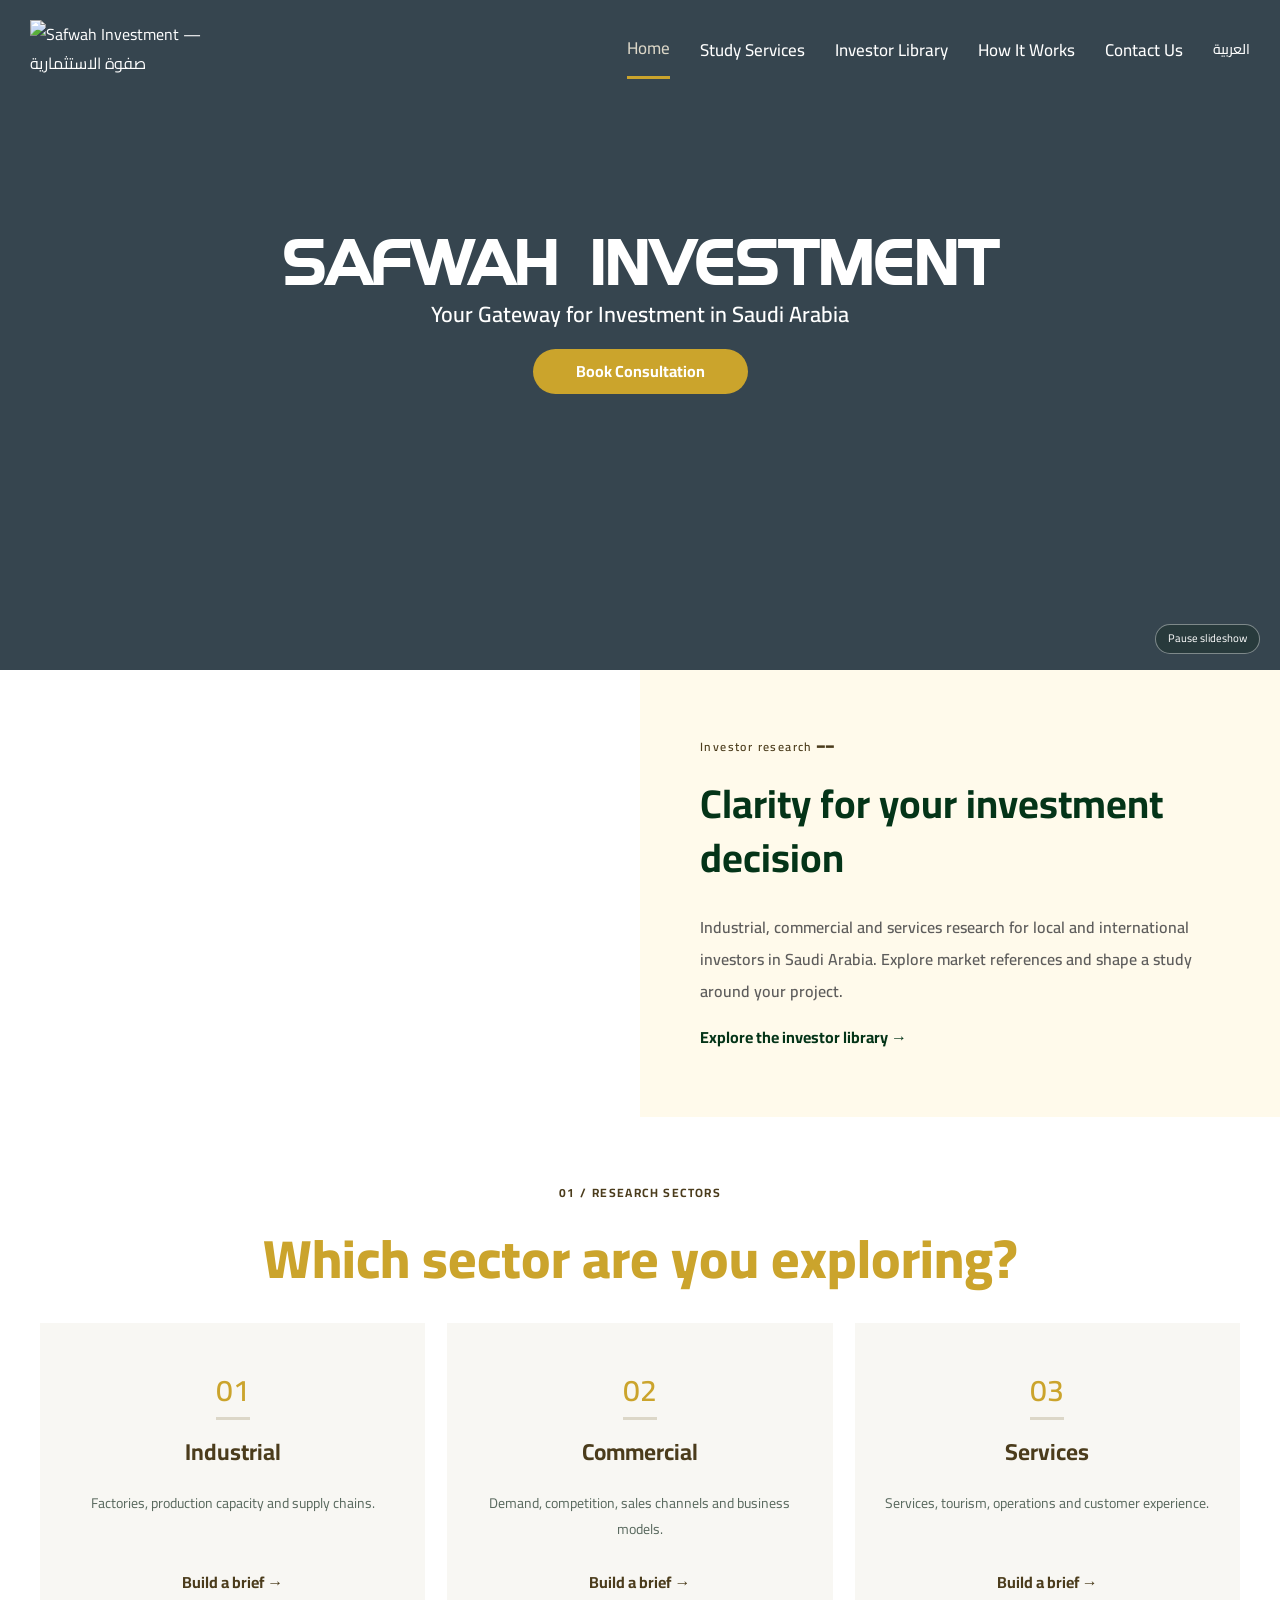
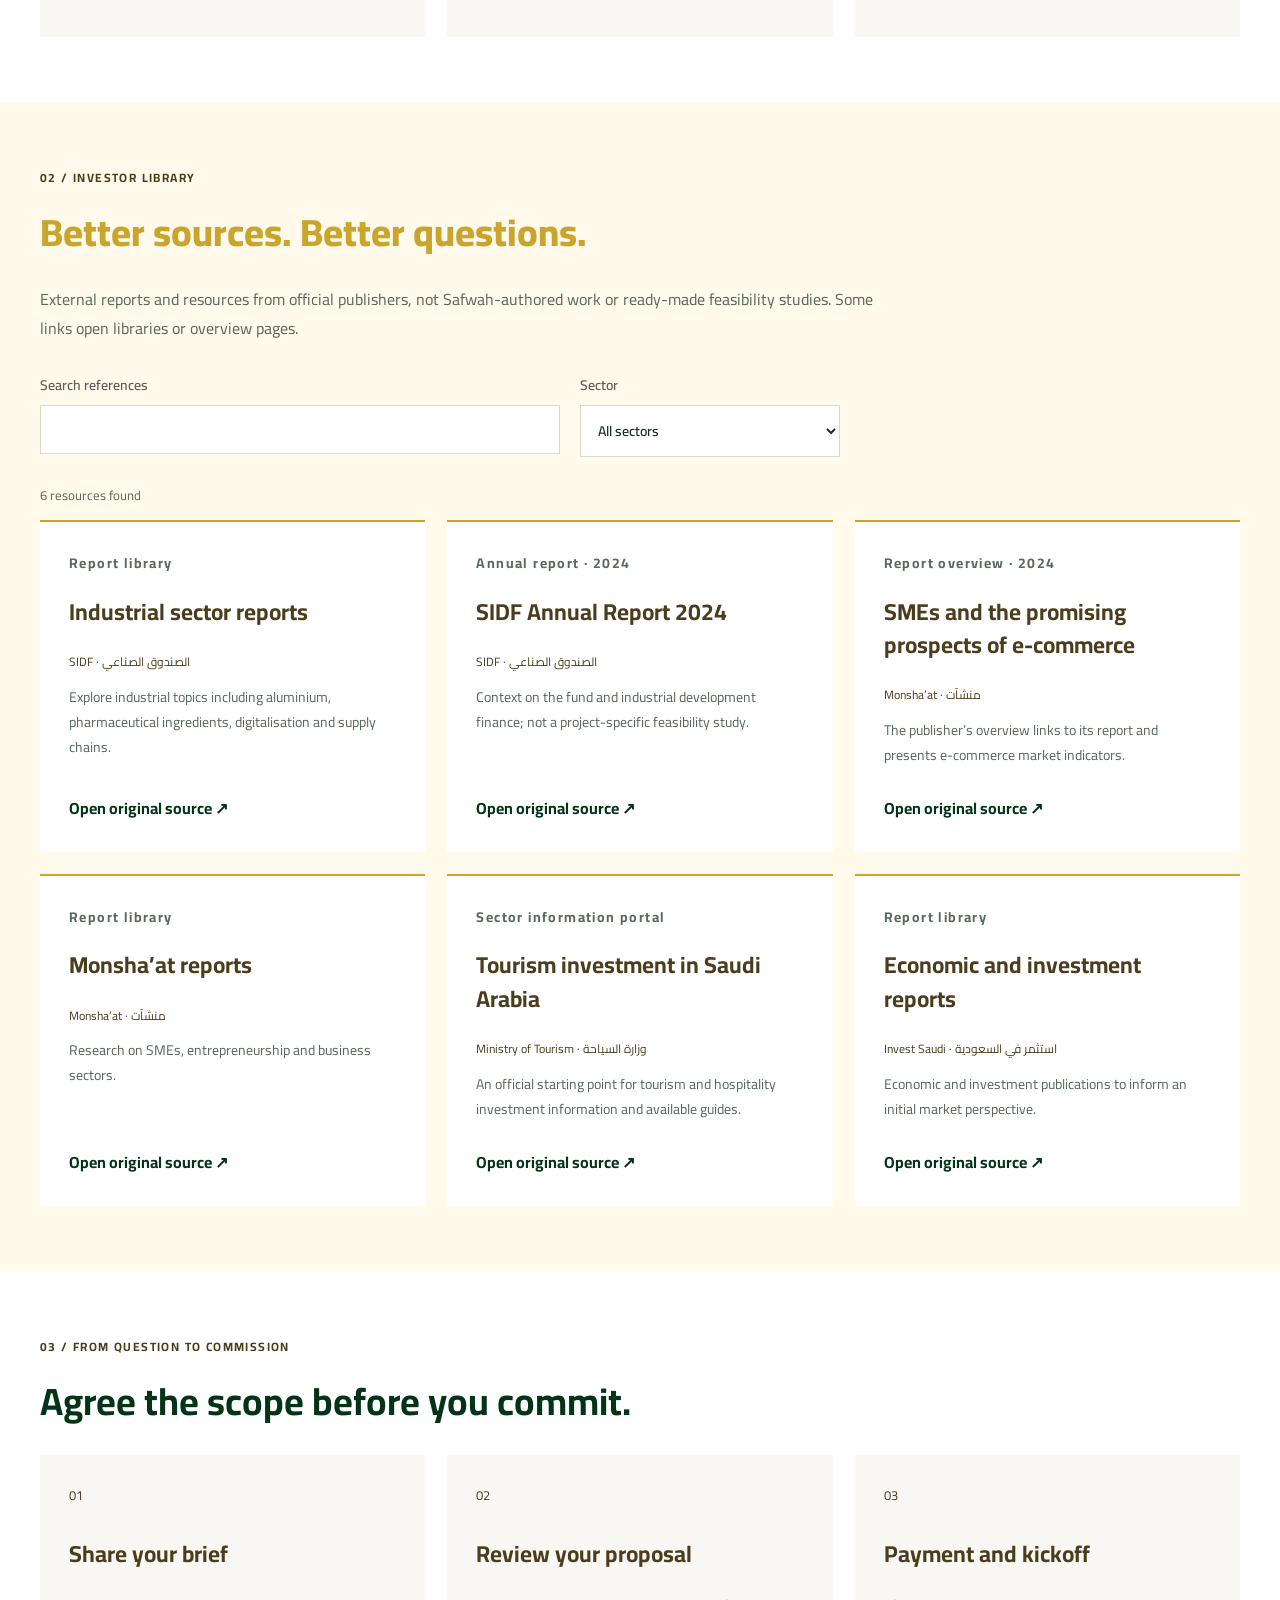
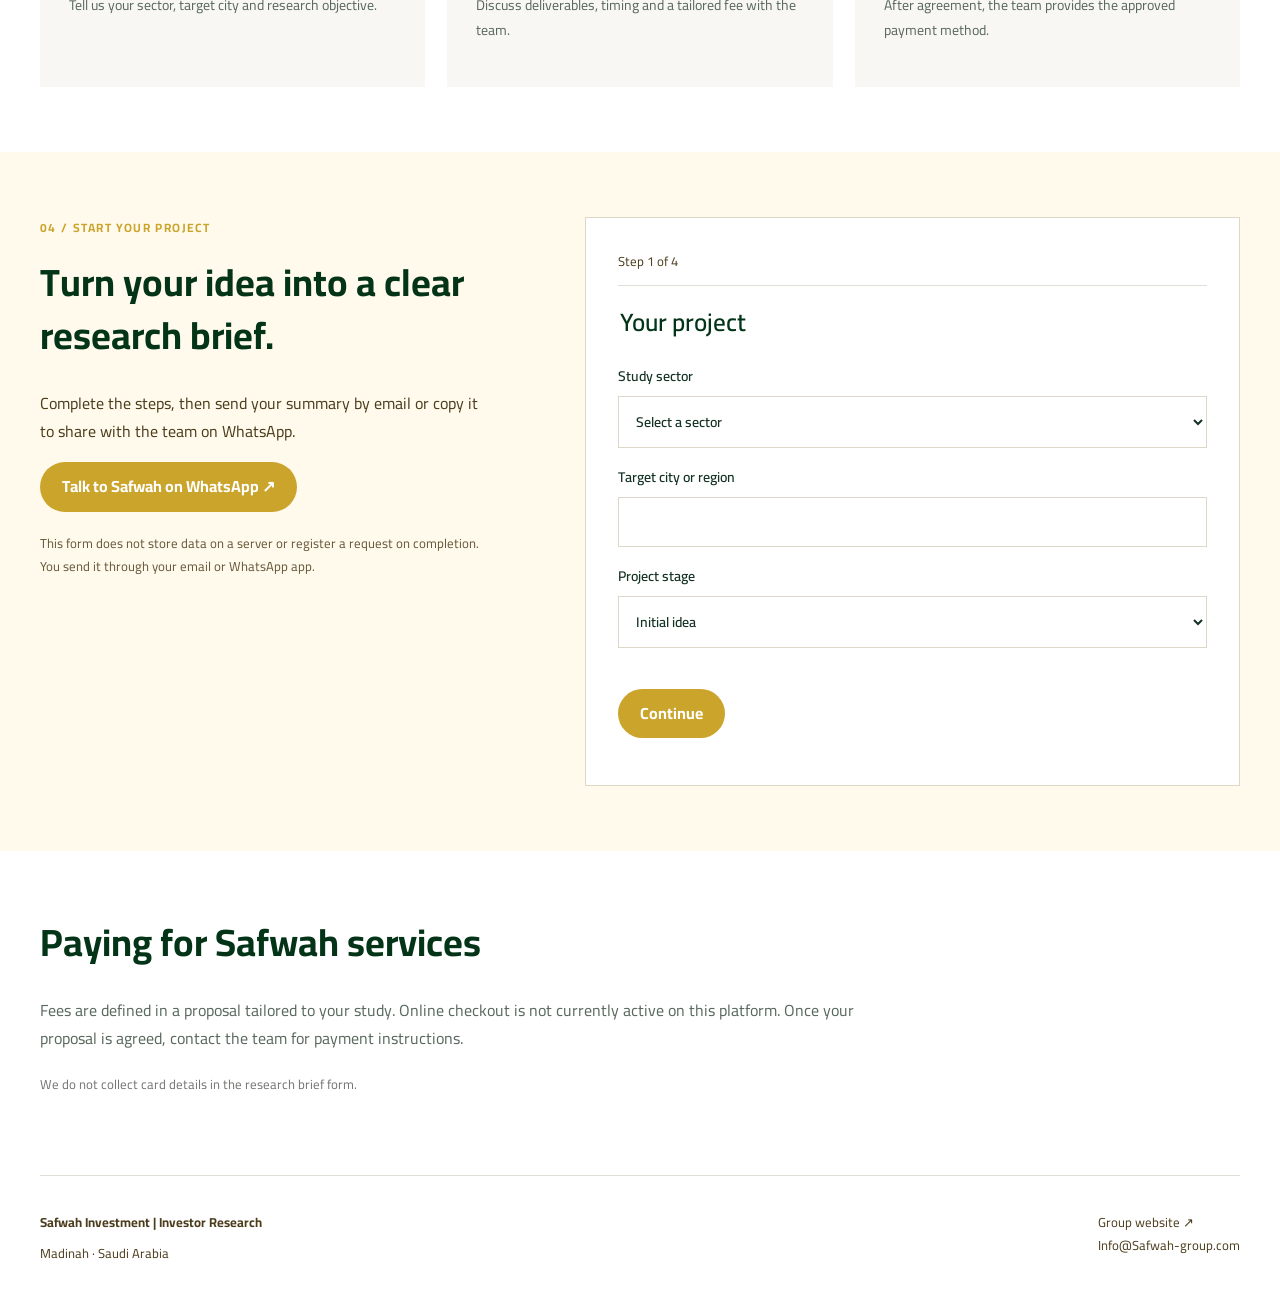
==== index.html @ 5d8424f8 "Match Safwah group visual identity with original fonts and full-width image hero" ====
<!doctype html><html lang="en" dir="ltr"><head><meta charset="utf-8"><meta name="viewport" content="width=device-width,initial-scale=1"><title>Safwah | Investor Research</title><meta name="description" content="Explore Saudi investment research and request a tailored industrial, commercial or services study from Safwah."><link rel="stylesheet" href="styles.css?v=3"><script defer src="app.js?v=3"></script></head><body><a data-ar="انتقل للمحتوى" data-en="Skip to content" href="#main" class="skip">Skip to content</a><header><a href="https://safwah-group.com/" class="brand"><img src="https://safwah-group.com/wp-content/uploads/2025/07/safwah-logo-1.png" alt="Safwah Investment — صفوة الاستثمارية" width="190" height="65"></a><nav><a class="active" href="#main" data-ar="الرئيسية" data-en="Home">Home</a><a href="#sectors" data-ar="خدمات الدراسات" data-en="Study Services">Study Services</a><a href="#library" data-ar="مكتبة المستثمر" data-en="Investor Library">Investor Library</a><a href="#journey" data-ar="كيف نعمل" data-en="How It Works">How It Works</a><a href="#request" data-ar="تواصل معنا" data-en="Contact Us">Contact Us</a><button id="language">العربية</button></nav></header><main id="main"><section class="hero"><div class="hero-slides" aria-hidden="true"><div class="hero-slide" style="background-image:url(https://safwah-group.com/wp-content/uploads/2025/07/intercontinental-madinah-9047763518-2x1-1.avif);animation-delay:0s"></div><div class="hero-slide" style="background-image:url(https://safwah-group.com/wp-content/uploads/2025/07/abae90e8-faf1-4d5a-b658-89faa0d935ef.jpg);animation-delay:6s"></div><div class="hero-slide" style="background-image:url(https://safwah-group.com/wp-content/uploads/2025/07/b9676d6a-5588-47e4-a373-2c89b8c02d3c.jpg);animation-delay:12s"></div><div class="hero-slide" style="background-image:url(https://safwah-group.com/wp-content/uploads/2025/07/Riyadh_Skyline.jpg);animation-delay:18s"></div><div class="hero-slide" style="background-image:url(https://safwah-group.com/wp-content/uploads/2025/08/Riyadh_Skyline.jpg);animation-delay:24s"></div><div class="hero-slide" style="background-image:url(https://safwah-group.com/wp-content/uploads/2025/07/oxagon1.jpg);animation-delay:30s"></div></div><div class="hero-shade"></div><div class="hero-copy"><h1 data-ar="صفوة الاستثمارية" data-en="SAFWAH INVESTMENT">SAFWAH INVESTMENT</h1><p class="hero-tagline" data-ar="بوابتك للاستثمار في المملكة العربية السعودية" data-en="Your Gateway for Investment in Saudi Arabia">Your Gateway for Investment in Saudi Arabia</p><a class="button gold" href="#request" data-ar="اطلب استشارتك" data-en="Book Consultation">Book Consultation</a></div><button id="motion-toggle" class="motion-toggle" type="button" aria-pressed="false" data-ar="إيقاف حركة الصور" data-en="Pause slideshow">Pause slideshow</button></section><section class="brand-intro"><div class="brand-intro-photo" role="img" aria-label="Saudi Arabia"></div><div class="brand-intro-copy"><p class="eyebrow" data-ar="دراسات المستثمر ━━" data-en="Investor research ━━">Investor research ━━</p><h2 data-ar="رؤية أوضح لقرارك الاستثماري" data-en="Clarity for your investment decision">Clarity for your investment decision</h2><p data-ar="دراسات صناعية وتجارية وخدمية للمستثمر المحلي والدولي. استكشف مراجع السوق، وحدد احتياجك، وناقش دراسة مصممة لمشروعك." data-en="Industrial, commercial and services research for local and international investors in Saudi Arabia. Explore market references and shape a study around your project.">Industrial, commercial and services research for local and international investors in Saudi Arabia. Explore market references and shape a study around your project.</p><a class="text-link" href="#library" data-ar="استكشف مكتبة المستثمر ←" data-en="Explore the investor library →">Explore the investor library →</a></div></section><section id="sectors" class="section wrap"><p data-ar="01 / مجالات الدراسات" data-en="01 / RESEARCH SECTORS" class="eyebrow">01 / RESEARCH SECTORS</p><h2 data-ar="ما القطاع الذي تستكشفه؟" data-en="Which sector are you exploring?" >Which sector are you exploring?</h2><div class="grid three"><article class="card"><span class="number">01</span><h3 data-ar="صناعي" data-en="Industrial" >Industrial</h3><p data-ar="المصانع والطاقة الإنتاجية وسلاسل الإمداد." data-en="Factories, production capacity and supply chains." >Factories, production capacity and supply chains.</p><button data-ar="اطلب دراسة ←" data-en="Build a brief →" class="text-link sector-pick" data-sector="industrial">Build a brief →</button></article><article class="card"><span class="number">02</span><h3 data-ar="تجاري" data-en="Commercial" >Commercial</h3><p data-ar="الطلب والمنافسة وقنوات البيع ونموذج الأعمال." data-en="Demand, competition, sales channels and business models." >Demand, competition, sales channels and business models.</p><button data-ar="اطلب دراسة ←" data-en="Build a brief →" class="text-link sector-pick" data-sector="commercial">Build a brief →</button></article><article class="card"><span class="number">03</span><h3 data-ar="خدمي" data-en="Services" >Services</h3><p data-ar="الخدمات والسياحة والتشغيل وتجربة المستفيد." data-en="Services, tourism, operations and customer experience." >Services, tourism, operations and customer experience.</p><button data-ar="اطلب دراسة ←" data-en="Build a brief →" class="text-link sector-pick" data-sector="services">Build a brief →</button></article></div></section><section id="library" class="library section"><div class="wrap"><p data-ar="02 / مكتبة المستثمر" data-en="02 / INVESTOR LIBRARY" class="eyebrow">02 / INVESTOR LIBRARY</p><h2 data-ar="مراجع تساعدك على طرح الأسئلة الصحيحة." data-en="Better sources. Better questions." >Better sources. Better questions.</h2><p data-ar="تقارير ومصادر خارجية من جهات رسمية، وليست أعمالًا من إعداد صفوة أو دراسات جدوى جاهزة. بعض الروابط تقود إلى مكتبات أو صفحات تعريفية." data-en="External reports and resources from official publishers, not Safwah-authored work or ready-made feasibility studies. Some links open libraries or overview pages." class="intro">External reports and resources from official publishers, not Safwah-authored work or ready-made feasibility studies. Some links open libraries or overview pages.</p><div class="search-row"><label><span data-ar="ابحث في المراجع" data-en="Search references" >Search references</span><input id="search" type="search" maxlength="150"></label><label><span data-ar="المجال" data-en="Sector" >Sector</span><select id="filter"><option value="all" data-ar="جميع المجالات" data-en="All sectors">All sectors</option><option data-ar="صناعي" data-en="Industrial" value="industrial">Industrial</option><option data-ar="تجاري" data-en="Commercial" value="commercial">Commercial</option><option data-ar="خدمي" data-en="Services" value="services">Services</option></select></label></div><p id="result-count" role="status"></p><div id="references" class="grid three"></div><p id="no-results" hidden><span data-ar="لا توجد نتائج. جرّب كلمة أخرى أو غيّر المجال." data-en="No matches. Try another search or sector." >No matches. Try another search or sector.</span></p></div></section><section id="journey" class="section wrap"><p data-ar="03 / من السؤال إلى التنفيذ" data-en="03 / FROM QUESTION TO COMMISSION" class="eyebrow">03 / FROM QUESTION TO COMMISSION</p><h2 data-ar="نطاق متفق عليه، قبل أي التزام." data-en="Agree the scope before you commit." >Agree the scope before you commit.</h2><div class="grid three"><article class="card"><span class="number">01</span><h3 data-ar="شارك احتياجك" data-en="Share your brief" >Share your brief</h3><p data-ar="حدد القطاع والمدينة والهدف من الدراسة." data-en="Tell us your sector, target city and research objective." >Tell us your sector, target city and research objective.</p></article><article class="card"><span class="number">02</span><h3 data-ar="راجع عرض الدراسة" data-en="Review your proposal" >Review your proposal</h3><p data-ar="تُناقش المخرجات والمدة والسعر مع الفريق لكل مشروع." data-en="Discuss deliverables, timing and a tailored fee with the team." >Discuss deliverables, timing and a tailored fee with the team.</p></article><article class="card"><span class="number">03</span><h3 data-ar="الدفع وبدء العمل" data-en="Payment and kickoff" >Payment and kickoff</h3><p data-ar="بعد الاتفاق، يزوّدك الفريق بطريقة الدفع المعتمدة." data-en="After agreement, the team provides the approved payment method." >After agreement, the team provides the approved payment method.</p></article></div></section><section id="request" class="request section"><div class="wrap request-layout"><div><p data-ar="04 / ابدأ مشروعك" data-en="04 / START YOUR PROJECT" class="eyebrow">04 / START YOUR PROJECT</p><h2 data-ar="حوّل فكرتك إلى طلب دراسة واضح." data-en="Turn your idea into a clear research brief." >Turn your idea into a clear research brief.</h2><p data-ar="أكمل الخطوات، ثم أرسل الملخص بالبريد أو انسخه وشاركه مع الفريق عبر واتساب." data-en="Complete the steps, then send your summary by email or copy it to share with the team on WhatsApp." >Complete the steps, then send your summary by email or copy it to share with the team on WhatsApp.</p><a data-ar="تواصل مع صفوة عبر واتساب ↗" data-en="Talk to Safwah on WhatsApp ↗" href="https://wa.me/message/JXNFZYJ67RVBG1" class="button gold">Talk to Safwah on WhatsApp ↗</a><p data-ar="لا تُحفظ بيانات النموذج على خادم، ولا يُنشأ طلب بمجرد تعبئته. الإرسال يتم من تطبيق البريد أو واتساب لديك." data-en="This form does not store data on a server or register a request on completion. You send it through your email or WhatsApp app." class="small-note">This form does not store data on a server or register a request on completion. You send it through your email or WhatsApp app.</p></div><form id="brief-form"><p id="progress" aria-live="polite"></p><fieldset data-step="0"><legend><span data-ar="عن مشروعك" data-en="Your project" >Your project</span></legend><label><span data-ar="المجال المطلوب" data-en="Study sector" >Study sector</span><select name="sector" id="study-sector" required><option value="" data-ar="اختر المجال" data-en="Select a sector">Select a sector</option><option data-ar="صناعي" data-en="Industrial" value="industrial">Industrial</option><option data-ar="تجاري" data-en="Commercial" value="commercial">Commercial</option><option data-ar="خدمي" data-en="Services" value="services">Services</option></select></label><label><span data-ar="المدينة أو المنطقة المستهدفة" data-en="Target city or region" >Target city or region</span><input name="city" required maxlength="120" autocomplete="off"></label><label><span data-ar="مرحلة المشروع" data-en="Project stage" >Project stage</span><select name="stage"><option value="idea" data-ar="فكرة أولية" data-en="Initial idea">Initial idea</option><option value="planning" data-ar="التخطيط والإعداد" data-en="Planning">Planning</option><option value="expansion" data-ar="توسع مشروع قائم" data-en="Existing business expansion">Existing business expansion</option></select></label></fieldset><fieldset data-step="1" hidden><legend><span data-ar="نطاق الدراسة" data-en="Research scope" >Research scope</span></legend><label><span data-ar="المطلوب من الدراسة والقرار الذي تريد دعمه" data-en="What should the study address? Which decision will it support?" >What should the study address? Which decision will it support?</span><textarea name="objective" required minlength="15" maxlength="1800" rows="5"></textarea></label><label><span data-ar="توقيت البدء المستهدف (اختياري)" data-en="Preferred start timing (optional)" >Preferred start timing (optional)</span><input name="timing" maxlength="100"></label><p data-ar="لا تُرفق هنا بيانات مالية أو مستندات سرية؛ اتفق مع الفريق على وسيلة مناسبة لمشاركتها." data-en="For confidential documents or financial records, agree a suitable sharing channel with the team." class="small-note">For confidential documents or financial records, agree a suitable sharing channel with the team.</p></fieldset><fieldset data-step="2" hidden><legend><span data-ar="بيانات التواصل" data-en="Contact details" >Contact details</span></legend><label><span data-ar="الاسم" data-en="Full name" >Full name</span><input name="name" type="text" required maxlength="160" autocomplete="name"></label><label><span data-ar="البريد الإلكتروني" data-en="Email" >Email</span><input name="email" type="email" required maxlength="160" autocomplete="email"></label><label><span data-ar="الشركة (اختياري)" data-en="Company (optional)" >Company (optional)</span><input name="company" type="text"  maxlength="160" autocomplete="organization"></label><label><span data-ar="بلد الإقامة" data-en="Country of residence" >Country of residence</span><input name="country" type="text" required maxlength="160" autocomplete="country-name"></label></fieldset><fieldset data-step="3" hidden><legend><span data-ar="راجع ملخص طلبك" data-en="Review your brief" >Review your brief</span></legend><pre id="summary"></pre><div class="actions"><button class="button" type="button" id="email"><span data-ar="افتح رسالة البريد" data-en="Open email draft" >Open email draft</span></button><button type="button" id="copy"><span data-ar="نسخ الملخص" data-en="Copy brief" >Copy brief</span></button><button type="button" id="download"><span data-ar="تنزيل الملخص" data-en="Download brief" >Download brief</span></button></div><p data-ar="لم يُرسل الطلب بعد. أكمل الإرسال في تطبيق البريد، أو انسخ الملخص وأرسله عبر واتساب." data-en="Your request has not been sent. Send the draft in your email app, or copy and share it through WhatsApp." class="small-note">Your request has not been sent. Send the draft in your email app, or copy and share it through WhatsApp.</p></fieldset><div class="actions wizard-controls"><button type="button" id="back"><span data-ar="السابق" data-en="Back" >Back</span></button><button class="button gold" type="button" id="next"><span data-ar="التالي" data-en="Continue" >Continue</span></button></div><p id="form-status" role="status"></p></form></div></section><section class="section wrap" id="payment"><h2 data-ar="الدفع مقابل خدمات صفوة" data-en="Paying for Safwah services" >Paying for Safwah services</h2><p data-ar="تُحدد الرسوم حسب نطاق الدراسة في عرض سعر خاص بمشروعك. الدفع الإلكتروني غير مفعّل حاليًا على هذه المنصة. تواصل مع الفريق بعد اعتماد العرض للحصول على تعليمات الدفع." data-en="Fees are defined in a proposal tailored to your study. Online checkout is not currently active on this platform. Once your proposal is agreed, contact the team for payment instructions." class="intro">Fees are defined in a proposal tailored to your study. Online checkout is not currently active on this platform. Once your proposal is agreed, contact the team for payment instructions.</p><p data-ar="لن نطلب بيانات بطاقتك في نموذج الدراسة." data-en="We do not collect card details in the research brief form." class="small-note">We do not collect card details in the research brief form.</p></section></main><footer class="wrap"><div><strong data-ar="صفوة الاستثمارية | دراسات المستثمر" data-en="Safwah Investment | Investor Research" >Safwah Investment | Investor Research</strong><p data-ar="المدينة المنورة · المملكة العربية السعودية" data-en="Madinah · Saudi Arabia" >Madinah · Saudi Arabia</p></div><div><a data-ar="الموقع الرئيسي ↗" data-en="Group website ↗" href="https://safwah-group.com/" class="">Group website ↗</a><br><a href="mailto:Info@Safwah-group.com">Info@Safwah-group.com</a></div></footer><noscript>Please enable JavaScript to use the library and study brief. Contact Info@Safwah-group.com for assistance.</noscript></body></html>
---- styles.css ----
@font-face{font-family:Cairo;src:url('assets/cairo.ttf') format('truetype');font-weight:100 900;font-display:swap}@font-face{font-family:'SF Fourche Font';src:url('assets/sffourchebold.ttf') format('truetype');font-weight:700;font-display:swap}

:root{--green:#043418;--gold:#cba42c;--brown:#4b3c1c;--ink:#153324;--muted:#59695e;--paper:#fffdf6;--line:#dedfd5}*{box-sizing:border-box}html{scroll-behavior:smooth;scroll-padding-top:25px}body{margin:0;background:var(--paper);color:var(--ink);font:16px/1.8 Cairo,Arial,sans-serif}a{color:inherit;text-decoration:none}button,input,textarea,select{font:inherit}button,a{touch-action:manipulation}button{cursor:pointer}a:focus-visible,button:focus-visible,input:focus-visible,select:focus-visible,textarea:focus-visible{outline:3px solid var(--gold);outline-offset:4px}[hidden]{display:none!important}.wrap{width:min(1200px,calc(100% - 64px));margin:auto}header{background:var(--green);color:white;display:flex;align-items:center;justify-content:space-between;padding:18px 32px;gap:22px;border-bottom:1px solid #ffffff25}.brand img{object-fit:contain;display:block;max-width:100%;height:auto}nav,.actions{display:flex;gap:24px;align-items:center;flex-wrap:wrap}nav{font-size:14px}nav a:hover{color:var(--gold)}button{border:1px solid var(--line);background:transparent;border-radius:7px;padding:9px 15px;color:inherit}#language{border-color:#ffffff55}.button{display:inline-block;background:var(--green);color:white;padding:12px 22px;border:0;border-radius:30px;font-weight:700;line-height:1.6}.gold{background:var(--gold);color:#172611}.button:hover{filter:brightness(.93)}.text-link{font-weight:700;color:var(--green);border:0;padding:0;background:none}.skip{position:absolute;top:-100px}.skip:focus{top:0;background:white;padding:12px;z-index:3}.hero{display:grid;grid-template-columns:1.3fr 1fr;align-items:center;gap:70px;padding-block:85px}.eyebrow{color:var(--brown);font-size:12px;letter-spacing:1.4px;font-weight:700;margin:0 0 18px}h1,h2,h3,p{margin-top:0}h1{font-size:clamp(36px,4.6vw,64px);font-weight:600;line-height:1.22;letter-spacing:-1.5px;margin-bottom:27px}h2{font-size:clamp(26px,3vw,38px);line-height:1.4;font-weight:600;margin-bottom:26px}h3{font-size:23px;line-height:1.45}.lead{font-size:18px;color:var(--muted);margin-bottom:30px}.hero-panel{background:var(--green);color:white;padding:38px;border-radius:90px 10px 10px 10px;box-shadow:15px 15px 0 #e7dfc5}.hero-panel .eyebrow{color:var(--gold);margin-block:16px 20px}.hero-panel>p:last-child{font-size:13px;color:#cbd8cc;margin-top:25px}.path{display:flex;gap:24px;align-items:center;padding:20px 0;border-bottom:1px solid #ffffff25}.path span{color:var(--gold);font-size:13px}.path h3{font-size:20px;margin:0}.footnote{margin:30px 0 0;font-size:10px}.section{padding-block:70px}.grid{display:grid;gap:22px}.three{grid-template-columns:repeat(3,minmax(0,1fr))}.card{border:1px solid var(--line);background:white;padding:29px;border-radius:12px;display:flex;flex-direction:column;align-items:start}.card p{color:var(--muted);font-size:14px}.card .text-link{margin-top:auto;padding-top:12px;text-align:start}.card h3{font-size:23px}.card .number{font-size:13px;color:var(--brown);margin-bottom:30px}.library{background:#f2f1e9}.intro{color:var(--muted);max-width:850px}.search-row{display:grid;grid-template-columns:2fr 1fr;gap:20px;max-width:800px;margin:30px 0 10px}label{display:block;font-size:14px;font-weight:600;margin-bottom:17px}input,select,textarea{display:block;width:100%;margin-top:7px;border:1px solid #aab7a9;border-radius:6px;padding:11px 13px;background:white;color:var(--ink);min-width:0}textarea{resize:vertical}#result-count{font-size:13px;color:var(--muted)}.card .publisher{color:var(--brown);font-size:12px}.request{background:var(--green);color:white}.request-layout{display:grid;grid-template-columns:.85fr 1.15fr;gap:60px}.request .eyebrow{color:var(--gold)}.request-layout>div>p{max-width:450px}.request form{background:#fffdf6;color:var(--ink);padding:32px;border-radius:14px;min-width:0}fieldset{border:0;padding:0;margin:0;min-width:0}legend{font-size:25px;font-weight:600;margin-bottom:20px}#progress{color:var(--brown);font-size:13px;border-bottom:1px solid var(--line);padding-bottom:12px}.small-note{font-size:13px;line-height:1.8;margin-top:20px;opacity:.85}#summary{white-space:pre-wrap;overflow-wrap:anywhere;font:14px/1.8 Cairo,Arial,sans-serif;background:#eeeede;padding:20px;border-radius:6px;max-height:430px;overflow:auto}.wizard-controls{margin-top:24px;justify-content:space-between}#form-status{font-size:13px;margin:15px 0 0}footer{border-top:1px solid var(--line);display:flex;justify-content:space-between;gap:30px;padding-block:35px;font-size:13px}footer p{margin:8px 0}html[dir=rtl] h1{letter-spacing:0;line-height:1.5}html[dir=rtl] .hero-panel{border-radius:10px 90px 10px 10px}@media(max-width:950px){header{flex-wrap:wrap}nav{order:3;width:100%;justify-content:center}.hero{gap:35px}.three{grid-template-columns:repeat(2,minmax(0,1fr))}.request-layout{gap:25px}.hero-panel{padding:25px}}@media(max-width:650px){.wrap{width:calc(100% - 36px)}header{padding:16px 18px;gap:16px}.brand img{width:140px}header .actions{gap:10px}header .button{font-size:11px;padding:9px 13px}#language{font-size:12px;padding:6px}nav{gap:22px;font-size:12px}.hero{grid-template-columns:1fr;padding-block:45px;gap:40px}h1{font-size:40px}.hero-panel{box-shadow:8px 8px 0 #e7dfc5}.section{padding-block:45px}.three,.request-layout,.search-row{grid-template-columns:1fr}.card{padding:25px}.request form{padding:22px}.actions{gap:16px}footer{flex-direction:column}.lead{font-size:16px}}@media(prefers-reduced-motion:reduce){html{scroll-behavior:auto}}

/* Visual identity matched to the Safwah group website. */
body{background:#fff;color:#5e5d5c}h2{color:#043418;font-weight:700}header{position:absolute;inset:0 0 auto;z-index:5;background:transparent;border:0;min-height:96px;padding:20px 30px}header .brand img{width:185px;height:60px}nav{font-size:17px;font-weight:500;gap:30px}nav a{padding:12px 0}nav a.active{border-bottom:3px solid #cba42c;color:#dcd7c8}#language{border:0;font-size:14px;padding:0}.hero{position:relative;display:flex;width:100%;margin:0;padding:0;min-height:670px;align-items:flex-start;justify-content:center;text-align:center;color:white;background:#46565d;overflow:hidden}.hero-slides,.hero-slide,.hero-shade{position:absolute;inset:0}.hero-slide{background-position:center;background-size:cover;opacity:0;animation:brand-slide 36s infinite}.hero-slide:first-child{opacity:1}.hero-shade{background:#182535;opacity:.35}.hero-copy{position:relative;z-index:2;margin-top:224px;padding:0 25px}.hero h1{font-family:'SF Fourche Font',Cairo,sans-serif;font-size:65px;font-weight:700;line-height:1.1;letter-spacing:-1px;margin:0;text-transform:uppercase;color:white}.hero-tagline{font-size:22px;font-weight:600;line-height:1.5;margin:2px 0 18px}.hero .button{color:white;font-size:16px;padding:10px 30px;min-width:215px;border-radius:28px}.motion-toggle{position:absolute;bottom:16px;inset-inline-end:20px;z-index:3;color:white;background:#142c2266;border:1px solid #ffffff66;font-size:11px;padding:4px 12px;border-radius:20px}.hero.paused .hero-slide{animation-play-state:paused}.brand-intro{display:grid;grid-template-columns:1fr 1fr;min-height:440px}.brand-intro-photo{background:url('https://safwah-group.com/wp-content/uploads/2025/07/Image_Placeholder_bkr_1-1.jpg') center/cover;min-height:340px}.brand-intro-copy{background:#fffaeb;padding:65px 60px}.brand-intro-copy h2{font-size:40px;line-height:1.35}.brand-intro-copy p{font-weight:600;line-height:2}.section{padding-block:65px}#sectors>h2{color:var(--gold);font-size:54px;font-weight:800;text-align:center}#sectors>.eyebrow{text-align:center}#sectors .card{background:#f8f7f3;border:0;border-radius:0;align-items:center;text-align:center;padding:40px 25px}#sectors .card h3{color:var(--brown);font-weight:700}#sectors .card .number{color:var(--gold);font-size:30px;font-weight:600;margin:0 0 15px;border-bottom:3px solid #dcd7c8}#sectors .card .text-link{color:var(--brown)}.library{background:#fffaeb}.library h2{color:var(--gold);font-weight:800}.card{border-radius:0;border:0;background:#f8f7f3}.library .card{background:white;border-top:2px solid var(--gold)}.card h3{color:var(--brown);font-weight:700}.request{background:#fffaeb;color:#4b3c1c}.request form{border:1px solid #ddd7c6;border-radius:0;background:white}.request h2{color:#043418}.request .eyebrow{color:var(--gold)}.request .gold{color:white}.button{border-radius:25px}.request .button:not(.gold){background:var(--gold);color:white}input,select,textarea{border:1px solid #dcd7c8;border-radius:0}legend{color:var(--green)}footer{color:var(--brown)}html[dir=rtl] .hero h1{font-family:Cairo,sans-serif;font-size:65px;font-weight:800;line-height:1.3}html[dir=rtl] .hero-copy{margin-top:210px}@keyframes brand-slide{0%{opacity:0}3%,16%{opacity:1}20%,100%{opacity:0}}@media(max-width:1000px){nav{gap:20px;font-size:14px}header{flex-wrap:nowrap}.hero h1{font-size:clamp(36px,5.2vw,65px)}.brand-intro-copy{padding:40px 30px}.brand-intro-copy h2{font-size:32px}}@media(max-width:700px){header{flex-wrap:wrap;padding:15px 20px;gap:5px}.brand img,header .brand img{width:150px;height:48px}nav{gap:15px;font-size:11px;justify-content:center}nav a{padding:6px 0}#language{font-size:11px}.hero{min-height:600px}.hero-copy,html[dir=rtl] .hero-copy{margin-top:235px}.hero h1{font-size:34px;letter-spacing:-.5px}html[dir=rtl] .hero h1{font-size:42px}.hero-tagline{font-size:17px;margin:12px 0 22px}.brand-intro{grid-template-columns:1fr}.brand-intro-photo{min-height:260px}.brand-intro-copy{padding:35px 25px}#sectors>h2{font-size:36px}.request-layout{grid-template-columns:1fr}}@media(prefers-reduced-motion:reduce){.hero-slide{animation:none;opacity:0}.hero-slide:first-child{opacity:1}.motion-toggle{display:none}}
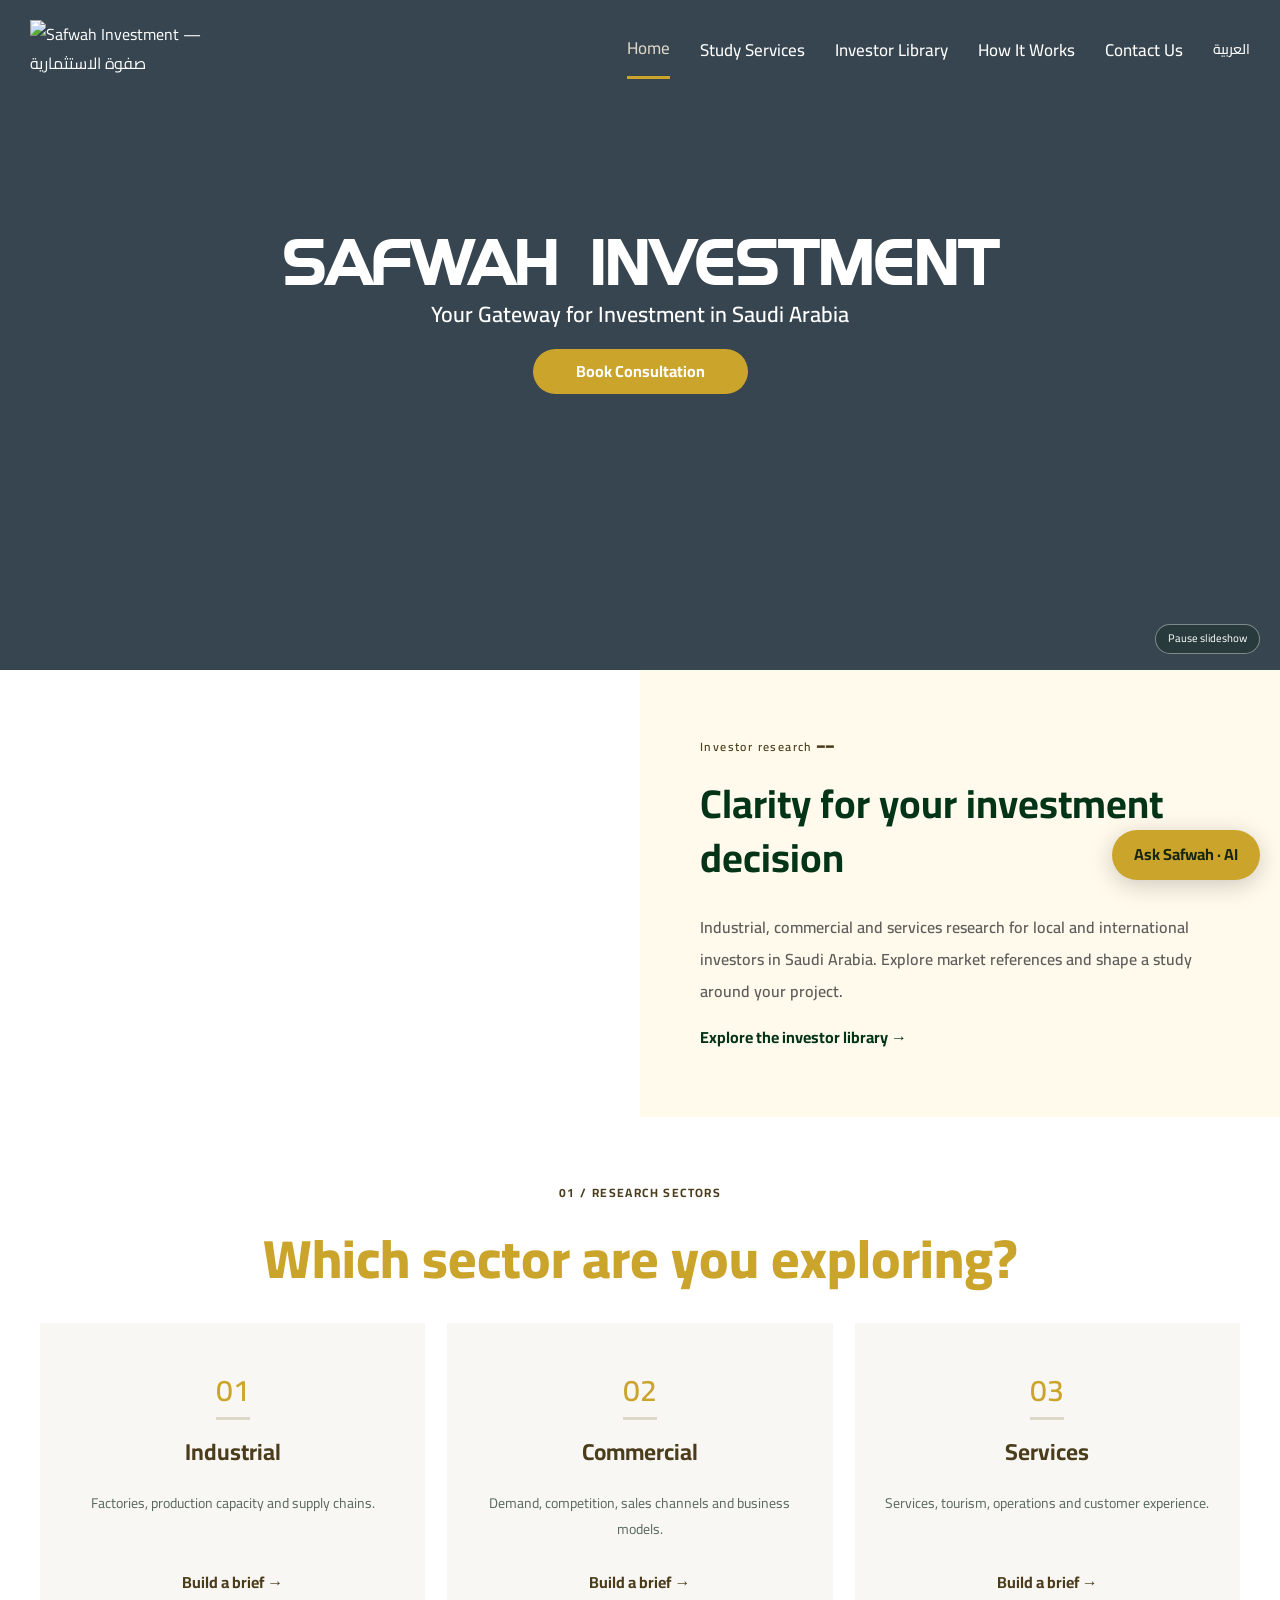
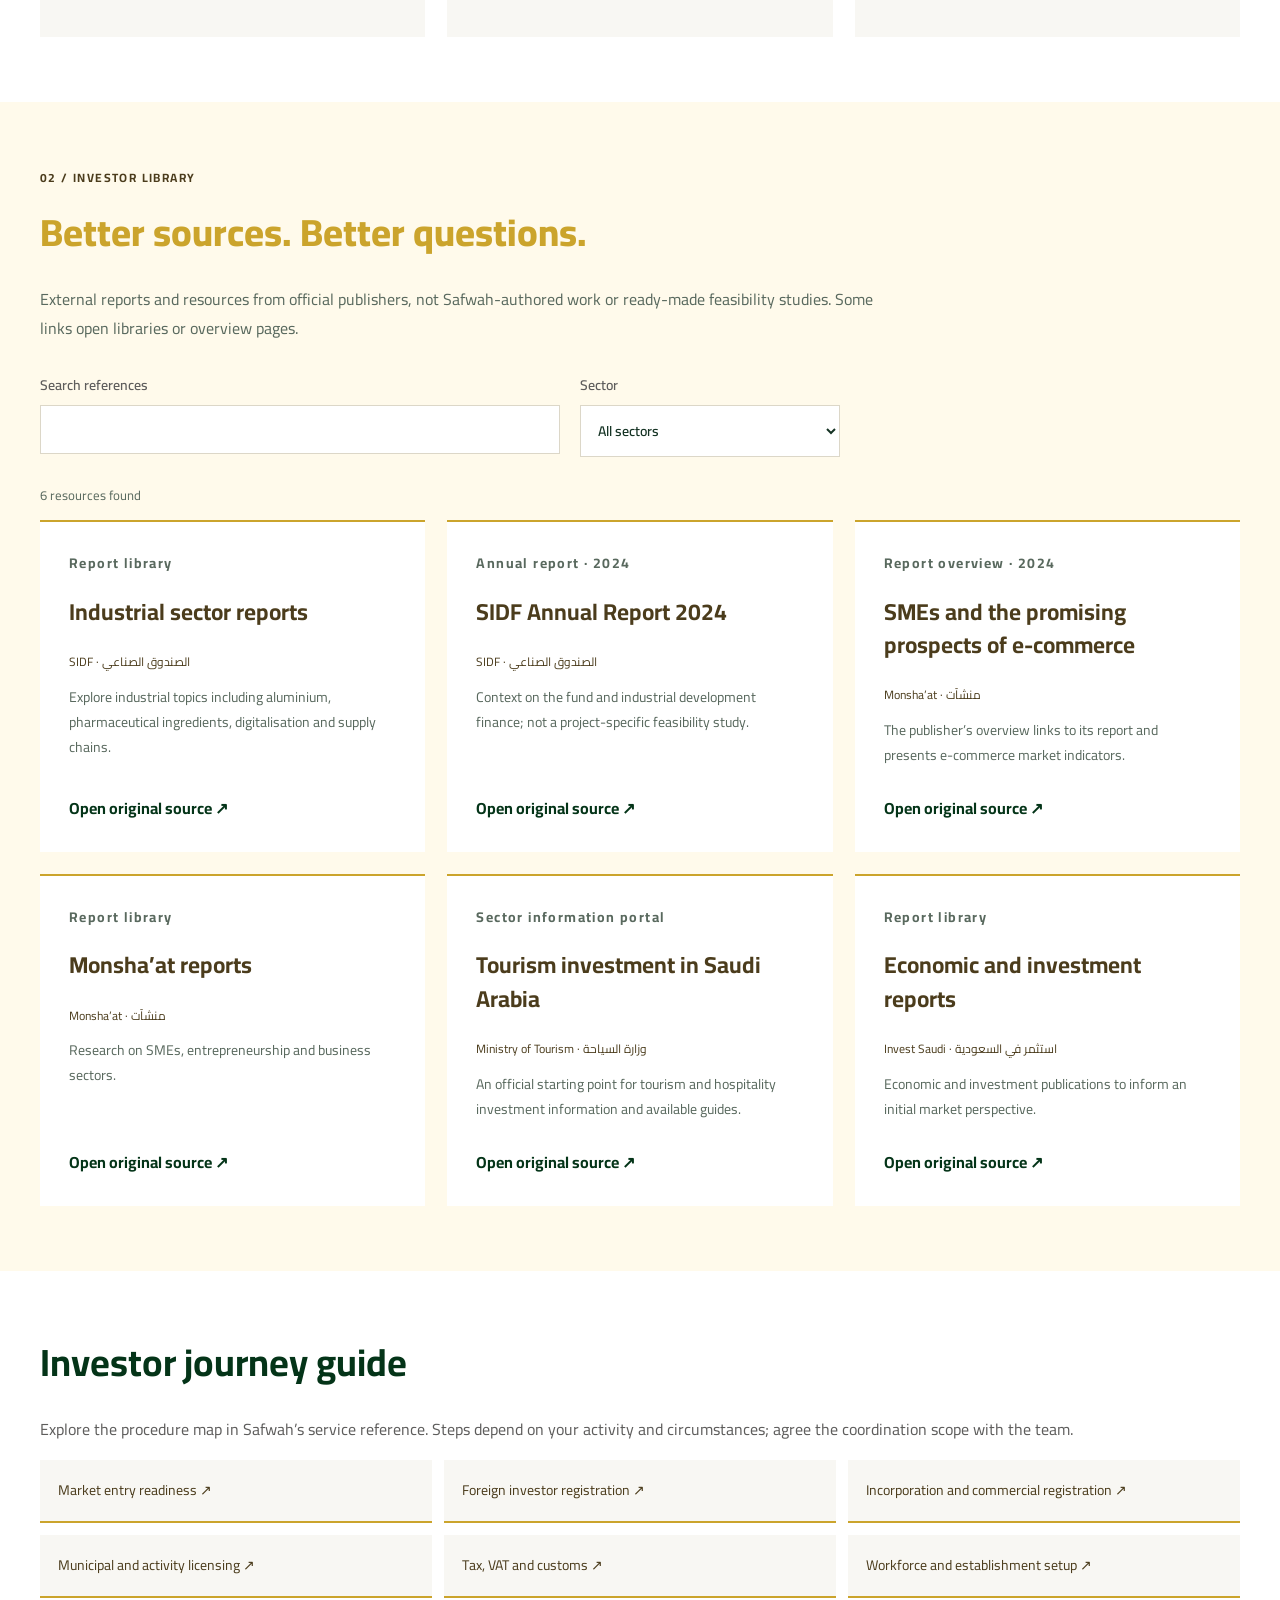
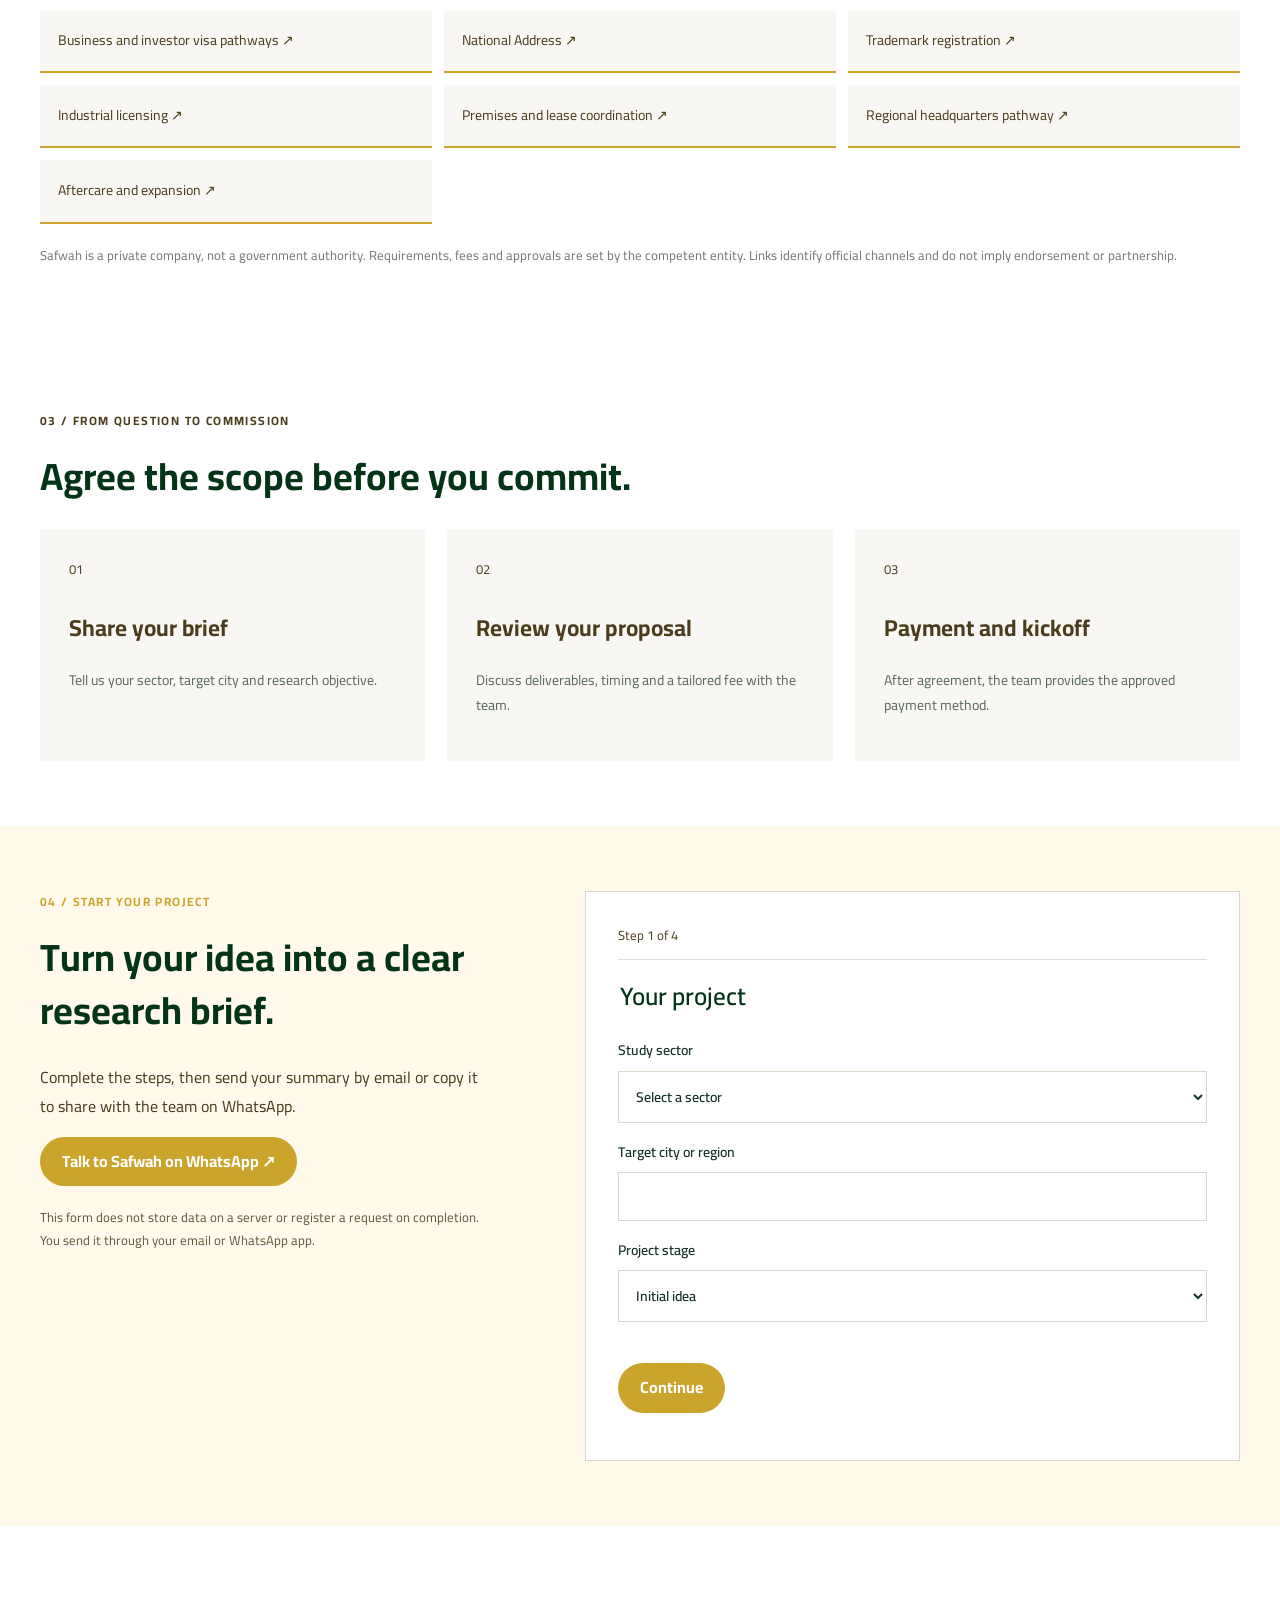
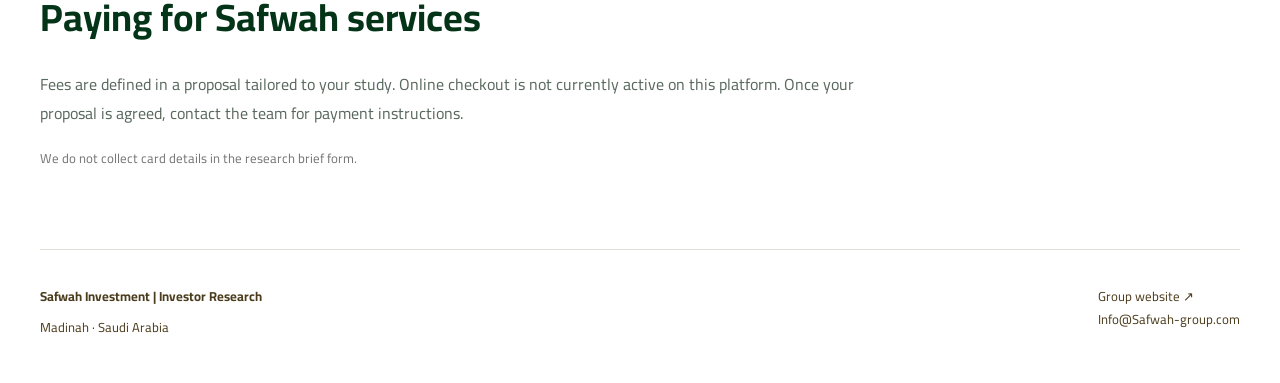
==== commit 3bb51688: "Add investor procedure guide and AI chat interface awaiting secure service activation" ====
--- a/index.html
+++ b/index.html
@@ -1 +1 @@
-<!doctype html><html lang="en" dir="ltr"><head><meta charset="utf-8"><meta name="viewport" content="width=device-width,initial-scale=1"><title>Safwah | Investor Research</title><meta name="description" content="Explore Saudi investment research and request a tailored industrial, commercial or services study from Safwah."><link rel="stylesheet" href="styles.css?v=3"><script defer src="app.js?v=3"></script></head><body><a data-ar="انتقل للمحتوى" data-en="Skip to content" href="#main" class="skip">Skip to content</a><header><a href="https://safwah-group.com/" class="brand"><img src="https://safwah-group.com/wp-content/uploads/2025/07/safwah-logo-1.png" alt="Safwah Investment — صفوة الاستثمارية" width="190" height="65"></a><nav><a class="active" href="#main" data-ar="الرئيسية" data-en="Home">Home</a><a href="#sectors" data-ar="خدمات الدراسات" data-en="Study Services">Study Services</a><a href="#library" data-ar="مكتبة المستثمر" data-en="Investor Library">Investor Library</a><a href="#journey" data-ar="كيف نعمل" data-en="How It Works">How It Works</a><a href="#request" data-ar="تواصل معنا" data-en="Contact Us">Contact Us</a><button id="language">العربية</button></nav></header><main id="main"><section class="hero"><div class="hero-slides" aria-hidden="true"><div class="hero-slide" style="background-image:url(https://safwah-group.com/wp-content/uploads/2025/07/intercontinental-madinah-9047763518-2x1-1.avif);animation-delay:0s"></div><div class="hero-slide" style="background-image:url(https://safwah-group.com/wp-content/uploads/2025/07/abae90e8-faf1-4d5a-b658-89faa0d935ef.jpg);animation-delay:6s"></div><div class="hero-slide" style="background-image:url(https://safwah-group.com/wp-content/uploads/2025/07/b9676d6a-5588-47e4-a373-2c89b8c02d3c.jpg);animation-delay:12s"></div><div class="hero-slide" style="background-image:url(https://safwah-group.com/wp-content/uploads/2025/07/Riyadh_Skyline.jpg);animation-delay:18s"></div><div class="hero-slide" style="background-image:url(https://safwah-group.com/wp-content/uploads/2025/08/Riyadh_Skyline.jpg);animation-delay:24s"></div><div class="hero-slide" style="background-image:url(https://safwah-group.com/wp-content/uploads/2025/07/oxagon1.jpg);animation-delay:30s"></div></div><div class="hero-shade"></div><div class="hero-copy"><h1 data-ar="صفوة الاستثمارية" data-en="SAFWAH INVESTMENT">SAFWAH INVESTMENT</h1><p class="hero-tagline" data-ar="بوابتك للاستثمار في المملكة العربية السعودية" data-en="Your Gateway for Investment in Saudi Arabia">Your Gateway for Investment in Saudi Arabia</p><a class="button gold" href="#request" data-ar="اطلب استشارتك" data-en="Book Consultation">Book Consultation</a></div><button id="motion-toggle" class="motion-toggle" type="button" aria-pressed="false" data-ar="إيقاف حركة الصور" data-en="Pause slideshow">Pause slideshow</button></section><section class="brand-intro"><div class="brand-intro-photo" role="img" aria-label="Saudi Arabia"></div><div class="brand-intro-copy"><p class="eyebrow" data-ar="دراسات المستثمر ━━" data-en="Investor research ━━">Investor research ━━</p><h2 data-ar="رؤية أوضح لقرارك الاستثماري" data-en="Clarity for your investment decision">Clarity for your investment decision</h2><p data-ar="دراسات صناعية وتجارية وخدمية للمستثمر المحلي والدولي. استكشف مراجع السوق، وحدد احتياجك، وناقش دراسة مصممة لمشروعك." data-en="Industrial, commercial and services research for local and international investors in Saudi Arabia. Explore market references and shape a study around your project.">Industrial, commercial and services research for local and international investors in Saudi Arabia. Explore market references and shape a study around your project.</p><a class="text-link" href="#library" data-ar="استكشف مكتبة المستثمر ←" data-en="Explore the investor library →">Explore the investor library →</a></div></section><section id="sectors" class="section wrap"><p data-ar="01 / مجالات الدراسات" data-en="01 / RESEARCH SECTORS" class="eyebrow">01 / RESEARCH SECTORS</p><h2 data-ar="ما القطاع الذي تستكشفه؟" data-en="Which sector are you exploring?" >Which sector are you exploring?</h2><div class="grid three"><article class="card"><span class="number">01</span><h3 data-ar="صناعي" data-en="Industrial" >Industrial</h3><p data-ar="المصانع والطاقة الإنتاجية وسلاسل الإمداد." data-en="Factories, production capacity and supply chains." >Factories, production capacity and supply chains.</p><button data-ar="اطلب دراسة ←" data-en="Build a brief →" class="text-link sector-pick" data-sector="industrial">Build a brief →</button></article><article class="card"><span class="number">02</span><h3 data-ar="تجاري" data-en="Commercial" >Commercial</h3><p data-ar="الطلب والمنافسة وقنوات البيع ونموذج الأعمال." data-en="Demand, competition, sales channels and business models." >Demand, competition, sales channels and business models.</p><button data-ar="اطلب دراسة ←" data-en="Build a brief →" class="text-link sector-pick" data-sector="commercial">Build a brief →</button></article><article class="card"><span class="number">03</span><h3 data-ar="خدمي" data-en="Services" >Services</h3><p data-ar="الخدمات والسياحة والتشغيل وتجربة المستفيد." data-en="Services, tourism, operations and customer experience." >Services, tourism, operations and customer experience.</p><button data-ar="اطلب دراسة ←" data-en="Build a brief →" class="text-link sector-pick" data-sector="services">Build a brief →</button></article></div></section><section id="library" class="library section"><div class="wrap"><p data-ar="02 / مكتبة المستثمر" data-en="02 / INVESTOR LIBRARY" class="eyebrow">02 / INVESTOR LIBRARY</p><h2 data-ar="مراجع تساعدك على طرح الأسئلة الصحيحة." data-en="Better sources. Better questions." >Better sources. Better questions.</h2><p data-ar="تقارير ومصادر خارجية من جهات رسمية، وليست أعمالًا من إعداد صفوة أو دراسات جدوى جاهزة. بعض الروابط تقود إلى مكتبات أو صفحات تعريفية." data-en="External reports and resources from official publishers, not Safwah-authored work or ready-made feasibility studies. Some links open libraries or overview pages." class="intro">External reports and resources from official publishers, not Safwah-authored work or ready-made feasibility studies. Some links open libraries or overview pages.</p><div class="search-row"><label><span data-ar="ابحث في المراجع" data-en="Search references" >Search references</span><input id="search" type="search" maxlength="150"></label><label><span data-ar="المجال" data-en="Sector" >Sector</span><select id="filter"><option value="all" data-ar="جميع المجالات" data-en="All sectors">All sectors</option><option data-ar="صناعي" data-en="Industrial" value="industrial">Industrial</option><option data-ar="تجاري" data-en="Commercial" value="commercial">Commercial</option><option data-ar="خدمي" data-en="Services" value="services">Services</option></select></label></div><p id="result-count" role="status"></p><div id="references" class="grid three"></div><p id="no-results" hidden><span data-ar="لا توجد نتائج. جرّب كلمة أخرى أو غيّر المجال." data-en="No matches. Try another search or sector." >No matches. Try another search or sector.</span></p></div></section><section id="journey" class="section wrap"><p data-ar="03 / من السؤال إلى التنفيذ" data-en="03 / FROM QUESTION TO COMMISSION" class="eyebrow">03 / FROM QUESTION TO COMMISSION</p><h2 data-ar="نطاق متفق عليه، قبل أي التزام." data-en="Agree the scope before you commit." >Agree the scope before you commit.</h2><div class="grid three"><article class="card"><span class="number">01</span><h3 data-ar="شارك احتياجك" data-en="Share your brief" >Share your brief</h3><p data-ar="حدد القطاع والمدينة والهدف من الدراسة." data-en="Tell us your sector, target city and research objective." >Tell us your sector, target city and research objective.</p></article><article class="card"><span class="number">02</span><h3 data-ar="راجع عرض الدراسة" data-en="Review your proposal" >Review your proposal</h3><p data-ar="تُناقش المخرجات والمدة والسعر مع الفريق لكل مشروع." data-en="Discuss deliverables, timing and a tailored fee with the team." >Discuss deliverables, timing and a tailored fee with the team.</p></article><article class="card"><span class="number">03</span><h3 data-ar="الدفع وبدء العمل" data-en="Payment and kickoff" >Payment and kickoff</h3><p data-ar="بعد الاتفاق، يزوّدك الفريق بطريقة الدفع المعتمدة." data-en="After agreement, the team provides the approved payment method." >After agreement, the team provides the approved payment method.</p></article></div></section><section id="request" class="request section"><div class="wrap request-layout"><div><p data-ar="04 / ابدأ مشروعك" data-en="04 / START YOUR PROJECT" class="eyebrow">04 / START YOUR PROJECT</p><h2 data-ar="حوّل فكرتك إلى طلب دراسة واضح." data-en="Turn your idea into a clear research brief." >Turn your idea into a clear research brief.</h2><p data-ar="أكمل الخطوات، ثم أرسل الملخص بالبريد أو انسخه وشاركه مع الفريق عبر واتساب." data-en="Complete the steps, then send your summary by email or copy it to share with the team on WhatsApp." >Complete the steps, then send your summary by email or copy it to share with the team on WhatsApp.</p><a data-ar="تواصل مع صفوة عبر واتساب ↗" data-en="Talk to Safwah on WhatsApp ↗" href="https://wa.me/message/JXNFZYJ67RVBG1" class="button gold">Talk to Safwah on WhatsApp ↗</a><p data-ar="لا تُحفظ بيانات النموذج على خادم، ولا يُنشأ طلب بمجرد تعبئته. الإرسال يتم من تطبيق البريد أو واتساب لديك." data-en="This form does not store data on a server or register a request on completion. You send it through your email or WhatsApp app." class="small-note">This form does not store data on a server or register a request on completion. You send it through your email or WhatsApp app.</p></div><form id="brief-form"><p id="progress" aria-live="polite"></p><fieldset data-step="0"><legend><span data-ar="عن مشروعك" data-en="Your project" >Your project</span></legend><label><span data-ar="المجال المطلوب" data-en="Study sector" >Study sector</span><select name="sector" id="study-sector" required><option value="" data-ar="اختر المجال" data-en="Select a sector">Select a sector</option><option data-ar="صناعي" data-en="Industrial" value="industrial">Industrial</option><option data-ar="تجاري" data-en="Commercial" value="commercial">Commercial</option><option data-ar="خدمي" data-en="Services" value="services">Services</option></select></label><label><span data-ar="المدينة أو المنطقة المستهدفة" data-en="Target city or region" >Target city or region</span><input name="city" required maxlength="120" autocomplete="off"></label><label><span data-ar="مرحلة المشروع" data-en="Project stage" >Project stage</span><select name="stage"><option value="idea" data-ar="فكرة أولية" data-en="Initial idea">Initial idea</option><option value="planning" data-ar="التخطيط والإعداد" data-en="Planning">Planning</option><option value="expansion" data-ar="توسع مشروع قائم" data-en="Existing business expansion">Existing business expansion</option></select></label></fieldset><fieldset data-step="1" hidden><legend><span data-ar="نطاق الدراسة" data-en="Research scope" >Research scope</span></legend><label><span data-ar="المطلوب من الدراسة والقرار الذي تريد دعمه" data-en="What should the study address? Which decision will it support?" >What should the study address? Which decision will it support?</span><textarea name="objective" required minlength="15" maxlength="1800" rows="5"></textarea></label><label><span data-ar="توقيت البدء المستهدف (اختياري)" data-en="Preferred start timing (optional)" >Preferred start timing (optional)</span><input name="timing" maxlength="100"></label><p data-ar="لا تُرفق هنا بيانات مالية أو مستندات سرية؛ اتفق مع الفريق على وسيلة مناسبة لمشاركتها." data-en="For confidential documents or financial records, agree a suitable sharing channel with the team." class="small-note">For confidential documents or financial records, agree a suitable sharing channel with the team.</p></fieldset><fieldset data-step="2" hidden><legend><span data-ar="بيانات التواصل" data-en="Contact details" >Contact details</span></legend><label><span data-ar="الاسم" data-en="Full name" >Full name</span><input name="name" type="text" required maxlength="160" autocomplete="name"></label><label><span data-ar="البريد الإلكتروني" data-en="Email" >Email</span><input name="email" type="email" required maxlength="160" autocomplete="email"></label><label><span data-ar="الشركة (اختياري)" data-en="Company (optional)" >Company (optional)</span><input name="company" type="text"  maxlength="160" autocomplete="organization"></label><label><span data-ar="بلد الإقامة" data-en="Country of residence" >Country of residence</span><input name="country" type="text" required maxlength="160" autocomplete="country-name"></label></fieldset><fieldset data-step="3" hidden><legend><span data-ar="راجع ملخص طلبك" data-en="Review your brief" >Review your brief</span></legend><pre id="summary"></pre><div class="actions"><button class="button" type="button" id="email"><span data-ar="افتح رسالة البريد" data-en="Open email draft" >Open email draft</span></button><button type="button" id="copy"><span data-ar="نسخ الملخص" data-en="Copy brief" >Copy brief</span></button><button type="button" id="download"><span data-ar="تنزيل الملخص" data-en="Download brief" >Download brief</span></button></div><p data-ar="لم يُرسل الطلب بعد. أكمل الإرسال في تطبيق البريد، أو انسخ الملخص وأرسله عبر واتساب." data-en="Your request has not been sent. Send the draft in your email app, or copy and share it through WhatsApp." class="small-note">Your request has not been sent. Send the draft in your email app, or copy and share it through WhatsApp.</p></fieldset><div class="actions wizard-controls"><button type="button" id="back"><span data-ar="السابق" data-en="Back" >Back</span></button><button class="button gold" type="button" id="next"><span data-ar="التالي" data-en="Continue" >Continue</span></button></div><p id="form-status" role="status"></p></form></div></section><section class="section wrap" id="payment"><h2 data-ar="الدفع مقابل خدمات صفوة" data-en="Paying for Safwah services" >Paying for Safwah services</h2><p data-ar="تُحدد الرسوم حسب نطاق الدراسة في عرض سعر خاص بمشروعك. الدفع الإلكتروني غير مفعّل حاليًا على هذه المنصة. تواصل مع الفريق بعد اعتماد العرض للحصول على تعليمات الدفع." data-en="Fees are defined in a proposal tailored to your study. Online checkout is not currently active on this platform. Once your proposal is agreed, contact the team for payment instructions." class="intro">Fees are defined in a proposal tailored to your study. Online checkout is not currently active on this platform. Once your proposal is agreed, contact the team for payment instructions.</p><p data-ar="لن نطلب بيانات بطاقتك في نموذج الدراسة." data-en="We do not collect card details in the research brief form." class="small-note">We do not collect card details in the research brief form.</p></section></main><footer class="wrap"><div><strong data-ar="صفوة الاستثمارية | دراسات المستثمر" data-en="Safwah Investment | Investor Research" >Safwah Investment | Investor Research</strong><p data-ar="المدينة المنورة · المملكة العربية السعودية" data-en="Madinah · Saudi Arabia" >Madinah · Saudi Arabia</p></div><div><a data-ar="الموقع الرئيسي ↗" data-en="Group website ↗" href="https://safwah-group.com/" class="">Group website ↗</a><br><a href="mailto:Info@Safwah-group.com">Info@Safwah-group.com</a></div></footer><noscript>Please enable JavaScript to use the library and study brief. Contact Info@Safwah-group.com for assistance.</noscript></body></html>+<!doctype html><html lang="en" dir="ltr"><head><meta charset="utf-8"><meta name="viewport" content="width=device-width,initial-scale=1"><title>Safwah | Investor Research</title><meta name="description" content="Explore Saudi investment research and request a tailored industrial, commercial or services study from Safwah."><link rel="stylesheet" href="styles.css?v=3"><script defer src="app.js?v=3"></script></head><body><a data-ar="انتقل للمحتوى" data-en="Skip to content" href="#main" class="skip">Skip to content</a><header><a href="https://safwah-group.com/" class="brand"><img src="https://safwah-group.com/wp-content/uploads/2025/07/safwah-logo-1.png" alt="Safwah Investment — صفوة الاستثمارية" width="190" height="65"></a><nav><a class="active" href="#main" data-ar="الرئيسية" data-en="Home">Home</a><a href="#sectors" data-ar="خدمات الدراسات" data-en="Study Services">Study Services</a><a href="#library" data-ar="مكتبة المستثمر" data-en="Investor Library">Investor Library</a><a href="#journey" data-ar="كيف نعمل" data-en="How It Works">How It Works</a><a href="#request" data-ar="تواصل معنا" data-en="Contact Us">Contact Us</a><button id="language">العربية</button></nav></header><main id="main"><section class="hero"><div class="hero-slides" aria-hidden="true"><div class="hero-slide" style="background-image:url(https://safwah-group.com/wp-content/uploads/2025/07/intercontinental-madinah-9047763518-2x1-1.avif);animation-delay:0s"></div><div class="hero-slide" style="background-image:url(https://safwah-group.com/wp-content/uploads/2025/07/abae90e8-faf1-4d5a-b658-89faa0d935ef.jpg);animation-delay:6s"></div><div class="hero-slide" style="background-image:url(https://safwah-group.com/wp-content/uploads/2025/07/b9676d6a-5588-47e4-a373-2c89b8c02d3c.jpg);animation-delay:12s"></div><div class="hero-slide" style="background-image:url(https://safwah-group.com/wp-content/uploads/2025/07/Riyadh_Skyline.jpg);animation-delay:18s"></div><div class="hero-slide" style="background-image:url(https://safwah-group.com/wp-content/uploads/2025/08/Riyadh_Skyline.jpg);animation-delay:24s"></div><div class="hero-slide" style="background-image:url(https://safwah-group.com/wp-content/uploads/2025/07/oxagon1.jpg);animation-delay:30s"></div></div><div class="hero-shade"></div><div class="hero-copy"><h1 data-ar="صفوة الاستثمارية" data-en="SAFWAH INVESTMENT">SAFWAH INVESTMENT</h1><p class="hero-tagline" data-ar="بوابتك للاستثمار في المملكة العربية السعودية" data-en="Your Gateway for Investment in Saudi Arabia">Your Gateway for Investment in Saudi Arabia</p><a class="button gold" href="#request" data-ar="اطلب استشارتك" data-en="Book Consultation">Book Consultation</a></div><button id="motion-toggle" class="motion-toggle" type="button" aria-pressed="false" data-ar="إيقاف حركة الصور" data-en="Pause slideshow">Pause slideshow</button></section><section class="brand-intro"><div class="brand-intro-photo" role="img" aria-label="Saudi Arabia"></div><div class="brand-intro-copy"><p class="eyebrow" data-ar="دراسات المستثمر ━━" data-en="Investor research ━━">Investor research ━━</p><h2 data-ar="رؤية أوضح لقرارك الاستثماري" data-en="Clarity for your investment decision">Clarity for your investment decision</h2><p data-ar="دراسات صناعية وتجارية وخدمية للمستثمر المحلي والدولي. استكشف مراجع السوق، وحدد احتياجك، وناقش دراسة مصممة لمشروعك." data-en="Industrial, commercial and services research for local and international investors in Saudi Arabia. Explore market references and shape a study around your project.">Industrial, commercial and services research for local and international investors in Saudi Arabia. Explore market references and shape a study around your project.</p><a class="text-link" href="#library" data-ar="استكشف مكتبة المستثمر ←" data-en="Explore the investor library →">Explore the investor library →</a></div></section><section id="sectors" class="section wrap"><p data-ar="01 / مجالات الدراسات" data-en="01 / RESEARCH SECTORS" class="eyebrow">01 / RESEARCH SECTORS</p><h2 data-ar="ما القطاع الذي تستكشفه؟" data-en="Which sector are you exploring?" >Which sector are you exploring?</h2><div class="grid three"><article class="card"><span class="number">01</span><h3 data-ar="صناعي" data-en="Industrial" >Industrial</h3><p data-ar="المصانع والطاقة الإنتاجية وسلاسل الإمداد." data-en="Factories, production capacity and supply chains." >Factories, production capacity and supply chains.</p><button data-ar="اطلب دراسة ←" data-en="Build a brief →" class="text-link sector-pick" data-sector="industrial">Build a brief →</button></article><article class="card"><span class="number">02</span><h3 data-ar="تجاري" data-en="Commercial" >Commercial</h3><p data-ar="الطلب والمنافسة وقنوات البيع ونموذج الأعمال." data-en="Demand, competition, sales channels and business models." >Demand, competition, sales channels and business models.</p><button data-ar="اطلب دراسة ←" data-en="Build a brief →" class="text-link sector-pick" data-sector="commercial">Build a brief →</button></article><article class="card"><span class="number">03</span><h3 data-ar="خدمي" data-en="Services" >Services</h3><p data-ar="الخدمات والسياحة والتشغيل وتجربة المستفيد." data-en="Services, tourism, operations and customer experience." >Services, tourism, operations and customer experience.</p><button data-ar="اطلب دراسة ←" data-en="Build a brief →" class="text-link sector-pick" data-sector="services">Build a brief →</button></article></div></section><section id="library" class="library section"><div class="wrap"><p data-ar="02 / مكتبة المستثمر" data-en="02 / INVESTOR LIBRARY" class="eyebrow">02 / INVESTOR LIBRARY</p><h2 data-ar="مراجع تساعدك على طرح الأسئلة الصحيحة." data-en="Better sources. Better questions." >Better sources. Better questions.</h2><p data-ar="تقارير ومصادر خارجية من جهات رسمية، وليست أعمالًا من إعداد صفوة أو دراسات جدوى جاهزة. بعض الروابط تقود إلى مكتبات أو صفحات تعريفية." data-en="External reports and resources from official publishers, not Safwah-authored work or ready-made feasibility studies. Some links open libraries or overview pages." class="intro">External reports and resources from official publishers, not Safwah-authored work or ready-made feasibility studies. Some links open libraries or overview pages.</p><div class="search-row"><label><span data-ar="ابحث في المراجع" data-en="Search references" >Search references</span><input id="search" type="search" maxlength="150"></label><label><span data-ar="المجال" data-en="Sector" >Sector</span><select id="filter"><option value="all" data-ar="جميع المجالات" data-en="All sectors">All sectors</option><option data-ar="صناعي" data-en="Industrial" value="industrial">Industrial</option><option data-ar="تجاري" data-en="Commercial" value="commercial">Commercial</option><option data-ar="خدمي" data-en="Services" value="services">Services</option></select></label></div><p id="result-count" role="status"></p><div id="references" class="grid three"></div><p id="no-results" hidden><span data-ar="لا توجد نتائج. جرّب كلمة أخرى أو غيّر المجال." data-en="No matches. Try another search or sector." >No matches. Try another search or sector.</span></p></div></section><section class="section wrap" id="investor-guide"><h2 data-ar="دليل رحلة المستثمر" data-en="Investor journey guide" >Investor journey guide</h2><p data-ar="استفد من خريطة الإجراءات الواردة في مرجع خدمات صفوة. تختلف الخطوات حسب نشاطك ووضعك؛ ناقش مع الفريق نطاق التنسيق المناسب." data-en="Explore the procedure map in Safwah’s service reference. Steps depend on your activity and circumstances; agree the coordination scope with the team." >Explore the procedure map in Safwah’s service reference. Steps depend on your activity and circumstances; agree the coordination scope with the team.</p><div class="guide-grid"><a data-ar="جاهزية دخول السوق ↗" data-en="Market entry readiness ↗" href="https://almohammdin.github.io/safwah/services.html" target="_blank" rel="noopener noreferrer">Market entry readiness ↗</a><a data-ar="تسجيل المستثمر الأجنبي ↗" data-en="Foreign investor registration ↗" href="https://misa.gov.sa/" target="_blank" rel="noopener noreferrer">Foreign investor registration ↗</a><a data-ar="تأسيس الشركة والسجل التجاري ↗" data-en="Incorporation and commercial registration ↗" href="https://business.sa/" target="_blank" rel="noopener noreferrer">Incorporation and commercial registration ↗</a><a data-ar="التراخيص البلدية والأنشطة ↗" data-en="Municipal and activity licensing ↗" href="https://balady.gov.sa/" target="_blank" rel="noopener noreferrer">Municipal and activity licensing ↗</a><a data-ar="الزكاة والضريبة والجمارك ↗" data-en="Tax, VAT and customs ↗" href="https://zatca.gov.sa/" target="_blank" rel="noopener noreferrer">Tax, VAT and customs ↗</a><a data-ar="المنشأة والموارد البشرية ↗" data-en="Workforce and establishment setup ↗" href="https://qiwa.sa/" target="_blank" rel="noopener noreferrer">Workforce and establishment setup ↗</a><a data-ar="مسارات التأشيرات ↗" data-en="Business and investor visa pathways ↗" href="https://ksavisa.sa/" target="_blank" rel="noopener noreferrer">Business and investor visa pathways ↗</a><a data-ar="العنوان الوطني ↗" data-en="National Address ↗" href="https://splonline.com.sa/" target="_blank" rel="noopener noreferrer">National Address ↗</a><a data-ar="العلامة التجارية ↗" data-en="Trademark registration ↗" href="https://saip.gov.sa/" target="_blank" rel="noopener noreferrer">Trademark registration ↗</a><a data-ar="الترخيص الصناعي ↗" data-en="Industrial licensing ↗" href="https://mim.gov.sa/" target="_blank" rel="noopener noreferrer">Industrial licensing ↗</a><a data-ar="مقر العمل والإيجار ↗" data-en="Premises and lease coordination ↗" href="https://ejar.sa/" target="_blank" rel="noopener noreferrer">Premises and lease coordination ↗</a><a data-ar="المقر الإقليمي ↗" data-en="Regional headquarters pathway ↗" href="https://misa.gov.sa/" target="_blank" rel="noopener noreferrer">Regional headquarters pathway ↗</a><a data-ar="الرعاية اللاحقة والتوسع ↗" data-en="Aftercare and expansion ↗" href="https://almohammdin.github.io/safwah/services.html" target="_blank" rel="noopener noreferrer">Aftercare and expansion ↗</a></div><p data-ar="صفوة شركة خاصة وليست جهة حكومية. تحدد الجهات المختصة المتطلبات والرسوم والموافقات. الروابط للتعريف بالجهة المختصة، ولا تعني شراكة أو اعتمادًا." data-en="Safwah is a private company, not a government authority. Requirements, fees and approvals are set by the competent entity. Links identify official channels and do not imply endorsement or partnership." class="small-note">Safwah is a private company, not a government authority. Requirements, fees and approvals are set by the competent entity. Links identify official channels and do not imply endorsement or partnership.</p></section><section id="journey" class="section wrap"><p data-ar="03 / من السؤال إلى التنفيذ" data-en="03 / FROM QUESTION TO COMMISSION" class="eyebrow">03 / FROM QUESTION TO COMMISSION</p><h2 data-ar="نطاق متفق عليه، قبل أي التزام." data-en="Agree the scope before you commit." >Agree the scope before you commit.</h2><div class="grid three"><article class="card"><span class="number">01</span><h3 data-ar="شارك احتياجك" data-en="Share your brief" >Share your brief</h3><p data-ar="حدد القطاع والمدينة والهدف من الدراسة." data-en="Tell us your sector, target city and research objective." >Tell us your sector, target city and research objective.</p></article><article class="card"><span class="number">02</span><h3 data-ar="راجع عرض الدراسة" data-en="Review your proposal" >Review your proposal</h3><p data-ar="تُناقش المخرجات والمدة والسعر مع الفريق لكل مشروع." data-en="Discuss deliverables, timing and a tailored fee with the team." >Discuss deliverables, timing and a tailored fee with the team.</p></article><article class="card"><span class="number">03</span><h3 data-ar="الدفع وبدء العمل" data-en="Payment and kickoff" >Payment and kickoff</h3><p data-ar="بعد الاتفاق، يزوّدك الفريق بطريقة الدفع المعتمدة." data-en="After agreement, the team provides the approved payment method." >After agreement, the team provides the approved payment method.</p></article></div></section><section id="request" class="request section"><div class="wrap request-layout"><div><p data-ar="04 / ابدأ مشروعك" data-en="04 / START YOUR PROJECT" class="eyebrow">04 / START YOUR PROJECT</p><h2 data-ar="حوّل فكرتك إلى طلب دراسة واضح." data-en="Turn your idea into a clear research brief." >Turn your idea into a clear research brief.</h2><p data-ar="أكمل الخطوات، ثم أرسل الملخص بالبريد أو انسخه وشاركه مع الفريق عبر واتساب." data-en="Complete the steps, then send your summary by email or copy it to share with the team on WhatsApp." >Complete the steps, then send your summary by email or copy it to share with the team on WhatsApp.</p><a data-ar="تواصل مع صفوة عبر واتساب ↗" data-en="Talk to Safwah on WhatsApp ↗" href="https://wa.me/message/JXNFZYJ67RVBG1" class="button gold">Talk to Safwah on WhatsApp ↗</a><p data-ar="لا تُحفظ بيانات النموذج على خادم، ولا يُنشأ طلب بمجرد تعبئته. الإرسال يتم من تطبيق البريد أو واتساب لديك." data-en="This form does not store data on a server or register a request on completion. You send it through your email or WhatsApp app." class="small-note">This form does not store data on a server or register a request on completion. You send it through your email or WhatsApp app.</p></div><form id="brief-form"><p id="progress" aria-live="polite"></p><fieldset data-step="0"><legend><span data-ar="عن مشروعك" data-en="Your project" >Your project</span></legend><label><span data-ar="المجال المطلوب" data-en="Study sector" >Study sector</span><select name="sector" id="study-sector" required><option value="" data-ar="اختر المجال" data-en="Select a sector">Select a sector</option><option data-ar="صناعي" data-en="Industrial" value="industrial">Industrial</option><option data-ar="تجاري" data-en="Commercial" value="commercial">Commercial</option><option data-ar="خدمي" data-en="Services" value="services">Services</option></select></label><label><span data-ar="المدينة أو المنطقة المستهدفة" data-en="Target city or region" >Target city or region</span><input name="city" required maxlength="120" autocomplete="off"></label><label><span data-ar="مرحلة المشروع" data-en="Project stage" >Project stage</span><select name="stage"><option value="idea" data-ar="فكرة أولية" data-en="Initial idea">Initial idea</option><option value="planning" data-ar="التخطيط والإعداد" data-en="Planning">Planning</option><option value="expansion" data-ar="توسع مشروع قائم" data-en="Existing business expansion">Existing business expansion</option></select></label></fieldset><fieldset data-step="1" hidden><legend><span data-ar="نطاق الدراسة" data-en="Research scope" >Research scope</span></legend><label><span data-ar="المطلوب من الدراسة والقرار الذي تريد دعمه" data-en="What should the study address? Which decision will it support?" >What should the study address? Which decision will it support?</span><textarea name="objective" required minlength="15" maxlength="1800" rows="5"></textarea></label><label><span data-ar="توقيت البدء المستهدف (اختياري)" data-en="Preferred start timing (optional)" >Preferred start timing (optional)</span><input name="timing" maxlength="100"></label><p data-ar="لا تُرفق هنا بيانات مالية أو مستندات سرية؛ اتفق مع الفريق على وسيلة مناسبة لمشاركتها." data-en="For confidential documents or financial records, agree a suitable sharing channel with the team." class="small-note">For confidential documents or financial records, agree a suitable sharing channel with the team.</p></fieldset><fieldset data-step="2" hidden><legend><span data-ar="بيانات التواصل" data-en="Contact details" >Contact details</span></legend><label><span data-ar="الاسم" data-en="Full name" >Full name</span><input name="name" type="text" required maxlength="160" autocomplete="name"></label><label><span data-ar="البريد الإلكتروني" data-en="Email" >Email</span><input name="email" type="email" required maxlength="160" autocomplete="email"></label><label><span data-ar="الشركة (اختياري)" data-en="Company (optional)" >Company (optional)</span><input name="company" type="text"  maxlength="160" autocomplete="organization"></label><label><span data-ar="بلد الإقامة" data-en="Country of residence" >Country of residence</span><input name="country" type="text" required maxlength="160" autocomplete="country-name"></label></fieldset><fieldset data-step="3" hidden><legend><span data-ar="راجع ملخص طلبك" data-en="Review your brief" >Review your brief</span></legend><pre id="summary"></pre><div class="actions"><button class="button" type="button" id="email"><span data-ar="افتح رسالة البريد" data-en="Open email draft" >Open email draft</span></button><button type="button" id="copy"><span data-ar="نسخ الملخص" data-en="Copy brief" >Copy brief</span></button><button type="button" id="download"><span data-ar="تنزيل الملخص" data-en="Download brief" >Download brief</span></button></div><p data-ar="لم يُرسل الطلب بعد. أكمل الإرسال في تطبيق البريد، أو انسخ الملخص وأرسله عبر واتساب." data-en="Your request has not been sent. Send the draft in your email app, or copy and share it through WhatsApp." class="small-note">Your request has not been sent. Send the draft in your email app, or copy and share it through WhatsApp.</p></fieldset><div class="actions wizard-controls"><button type="button" id="back"><span data-ar="السابق" data-en="Back" >Back</span></button><button class="button gold" type="button" id="next"><span data-ar="التالي" data-en="Continue" >Continue</span></button></div><p id="form-status" role="status"></p></form></div></section><section class="section wrap" id="payment"><h2 data-ar="الدفع مقابل خدمات صفوة" data-en="Paying for Safwah services" >Paying for Safwah services</h2><p data-ar="تُحدد الرسوم حسب نطاق الدراسة في عرض سعر خاص بمشروعك. الدفع الإلكتروني غير مفعّل حاليًا على هذه المنصة. تواصل مع الفريق بعد اعتماد العرض للحصول على تعليمات الدفع." data-en="Fees are defined in a proposal tailored to your study. Online checkout is not currently active on this platform. Once your proposal is agreed, contact the team for payment instructions." class="intro">Fees are defined in a proposal tailored to your study. Online checkout is not currently active on this platform. Once your proposal is agreed, contact the team for payment instructions.</p><p data-ar="لن نطلب بيانات بطاقتك في نموذج الدراسة." data-en="We do not collect card details in the research brief form." class="small-note">We do not collect card details in the research brief form.</p></section></main><footer class="wrap"><div><strong data-ar="صفوة الاستثمارية | دراسات المستثمر" data-en="Safwah Investment | Investor Research" >Safwah Investment | Investor Research</strong><p data-ar="المدينة المنورة · المملكة العربية السعودية" data-en="Madinah · Saudi Arabia" >Madinah · Saudi Arabia</p></div><div><a data-ar="الموقع الرئيسي ↗" data-en="Group website ↗" href="https://safwah-group.com/" class="">Group website ↗</a><br><a href="mailto:Info@Safwah-group.com">Info@Safwah-group.com</a></div></footer><noscript>Please enable JavaScript to use the library and study brief. Contact Info@Safwah-group.com for assistance.</noscript><button data-ar="اسأل صفوة · AI" data-en="Ask Safwah · AI" id="ai-open" class="button gold ai-launch" aria-controls="ai-panel" aria-expanded="false">Ask Safwah · AI</button><aside id="ai-panel" hidden aria-labelledby="ai-title"><div class="ai-heading"><h2 data-ar="مساعد المستثمر AI" data-en="Investor AI assistant" id="ai-title">Investor AI assistant</h2><button data-ar="إغلاق" data-en="Close" id="ai-close" type="button">Close</button></div><p data-ar="لأسئلة دخول السوق والتراخيص والتأسيس والدراسات. لا تشارك بيانات الهوية أو البطاقات أو المستندات السرية." data-en="For market entry, licensing, incorporation and research questions. Do not share identity documents, card details or confidential records." class="small-note">For market entry, licensing, incorporation and research questions. Do not share identity documents, card details or confidential records.</p><p id="ai-status" role="status"></p><div id="ai-log" role="log" aria-live="polite"></div><form id="ai-form"><label><span data-ar="سؤالك" data-en="Your question" >Your question</span><textarea id="ai-question" rows="3" required maxlength="2000" disabled></textarea></label><button data-ar="إرسال" data-en="Send" id="ai-send" class="button gold" type="submit" disabled>Send</button></form><p data-ar="عند التفعيل، تُرسل رسائلك إلى مزود الذكاء الاصطناعي للرد والبحث. الإجابات الآلية معلومات عامة وليست موافقة رسمية أو استشارة قانونية أو ضريبية ملزمة." data-en="When activated, messages are sent to the AI provider for answering and research. AI responses are general information, not official approval or binding legal or tax advice." class="small-note">When activated, messages are sent to the AI provider for answering and research. AI responses are general information, not official approval or binding legal or tax advice.</p><a data-ar="تواصل مع فريق صفوة ↗" data-en="Contact the Safwah team ↗" href="https://wa.me/message/JXNFZYJ67RVBG1" class="text-link">Contact the Safwah team ↗</a></aside><script src="ai-config.js"></script><script src="ai-chat.js" defer></script></body></html>
--- a/styles.css
+++ b/styles.css
@@ -4,3 +4,5 @@
 
 /* Visual identity matched to the Safwah group website. */
 body{background:#fff;color:#5e5d5c}h2{color:#043418;font-weight:700}header{position:absolute;inset:0 0 auto;z-index:5;background:transparent;border:0;min-height:96px;padding:20px 30px}header .brand img{width:185px;height:60px}nav{font-size:17px;font-weight:500;gap:30px}nav a{padding:12px 0}nav a.active{border-bottom:3px solid #cba42c;color:#dcd7c8}#language{border:0;font-size:14px;padding:0}.hero{position:relative;display:flex;width:100%;margin:0;padding:0;min-height:670px;align-items:flex-start;justify-content:center;text-align:center;color:white;background:#46565d;overflow:hidden}.hero-slides,.hero-slide,.hero-shade{position:absolute;inset:0}.hero-slide{background-position:center;background-size:cover;opacity:0;animation:brand-slide 36s infinite}.hero-slide:first-child{opacity:1}.hero-shade{background:#182535;opacity:.35}.hero-copy{position:relative;z-index:2;margin-top:224px;padding:0 25px}.hero h1{font-family:'SF Fourche Font',Cairo,sans-serif;font-size:65px;font-weight:700;line-height:1.1;letter-spacing:-1px;margin:0;text-transform:uppercase;color:white}.hero-tagline{font-size:22px;font-weight:600;line-height:1.5;margin:2px 0 18px}.hero .button{color:white;font-size:16px;padding:10px 30px;min-width:215px;border-radius:28px}.motion-toggle{position:absolute;bottom:16px;inset-inline-end:20px;z-index:3;color:white;background:#142c2266;border:1px solid #ffffff66;font-size:11px;padding:4px 12px;border-radius:20px}.hero.paused .hero-slide{animation-play-state:paused}.brand-intro{display:grid;grid-template-columns:1fr 1fr;min-height:440px}.brand-intro-photo{background:url('https://safwah-group.com/wp-content/uploads/2025/07/Image_Placeholder_bkr_1-1.jpg') center/cover;min-height:340px}.brand-intro-copy{background:#fffaeb;padding:65px 60px}.brand-intro-copy h2{font-size:40px;line-height:1.35}.brand-intro-copy p{font-weight:600;line-height:2}.section{padding-block:65px}#sectors>h2{color:var(--gold);font-size:54px;font-weight:800;text-align:center}#sectors>.eyebrow{text-align:center}#sectors .card{background:#f8f7f3;border:0;border-radius:0;align-items:center;text-align:center;padding:40px 25px}#sectors .card h3{color:var(--brown);font-weight:700}#sectors .card .number{color:var(--gold);font-size:30px;font-weight:600;margin:0 0 15px;border-bottom:3px solid #dcd7c8}#sectors .card .text-link{color:var(--brown)}.library{background:#fffaeb}.library h2{color:var(--gold);font-weight:800}.card{border-radius:0;border:0;background:#f8f7f3}.library .card{background:white;border-top:2px solid var(--gold)}.card h3{color:var(--brown);font-weight:700}.request{background:#fffaeb;color:#4b3c1c}.request form{border:1px solid #ddd7c6;border-radius:0;background:white}.request h2{color:#043418}.request .eyebrow{color:var(--gold)}.request .gold{color:white}.button{border-radius:25px}.request .button:not(.gold){background:var(--gold);color:white}input,select,textarea{border:1px solid #dcd7c8;border-radius:0}legend{color:var(--green)}footer{color:var(--brown)}html[dir=rtl] .hero h1{font-family:Cairo,sans-serif;font-size:65px;font-weight:800;line-height:1.3}html[dir=rtl] .hero-copy{margin-top:210px}@keyframes brand-slide{0%{opacity:0}3%,16%{opacity:1}20%,100%{opacity:0}}@media(max-width:1000px){nav{gap:20px;font-size:14px}header{flex-wrap:nowrap}.hero h1{font-size:clamp(36px,5.2vw,65px)}.brand-intro-copy{padding:40px 30px}.brand-intro-copy h2{font-size:32px}}@media(max-width:700px){header{flex-wrap:wrap;padding:15px 20px;gap:5px}.brand img,header .brand img{width:150px;height:48px}nav{gap:15px;font-size:11px;justify-content:center}nav a{padding:6px 0}#language{font-size:11px}.hero{min-height:600px}.hero-copy,html[dir=rtl] .hero-copy{margin-top:235px}.hero h1{font-size:34px;letter-spacing:-.5px}html[dir=rtl] .hero h1{font-size:42px}.hero-tagline{font-size:17px;margin:12px 0 22px}.brand-intro{grid-template-columns:1fr}.brand-intro-photo{min-height:260px}.brand-intro-copy{padding:35px 25px}#sectors>h2{font-size:36px}.request-layout{grid-template-columns:1fr}}@media(prefers-reduced-motion:reduce){.hero-slide{animation:none;opacity:0}.hero-slide:first-child{opacity:1}.motion-toggle{display:none}}
+
+.guide-grid{display:grid;grid-template-columns:repeat(3,minmax(0,1fr));gap:12px}.guide-grid a{background:#f8f7f3;color:#4b3c1c;padding:18px;border-bottom:2px solid #cba42c;font-size:14px}.ai-launch{position:fixed;bottom:20px;inset-inline-end:20px;z-index:20;box-shadow:0 5px 25px #0003}#ai-panel{position:fixed;z-index:25;bottom:80px;inset-inline-end:20px;width:min(440px,calc(100% - 32px));max-height:80dvh;overflow:auto;background:#fffdf6;border:1px solid #cba42c;box-shadow:0 12px 45px #0004;padding:24px;color:#153324}.ai-heading{display:flex;align-items:center;justify-content:space-between;gap:15px}.ai-heading h2{font-size:21px;margin:0}.ai-heading button{font-size:12px}#ai-log{max-height:320px;overflow:auto}.chat-message{padding:14px;margin-block:12px;background:#f0f2e9;font-size:14px}.chat-message p{white-space:pre-wrap;overflow-wrap:anywhere}.chat-message a{display:block;text-decoration:underline;overflow-wrap:anywhere;margin-top:8px}.chat-message.user{background:#fff5d4}#ai-status{font-size:14px;font-weight:600}#ai-panel .small-note{font-size:11px}#ai-panel button:disabled{opacity:.5;cursor:not-allowed}#ai-question:disabled{background:#eee}@media(max-width:700px){.guide-grid{grid-template-columns:1fr}#ai-panel{inset-inline-end:16px;bottom:74px;padding:18px}.ai-launch{font-size:13px}}
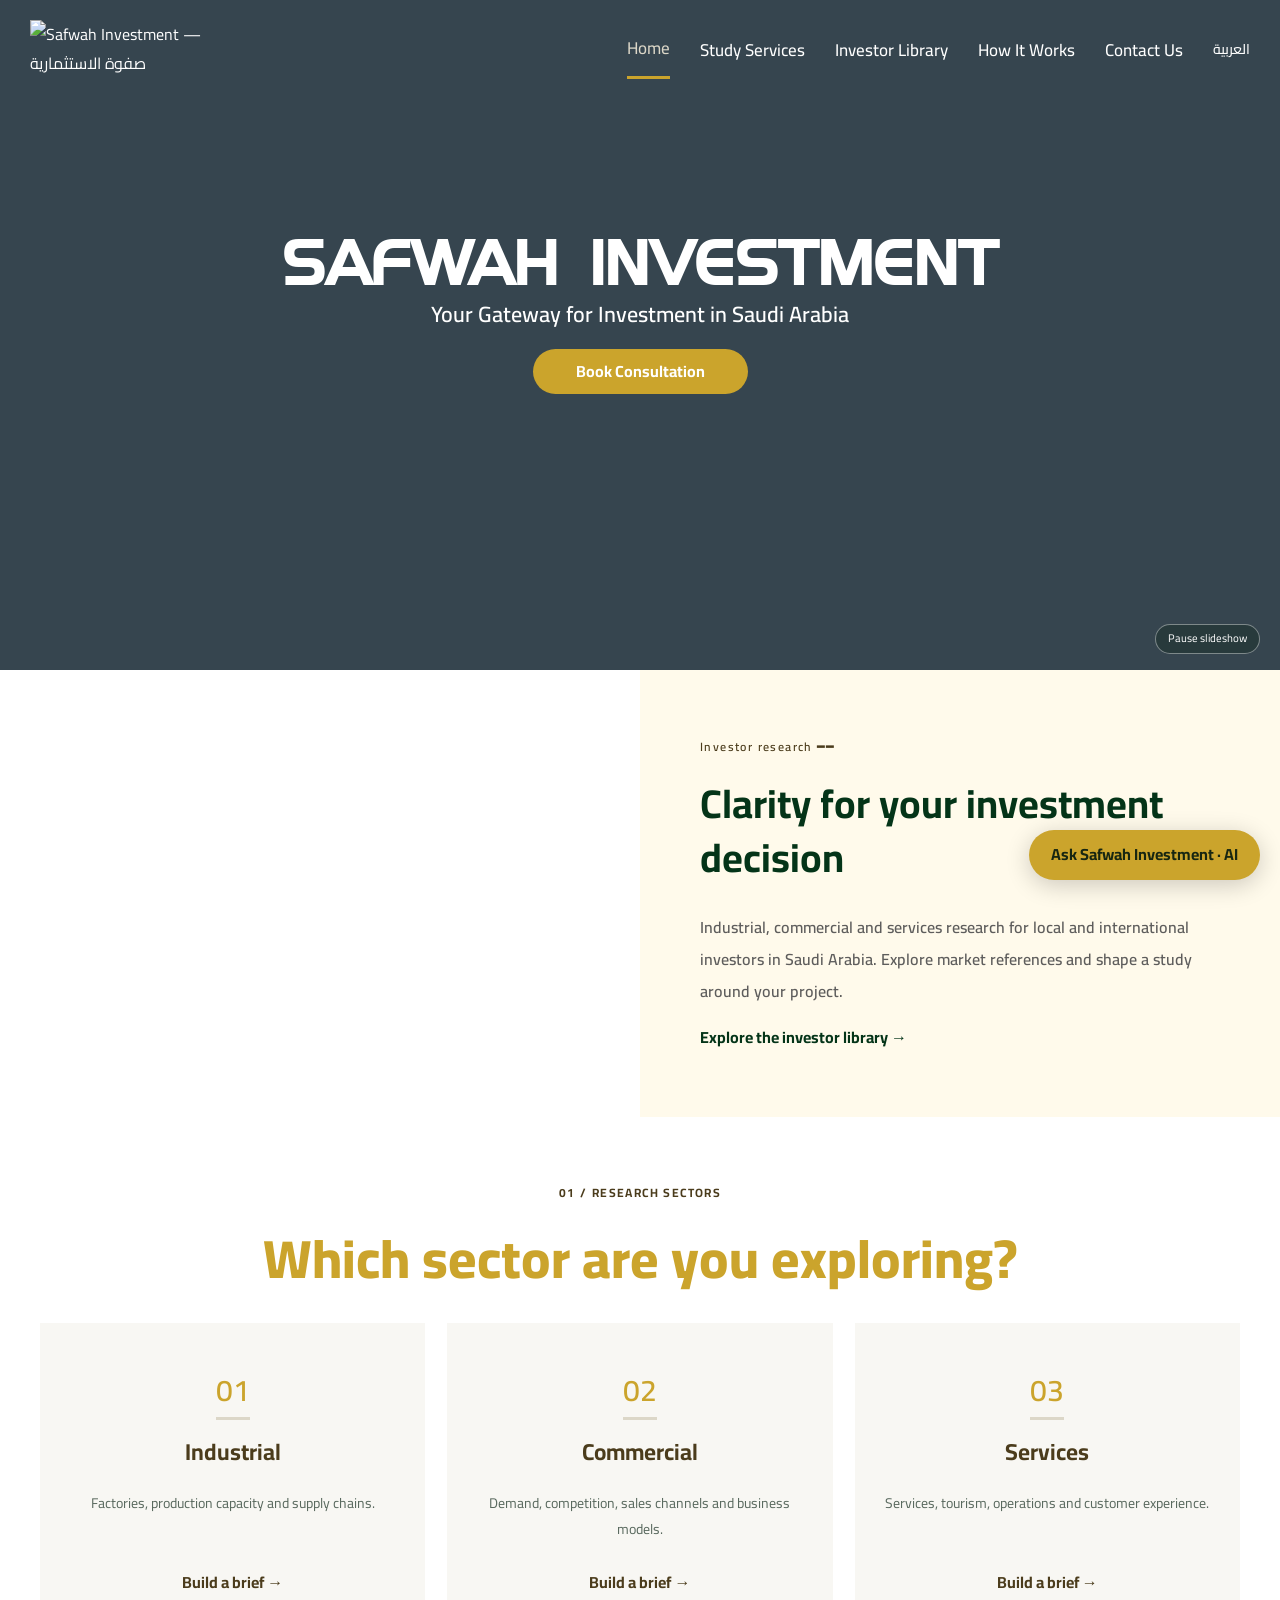
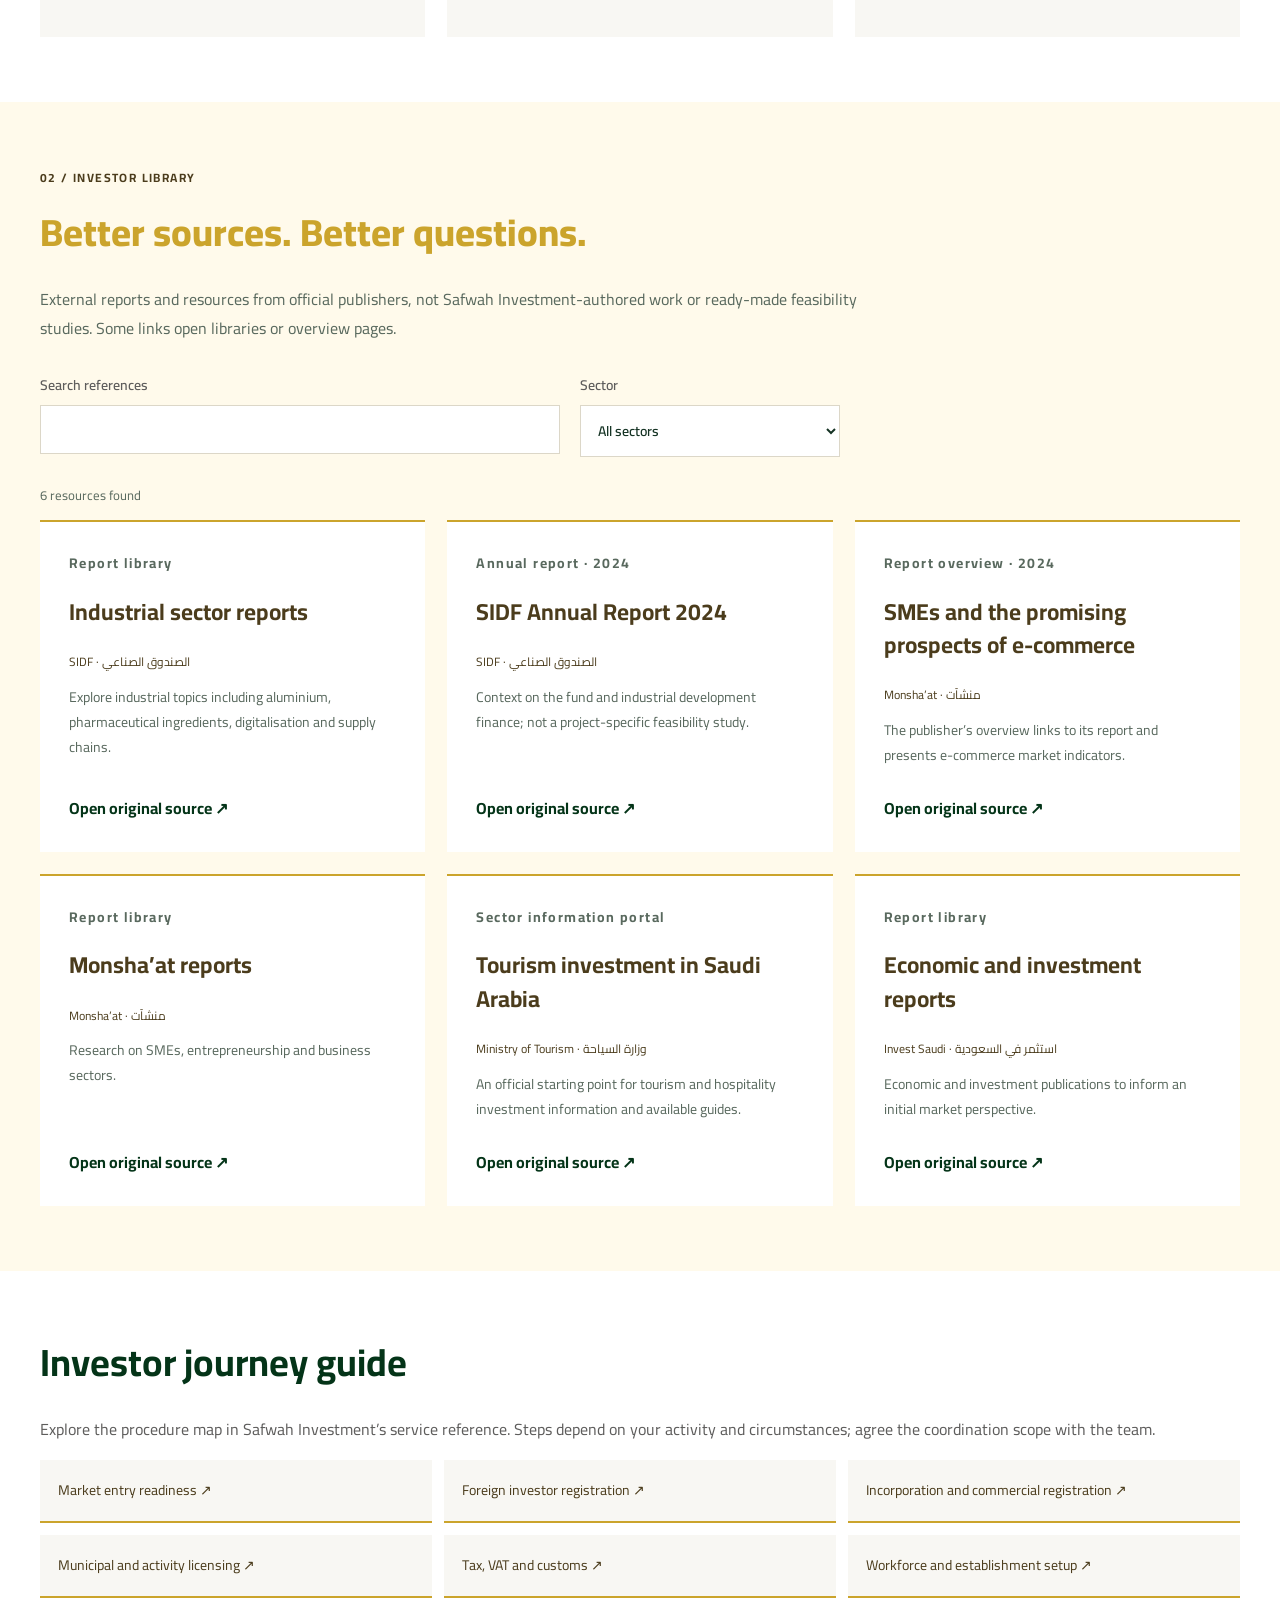
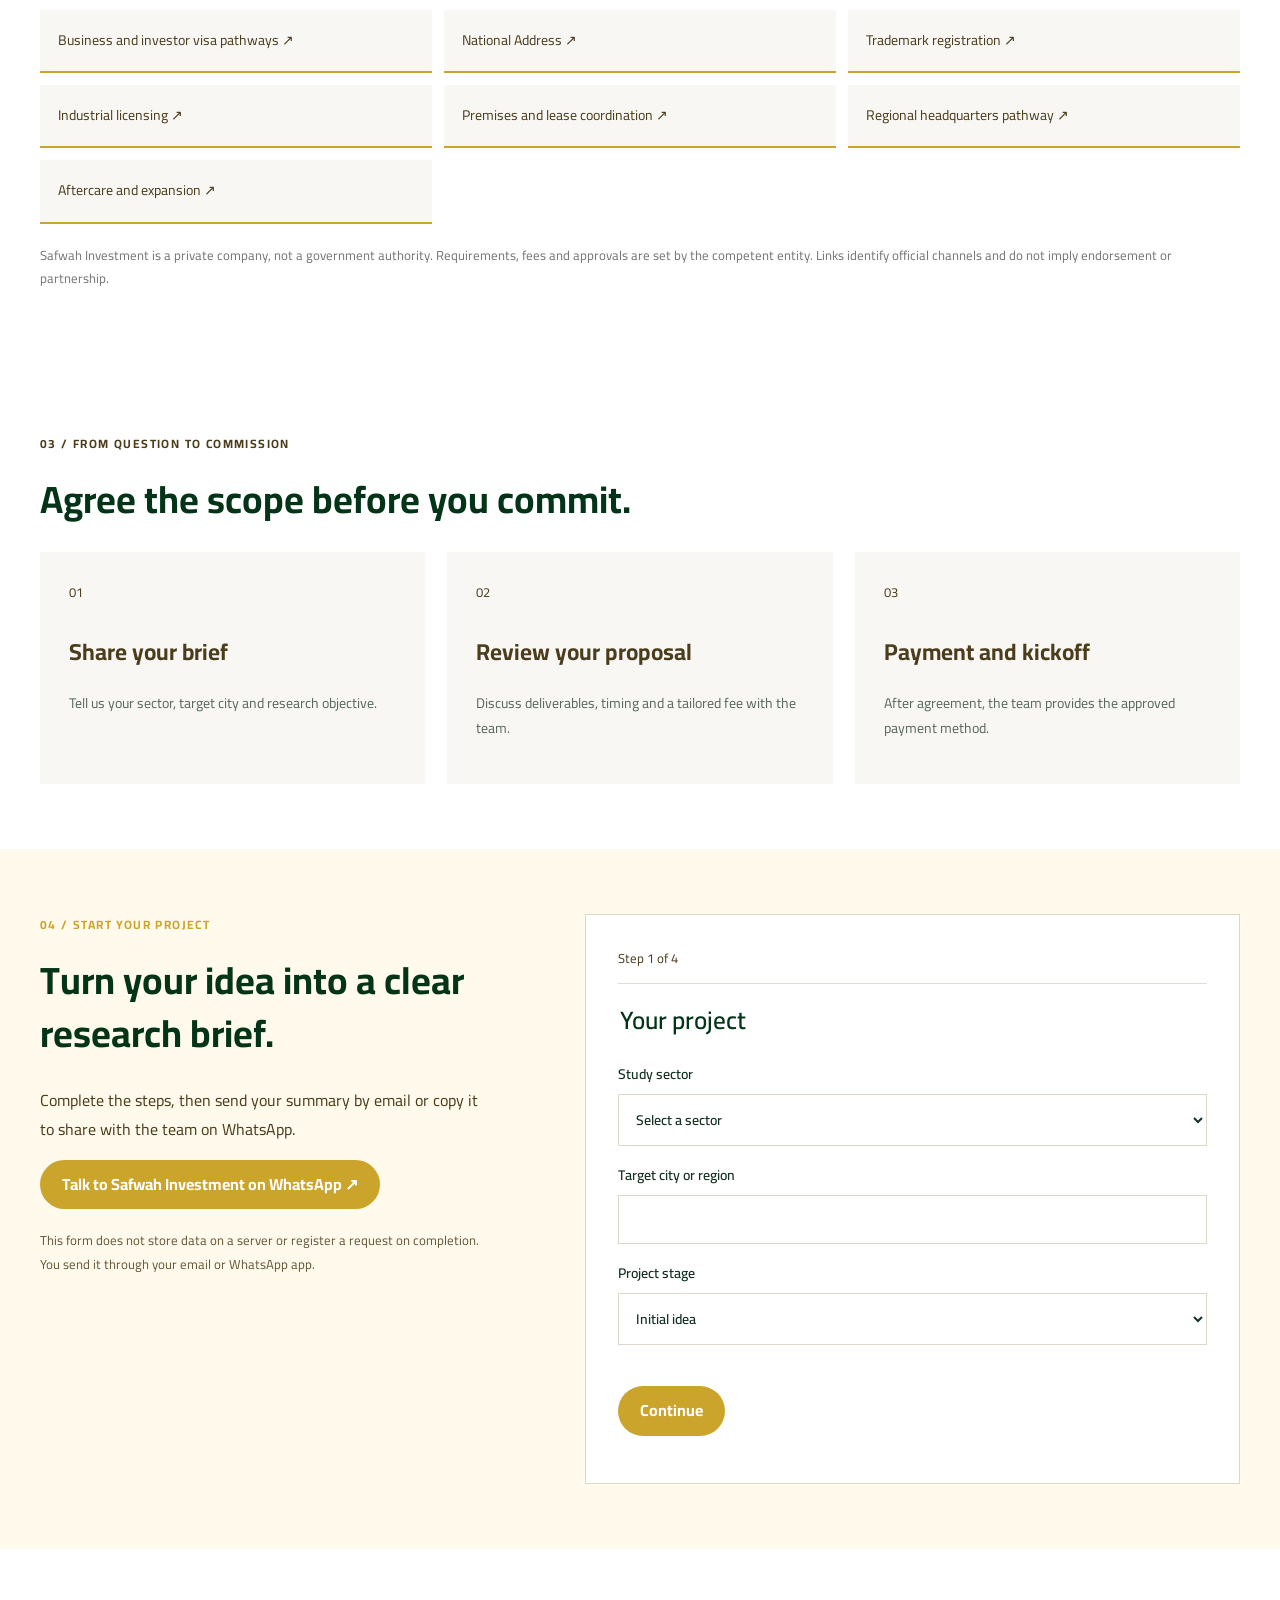
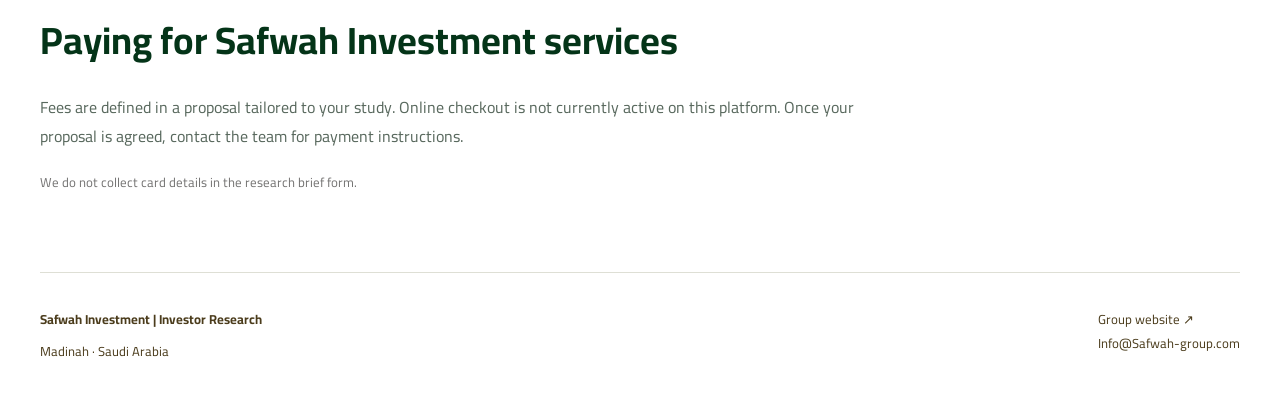
==== commit 6553955c: "Unify public brand naming as Safwah Investment and صفوة الاستثمارية" ====
--- a/index.html
+++ b/index.html
@@ -1 +1 @@
-<!doctype html><html lang="en" dir="ltr"><head><meta charset="utf-8"><meta name="viewport" content="width=device-width,initial-scale=1"><title>Safwah | Investor Research</title><meta name="description" content="Explore Saudi investment research and request a tailored industrial, commercial or services study from Safwah."><link rel="stylesheet" href="styles.css?v=3"><script defer src="app.js?v=3"></script></head><body><a data-ar="انتقل للمحتوى" data-en="Skip to content" href="#main" class="skip">Skip to content</a><header><a href="https://safwah-group.com/" class="brand"><img src="https://safwah-group.com/wp-content/uploads/2025/07/safwah-logo-1.png" alt="Safwah Investment — صفوة الاستثمارية" width="190" height="65"></a><nav><a class="active" href="#main" data-ar="الرئيسية" data-en="Home">Home</a><a href="#sectors" data-ar="خدمات الدراسات" data-en="Study Services">Study Services</a><a href="#library" data-ar="مكتبة المستثمر" data-en="Investor Library">Investor Library</a><a href="#journey" data-ar="كيف نعمل" data-en="How It Works">How It Works</a><a href="#request" data-ar="تواصل معنا" data-en="Contact Us">Contact Us</a><button id="language">العربية</button></nav></header><main id="main"><section class="hero"><div class="hero-slides" aria-hidden="true"><div class="hero-slide" style="background-image:url(https://safwah-group.com/wp-content/uploads/2025/07/intercontinental-madinah-9047763518-2x1-1.avif);animation-delay:0s"></div><div class="hero-slide" style="background-image:url(https://safwah-group.com/wp-content/uploads/2025/07/abae90e8-faf1-4d5a-b658-89faa0d935ef.jpg);animation-delay:6s"></div><div class="hero-slide" style="background-image:url(https://safwah-group.com/wp-content/uploads/2025/07/b9676d6a-5588-47e4-a373-2c89b8c02d3c.jpg);animation-delay:12s"></div><div class="hero-slide" style="background-image:url(https://safwah-group.com/wp-content/uploads/2025/07/Riyadh_Skyline.jpg);animation-delay:18s"></div><div class="hero-slide" style="background-image:url(https://safwah-group.com/wp-content/uploads/2025/08/Riyadh_Skyline.jpg);animation-delay:24s"></div><div class="hero-slide" style="background-image:url(https://safwah-group.com/wp-content/uploads/2025/07/oxagon1.jpg);animation-delay:30s"></div></div><div class="hero-shade"></div><div class="hero-copy"><h1 data-ar="صفوة الاستثمارية" data-en="SAFWAH INVESTMENT">SAFWAH INVESTMENT</h1><p class="hero-tagline" data-ar="بوابتك للاستثمار في المملكة العربية السعودية" data-en="Your Gateway for Investment in Saudi Arabia">Your Gateway for Investment in Saudi Arabia</p><a class="button gold" href="#request" data-ar="اطلب استشارتك" data-en="Book Consultation">Book Consultation</a></div><button id="motion-toggle" class="motion-toggle" type="button" aria-pressed="false" data-ar="إيقاف حركة الصور" data-en="Pause slideshow">Pause slideshow</button></section><section class="brand-intro"><div class="brand-intro-photo" role="img" aria-label="Saudi Arabia"></div><div class="brand-intro-copy"><p class="eyebrow" data-ar="دراسات المستثمر ━━" data-en="Investor research ━━">Investor research ━━</p><h2 data-ar="رؤية أوضح لقرارك الاستثماري" data-en="Clarity for your investment decision">Clarity for your investment decision</h2><p data-ar="دراسات صناعية وتجارية وخدمية للمستثمر المحلي والدولي. استكشف مراجع السوق، وحدد احتياجك، وناقش دراسة مصممة لمشروعك." data-en="Industrial, commercial and services research for local and international investors in Saudi Arabia. Explore market references and shape a study around your project.">Industrial, commercial and services research for local and international investors in Saudi Arabia. Explore market references and shape a study around your project.</p><a class="text-link" href="#library" data-ar="استكشف مكتبة المستثمر ←" data-en="Explore the investor library →">Explore the investor library →</a></div></section><section id="sectors" class="section wrap"><p data-ar="01 / مجالات الدراسات" data-en="01 / RESEARCH SECTORS" class="eyebrow">01 / RESEARCH SECTORS</p><h2 data-ar="ما القطاع الذي تستكشفه؟" data-en="Which sector are you exploring?" >Which sector are you exploring?</h2><div class="grid three"><article class="card"><span class="number">01</span><h3 data-ar="صناعي" data-en="Industrial" >Industrial</h3><p data-ar="المصانع والطاقة الإنتاجية وسلاسل الإمداد." data-en="Factories, production capacity and supply chains." >Factories, production capacity and supply chains.</p><button data-ar="اطلب دراسة ←" data-en="Build a brief →" class="text-link sector-pick" data-sector="industrial">Build a brief →</button></article><article class="card"><span class="number">02</span><h3 data-ar="تجاري" data-en="Commercial" >Commercial</h3><p data-ar="الطلب والمنافسة وقنوات البيع ونموذج الأعمال." data-en="Demand, competition, sales channels and business models." >Demand, competition, sales channels and business models.</p><button data-ar="اطلب دراسة ←" data-en="Build a brief →" class="text-link sector-pick" data-sector="commercial">Build a brief →</button></article><article class="card"><span class="number">03</span><h3 data-ar="خدمي" data-en="Services" >Services</h3><p data-ar="الخدمات والسياحة والتشغيل وتجربة المستفيد." data-en="Services, tourism, operations and customer experience." >Services, tourism, operations and customer experience.</p><button data-ar="اطلب دراسة ←" data-en="Build a brief →" class="text-link sector-pick" data-sector="services">Build a brief →</button></article></div></section><section id="library" class="library section"><div class="wrap"><p data-ar="02 / مكتبة المستثمر" data-en="02 / INVESTOR LIBRARY" class="eyebrow">02 / INVESTOR LIBRARY</p><h2 data-ar="مراجع تساعدك على طرح الأسئلة الصحيحة." data-en="Better sources. Better questions." >Better sources. Better questions.</h2><p data-ar="تقارير ومصادر خارجية من جهات رسمية، وليست أعمالًا من إعداد صفوة أو دراسات جدوى جاهزة. بعض الروابط تقود إلى مكتبات أو صفحات تعريفية." data-en="External reports and resources from official publishers, not Safwah-authored work or ready-made feasibility studies. Some links open libraries or overview pages." class="intro">External reports and resources from official publishers, not Safwah-authored work or ready-made feasibility studies. Some links open libraries or overview pages.</p><div class="search-row"><label><span data-ar="ابحث في المراجع" data-en="Search references" >Search references</span><input id="search" type="search" maxlength="150"></label><label><span data-ar="المجال" data-en="Sector" >Sector</span><select id="filter"><option value="all" data-ar="جميع المجالات" data-en="All sectors">All sectors</option><option data-ar="صناعي" data-en="Industrial" value="industrial">Industrial</option><option data-ar="تجاري" data-en="Commercial" value="commercial">Commercial</option><option data-ar="خدمي" data-en="Services" value="services">Services</option></select></label></div><p id="result-count" role="status"></p><div id="references" class="grid three"></div><p id="no-results" hidden><span data-ar="لا توجد نتائج. جرّب كلمة أخرى أو غيّر المجال." data-en="No matches. Try another search or sector." >No matches. Try another search or sector.</span></p></div></section><section class="section wrap" id="investor-guide"><h2 data-ar="دليل رحلة المستثمر" data-en="Investor journey guide" >Investor journey guide</h2><p data-ar="استفد من خريطة الإجراءات الواردة في مرجع خدمات صفوة. تختلف الخطوات حسب نشاطك ووضعك؛ ناقش مع الفريق نطاق التنسيق المناسب." data-en="Explore the procedure map in Safwah’s service reference. Steps depend on your activity and circumstances; agree the coordination scope with the team." >Explore the procedure map in Safwah’s service reference. Steps depend on your activity and circumstances; agree the coordination scope with the team.</p><div class="guide-grid"><a data-ar="جاهزية دخول السوق ↗" data-en="Market entry readiness ↗" href="https://almohammdin.github.io/safwah/services.html" target="_blank" rel="noopener noreferrer">Market entry readiness ↗</a><a data-ar="تسجيل المستثمر الأجنبي ↗" data-en="Foreign investor registration ↗" href="https://misa.gov.sa/" target="_blank" rel="noopener noreferrer">Foreign investor registration ↗</a><a data-ar="تأسيس الشركة والسجل التجاري ↗" data-en="Incorporation and commercial registration ↗" href="https://business.sa/" target="_blank" rel="noopener noreferrer">Incorporation and commercial registration ↗</a><a data-ar="التراخيص البلدية والأنشطة ↗" data-en="Municipal and activity licensing ↗" href="https://balady.gov.sa/" target="_blank" rel="noopener noreferrer">Municipal and activity licensing ↗</a><a data-ar="الزكاة والضريبة والجمارك ↗" data-en="Tax, VAT and customs ↗" href="https://zatca.gov.sa/" target="_blank" rel="noopener noreferrer">Tax, VAT and customs ↗</a><a data-ar="المنشأة والموارد البشرية ↗" data-en="Workforce and establishment setup ↗" href="https://qiwa.sa/" target="_blank" rel="noopener noreferrer">Workforce and establishment setup ↗</a><a data-ar="مسارات التأشيرات ↗" data-en="Business and investor visa pathways ↗" href="https://ksavisa.sa/" target="_blank" rel="noopener noreferrer">Business and investor visa pathways ↗</a><a data-ar="العنوان الوطني ↗" data-en="National Address ↗" href="https://splonline.com.sa/" target="_blank" rel="noopener noreferrer">National Address ↗</a><a data-ar="العلامة التجارية ↗" data-en="Trademark registration ↗" href="https://saip.gov.sa/" target="_blank" rel="noopener noreferrer">Trademark registration ↗</a><a data-ar="الترخيص الصناعي ↗" data-en="Industrial licensing ↗" href="https://mim.gov.sa/" target="_blank" rel="noopener noreferrer">Industrial licensing ↗</a><a data-ar="مقر العمل والإيجار ↗" data-en="Premises and lease coordination ↗" href="https://ejar.sa/" target="_blank" rel="noopener noreferrer">Premises and lease coordination ↗</a><a data-ar="المقر الإقليمي ↗" data-en="Regional headquarters pathway ↗" href="https://misa.gov.sa/" target="_blank" rel="noopener noreferrer">Regional headquarters pathway ↗</a><a data-ar="الرعاية اللاحقة والتوسع ↗" data-en="Aftercare and expansion ↗" href="https://almohammdin.github.io/safwah/services.html" target="_blank" rel="noopener noreferrer">Aftercare and expansion ↗</a></div><p data-ar="صفوة شركة خاصة وليست جهة حكومية. تحدد الجهات المختصة المتطلبات والرسوم والموافقات. الروابط للتعريف بالجهة المختصة، ولا تعني شراكة أو اعتمادًا." data-en="Safwah is a private company, not a government authority. Requirements, fees and approvals are set by the competent entity. Links identify official channels and do not imply endorsement or partnership." class="small-note">Safwah is a private company, not a government authority. Requirements, fees and approvals are set by the competent entity. Links identify official channels and do not imply endorsement or partnership.</p></section><section id="journey" class="section wrap"><p data-ar="03 / من السؤال إلى التنفيذ" data-en="03 / FROM QUESTION TO COMMISSION" class="eyebrow">03 / FROM QUESTION TO COMMISSION</p><h2 data-ar="نطاق متفق عليه، قبل أي التزام." data-en="Agree the scope before you commit." >Agree the scope before you commit.</h2><div class="grid three"><article class="card"><span class="number">01</span><h3 data-ar="شارك احتياجك" data-en="Share your brief" >Share your brief</h3><p data-ar="حدد القطاع والمدينة والهدف من الدراسة." data-en="Tell us your sector, target city and research objective." >Tell us your sector, target city and research objective.</p></article><article class="card"><span class="number">02</span><h3 data-ar="راجع عرض الدراسة" data-en="Review your proposal" >Review your proposal</h3><p data-ar="تُناقش المخرجات والمدة والسعر مع الفريق لكل مشروع." data-en="Discuss deliverables, timing and a tailored fee with the team." >Discuss deliverables, timing and a tailored fee with the team.</p></article><article class="card"><span class="number">03</span><h3 data-ar="الدفع وبدء العمل" data-en="Payment and kickoff" >Payment and kickoff</h3><p data-ar="بعد الاتفاق، يزوّدك الفريق بطريقة الدفع المعتمدة." data-en="After agreement, the team provides the approved payment method." >After agreement, the team provides the approved payment method.</p></article></div></section><section id="request" class="request section"><div class="wrap request-layout"><div><p data-ar="04 / ابدأ مشروعك" data-en="04 / START YOUR PROJECT" class="eyebrow">04 / START YOUR PROJECT</p><h2 data-ar="حوّل فكرتك إلى طلب دراسة واضح." data-en="Turn your idea into a clear research brief." >Turn your idea into a clear research brief.</h2><p data-ar="أكمل الخطوات، ثم أرسل الملخص بالبريد أو انسخه وشاركه مع الفريق عبر واتساب." data-en="Complete the steps, then send your summary by email or copy it to share with the team on WhatsApp." >Complete the steps, then send your summary by email or copy it to share with the team on WhatsApp.</p><a data-ar="تواصل مع صفوة عبر واتساب ↗" data-en="Talk to Safwah on WhatsApp ↗" href="https://wa.me/message/JXNFZYJ67RVBG1" class="button gold">Talk to Safwah on WhatsApp ↗</a><p data-ar="لا تُحفظ بيانات النموذج على خادم، ولا يُنشأ طلب بمجرد تعبئته. الإرسال يتم من تطبيق البريد أو واتساب لديك." data-en="This form does not store data on a server or register a request on completion. You send it through your email or WhatsApp app." class="small-note">This form does not store data on a server or register a request on completion. You send it through your email or WhatsApp app.</p></div><form id="brief-form"><p id="progress" aria-live="polite"></p><fieldset data-step="0"><legend><span data-ar="عن مشروعك" data-en="Your project" >Your project</span></legend><label><span data-ar="المجال المطلوب" data-en="Study sector" >Study sector</span><select name="sector" id="study-sector" required><option value="" data-ar="اختر المجال" data-en="Select a sector">Select a sector</option><option data-ar="صناعي" data-en="Industrial" value="industrial">Industrial</option><option data-ar="تجاري" data-en="Commercial" value="commercial">Commercial</option><option data-ar="خدمي" data-en="Services" value="services">Services</option></select></label><label><span data-ar="المدينة أو المنطقة المستهدفة" data-en="Target city or region" >Target city or region</span><input name="city" required maxlength="120" autocomplete="off"></label><label><span data-ar="مرحلة المشروع" data-en="Project stage" >Project stage</span><select name="stage"><option value="idea" data-ar="فكرة أولية" data-en="Initial idea">Initial idea</option><option value="planning" data-ar="التخطيط والإعداد" data-en="Planning">Planning</option><option value="expansion" data-ar="توسع مشروع قائم" data-en="Existing business expansion">Existing business expansion</option></select></label></fieldset><fieldset data-step="1" hidden><legend><span data-ar="نطاق الدراسة" data-en="Research scope" >Research scope</span></legend><label><span data-ar="المطلوب من الدراسة والقرار الذي تريد دعمه" data-en="What should the study address? Which decision will it support?" >What should the study address? Which decision will it support?</span><textarea name="objective" required minlength="15" maxlength="1800" rows="5"></textarea></label><label><span data-ar="توقيت البدء المستهدف (اختياري)" data-en="Preferred start timing (optional)" >Preferred start timing (optional)</span><input name="timing" maxlength="100"></label><p data-ar="لا تُرفق هنا بيانات مالية أو مستندات سرية؛ اتفق مع الفريق على وسيلة مناسبة لمشاركتها." data-en="For confidential documents or financial records, agree a suitable sharing channel with the team." class="small-note">For confidential documents or financial records, agree a suitable sharing channel with the team.</p></fieldset><fieldset data-step="2" hidden><legend><span data-ar="بيانات التواصل" data-en="Contact details" >Contact details</span></legend><label><span data-ar="الاسم" data-en="Full name" >Full name</span><input name="name" type="text" required maxlength="160" autocomplete="name"></label><label><span data-ar="البريد الإلكتروني" data-en="Email" >Email</span><input name="email" type="email" required maxlength="160" autocomplete="email"></label><label><span data-ar="الشركة (اختياري)" data-en="Company (optional)" >Company (optional)</span><input name="company" type="text"  maxlength="160" autocomplete="organization"></label><label><span data-ar="بلد الإقامة" data-en="Country of residence" >Country of residence</span><input name="country" type="text" required maxlength="160" autocomplete="country-name"></label></fieldset><fieldset data-step="3" hidden><legend><span data-ar="راجع ملخص طلبك" data-en="Review your brief" >Review your brief</span></legend><pre id="summary"></pre><div class="actions"><button class="button" type="button" id="email"><span data-ar="افتح رسالة البريد" data-en="Open email draft" >Open email draft</span></button><button type="button" id="copy"><span data-ar="نسخ الملخص" data-en="Copy brief" >Copy brief</span></button><button type="button" id="download"><span data-ar="تنزيل الملخص" data-en="Download brief" >Download brief</span></button></div><p data-ar="لم يُرسل الطلب بعد. أكمل الإرسال في تطبيق البريد، أو انسخ الملخص وأرسله عبر واتساب." data-en="Your request has not been sent. Send the draft in your email app, or copy and share it through WhatsApp." class="small-note">Your request has not been sent. Send the draft in your email app, or copy and share it through WhatsApp.</p></fieldset><div class="actions wizard-controls"><button type="button" id="back"><span data-ar="السابق" data-en="Back" >Back</span></button><button class="button gold" type="button" id="next"><span data-ar="التالي" data-en="Continue" >Continue</span></button></div><p id="form-status" role="status"></p></form></div></section><section class="section wrap" id="payment"><h2 data-ar="الدفع مقابل خدمات صفوة" data-en="Paying for Safwah services" >Paying for Safwah services</h2><p data-ar="تُحدد الرسوم حسب نطاق الدراسة في عرض سعر خاص بمشروعك. الدفع الإلكتروني غير مفعّل حاليًا على هذه المنصة. تواصل مع الفريق بعد اعتماد العرض للحصول على تعليمات الدفع." data-en="Fees are defined in a proposal tailored to your study. Online checkout is not currently active on this platform. Once your proposal is agreed, contact the team for payment instructions." class="intro">Fees are defined in a proposal tailored to your study. Online checkout is not currently active on this platform. Once your proposal is agreed, contact the team for payment instructions.</p><p data-ar="لن نطلب بيانات بطاقتك في نموذج الدراسة." data-en="We do not collect card details in the research brief form." class="small-note">We do not collect card details in the research brief form.</p></section></main><footer class="wrap"><div><strong data-ar="صفوة الاستثمارية | دراسات المستثمر" data-en="Safwah Investment | Investor Research" >Safwah Investment | Investor Research</strong><p data-ar="المدينة المنورة · المملكة العربية السعودية" data-en="Madinah · Saudi Arabia" >Madinah · Saudi Arabia</p></div><div><a data-ar="الموقع الرئيسي ↗" data-en="Group website ↗" href="https://safwah-group.com/" class="">Group website ↗</a><br><a href="mailto:Info@Safwah-group.com">Info@Safwah-group.com</a></div></footer><noscript>Please enable JavaScript to use the library and study brief. Contact Info@Safwah-group.com for assistance.</noscript><button data-ar="اسأل صفوة · AI" data-en="Ask Safwah · AI" id="ai-open" class="button gold ai-launch" aria-controls="ai-panel" aria-expanded="false">Ask Safwah · AI</button><aside id="ai-panel" hidden aria-labelledby="ai-title"><div class="ai-heading"><h2 data-ar="مساعد المستثمر AI" data-en="Investor AI assistant" id="ai-title">Investor AI assistant</h2><button data-ar="إغلاق" data-en="Close" id="ai-close" type="button">Close</button></div><p data-ar="لأسئلة دخول السوق والتراخيص والتأسيس والدراسات. لا تشارك بيانات الهوية أو البطاقات أو المستندات السرية." data-en="For market entry, licensing, incorporation and research questions. Do not share identity documents, card details or confidential records." class="small-note">For market entry, licensing, incorporation and research questions. Do not share identity documents, card details or confidential records.</p><p id="ai-status" role="status"></p><div id="ai-log" role="log" aria-live="polite"></div><form id="ai-form"><label><span data-ar="سؤالك" data-en="Your question" >Your question</span><textarea id="ai-question" rows="3" required maxlength="2000" disabled></textarea></label><button data-ar="إرسال" data-en="Send" id="ai-send" class="button gold" type="submit" disabled>Send</button></form><p data-ar="عند التفعيل، تُرسل رسائلك إلى مزود الذكاء الاصطناعي للرد والبحث. الإجابات الآلية معلومات عامة وليست موافقة رسمية أو استشارة قانونية أو ضريبية ملزمة." data-en="When activated, messages are sent to the AI provider for answering and research. AI responses are general information, not official approval or binding legal or tax advice." class="small-note">When activated, messages are sent to the AI provider for answering and research. AI responses are general information, not official approval or binding legal or tax advice.</p><a data-ar="تواصل مع فريق صفوة ↗" data-en="Contact the Safwah team ↗" href="https://wa.me/message/JXNFZYJ67RVBG1" class="text-link">Contact the Safwah team ↗</a></aside><script src="ai-config.js"></script><script src="ai-chat.js" defer></script></body></html>+<!doctype html><html lang="en" dir="ltr"><head><meta charset="utf-8"><meta name="viewport" content="width=device-width,initial-scale=1"><title>Safwah Investment | Investor Research</title><meta name="description" content="Explore Saudi investment research and request a tailored industrial, commercial or services study from Safwah Investment."><link rel="stylesheet" href="styles.css?v=3"><script defer src="app.js?v=4"></script></head><body><a data-ar="انتقل للمحتوى" data-en="Skip to content" href="#main" class="skip">Skip to content</a><header><a href="https://safwah-group.com/" class="brand"><img src="https://safwah-group.com/wp-content/uploads/2025/07/safwah-logo-1.png" alt="Safwah Investment — صفوة الاستثمارية" width="190" height="65"></a><nav><a class="active" href="#main" data-ar="الرئيسية" data-en="Home">Home</a><a href="#sectors" data-ar="خدمات الدراسات" data-en="Study Services">Study Services</a><a href="#library" data-ar="مكتبة المستثمر" data-en="Investor Library">Investor Library</a><a href="#journey" data-ar="كيف نعمل" data-en="How It Works">How It Works</a><a href="#request" data-ar="تواصل معنا" data-en="Contact Us">Contact Us</a><button id="language">العربية</button></nav></header><main id="main"><section class="hero"><div class="hero-slides" aria-hidden="true"><div class="hero-slide" style="background-image:url(https://safwah-group.com/wp-content/uploads/2025/07/intercontinental-madinah-9047763518-2x1-1.avif);animation-delay:0s"></div><div class="hero-slide" style="background-image:url(https://safwah-group.com/wp-content/uploads/2025/07/abae90e8-faf1-4d5a-b658-89faa0d935ef.jpg);animation-delay:6s"></div><div class="hero-slide" style="background-image:url(https://safwah-group.com/wp-content/uploads/2025/07/b9676d6a-5588-47e4-a373-2c89b8c02d3c.jpg);animation-delay:12s"></div><div class="hero-slide" style="background-image:url(https://safwah-group.com/wp-content/uploads/2025/07/Riyadh_Skyline.jpg);animation-delay:18s"></div><div class="hero-slide" style="background-image:url(https://safwah-group.com/wp-content/uploads/2025/08/Riyadh_Skyline.jpg);animation-delay:24s"></div><div class="hero-slide" style="background-image:url(https://safwah-group.com/wp-content/uploads/2025/07/oxagon1.jpg);animation-delay:30s"></div></div><div class="hero-shade"></div><div class="hero-copy"><h1 data-ar="صفوة الاستثمارية" data-en="SAFWAH INVESTMENT">SAFWAH INVESTMENT</h1><p class="hero-tagline" data-ar="بوابتك للاستثمار في المملكة العربية السعودية" data-en="Your Gateway for Investment in Saudi Arabia">Your Gateway for Investment in Saudi Arabia</p><a class="button gold" href="#request" data-ar="اطلب استشارتك" data-en="Book Consultation">Book Consultation</a></div><button id="motion-toggle" class="motion-toggle" type="button" aria-pressed="false" data-ar="إيقاف حركة الصور" data-en="Pause slideshow">Pause slideshow</button></section><section class="brand-intro"><div class="brand-intro-photo" role="img" aria-label="Saudi Arabia"></div><div class="brand-intro-copy"><p class="eyebrow" data-ar="دراسات المستثمر ━━" data-en="Investor research ━━">Investor research ━━</p><h2 data-ar="رؤية أوضح لقرارك الاستثماري" data-en="Clarity for your investment decision">Clarity for your investment decision</h2><p data-ar="دراسات صناعية وتجارية وخدمية للمستثمر المحلي والدولي. استكشف مراجع السوق، وحدد احتياجك، وناقش دراسة مصممة لمشروعك." data-en="Industrial, commercial and services research for local and international investors in Saudi Arabia. Explore market references and shape a study around your project.">Industrial, commercial and services research for local and international investors in Saudi Arabia. Explore market references and shape a study around your project.</p><a class="text-link" href="#library" data-ar="استكشف مكتبة المستثمر ←" data-en="Explore the investor library →">Explore the investor library →</a></div></section><section id="sectors" class="section wrap"><p data-ar="01 / مجالات الدراسات" data-en="01 / RESEARCH SECTORS" class="eyebrow">01 / RESEARCH SECTORS</p><h2 data-ar="ما القطاع الذي تستكشفه؟" data-en="Which sector are you exploring?" >Which sector are you exploring?</h2><div class="grid three"><article class="card"><span class="number">01</span><h3 data-ar="صناعي" data-en="Industrial" >Industrial</h3><p data-ar="المصانع والطاقة الإنتاجية وسلاسل الإمداد." data-en="Factories, production capacity and supply chains." >Factories, production capacity and supply chains.</p><button data-ar="اطلب دراسة ←" data-en="Build a brief →" class="text-link sector-pick" data-sector="industrial">Build a brief →</button></article><article class="card"><span class="number">02</span><h3 data-ar="تجاري" data-en="Commercial" >Commercial</h3><p data-ar="الطلب والمنافسة وقنوات البيع ونموذج الأعمال." data-en="Demand, competition, sales channels and business models." >Demand, competition, sales channels and business models.</p><button data-ar="اطلب دراسة ←" data-en="Build a brief →" class="text-link sector-pick" data-sector="commercial">Build a brief →</button></article><article class="card"><span class="number">03</span><h3 data-ar="خدمي" data-en="Services" >Services</h3><p data-ar="الخدمات والسياحة والتشغيل وتجربة المستفيد." data-en="Services, tourism, operations and customer experience." >Services, tourism, operations and customer experience.</p><button data-ar="اطلب دراسة ←" data-en="Build a brief →" class="text-link sector-pick" data-sector="services">Build a brief →</button></article></div></section><section id="library" class="library section"><div class="wrap"><p data-ar="02 / مكتبة المستثمر" data-en="02 / INVESTOR LIBRARY" class="eyebrow">02 / INVESTOR LIBRARY</p><h2 data-ar="مراجع تساعدك على طرح الأسئلة الصحيحة." data-en="Better sources. Better questions." >Better sources. Better questions.</h2><p data-ar="تقارير ومصادر خارجية من جهات رسمية، وليست أعمالًا من إعداد صفوة الاستثمارية أو دراسات جدوى جاهزة. بعض الروابط تقود إلى مكتبات أو صفحات تعريفية." data-en="External reports and resources from official publishers, not Safwah Investment-authored work or ready-made feasibility studies. Some links open libraries or overview pages." class="intro">External reports and resources from official publishers, not Safwah Investment-authored work or ready-made feasibility studies. Some links open libraries or overview pages.</p><div class="search-row"><label><span data-ar="ابحث في المراجع" data-en="Search references" >Search references</span><input id="search" type="search" maxlength="150"></label><label><span data-ar="المجال" data-en="Sector" >Sector</span><select id="filter"><option value="all" data-ar="جميع المجالات" data-en="All sectors">All sectors</option><option data-ar="صناعي" data-en="Industrial" value="industrial">Industrial</option><option data-ar="تجاري" data-en="Commercial" value="commercial">Commercial</option><option data-ar="خدمي" data-en="Services" value="services">Services</option></select></label></div><p id="result-count" role="status"></p><div id="references" class="grid three"></div><p id="no-results" hidden><span data-ar="لا توجد نتائج. جرّب كلمة أخرى أو غيّر المجال." data-en="No matches. Try another search or sector." >No matches. Try another search or sector.</span></p></div></section><section class="section wrap" id="investor-guide"><h2 data-ar="دليل رحلة المستثمر" data-en="Investor journey guide" >Investor journey guide</h2><p data-ar="استفد من خريطة الإجراءات الواردة في مرجع خدمات صفوة الاستثمارية. تختلف الخطوات حسب نشاطك ووضعك؛ ناقش مع الفريق نطاق التنسيق المناسب." data-en="Explore the procedure map in Safwah Investment’s service reference. Steps depend on your activity and circumstances; agree the coordination scope with the team." >Explore the procedure map in Safwah Investment’s service reference. Steps depend on your activity and circumstances; agree the coordination scope with the team.</p><div class="guide-grid"><a data-ar="جاهزية دخول السوق ↗" data-en="Market entry readiness ↗" href="https://almohammdin.github.io/safwah/services.html" target="_blank" rel="noopener noreferrer">Market entry readiness ↗</a><a data-ar="تسجيل المستثمر الأجنبي ↗" data-en="Foreign investor registration ↗" href="https://misa.gov.sa/" target="_blank" rel="noopener noreferrer">Foreign investor registration ↗</a><a data-ar="تأسيس الشركة والسجل التجاري ↗" data-en="Incorporation and commercial registration ↗" href="https://business.sa/" target="_blank" rel="noopener noreferrer">Incorporation and commercial registration ↗</a><a data-ar="التراخيص البلدية والأنشطة ↗" data-en="Municipal and activity licensing ↗" href="https://balady.gov.sa/" target="_blank" rel="noopener noreferrer">Municipal and activity licensing ↗</a><a data-ar="الزكاة والضريبة والجمارك ↗" data-en="Tax, VAT and customs ↗" href="https://zatca.gov.sa/" target="_blank" rel="noopener noreferrer">Tax, VAT and customs ↗</a><a data-ar="المنشأة والموارد البشرية ↗" data-en="Workforce and establishment setup ↗" href="https://qiwa.sa/" target="_blank" rel="noopener noreferrer">Workforce and establishment setup ↗</a><a data-ar="مسارات التأشيرات ↗" data-en="Business and investor visa pathways ↗" href="https://ksavisa.sa/" target="_blank" rel="noopener noreferrer">Business and investor visa pathways ↗</a><a data-ar="العنوان الوطني ↗" data-en="National Address ↗" href="https://splonline.com.sa/" target="_blank" rel="noopener noreferrer">National Address ↗</a><a data-ar="العلامة التجارية ↗" data-en="Trademark registration ↗" href="https://saip.gov.sa/" target="_blank" rel="noopener noreferrer">Trademark registration ↗</a><a data-ar="الترخيص الصناعي ↗" data-en="Industrial licensing ↗" href="https://mim.gov.sa/" target="_blank" rel="noopener noreferrer">Industrial licensing ↗</a><a data-ar="مقر العمل والإيجار ↗" data-en="Premises and lease coordination ↗" href="https://ejar.sa/" target="_blank" rel="noopener noreferrer">Premises and lease coordination ↗</a><a data-ar="المقر الإقليمي ↗" data-en="Regional headquarters pathway ↗" href="https://misa.gov.sa/" target="_blank" rel="noopener noreferrer">Regional headquarters pathway ↗</a><a data-ar="الرعاية اللاحقة والتوسع ↗" data-en="Aftercare and expansion ↗" href="https://almohammdin.github.io/safwah/services.html" target="_blank" rel="noopener noreferrer">Aftercare and expansion ↗</a></div><p data-ar="صفوة الاستثمارية شركة خاصة وليست جهة حكومية. تحدد الجهات المختصة المتطلبات والرسوم والموافقات. الروابط للتعريف بالجهة المختصة، ولا تعني شراكة أو اعتمادًا." data-en="Safwah Investment is a private company, not a government authority. Requirements, fees and approvals are set by the competent entity. Links identify official channels and do not imply endorsement or partnership." class="small-note">Safwah Investment is a private company, not a government authority. Requirements, fees and approvals are set by the competent entity. Links identify official channels and do not imply endorsement or partnership.</p></section><section id="journey" class="section wrap"><p data-ar="03 / من السؤال إلى التنفيذ" data-en="03 / FROM QUESTION TO COMMISSION" class="eyebrow">03 / FROM QUESTION TO COMMISSION</p><h2 data-ar="نطاق متفق عليه، قبل أي التزام." data-en="Agree the scope before you commit." >Agree the scope before you commit.</h2><div class="grid three"><article class="card"><span class="number">01</span><h3 data-ar="شارك احتياجك" data-en="Share your brief" >Share your brief</h3><p data-ar="حدد القطاع والمدينة والهدف من الدراسة." data-en="Tell us your sector, target city and research objective." >Tell us your sector, target city and research objective.</p></article><article class="card"><span class="number">02</span><h3 data-ar="راجع عرض الدراسة" data-en="Review your proposal" >Review your proposal</h3><p data-ar="تُناقش المخرجات والمدة والسعر مع الفريق لكل مشروع." data-en="Discuss deliverables, timing and a tailored fee with the team." >Discuss deliverables, timing and a tailored fee with the team.</p></article><article class="card"><span class="number">03</span><h3 data-ar="الدفع وبدء العمل" data-en="Payment and kickoff" >Payment and kickoff</h3><p data-ar="بعد الاتفاق، يزوّدك الفريق بطريقة الدفع المعتمدة." data-en="After agreement, the team provides the approved payment method." >After agreement, the team provides the approved payment method.</p></article></div></section><section id="request" class="request section"><div class="wrap request-layout"><div><p data-ar="04 / ابدأ مشروعك" data-en="04 / START YOUR PROJECT" class="eyebrow">04 / START YOUR PROJECT</p><h2 data-ar="حوّل فكرتك إلى طلب دراسة واضح." data-en="Turn your idea into a clear research brief." >Turn your idea into a clear research brief.</h2><p data-ar="أكمل الخطوات، ثم أرسل الملخص بالبريد أو انسخه وشاركه مع الفريق عبر واتساب." data-en="Complete the steps, then send your summary by email or copy it to share with the team on WhatsApp." >Complete the steps, then send your summary by email or copy it to share with the team on WhatsApp.</p><a data-ar="تواصل مع صفوة الاستثمارية عبر واتساب ↗" data-en="Talk to Safwah Investment on WhatsApp ↗" href="https://wa.me/message/JXNFZYJ67RVBG1" class="button gold">Talk to Safwah Investment on WhatsApp ↗</a><p data-ar="لا تُحفظ بيانات النموذج على خادم، ولا يُنشأ طلب بمجرد تعبئته. الإرسال يتم من تطبيق البريد أو واتساب لديك." data-en="This form does not store data on a server or register a request on completion. You send it through your email or WhatsApp app." class="small-note">This form does not store data on a server or register a request on completion. You send it through your email or WhatsApp app.</p></div><form id="brief-form"><p id="progress" aria-live="polite"></p><fieldset data-step="0"><legend><span data-ar="عن مشروعك" data-en="Your project" >Your project</span></legend><label><span data-ar="المجال المطلوب" data-en="Study sector" >Study sector</span><select name="sector" id="study-sector" required><option value="" data-ar="اختر المجال" data-en="Select a sector">Select a sector</option><option data-ar="صناعي" data-en="Industrial" value="industrial">Industrial</option><option data-ar="تجاري" data-en="Commercial" value="commercial">Commercial</option><option data-ar="خدمي" data-en="Services" value="services">Services</option></select></label><label><span data-ar="المدينة أو المنطقة المستهدفة" data-en="Target city or region" >Target city or region</span><input name="city" required maxlength="120" autocomplete="off"></label><label><span data-ar="مرحلة المشروع" data-en="Project stage" >Project stage</span><select name="stage"><option value="idea" data-ar="فكرة أولية" data-en="Initial idea">Initial idea</option><option value="planning" data-ar="التخطيط والإعداد" data-en="Planning">Planning</option><option value="expansion" data-ar="توسع مشروع قائم" data-en="Existing business expansion">Existing business expansion</option></select></label></fieldset><fieldset data-step="1" hidden><legend><span data-ar="نطاق الدراسة" data-en="Research scope" >Research scope</span></legend><label><span data-ar="المطلوب من الدراسة والقرار الذي تريد دعمه" data-en="What should the study address? Which decision will it support?" >What should the study address? Which decision will it support?</span><textarea name="objective" required minlength="15" maxlength="1800" rows="5"></textarea></label><label><span data-ar="توقيت البدء المستهدف (اختياري)" data-en="Preferred start timing (optional)" >Preferred start timing (optional)</span><input name="timing" maxlength="100"></label><p data-ar="لا تُرفق هنا بيانات مالية أو مستندات سرية؛ اتفق مع الفريق على وسيلة مناسبة لمشاركتها." data-en="For confidential documents or financial records, agree a suitable sharing channel with the team." class="small-note">For confidential documents or financial records, agree a suitable sharing channel with the team.</p></fieldset><fieldset data-step="2" hidden><legend><span data-ar="بيانات التواصل" data-en="Contact details" >Contact details</span></legend><label><span data-ar="الاسم" data-en="Full name" >Full name</span><input name="name" type="text" required maxlength="160" autocomplete="name"></label><label><span data-ar="البريد الإلكتروني" data-en="Email" >Email</span><input name="email" type="email" required maxlength="160" autocomplete="email"></label><label><span data-ar="الشركة (اختياري)" data-en="Company (optional)" >Company (optional)</span><input name="company" type="text"  maxlength="160" autocomplete="organization"></label><label><span data-ar="بلد الإقامة" data-en="Country of residence" >Country of residence</span><input name="country" type="text" required maxlength="160" autocomplete="country-name"></label></fieldset><fieldset data-step="3" hidden><legend><span data-ar="راجع ملخص طلبك" data-en="Review your brief" >Review your brief</span></legend><pre id="summary"></pre><div class="actions"><button class="button" type="button" id="email"><span data-ar="افتح رسالة البريد" data-en="Open email draft" >Open email draft</span></button><button type="button" id="copy"><span data-ar="نسخ الملخص" data-en="Copy brief" >Copy brief</span></button><button type="button" id="download"><span data-ar="تنزيل الملخص" data-en="Download brief" >Download brief</span></button></div><p data-ar="لم يُرسل الطلب بعد. أكمل الإرسال في تطبيق البريد، أو انسخ الملخص وأرسله عبر واتساب." data-en="Your request has not been sent. Send the draft in your email app, or copy and share it through WhatsApp." class="small-note">Your request has not been sent. Send the draft in your email app, or copy and share it through WhatsApp.</p></fieldset><div class="actions wizard-controls"><button type="button" id="back"><span data-ar="السابق" data-en="Back" >Back</span></button><button class="button gold" type="button" id="next"><span data-ar="التالي" data-en="Continue" >Continue</span></button></div><p id="form-status" role="status"></p></form></div></section><section class="section wrap" id="payment"><h2 data-ar="الدفع مقابل خدمات صفوة الاستثمارية" data-en="Paying for Safwah Investment services" >Paying for Safwah Investment services</h2><p data-ar="تُحدد الرسوم حسب نطاق الدراسة في عرض سعر خاص بمشروعك. الدفع الإلكتروني غير مفعّل حاليًا على هذه المنصة. تواصل مع الفريق بعد اعتماد العرض للحصول على تعليمات الدفع." data-en="Fees are defined in a proposal tailored to your study. Online checkout is not currently active on this platform. Once your proposal is agreed, contact the team for payment instructions." class="intro">Fees are defined in a proposal tailored to your study. Online checkout is not currently active on this platform. Once your proposal is agreed, contact the team for payment instructions.</p><p data-ar="لن نطلب بيانات بطاقتك في نموذج الدراسة." data-en="We do not collect card details in the research brief form." class="small-note">We do not collect card details in the research brief form.</p></section></main><footer class="wrap"><div><strong data-ar="صفوة الاستثمارية | دراسات المستثمر" data-en="Safwah Investment | Investor Research" >Safwah Investment | Investor Research</strong><p data-ar="المدينة المنورة · المملكة العربية السعودية" data-en="Madinah · Saudi Arabia" >Madinah · Saudi Arabia</p></div><div><a data-ar="الموقع الرئيسي ↗" data-en="Group website ↗" href="https://safwah-group.com/" class="">Group website ↗</a><br><a href="mailto:Info@Safwah-group.com">Info@Safwah-group.com</a></div></footer><noscript>Please enable JavaScript to use the library and study brief. Contact Info@Safwah-group.com for assistance.</noscript><button data-ar="اسأل صفوة الاستثمارية · AI" data-en="Ask Safwah Investment · AI" id="ai-open" class="button gold ai-launch" aria-controls="ai-panel" aria-expanded="false">Ask Safwah Investment · AI</button><aside id="ai-panel" hidden aria-labelledby="ai-title"><div class="ai-heading"><h2 data-ar="مساعد المستثمر AI" data-en="Investor AI assistant" id="ai-title">Investor AI assistant</h2><button data-ar="إغلاق" data-en="Close" id="ai-close" type="button">Close</button></div><p data-ar="لأسئلة دخول السوق والتراخيص والتأسيس والدراسات. لا تشارك بيانات الهوية أو البطاقات أو المستندات السرية." data-en="For market entry, licensing, incorporation and research questions. Do not share identity documents, card details or confidential records." class="small-note">For market entry, licensing, incorporation and research questions. Do not share identity documents, card details or confidential records.</p><p id="ai-status" role="status"></p><div id="ai-log" role="log" aria-live="polite"></div><form id="ai-form"><label><span data-ar="سؤالك" data-en="Your question" >Your question</span><textarea id="ai-question" rows="3" required maxlength="2000" disabled></textarea></label><button data-ar="إرسال" data-en="Send" id="ai-send" class="button gold" type="submit" disabled>Send</button></form><p data-ar="عند التفعيل، تُرسل رسائلك إلى مزود الذكاء الاصطناعي للرد والبحث. الإجابات الآلية معلومات عامة وليست موافقة رسمية أو استشارة قانونية أو ضريبية ملزمة." data-en="When activated, messages are sent to the AI provider for answering and research. AI responses are general information, not official approval or binding legal or tax advice." class="small-note">When activated, messages are sent to the AI provider for answering and research. AI responses are general information, not official approval or binding legal or tax advice.</p><a data-ar="تواصل مع فريق صفوة الاستثمارية ↗" data-en="Contact the Safwah Investment team ↗" href="https://wa.me/message/JXNFZYJ67RVBG1" class="text-link">Contact the Safwah Investment team ↗</a></aside><script src="ai-config.js"></script><script src="ai-chat.js?v=4" defer></script></body></html>
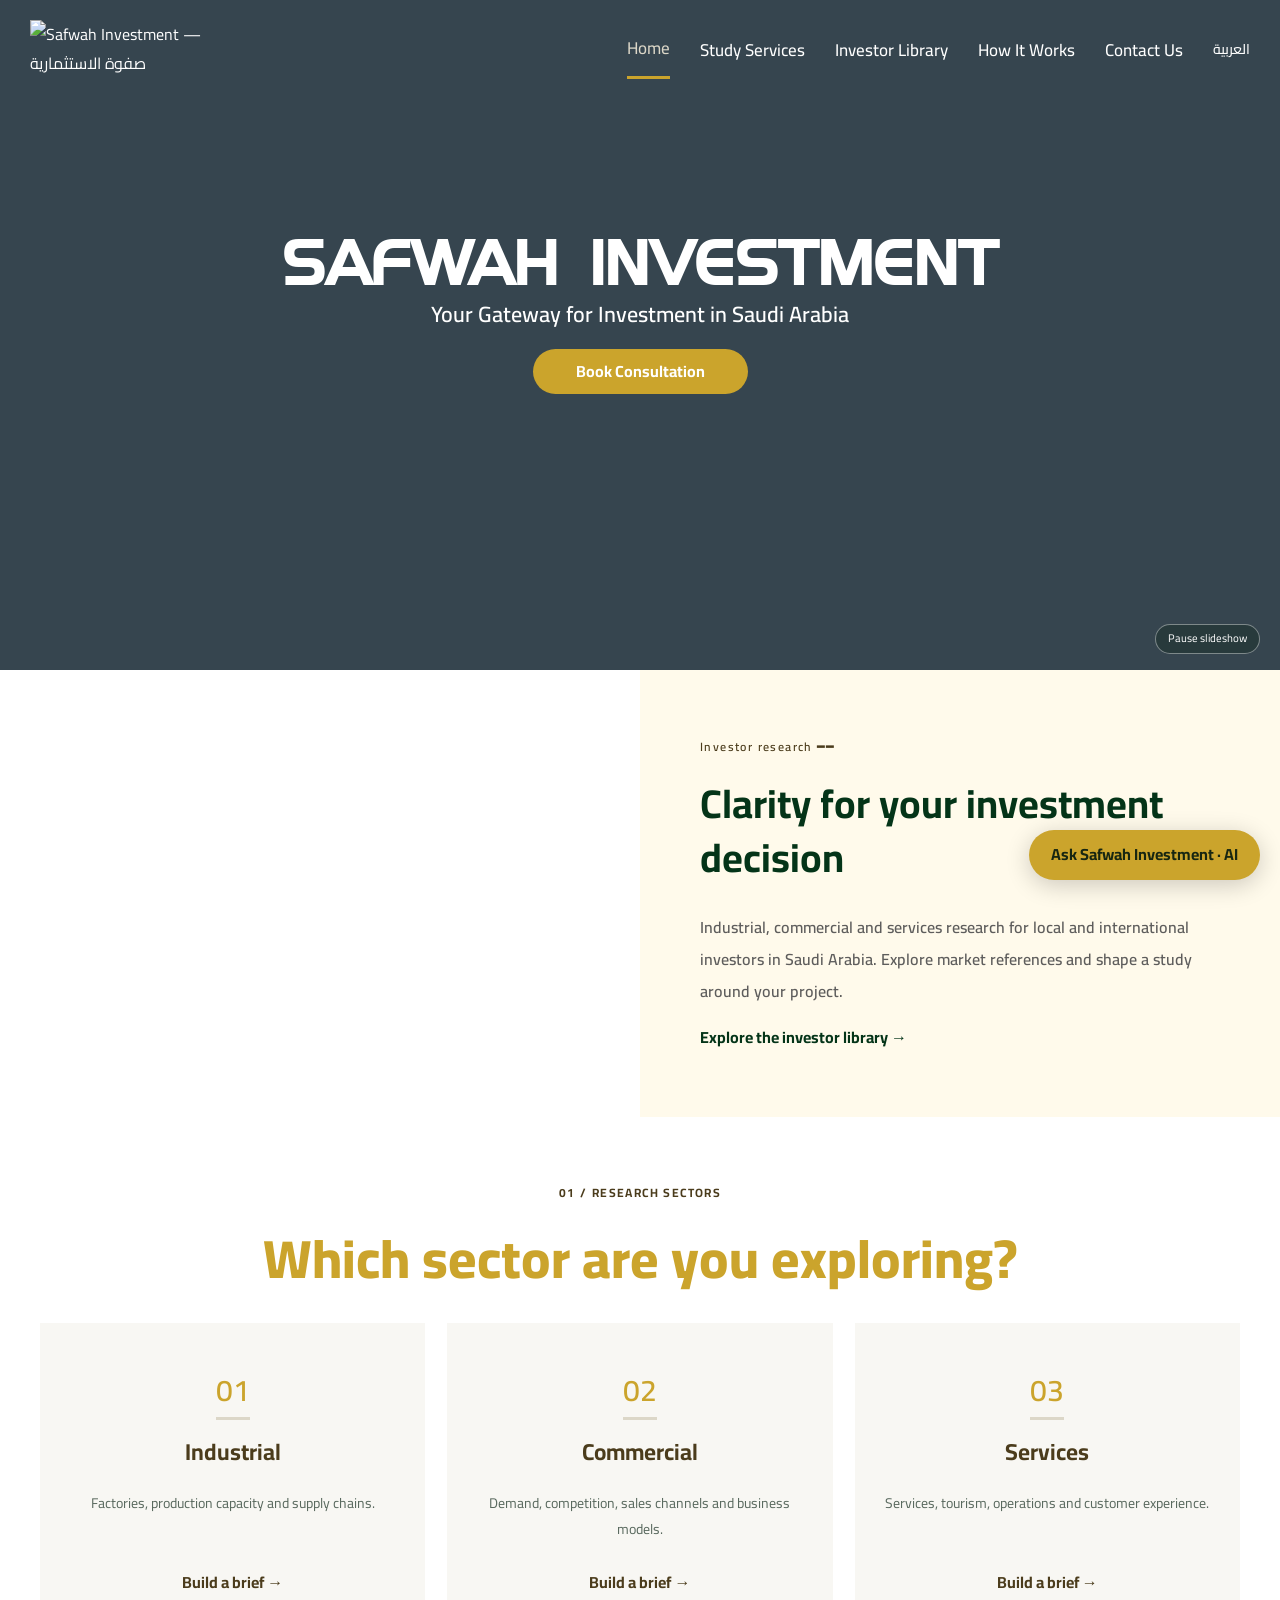
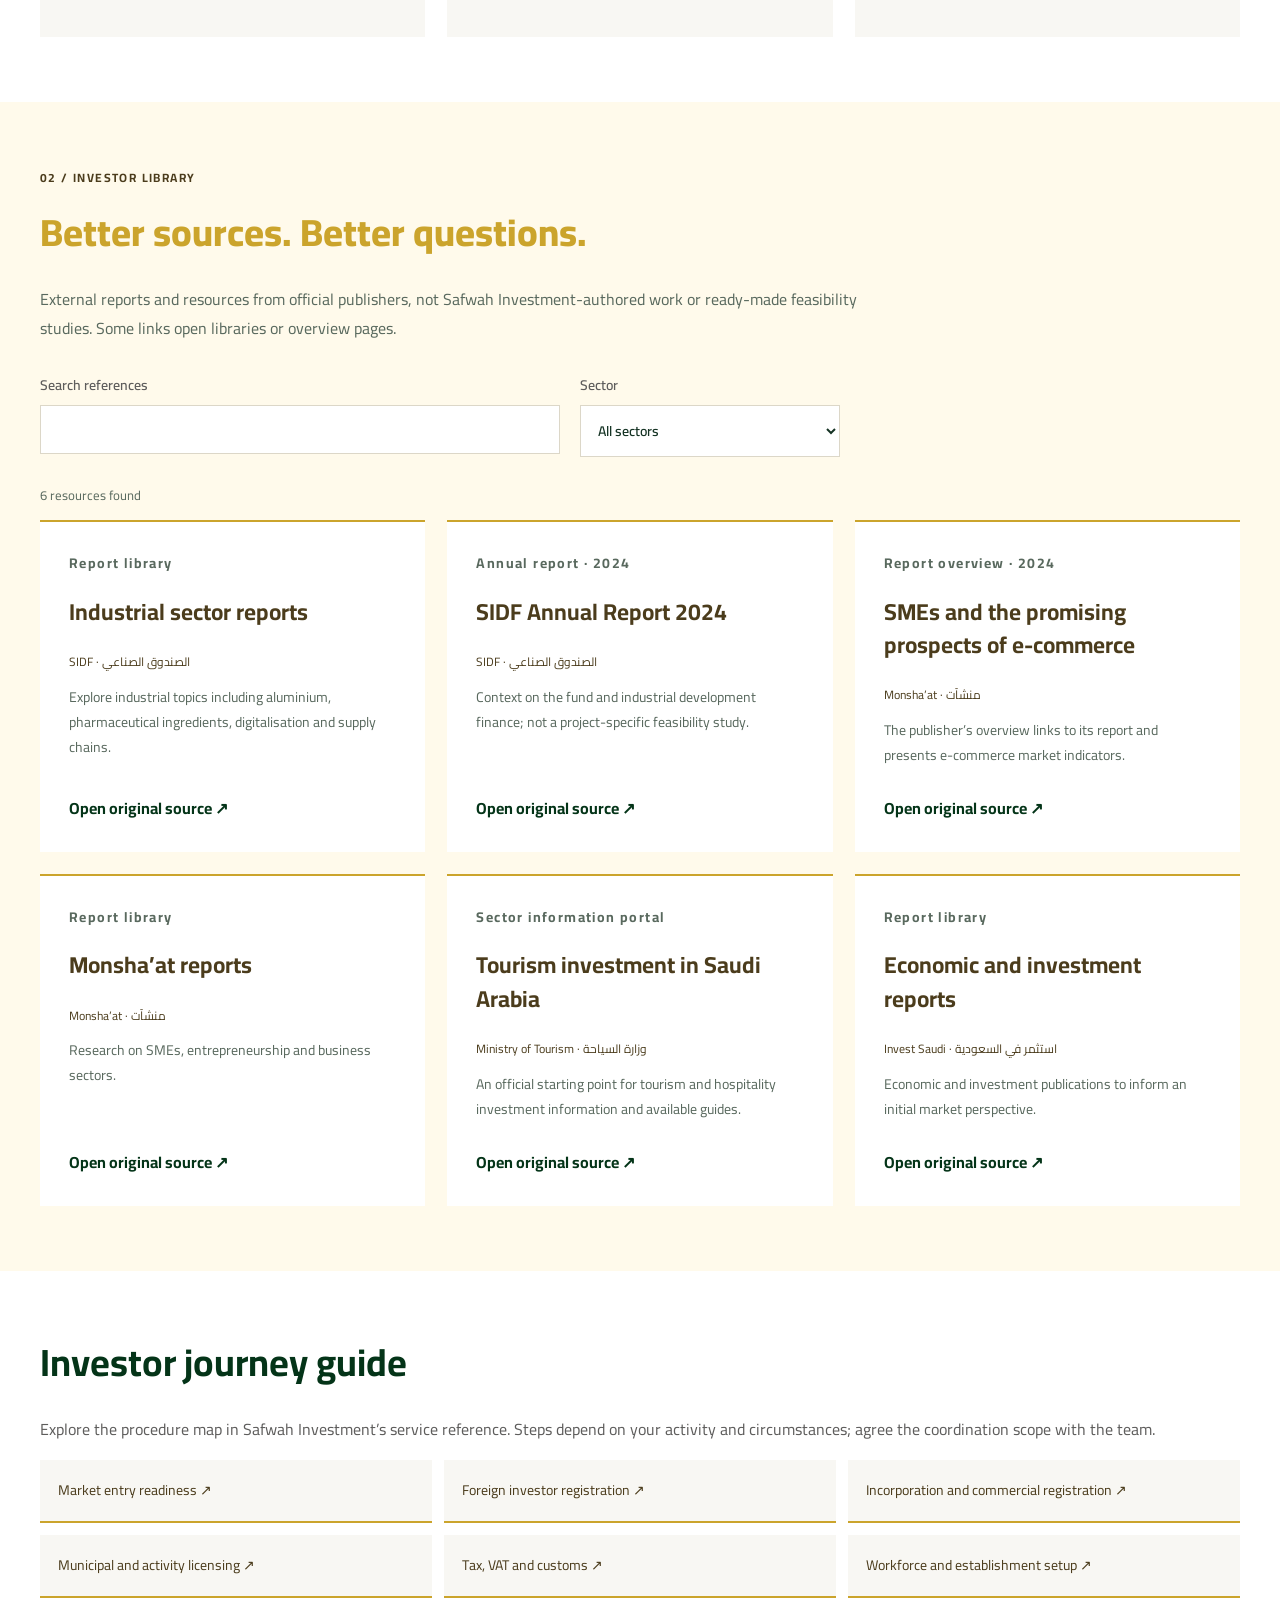
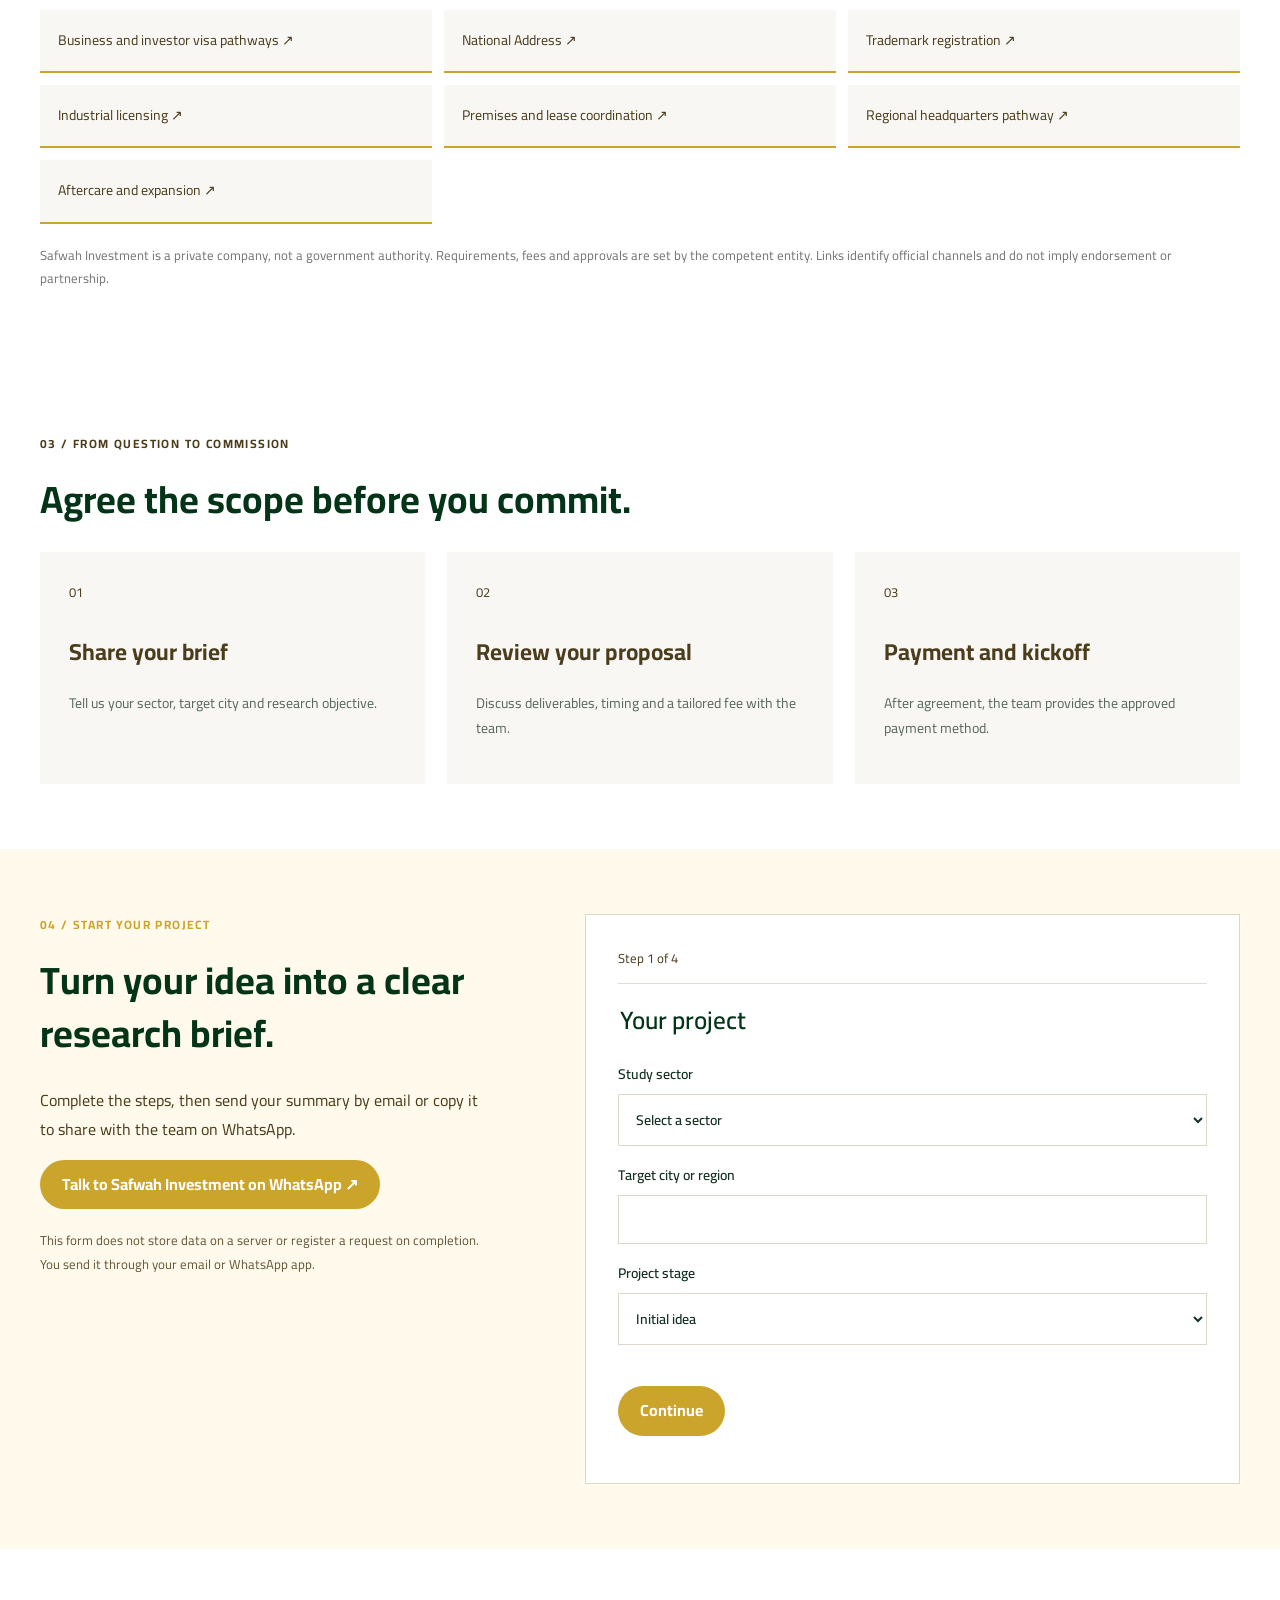
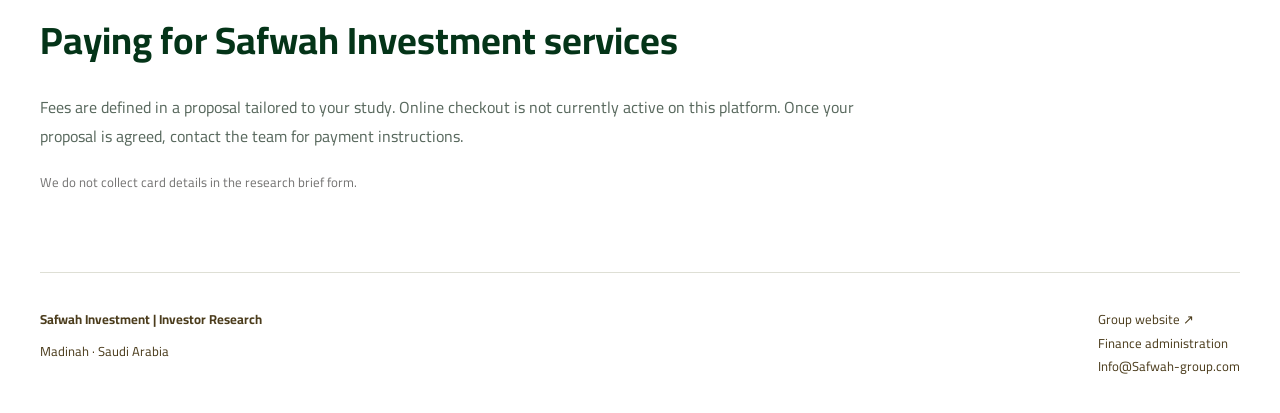
==== commit 37702a52: "Improve finance dashboard, Arabic XLSX export and private Supabase adapter" ====
--- a/index.html
+++ b/index.html
@@ -1 +1 @@
-<!doctype html><html lang="en" dir="ltr"><head><meta charset="utf-8"><meta name="viewport" content="width=device-width,initial-scale=1"><title>Safwah Investment | Investor Research</title><meta name="description" content="Explore Saudi investment research and request a tailored industrial, commercial or services study from Safwah Investment."><link rel="stylesheet" href="styles.css?v=3"><script defer src="app.js?v=4"></script></head><body><a data-ar="انتقل للمحتوى" data-en="Skip to content" href="#main" class="skip">Skip to content</a><header><a href="https://safwah-group.com/" class="brand"><img src="https://safwah-group.com/wp-content/uploads/2025/07/safwah-logo-1.png" alt="Safwah Investment — صفوة الاستثمارية" width="190" height="65"></a><nav><a class="active" href="#main" data-ar="الرئيسية" data-en="Home">Home</a><a href="#sectors" data-ar="خدمات الدراسات" data-en="Study Services">Study Services</a><a href="#library" data-ar="مكتبة المستثمر" data-en="Investor Library">Investor Library</a><a href="#journey" data-ar="كيف نعمل" data-en="How It Works">How It Works</a><a href="#request" data-ar="تواصل معنا" data-en="Contact Us">Contact Us</a><button id="language">العربية</button></nav></header><main id="main"><section class="hero"><div class="hero-slides" aria-hidden="true"><div class="hero-slide" style="background-image:url(https://safwah-group.com/wp-content/uploads/2025/07/intercontinental-madinah-9047763518-2x1-1.avif);animation-delay:0s"></div><div class="hero-slide" style="background-image:url(https://safwah-group.com/wp-content/uploads/2025/07/abae90e8-faf1-4d5a-b658-89faa0d935ef.jpg);animation-delay:6s"></div><div class="hero-slide" style="background-image:url(https://safwah-group.com/wp-content/uploads/2025/07/b9676d6a-5588-47e4-a373-2c89b8c02d3c.jpg);animation-delay:12s"></div><div class="hero-slide" style="background-image:url(https://safwah-group.com/wp-content/uploads/2025/07/Riyadh_Skyline.jpg);animation-delay:18s"></div><div class="hero-slide" style="background-image:url(https://safwah-group.com/wp-content/uploads/2025/08/Riyadh_Skyline.jpg);animation-delay:24s"></div><div class="hero-slide" style="background-image:url(https://safwah-group.com/wp-content/uploads/2025/07/oxagon1.jpg);animation-delay:30s"></div></div><div class="hero-shade"></div><div class="hero-copy"><h1 data-ar="صفوة الاستثمارية" data-en="SAFWAH INVESTMENT">SAFWAH INVESTMENT</h1><p class="hero-tagline" data-ar="بوابتك للاستثمار في المملكة العربية السعودية" data-en="Your Gateway for Investment in Saudi Arabia">Your Gateway for Investment in Saudi Arabia</p><a class="button gold" href="#request" data-ar="اطلب استشارتك" data-en="Book Consultation">Book Consultation</a></div><button id="motion-toggle" class="motion-toggle" type="button" aria-pressed="false" data-ar="إيقاف حركة الصور" data-en="Pause slideshow">Pause slideshow</button></section><section class="brand-intro"><div class="brand-intro-photo" role="img" aria-label="Saudi Arabia"></div><div class="brand-intro-copy"><p class="eyebrow" data-ar="دراسات المستثمر ━━" data-en="Investor research ━━">Investor research ━━</p><h2 data-ar="رؤية أوضح لقرارك الاستثماري" data-en="Clarity for your investment decision">Clarity for your investment decision</h2><p data-ar="دراسات صناعية وتجارية وخدمية للمستثمر المحلي والدولي. استكشف مراجع السوق، وحدد احتياجك، وناقش دراسة مصممة لمشروعك." data-en="Industrial, commercial and services research for local and international investors in Saudi Arabia. Explore market references and shape a study around your project.">Industrial, commercial and services research for local and international investors in Saudi Arabia. Explore market references and shape a study around your project.</p><a class="text-link" href="#library" data-ar="استكشف مكتبة المستثمر ←" data-en="Explore the investor library →">Explore the investor library →</a></div></section><section id="sectors" class="section wrap"><p data-ar="01 / مجالات الدراسات" data-en="01 / RESEARCH SECTORS" class="eyebrow">01 / RESEARCH SECTORS</p><h2 data-ar="ما القطاع الذي تستكشفه؟" data-en="Which sector are you exploring?" >Which sector are you exploring?</h2><div class="grid three"><article class="card"><span class="number">01</span><h3 data-ar="صناعي" data-en="Industrial" >Industrial</h3><p data-ar="المصانع والطاقة الإنتاجية وسلاسل الإمداد." data-en="Factories, production capacity and supply chains." >Factories, production capacity and supply chains.</p><button data-ar="اطلب دراسة ←" data-en="Build a brief →" class="text-link sector-pick" data-sector="industrial">Build a brief →</button></article><article class="card"><span class="number">02</span><h3 data-ar="تجاري" data-en="Commercial" >Commercial</h3><p data-ar="الطلب والمنافسة وقنوات البيع ونموذج الأعمال." data-en="Demand, competition, sales channels and business models." >Demand, competition, sales channels and business models.</p><button data-ar="اطلب دراسة ←" data-en="Build a brief →" class="text-link sector-pick" data-sector="commercial">Build a brief →</button></article><article class="card"><span class="number">03</span><h3 data-ar="خدمي" data-en="Services" >Services</h3><p data-ar="الخدمات والسياحة والتشغيل وتجربة المستفيد." data-en="Services, tourism, operations and customer experience." >Services, tourism, operations and customer experience.</p><button data-ar="اطلب دراسة ←" data-en="Build a brief →" class="text-link sector-pick" data-sector="services">Build a brief →</button></article></div></section><section id="library" class="library section"><div class="wrap"><p data-ar="02 / مكتبة المستثمر" data-en="02 / INVESTOR LIBRARY" class="eyebrow">02 / INVESTOR LIBRARY</p><h2 data-ar="مراجع تساعدك على طرح الأسئلة الصحيحة." data-en="Better sources. Better questions." >Better sources. Better questions.</h2><p data-ar="تقارير ومصادر خارجية من جهات رسمية، وليست أعمالًا من إعداد صفوة الاستثمارية أو دراسات جدوى جاهزة. بعض الروابط تقود إلى مكتبات أو صفحات تعريفية." data-en="External reports and resources from official publishers, not Safwah Investment-authored work or ready-made feasibility studies. Some links open libraries or overview pages." class="intro">External reports and resources from official publishers, not Safwah Investment-authored work or ready-made feasibility studies. Some links open libraries or overview pages.</p><div class="search-row"><label><span data-ar="ابحث في المراجع" data-en="Search references" >Search references</span><input id="search" type="search" maxlength="150"></label><label><span data-ar="المجال" data-en="Sector" >Sector</span><select id="filter"><option value="all" data-ar="جميع المجالات" data-en="All sectors">All sectors</option><option data-ar="صناعي" data-en="Industrial" value="industrial">Industrial</option><option data-ar="تجاري" data-en="Commercial" value="commercial">Commercial</option><option data-ar="خدمي" data-en="Services" value="services">Services</option></select></label></div><p id="result-count" role="status"></p><div id="references" class="grid three"></div><p id="no-results" hidden><span data-ar="لا توجد نتائج. جرّب كلمة أخرى أو غيّر المجال." data-en="No matches. Try another search or sector." >No matches. Try another search or sector.</span></p></div></section><section class="section wrap" id="investor-guide"><h2 data-ar="دليل رحلة المستثمر" data-en="Investor journey guide" >Investor journey guide</h2><p data-ar="استفد من خريطة الإجراءات الواردة في مرجع خدمات صفوة الاستثمارية. تختلف الخطوات حسب نشاطك ووضعك؛ ناقش مع الفريق نطاق التنسيق المناسب." data-en="Explore the procedure map in Safwah Investment’s service reference. Steps depend on your activity and circumstances; agree the coordination scope with the team." >Explore the procedure map in Safwah Investment’s service reference. Steps depend on your activity and circumstances; agree the coordination scope with the team.</p><div class="guide-grid"><a data-ar="جاهزية دخول السوق ↗" data-en="Market entry readiness ↗" href="https://almohammdin.github.io/safwah/services.html" target="_blank" rel="noopener noreferrer">Market entry readiness ↗</a><a data-ar="تسجيل المستثمر الأجنبي ↗" data-en="Foreign investor registration ↗" href="https://misa.gov.sa/" target="_blank" rel="noopener noreferrer">Foreign investor registration ↗</a><a data-ar="تأسيس الشركة والسجل التجاري ↗" data-en="Incorporation and commercial registration ↗" href="https://business.sa/" target="_blank" rel="noopener noreferrer">Incorporation and commercial registration ↗</a><a data-ar="التراخيص البلدية والأنشطة ↗" data-en="Municipal and activity licensing ↗" href="https://balady.gov.sa/" target="_blank" rel="noopener noreferrer">Municipal and activity licensing ↗</a><a data-ar="الزكاة والضريبة والجمارك ↗" data-en="Tax, VAT and customs ↗" href="https://zatca.gov.sa/" target="_blank" rel="noopener noreferrer">Tax, VAT and customs ↗</a><a data-ar="المنشأة والموارد البشرية ↗" data-en="Workforce and establishment setup ↗" href="https://qiwa.sa/" target="_blank" rel="noopener noreferrer">Workforce and establishment setup ↗</a><a data-ar="مسارات التأشيرات ↗" data-en="Business and investor visa pathways ↗" href="https://ksavisa.sa/" target="_blank" rel="noopener noreferrer">Business and investor visa pathways ↗</a><a data-ar="العنوان الوطني ↗" data-en="National Address ↗" href="https://splonline.com.sa/" target="_blank" rel="noopener noreferrer">National Address ↗</a><a data-ar="العلامة التجارية ↗" data-en="Trademark registration ↗" href="https://saip.gov.sa/" target="_blank" rel="noopener noreferrer">Trademark registration ↗</a><a data-ar="الترخيص الصناعي ↗" data-en="Industrial licensing ↗" href="https://mim.gov.sa/" target="_blank" rel="noopener noreferrer">Industrial licensing ↗</a><a data-ar="مقر العمل والإيجار ↗" data-en="Premises and lease coordination ↗" href="https://ejar.sa/" target="_blank" rel="noopener noreferrer">Premises and lease coordination ↗</a><a data-ar="المقر الإقليمي ↗" data-en="Regional headquarters pathway ↗" href="https://misa.gov.sa/" target="_blank" rel="noopener noreferrer">Regional headquarters pathway ↗</a><a data-ar="الرعاية اللاحقة والتوسع ↗" data-en="Aftercare and expansion ↗" href="https://almohammdin.github.io/safwah/services.html" target="_blank" rel="noopener noreferrer">Aftercare and expansion ↗</a></div><p data-ar="صفوة الاستثمارية شركة خاصة وليست جهة حكومية. تحدد الجهات المختصة المتطلبات والرسوم والموافقات. الروابط للتعريف بالجهة المختصة، ولا تعني شراكة أو اعتمادًا." data-en="Safwah Investment is a private company, not a government authority. Requirements, fees and approvals are set by the competent entity. Links identify official channels and do not imply endorsement or partnership." class="small-note">Safwah Investment is a private company, not a government authority. Requirements, fees and approvals are set by the competent entity. Links identify official channels and do not imply endorsement or partnership.</p></section><section id="journey" class="section wrap"><p data-ar="03 / من السؤال إلى التنفيذ" data-en="03 / FROM QUESTION TO COMMISSION" class="eyebrow">03 / FROM QUESTION TO COMMISSION</p><h2 data-ar="نطاق متفق عليه، قبل أي التزام." data-en="Agree the scope before you commit." >Agree the scope before you commit.</h2><div class="grid three"><article class="card"><span class="number">01</span><h3 data-ar="شارك احتياجك" data-en="Share your brief" >Share your brief</h3><p data-ar="حدد القطاع والمدينة والهدف من الدراسة." data-en="Tell us your sector, target city and research objective." >Tell us your sector, target city and research objective.</p></article><article class="card"><span class="number">02</span><h3 data-ar="راجع عرض الدراسة" data-en="Review your proposal" >Review your proposal</h3><p data-ar="تُناقش المخرجات والمدة والسعر مع الفريق لكل مشروع." data-en="Discuss deliverables, timing and a tailored fee with the team." >Discuss deliverables, timing and a tailored fee with the team.</p></article><article class="card"><span class="number">03</span><h3 data-ar="الدفع وبدء العمل" data-en="Payment and kickoff" >Payment and kickoff</h3><p data-ar="بعد الاتفاق، يزوّدك الفريق بطريقة الدفع المعتمدة." data-en="After agreement, the team provides the approved payment method." >After agreement, the team provides the approved payment method.</p></article></div></section><section id="request" class="request section"><div class="wrap request-layout"><div><p data-ar="04 / ابدأ مشروعك" data-en="04 / START YOUR PROJECT" class="eyebrow">04 / START YOUR PROJECT</p><h2 data-ar="حوّل فكرتك إلى طلب دراسة واضح." data-en="Turn your idea into a clear research brief." >Turn your idea into a clear research brief.</h2><p data-ar="أكمل الخطوات، ثم أرسل الملخص بالبريد أو انسخه وشاركه مع الفريق عبر واتساب." data-en="Complete the steps, then send your summary by email or copy it to share with the team on WhatsApp." >Complete the steps, then send your summary by email or copy it to share with the team on WhatsApp.</p><a data-ar="تواصل مع صفوة الاستثمارية عبر واتساب ↗" data-en="Talk to Safwah Investment on WhatsApp ↗" href="https://wa.me/message/JXNFZYJ67RVBG1" class="button gold">Talk to Safwah Investment on WhatsApp ↗</a><p data-ar="لا تُحفظ بيانات النموذج على خادم، ولا يُنشأ طلب بمجرد تعبئته. الإرسال يتم من تطبيق البريد أو واتساب لديك." data-en="This form does not store data on a server or register a request on completion. You send it through your email or WhatsApp app." class="small-note">This form does not store data on a server or register a request on completion. You send it through your email or WhatsApp app.</p></div><form id="brief-form"><p id="progress" aria-live="polite"></p><fieldset data-step="0"><legend><span data-ar="عن مشروعك" data-en="Your project" >Your project</span></legend><label><span data-ar="المجال المطلوب" data-en="Study sector" >Study sector</span><select name="sector" id="study-sector" required><option value="" data-ar="اختر المجال" data-en="Select a sector">Select a sector</option><option data-ar="صناعي" data-en="Industrial" value="industrial">Industrial</option><option data-ar="تجاري" data-en="Commercial" value="commercial">Commercial</option><option data-ar="خدمي" data-en="Services" value="services">Services</option></select></label><label><span data-ar="المدينة أو المنطقة المستهدفة" data-en="Target city or region" >Target city or region</span><input name="city" required maxlength="120" autocomplete="off"></label><label><span data-ar="مرحلة المشروع" data-en="Project stage" >Project stage</span><select name="stage"><option value="idea" data-ar="فكرة أولية" data-en="Initial idea">Initial idea</option><option value="planning" data-ar="التخطيط والإعداد" data-en="Planning">Planning</option><option value="expansion" data-ar="توسع مشروع قائم" data-en="Existing business expansion">Existing business expansion</option></select></label></fieldset><fieldset data-step="1" hidden><legend><span data-ar="نطاق الدراسة" data-en="Research scope" >Research scope</span></legend><label><span data-ar="المطلوب من الدراسة والقرار الذي تريد دعمه" data-en="What should the study address? Which decision will it support?" >What should the study address? Which decision will it support?</span><textarea name="objective" required minlength="15" maxlength="1800" rows="5"></textarea></label><label><span data-ar="توقيت البدء المستهدف (اختياري)" data-en="Preferred start timing (optional)" >Preferred start timing (optional)</span><input name="timing" maxlength="100"></label><p data-ar="لا تُرفق هنا بيانات مالية أو مستندات سرية؛ اتفق مع الفريق على وسيلة مناسبة لمشاركتها." data-en="For confidential documents or financial records, agree a suitable sharing channel with the team." class="small-note">For confidential documents or financial records, agree a suitable sharing channel with the team.</p></fieldset><fieldset data-step="2" hidden><legend><span data-ar="بيانات التواصل" data-en="Contact details" >Contact details</span></legend><label><span data-ar="الاسم" data-en="Full name" >Full name</span><input name="name" type="text" required maxlength="160" autocomplete="name"></label><label><span data-ar="البريد الإلكتروني" data-en="Email" >Email</span><input name="email" type="email" required maxlength="160" autocomplete="email"></label><label><span data-ar="الشركة (اختياري)" data-en="Company (optional)" >Company (optional)</span><input name="company" type="text"  maxlength="160" autocomplete="organization"></label><label><span data-ar="بلد الإقامة" data-en="Country of residence" >Country of residence</span><input name="country" type="text" required maxlength="160" autocomplete="country-name"></label></fieldset><fieldset data-step="3" hidden><legend><span data-ar="راجع ملخص طلبك" data-en="Review your brief" >Review your brief</span></legend><pre id="summary"></pre><div class="actions"><button class="button" type="button" id="email"><span data-ar="افتح رسالة البريد" data-en="Open email draft" >Open email draft</span></button><button type="button" id="copy"><span data-ar="نسخ الملخص" data-en="Copy brief" >Copy brief</span></button><button type="button" id="download"><span data-ar="تنزيل الملخص" data-en="Download brief" >Download brief</span></button></div><p data-ar="لم يُرسل الطلب بعد. أكمل الإرسال في تطبيق البريد، أو انسخ الملخص وأرسله عبر واتساب." data-en="Your request has not been sent. Send the draft in your email app, or copy and share it through WhatsApp." class="small-note">Your request has not been sent. Send the draft in your email app, or copy and share it through WhatsApp.</p></fieldset><div class="actions wizard-controls"><button type="button" id="back"><span data-ar="السابق" data-en="Back" >Back</span></button><button class="button gold" type="button" id="next"><span data-ar="التالي" data-en="Continue" >Continue</span></button></div><p id="form-status" role="status"></p></form></div></section><section class="section wrap" id="payment"><h2 data-ar="الدفع مقابل خدمات صفوة الاستثمارية" data-en="Paying for Safwah Investment services" >Paying for Safwah Investment services</h2><p data-ar="تُحدد الرسوم حسب نطاق الدراسة في عرض سعر خاص بمشروعك. الدفع الإلكتروني غير مفعّل حاليًا على هذه المنصة. تواصل مع الفريق بعد اعتماد العرض للحصول على تعليمات الدفع." data-en="Fees are defined in a proposal tailored to your study. Online checkout is not currently active on this platform. Once your proposal is agreed, contact the team for payment instructions." class="intro">Fees are defined in a proposal tailored to your study. Online checkout is not currently active on this platform. Once your proposal is agreed, contact the team for payment instructions.</p><p data-ar="لن نطلب بيانات بطاقتك في نموذج الدراسة." data-en="We do not collect card details in the research brief form." class="small-note">We do not collect card details in the research brief form.</p></section></main><footer class="wrap"><div><strong data-ar="صفوة الاستثمارية | دراسات المستثمر" data-en="Safwah Investment | Investor Research" >Safwah Investment | Investor Research</strong><p data-ar="المدينة المنورة · المملكة العربية السعودية" data-en="Madinah · Saudi Arabia" >Madinah · Saudi Arabia</p></div><div><a data-ar="الموقع الرئيسي ↗" data-en="Group website ↗" href="https://safwah-group.com/" class="">Group website ↗</a><br><a href="mailto:Info@Safwah-group.com">Info@Safwah-group.com</a></div></footer><noscript>Please enable JavaScript to use the library and study brief. Contact Info@Safwah-group.com for assistance.</noscript><button data-ar="اسأل صفوة الاستثمارية · AI" data-en="Ask Safwah Investment · AI" id="ai-open" class="button gold ai-launch" aria-controls="ai-panel" aria-expanded="false">Ask Safwah Investment · AI</button><aside id="ai-panel" hidden aria-labelledby="ai-title"><div class="ai-heading"><h2 data-ar="مساعد المستثمر AI" data-en="Investor AI assistant" id="ai-title">Investor AI assistant</h2><button data-ar="إغلاق" data-en="Close" id="ai-close" type="button">Close</button></div><p data-ar="لأسئلة دخول السوق والتراخيص والتأسيس والدراسات. لا تشارك بيانات الهوية أو البطاقات أو المستندات السرية." data-en="For market entry, licensing, incorporation and research questions. Do not share identity documents, card details or confidential records." class="small-note">For market entry, licensing, incorporation and research questions. Do not share identity documents, card details or confidential records.</p><p id="ai-status" role="status"></p><div id="ai-log" role="log" aria-live="polite"></div><form id="ai-form"><label><span data-ar="سؤالك" data-en="Your question" >Your question</span><textarea id="ai-question" rows="3" required maxlength="2000" disabled></textarea></label><button data-ar="إرسال" data-en="Send" id="ai-send" class="button gold" type="submit" disabled>Send</button></form><p data-ar="عند التفعيل، تُرسل رسائلك إلى مزود الذكاء الاصطناعي للرد والبحث. الإجابات الآلية معلومات عامة وليست موافقة رسمية أو استشارة قانونية أو ضريبية ملزمة." data-en="When activated, messages are sent to the AI provider for answering and research. AI responses are general information, not official approval or binding legal or tax advice." class="small-note">When activated, messages are sent to the AI provider for answering and research. AI responses are general information, not official approval or binding legal or tax advice.</p><a data-ar="تواصل مع فريق صفوة الاستثمارية ↗" data-en="Contact the Safwah Investment team ↗" href="https://wa.me/message/JXNFZYJ67RVBG1" class="text-link">Contact the Safwah Investment team ↗</a></aside><script src="ai-config.js"></script><script src="ai-chat.js?v=4" defer></script></body></html>+<!doctype html><html lang="en" dir="ltr"><head><meta charset="utf-8"><meta name="viewport" content="width=device-width,initial-scale=1"><title>Safwah Investment | Investor Research</title><meta name="description" content="Explore Saudi investment research and request a tailored industrial, commercial or services study from Safwah Investment."><link rel="stylesheet" href="styles.css?v=3"><script defer src="app.js?v=4"></script></head><body><a data-ar="انتقل للمحتوى" data-en="Skip to content" href="#main" class="skip">Skip to content</a><header><a href="https://safwah-group.com/" class="brand"><img src="https://safwah-group.com/wp-content/uploads/2025/07/safwah-logo-1.png" alt="Safwah Investment — صفوة الاستثمارية" width="190" height="65"></a><nav><a class="active" href="#main" data-ar="الرئيسية" data-en="Home">Home</a><a href="#sectors" data-ar="خدمات الدراسات" data-en="Study Services">Study Services</a><a href="#library" data-ar="مكتبة المستثمر" data-en="Investor Library">Investor Library</a><a href="#journey" data-ar="كيف نعمل" data-en="How It Works">How It Works</a><a href="#request" data-ar="تواصل معنا" data-en="Contact Us">Contact Us</a><button id="language">العربية</button></nav></header><main id="main"><section class="hero"><div class="hero-slides" aria-hidden="true"><div class="hero-slide" style="background-image:url(https://safwah-group.com/wp-content/uploads/2025/07/intercontinental-madinah-9047763518-2x1-1.avif);animation-delay:0s"></div><div class="hero-slide" style="background-image:url(https://safwah-group.com/wp-content/uploads/2025/07/abae90e8-faf1-4d5a-b658-89faa0d935ef.jpg);animation-delay:6s"></div><div class="hero-slide" style="background-image:url(https://safwah-group.com/wp-content/uploads/2025/07/b9676d6a-5588-47e4-a373-2c89b8c02d3c.jpg);animation-delay:12s"></div><div class="hero-slide" style="background-image:url(https://safwah-group.com/wp-content/uploads/2025/07/Riyadh_Skyline.jpg);animation-delay:18s"></div><div class="hero-slide" style="background-image:url(https://safwah-group.com/wp-content/uploads/2025/08/Riyadh_Skyline.jpg);animation-delay:24s"></div><div class="hero-slide" style="background-image:url(https://safwah-group.com/wp-content/uploads/2025/07/oxagon1.jpg);animation-delay:30s"></div></div><div class="hero-shade"></div><div class="hero-copy"><h1 data-ar="صفوة الاستثمارية" data-en="SAFWAH INVESTMENT">SAFWAH INVESTMENT</h1><p class="hero-tagline" data-ar="بوابتك للاستثمار في المملكة العربية السعودية" data-en="Your Gateway for Investment in Saudi Arabia">Your Gateway for Investment in Saudi Arabia</p><a class="button gold" href="#request" data-ar="اطلب استشارتك" data-en="Book Consultation">Book Consultation</a></div><button id="motion-toggle" class="motion-toggle" type="button" aria-pressed="false" data-ar="إيقاف حركة الصور" data-en="Pause slideshow">Pause slideshow</button></section><section class="brand-intro"><div class="brand-intro-photo" role="img" aria-label="Saudi Arabia"></div><div class="brand-intro-copy"><p class="eyebrow" data-ar="دراسات المستثمر ━━" data-en="Investor research ━━">Investor research ━━</p><h2 data-ar="رؤية أوضح لقرارك الاستثماري" data-en="Clarity for your investment decision">Clarity for your investment decision</h2><p data-ar="دراسات صناعية وتجارية وخدمية للمستثمر المحلي والدولي. استكشف مراجع السوق، وحدد احتياجك، وناقش دراسة مصممة لمشروعك." data-en="Industrial, commercial and services research for local and international investors in Saudi Arabia. Explore market references and shape a study around your project.">Industrial, commercial and services research for local and international investors in Saudi Arabia. Explore market references and shape a study around your project.</p><a class="text-link" href="#library" data-ar="استكشف مكتبة المستثمر ←" data-en="Explore the investor library →">Explore the investor library →</a></div></section><section id="sectors" class="section wrap"><p data-ar="01 / مجالات الدراسات" data-en="01 / RESEARCH SECTORS" class="eyebrow">01 / RESEARCH SECTORS</p><h2 data-ar="ما القطاع الذي تستكشفه؟" data-en="Which sector are you exploring?" >Which sector are you exploring?</h2><div class="grid three"><article class="card"><span class="number">01</span><h3 data-ar="صناعي" data-en="Industrial" >Industrial</h3><p data-ar="المصانع والطاقة الإنتاجية وسلاسل الإمداد." data-en="Factories, production capacity and supply chains." >Factories, production capacity and supply chains.</p><button data-ar="اطلب دراسة ←" data-en="Build a brief →" class="text-link sector-pick" data-sector="industrial">Build a brief →</button></article><article class="card"><span class="number">02</span><h3 data-ar="تجاري" data-en="Commercial" >Commercial</h3><p data-ar="الطلب والمنافسة وقنوات البيع ونموذج الأعمال." data-en="Demand, competition, sales channels and business models." >Demand, competition, sales channels and business models.</p><button data-ar="اطلب دراسة ←" data-en="Build a brief →" class="text-link sector-pick" data-sector="commercial">Build a brief →</button></article><article class="card"><span class="number">03</span><h3 data-ar="خدمي" data-en="Services" >Services</h3><p data-ar="الخدمات والسياحة والتشغيل وتجربة المستفيد." data-en="Services, tourism, operations and customer experience." >Services, tourism, operations and customer experience.</p><button data-ar="اطلب دراسة ←" data-en="Build a brief →" class="text-link sector-pick" data-sector="services">Build a brief →</button></article></div></section><section id="library" class="library section"><div class="wrap"><p data-ar="02 / مكتبة المستثمر" data-en="02 / INVESTOR LIBRARY" class="eyebrow">02 / INVESTOR LIBRARY</p><h2 data-ar="مراجع تساعدك على طرح الأسئلة الصحيحة." data-en="Better sources. Better questions." >Better sources. Better questions.</h2><p data-ar="تقارير ومصادر خارجية من جهات رسمية، وليست أعمالًا من إعداد صفوة الاستثمارية أو دراسات جدوى جاهزة. بعض الروابط تقود إلى مكتبات أو صفحات تعريفية." data-en="External reports and resources from official publishers, not Safwah Investment-authored work or ready-made feasibility studies. Some links open libraries or overview pages." class="intro">External reports and resources from official publishers, not Safwah Investment-authored work or ready-made feasibility studies. Some links open libraries or overview pages.</p><div class="search-row"><label><span data-ar="ابحث في المراجع" data-en="Search references" >Search references</span><input id="search" type="search" maxlength="150"></label><label><span data-ar="المجال" data-en="Sector" >Sector</span><select id="filter"><option value="all" data-ar="جميع المجالات" data-en="All sectors">All sectors</option><option data-ar="صناعي" data-en="Industrial" value="industrial">Industrial</option><option data-ar="تجاري" data-en="Commercial" value="commercial">Commercial</option><option data-ar="خدمي" data-en="Services" value="services">Services</option></select></label></div><p id="result-count" role="status"></p><div id="references" class="grid three"></div><p id="no-results" hidden><span data-ar="لا توجد نتائج. جرّب كلمة أخرى أو غيّر المجال." data-en="No matches. Try another search or sector." >No matches. Try another search or sector.</span></p></div></section><section class="section wrap" id="investor-guide"><h2 data-ar="دليل رحلة المستثمر" data-en="Investor journey guide" >Investor journey guide</h2><p data-ar="استفد من خريطة الإجراءات الواردة في مرجع خدمات صفوة الاستثمارية. تختلف الخطوات حسب نشاطك ووضعك؛ ناقش مع الفريق نطاق التنسيق المناسب." data-en="Explore the procedure map in Safwah Investment’s service reference. Steps depend on your activity and circumstances; agree the coordination scope with the team." >Explore the procedure map in Safwah Investment’s service reference. Steps depend on your activity and circumstances; agree the coordination scope with the team.</p><div class="guide-grid"><a data-ar="جاهزية دخول السوق ↗" data-en="Market entry readiness ↗" href="https://almohammdin.github.io/safwah/services.html" target="_blank" rel="noopener noreferrer">Market entry readiness ↗</a><a data-ar="تسجيل المستثمر الأجنبي ↗" data-en="Foreign investor registration ↗" href="https://misa.gov.sa/" target="_blank" rel="noopener noreferrer">Foreign investor registration ↗</a><a data-ar="تأسيس الشركة والسجل التجاري ↗" data-en="Incorporation and commercial registration ↗" href="https://business.sa/" target="_blank" rel="noopener noreferrer">Incorporation and commercial registration ↗</a><a data-ar="التراخيص البلدية والأنشطة ↗" data-en="Municipal and activity licensing ↗" href="https://balady.gov.sa/" target="_blank" rel="noopener noreferrer">Municipal and activity licensing ↗</a><a data-ar="الزكاة والضريبة والجمارك ↗" data-en="Tax, VAT and customs ↗" href="https://zatca.gov.sa/" target="_blank" rel="noopener noreferrer">Tax, VAT and customs ↗</a><a data-ar="المنشأة والموارد البشرية ↗" data-en="Workforce and establishment setup ↗" href="https://qiwa.sa/" target="_blank" rel="noopener noreferrer">Workforce and establishment setup ↗</a><a data-ar="مسارات التأشيرات ↗" data-en="Business and investor visa pathways ↗" href="https://ksavisa.sa/" target="_blank" rel="noopener noreferrer">Business and investor visa pathways ↗</a><a data-ar="العنوان الوطني ↗" data-en="National Address ↗" href="https://splonline.com.sa/" target="_blank" rel="noopener noreferrer">National Address ↗</a><a data-ar="العلامة التجارية ↗" data-en="Trademark registration ↗" href="https://saip.gov.sa/" target="_blank" rel="noopener noreferrer">Trademark registration ↗</a><a data-ar="الترخيص الصناعي ↗" data-en="Industrial licensing ↗" href="https://mim.gov.sa/" target="_blank" rel="noopener noreferrer">Industrial licensing ↗</a><a data-ar="مقر العمل والإيجار ↗" data-en="Premises and lease coordination ↗" href="https://ejar.sa/" target="_blank" rel="noopener noreferrer">Premises and lease coordination ↗</a><a data-ar="المقر الإقليمي ↗" data-en="Regional headquarters pathway ↗" href="https://misa.gov.sa/" target="_blank" rel="noopener noreferrer">Regional headquarters pathway ↗</a><a data-ar="الرعاية اللاحقة والتوسع ↗" data-en="Aftercare and expansion ↗" href="https://almohammdin.github.io/safwah/services.html" target="_blank" rel="noopener noreferrer">Aftercare and expansion ↗</a></div><p data-ar="صفوة الاستثمارية شركة خاصة وليست جهة حكومية. تحدد الجهات المختصة المتطلبات والرسوم والموافقات. الروابط للتعريف بالجهة المختصة، ولا تعني شراكة أو اعتمادًا." data-en="Safwah Investment is a private company, not a government authority. Requirements, fees and approvals are set by the competent entity. Links identify official channels and do not imply endorsement or partnership." class="small-note">Safwah Investment is a private company, not a government authority. Requirements, fees and approvals are set by the competent entity. Links identify official channels and do not imply endorsement or partnership.</p></section><section id="journey" class="section wrap"><p data-ar="03 / من السؤال إلى التنفيذ" data-en="03 / FROM QUESTION TO COMMISSION" class="eyebrow">03 / FROM QUESTION TO COMMISSION</p><h2 data-ar="نطاق متفق عليه، قبل أي التزام." data-en="Agree the scope before you commit." >Agree the scope before you commit.</h2><div class="grid three"><article class="card"><span class="number">01</span><h3 data-ar="شارك احتياجك" data-en="Share your brief" >Share your brief</h3><p data-ar="حدد القطاع والمدينة والهدف من الدراسة." data-en="Tell us your sector, target city and research objective." >Tell us your sector, target city and research objective.</p></article><article class="card"><span class="number">02</span><h3 data-ar="راجع عرض الدراسة" data-en="Review your proposal" >Review your proposal</h3><p data-ar="تُناقش المخرجات والمدة والسعر مع الفريق لكل مشروع." data-en="Discuss deliverables, timing and a tailored fee with the team." >Discuss deliverables, timing and a tailored fee with the team.</p></article><article class="card"><span class="number">03</span><h3 data-ar="الدفع وبدء العمل" data-en="Payment and kickoff" >Payment and kickoff</h3><p data-ar="بعد الاتفاق، يزوّدك الفريق بطريقة الدفع المعتمدة." data-en="After agreement, the team provides the approved payment method." >After agreement, the team provides the approved payment method.</p></article></div></section><section id="request" class="request section"><div class="wrap request-layout"><div><p data-ar="04 / ابدأ مشروعك" data-en="04 / START YOUR PROJECT" class="eyebrow">04 / START YOUR PROJECT</p><h2 data-ar="حوّل فكرتك إلى طلب دراسة واضح." data-en="Turn your idea into a clear research brief." >Turn your idea into a clear research brief.</h2><p data-ar="أكمل الخطوات، ثم أرسل الملخص بالبريد أو انسخه وشاركه مع الفريق عبر واتساب." data-en="Complete the steps, then send your summary by email or copy it to share with the team on WhatsApp." >Complete the steps, then send your summary by email or copy it to share with the team on WhatsApp.</p><a data-ar="تواصل مع صفوة الاستثمارية عبر واتساب ↗" data-en="Talk to Safwah Investment on WhatsApp ↗" href="https://wa.me/message/JXNFZYJ67RVBG1" class="button gold">Talk to Safwah Investment on WhatsApp ↗</a><p data-ar="لا تُحفظ بيانات النموذج على خادم، ولا يُنشأ طلب بمجرد تعبئته. الإرسال يتم من تطبيق البريد أو واتساب لديك." data-en="This form does not store data on a server or register a request on completion. You send it through your email or WhatsApp app." class="small-note">This form does not store data on a server or register a request on completion. You send it through your email or WhatsApp app.</p></div><form id="brief-form"><p id="progress" aria-live="polite"></p><fieldset data-step="0"><legend><span data-ar="عن مشروعك" data-en="Your project" >Your project</span></legend><label><span data-ar="المجال المطلوب" data-en="Study sector" >Study sector</span><select name="sector" id="study-sector" required><option value="" data-ar="اختر المجال" data-en="Select a sector">Select a sector</option><option data-ar="صناعي" data-en="Industrial" value="industrial">Industrial</option><option data-ar="تجاري" data-en="Commercial" value="commercial">Commercial</option><option data-ar="خدمي" data-en="Services" value="services">Services</option></select></label><label><span data-ar="المدينة أو المنطقة المستهدفة" data-en="Target city or region" >Target city or region</span><input name="city" required maxlength="120" autocomplete="off"></label><label><span data-ar="مرحلة المشروع" data-en="Project stage" >Project stage</span><select name="stage"><option value="idea" data-ar="فكرة أولية" data-en="Initial idea">Initial idea</option><option value="planning" data-ar="التخطيط والإعداد" data-en="Planning">Planning</option><option value="expansion" data-ar="توسع مشروع قائم" data-en="Existing business expansion">Existing business expansion</option></select></label></fieldset><fieldset data-step="1" hidden><legend><span data-ar="نطاق الدراسة" data-en="Research scope" >Research scope</span></legend><label><span data-ar="المطلوب من الدراسة والقرار الذي تريد دعمه" data-en="What should the study address? Which decision will it support?" >What should the study address? Which decision will it support?</span><textarea name="objective" required minlength="15" maxlength="1800" rows="5"></textarea></label><label><span data-ar="توقيت البدء المستهدف (اختياري)" data-en="Preferred start timing (optional)" >Preferred start timing (optional)</span><input name="timing" maxlength="100"></label><p data-ar="لا تُرفق هنا بيانات مالية أو مستندات سرية؛ اتفق مع الفريق على وسيلة مناسبة لمشاركتها." data-en="For confidential documents or financial records, agree a suitable sharing channel with the team." class="small-note">For confidential documents or financial records, agree a suitable sharing channel with the team.</p></fieldset><fieldset data-step="2" hidden><legend><span data-ar="بيانات التواصل" data-en="Contact details" >Contact details</span></legend><label><span data-ar="الاسم" data-en="Full name" >Full name</span><input name="name" type="text" required maxlength="160" autocomplete="name"></label><label><span data-ar="البريد الإلكتروني" data-en="Email" >Email</span><input name="email" type="email" required maxlength="160" autocomplete="email"></label><label><span data-ar="الشركة (اختياري)" data-en="Company (optional)" >Company (optional)</span><input name="company" type="text"  maxlength="160" autocomplete="organization"></label><label><span data-ar="بلد الإقامة" data-en="Country of residence" >Country of residence</span><input name="country" type="text" required maxlength="160" autocomplete="country-name"></label></fieldset><fieldset data-step="3" hidden><legend><span data-ar="راجع ملخص طلبك" data-en="Review your brief" >Review your brief</span></legend><pre id="summary"></pre><div class="actions"><button class="button" type="button" id="email"><span data-ar="افتح رسالة البريد" data-en="Open email draft" >Open email draft</span></button><button type="button" id="copy"><span data-ar="نسخ الملخص" data-en="Copy brief" >Copy brief</span></button><button type="button" id="download"><span data-ar="تنزيل الملخص" data-en="Download brief" >Download brief</span></button></div><p data-ar="لم يُرسل الطلب بعد. أكمل الإرسال في تطبيق البريد، أو انسخ الملخص وأرسله عبر واتساب." data-en="Your request has not been sent. Send the draft in your email app, or copy and share it through WhatsApp." class="small-note">Your request has not been sent. Send the draft in your email app, or copy and share it through WhatsApp.</p></fieldset><div class="actions wizard-controls"><button type="button" id="back"><span data-ar="السابق" data-en="Back" >Back</span></button><button class="button gold" type="button" id="next"><span data-ar="التالي" data-en="Continue" >Continue</span></button></div><p id="form-status" role="status"></p></form></div></section><section class="section wrap" id="payment"><h2 data-ar="الدفع مقابل خدمات صفوة الاستثمارية" data-en="Paying for Safwah Investment services" >Paying for Safwah Investment services</h2><p data-ar="تُحدد الرسوم حسب نطاق الدراسة في عرض سعر خاص بمشروعك. الدفع الإلكتروني غير مفعّل حاليًا على هذه المنصة. تواصل مع الفريق بعد اعتماد العرض للحصول على تعليمات الدفع." data-en="Fees are defined in a proposal tailored to your study. Online checkout is not currently active on this platform. Once your proposal is agreed, contact the team for payment instructions." class="intro">Fees are defined in a proposal tailored to your study. Online checkout is not currently active on this platform. Once your proposal is agreed, contact the team for payment instructions.</p><p data-ar="لن نطلب بيانات بطاقتك في نموذج الدراسة." data-en="We do not collect card details in the research brief form." class="small-note">We do not collect card details in the research brief form.</p></section></main><footer class="wrap"><div><strong data-ar="صفوة الاستثمارية | دراسات المستثمر" data-en="Safwah Investment | Investor Research" >Safwah Investment | Investor Research</strong><p data-ar="المدينة المنورة · المملكة العربية السعودية" data-en="Madinah · Saudi Arabia" >Madinah · Saudi Arabia</p></div><div><a data-ar="الموقع الرئيسي ↗" data-en="Group website ↗" href="https://safwah-group.com/" class="">Group website ↗</a><br><a href="finance/" data-ar="الإدارة المالية" data-en="Finance administration">Finance administration</a><br><a href="mailto:Info@Safwah-group.com">Info@Safwah-group.com</a></div></footer><noscript>Please enable JavaScript to use the library and study brief. Contact Info@Safwah-group.com for assistance.</noscript><button data-ar="اسأل صفوة الاستثمارية · AI" data-en="Ask Safwah Investment · AI" id="ai-open" class="button gold ai-launch" aria-controls="ai-panel" aria-expanded="false">Ask Safwah Investment · AI</button><aside id="ai-panel" hidden aria-labelledby="ai-title"><div class="ai-heading"><h2 data-ar="مساعد المستثمر AI" data-en="Investor AI assistant" id="ai-title">Investor AI assistant</h2><button data-ar="إغلاق" data-en="Close" id="ai-close" type="button">Close</button></div><p data-ar="لأسئلة دخول السوق والتراخيص والتأسيس والدراسات. لا تشارك بيانات الهوية أو البطاقات أو المستندات السرية." data-en="For market entry, licensing, incorporation and research questions. Do not share identity documents, card details or confidential records." class="small-note">For market entry, licensing, incorporation and research questions. Do not share identity documents, card details or confidential records.</p><p id="ai-status" role="status"></p><div id="ai-log" role="log" aria-live="polite"></div><form id="ai-form"><label><span data-ar="سؤالك" data-en="Your question" >Your question</span><textarea id="ai-question" rows="3" required maxlength="2000" disabled></textarea></label><button data-ar="إرسال" data-en="Send" id="ai-send" class="button gold" type="submit" disabled>Send</button></form><p data-ar="عند التفعيل، تُرسل رسائلك إلى مزود الذكاء الاصطناعي للرد والبحث. الإجابات الآلية معلومات عامة وليست موافقة رسمية أو استشارة قانونية أو ضريبية ملزمة." data-en="When activated, messages are sent to the AI provider for answering and research. AI responses are general information, not official approval or binding legal or tax advice." class="small-note">When activated, messages are sent to the AI provider for answering and research. AI responses are general information, not official approval or binding legal or tax advice.</p><a data-ar="تواصل مع فريق صفوة الاستثمارية ↗" data-en="Contact the Safwah Investment team ↗" href="https://wa.me/message/JXNFZYJ67RVBG1" class="text-link">Contact the Safwah Investment team ↗</a></aside><script src="ai-config.js"></script><script src="ai-chat.js?v=4" defer></script></body></html>
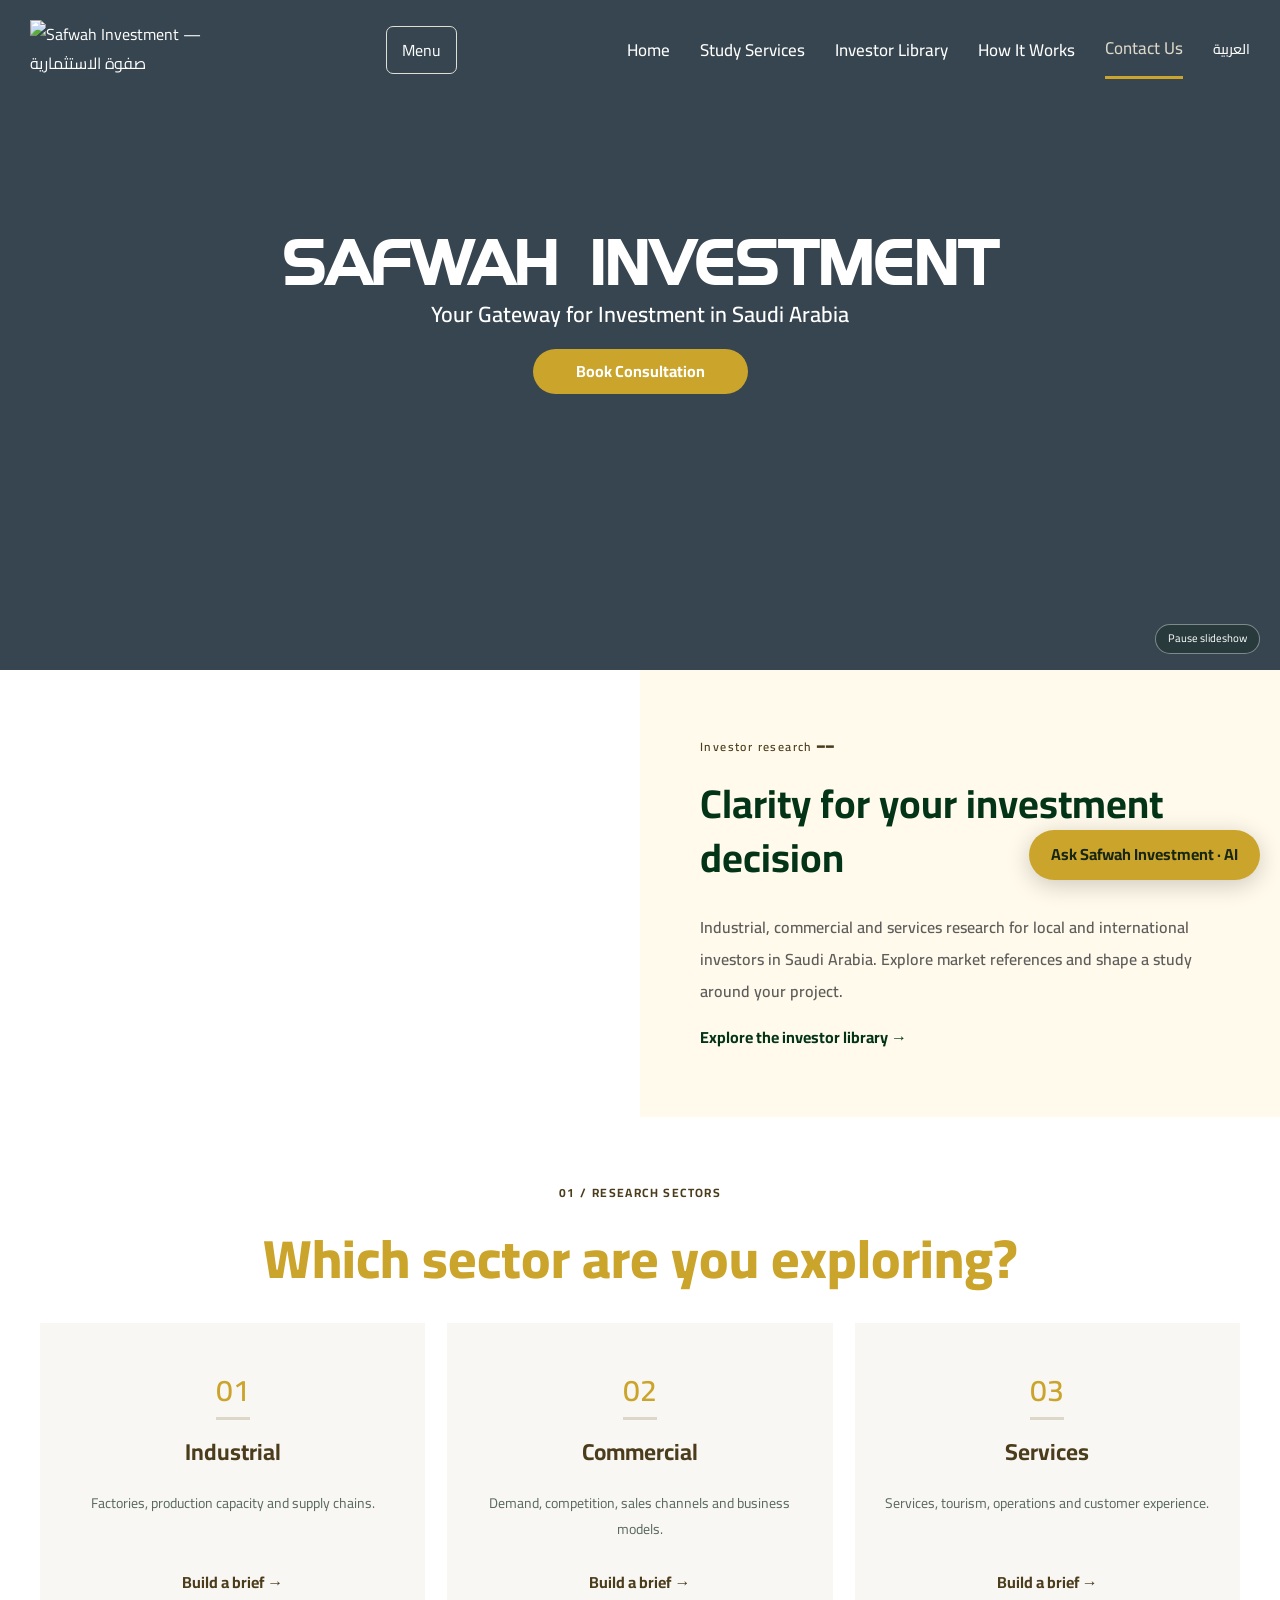
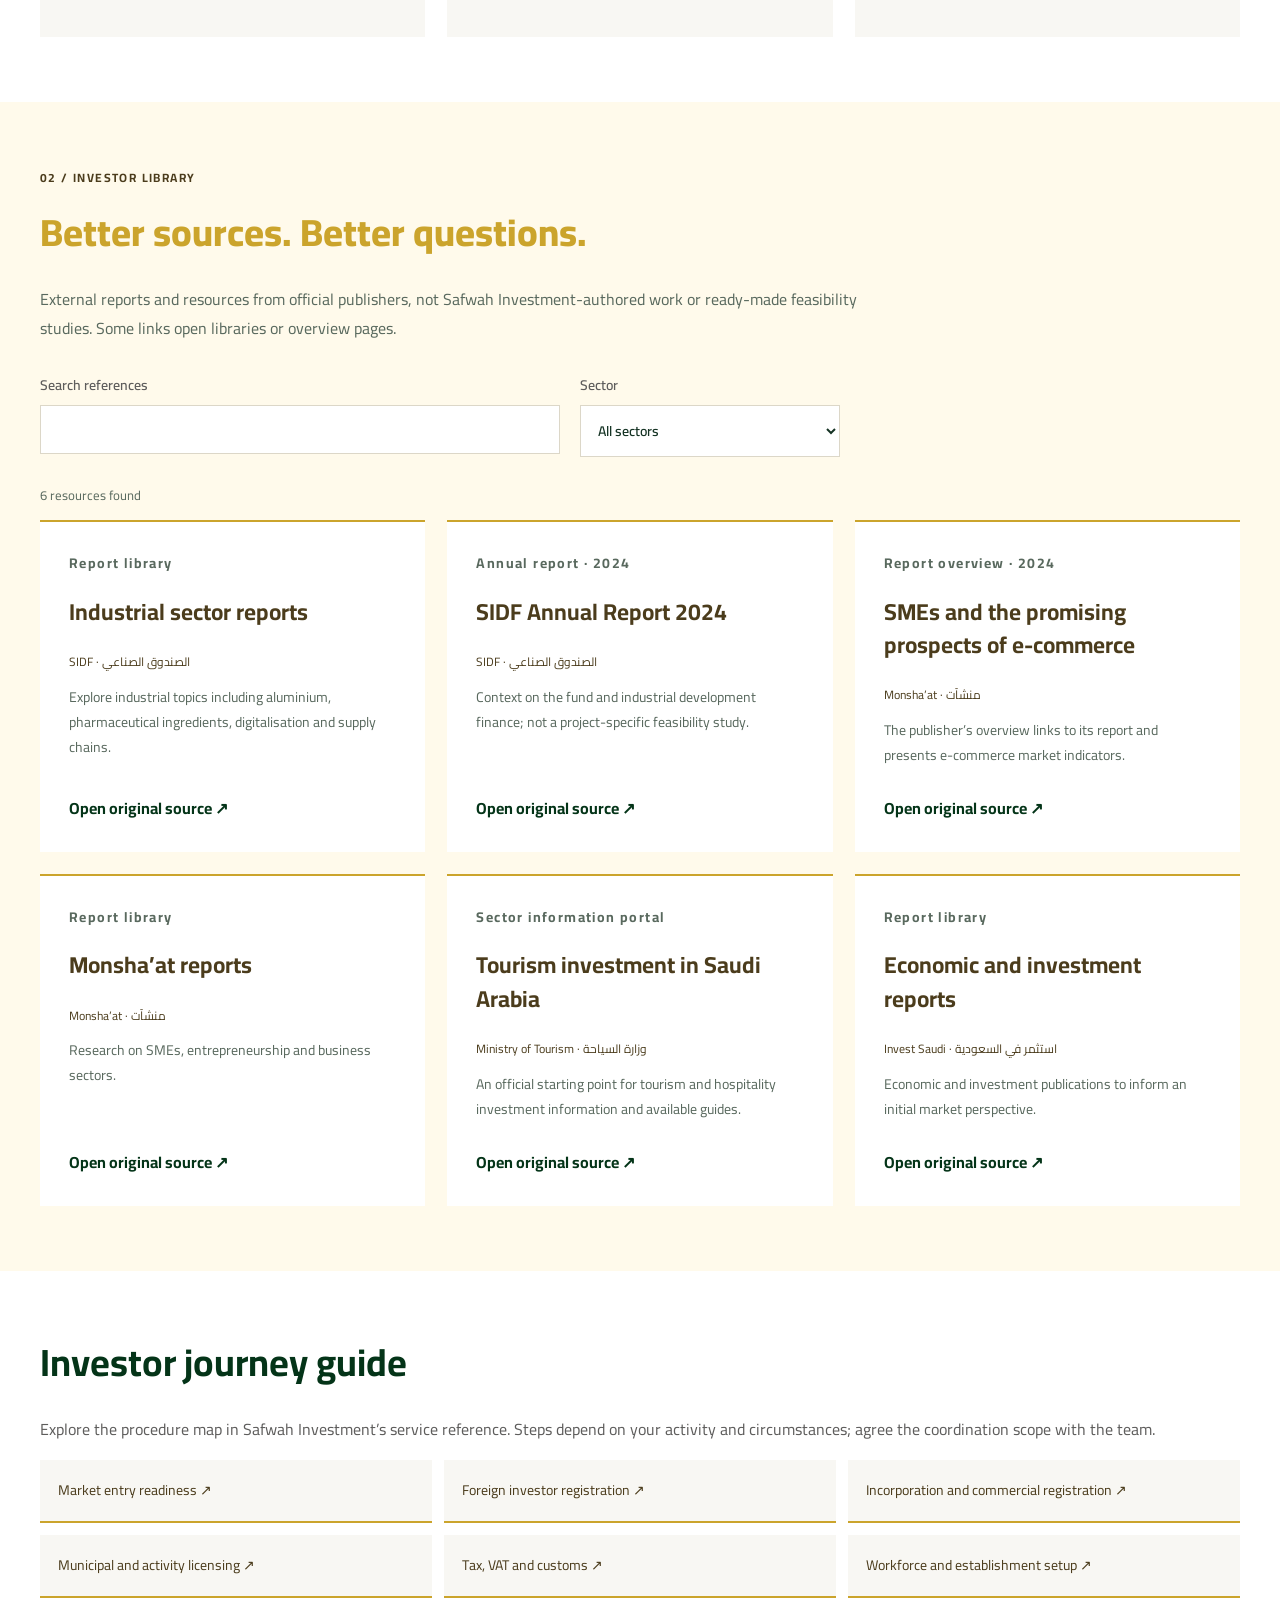
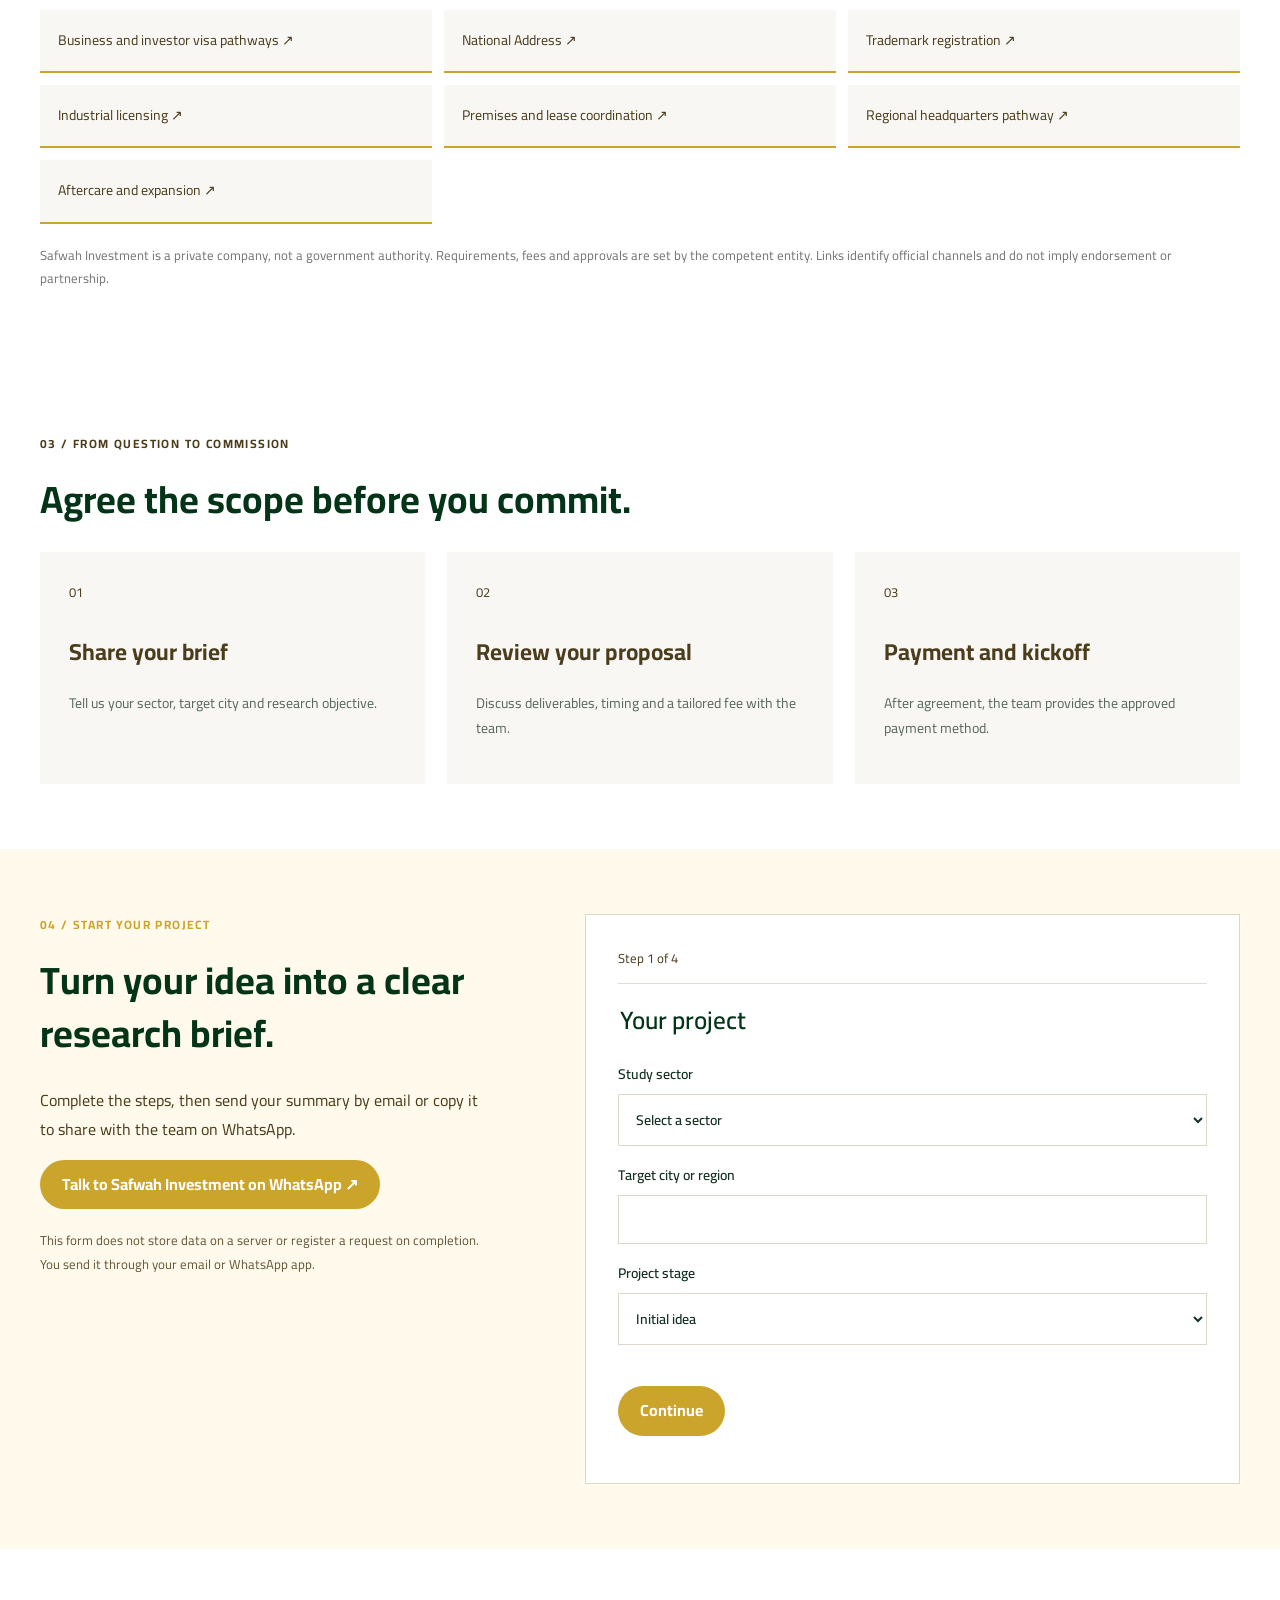
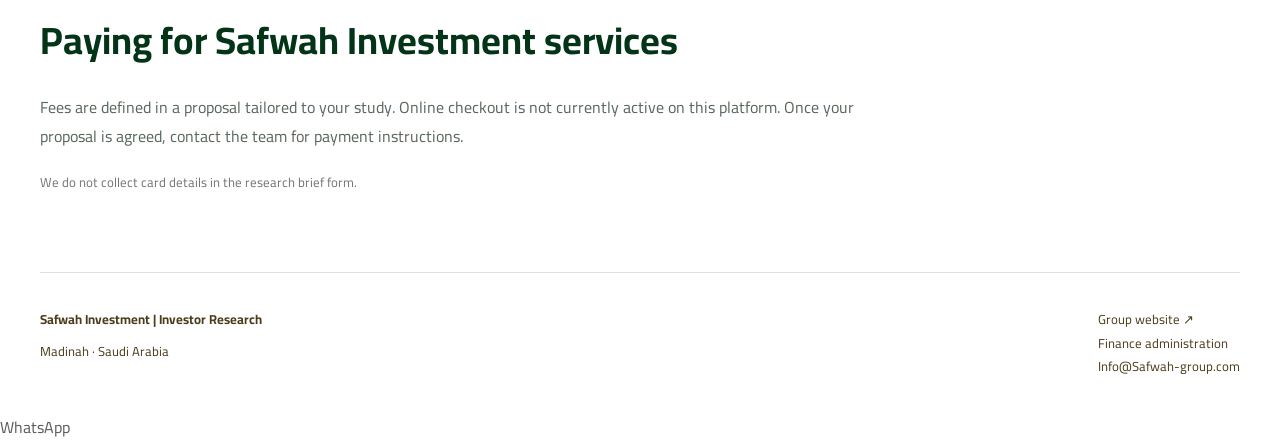
==== commit 5a392f6c: "Improve site navigation SEO and WhatsApp access" ====
--- a/index.html
+++ b/index.html
@@ -1 +1 @@
-<!doctype html><html lang="en" dir="ltr"><head><meta charset="utf-8"><meta name="viewport" content="width=device-width,initial-scale=1"><title>Safwah Investment | Investor Research</title><meta name="description" content="Explore Saudi investment research and request a tailored industrial, commercial or services study from Safwah Investment."><link rel="stylesheet" href="styles.css?v=3"><script defer src="app.js?v=4"></script></head><body><a data-ar="انتقل للمحتوى" data-en="Skip to content" href="#main" class="skip">Skip to content</a><header><a href="https://safwah-group.com/" class="brand"><img src="https://safwah-group.com/wp-content/uploads/2025/07/safwah-logo-1.png" alt="Safwah Investment — صفوة الاستثمارية" width="190" height="65"></a><nav><a class="active" href="#main" data-ar="الرئيسية" data-en="Home">Home</a><a href="#sectors" data-ar="خدمات الدراسات" data-en="Study Services">Study Services</a><a href="#library" data-ar="مكتبة المستثمر" data-en="Investor Library">Investor Library</a><a href="#journey" data-ar="كيف نعمل" data-en="How It Works">How It Works</a><a href="#request" data-ar="تواصل معنا" data-en="Contact Us">Contact Us</a><button id="language">العربية</button></nav></header><main id="main"><section class="hero"><div class="hero-slides" aria-hidden="true"><div class="hero-slide" style="background-image:url(https://safwah-group.com/wp-content/uploads/2025/07/intercontinental-madinah-9047763518-2x1-1.avif);animation-delay:0s"></div><div class="hero-slide" style="background-image:url(https://safwah-group.com/wp-content/uploads/2025/07/abae90e8-faf1-4d5a-b658-89faa0d935ef.jpg);animation-delay:6s"></div><div class="hero-slide" style="background-image:url(https://safwah-group.com/wp-content/uploads/2025/07/b9676d6a-5588-47e4-a373-2c89b8c02d3c.jpg);animation-delay:12s"></div><div class="hero-slide" style="background-image:url(https://safwah-group.com/wp-content/uploads/2025/07/Riyadh_Skyline.jpg);animation-delay:18s"></div><div class="hero-slide" style="background-image:url(https://safwah-group.com/wp-content/uploads/2025/08/Riyadh_Skyline.jpg);animation-delay:24s"></div><div class="hero-slide" style="background-image:url(https://safwah-group.com/wp-content/uploads/2025/07/oxagon1.jpg);animation-delay:30s"></div></div><div class="hero-shade"></div><div class="hero-copy"><h1 data-ar="صفوة الاستثمارية" data-en="SAFWAH INVESTMENT">SAFWAH INVESTMENT</h1><p class="hero-tagline" data-ar="بوابتك للاستثمار في المملكة العربية السعودية" data-en="Your Gateway for Investment in Saudi Arabia">Your Gateway for Investment in Saudi Arabia</p><a class="button gold" href="#request" data-ar="اطلب استشارتك" data-en="Book Consultation">Book Consultation</a></div><button id="motion-toggle" class="motion-toggle" type="button" aria-pressed="false" data-ar="إيقاف حركة الصور" data-en="Pause slideshow">Pause slideshow</button></section><section class="brand-intro"><div class="brand-intro-photo" role="img" aria-label="Saudi Arabia"></div><div class="brand-intro-copy"><p class="eyebrow" data-ar="دراسات المستثمر ━━" data-en="Investor research ━━">Investor research ━━</p><h2 data-ar="رؤية أوضح لقرارك الاستثماري" data-en="Clarity for your investment decision">Clarity for your investment decision</h2><p data-ar="دراسات صناعية وتجارية وخدمية للمستثمر المحلي والدولي. استكشف مراجع السوق، وحدد احتياجك، وناقش دراسة مصممة لمشروعك." data-en="Industrial, commercial and services research for local and international investors in Saudi Arabia. Explore market references and shape a study around your project.">Industrial, commercial and services research for local and international investors in Saudi Arabia. Explore market references and shape a study around your project.</p><a class="text-link" href="#library" data-ar="استكشف مكتبة المستثمر ←" data-en="Explore the investor library →">Explore the investor library →</a></div></section><section id="sectors" class="section wrap"><p data-ar="01 / مجالات الدراسات" data-en="01 / RESEARCH SECTORS" class="eyebrow">01 / RESEARCH SECTORS</p><h2 data-ar="ما القطاع الذي تستكشفه؟" data-en="Which sector are you exploring?" >Which sector are you exploring?</h2><div class="grid three"><article class="card"><span class="number">01</span><h3 data-ar="صناعي" data-en="Industrial" >Industrial</h3><p data-ar="المصانع والطاقة الإنتاجية وسلاسل الإمداد." data-en="Factories, production capacity and supply chains." >Factories, production capacity and supply chains.</p><button data-ar="اطلب دراسة ←" data-en="Build a brief →" class="text-link sector-pick" data-sector="industrial">Build a brief →</button></article><article class="card"><span class="number">02</span><h3 data-ar="تجاري" data-en="Commercial" >Commercial</h3><p data-ar="الطلب والمنافسة وقنوات البيع ونموذج الأعمال." data-en="Demand, competition, sales channels and business models." >Demand, competition, sales channels and business models.</p><button data-ar="اطلب دراسة ←" data-en="Build a brief →" class="text-link sector-pick" data-sector="commercial">Build a brief →</button></article><article class="card"><span class="number">03</span><h3 data-ar="خدمي" data-en="Services" >Services</h3><p data-ar="الخدمات والسياحة والتشغيل وتجربة المستفيد." data-en="Services, tourism, operations and customer experience." >Services, tourism, operations and customer experience.</p><button data-ar="اطلب دراسة ←" data-en="Build a brief →" class="text-link sector-pick" data-sector="services">Build a brief →</button></article></div></section><section id="library" class="library section"><div class="wrap"><p data-ar="02 / مكتبة المستثمر" data-en="02 / INVESTOR LIBRARY" class="eyebrow">02 / INVESTOR LIBRARY</p><h2 data-ar="مراجع تساعدك على طرح الأسئلة الصحيحة." data-en="Better sources. Better questions." >Better sources. Better questions.</h2><p data-ar="تقارير ومصادر خارجية من جهات رسمية، وليست أعمالًا من إعداد صفوة الاستثمارية أو دراسات جدوى جاهزة. بعض الروابط تقود إلى مكتبات أو صفحات تعريفية." data-en="External reports and resources from official publishers, not Safwah Investment-authored work or ready-made feasibility studies. Some links open libraries or overview pages." class="intro">External reports and resources from official publishers, not Safwah Investment-authored work or ready-made feasibility studies. Some links open libraries or overview pages.</p><div class="search-row"><label><span data-ar="ابحث في المراجع" data-en="Search references" >Search references</span><input id="search" type="search" maxlength="150"></label><label><span data-ar="المجال" data-en="Sector" >Sector</span><select id="filter"><option value="all" data-ar="جميع المجالات" data-en="All sectors">All sectors</option><option data-ar="صناعي" data-en="Industrial" value="industrial">Industrial</option><option data-ar="تجاري" data-en="Commercial" value="commercial">Commercial</option><option data-ar="خدمي" data-en="Services" value="services">Services</option></select></label></div><p id="result-count" role="status"></p><div id="references" class="grid three"></div><p id="no-results" hidden><span data-ar="لا توجد نتائج. جرّب كلمة أخرى أو غيّر المجال." data-en="No matches. Try another search or sector." >No matches. Try another search or sector.</span></p></div></section><section class="section wrap" id="investor-guide"><h2 data-ar="دليل رحلة المستثمر" data-en="Investor journey guide" >Investor journey guide</h2><p data-ar="استفد من خريطة الإجراءات الواردة في مرجع خدمات صفوة الاستثمارية. تختلف الخطوات حسب نشاطك ووضعك؛ ناقش مع الفريق نطاق التنسيق المناسب." data-en="Explore the procedure map in Safwah Investment’s service reference. Steps depend on your activity and circumstances; agree the coordination scope with the team." >Explore the procedure map in Safwah Investment’s service reference. Steps depend on your activity and circumstances; agree the coordination scope with the team.</p><div class="guide-grid"><a data-ar="جاهزية دخول السوق ↗" data-en="Market entry readiness ↗" href="https://almohammdin.github.io/safwah/services.html" target="_blank" rel="noopener noreferrer">Market entry readiness ↗</a><a data-ar="تسجيل المستثمر الأجنبي ↗" data-en="Foreign investor registration ↗" href="https://misa.gov.sa/" target="_blank" rel="noopener noreferrer">Foreign investor registration ↗</a><a data-ar="تأسيس الشركة والسجل التجاري ↗" data-en="Incorporation and commercial registration ↗" href="https://business.sa/" target="_blank" rel="noopener noreferrer">Incorporation and commercial registration ↗</a><a data-ar="التراخيص البلدية والأنشطة ↗" data-en="Municipal and activity licensing ↗" href="https://balady.gov.sa/" target="_blank" rel="noopener noreferrer">Municipal and activity licensing ↗</a><a data-ar="الزكاة والضريبة والجمارك ↗" data-en="Tax, VAT and customs ↗" href="https://zatca.gov.sa/" target="_blank" rel="noopener noreferrer">Tax, VAT and customs ↗</a><a data-ar="المنشأة والموارد البشرية ↗" data-en="Workforce and establishment setup ↗" href="https://qiwa.sa/" target="_blank" rel="noopener noreferrer">Workforce and establishment setup ↗</a><a data-ar="مسارات التأشيرات ↗" data-en="Business and investor visa pathways ↗" href="https://ksavisa.sa/" target="_blank" rel="noopener noreferrer">Business and investor visa pathways ↗</a><a data-ar="العنوان الوطني ↗" data-en="National Address ↗" href="https://splonline.com.sa/" target="_blank" rel="noopener noreferrer">National Address ↗</a><a data-ar="العلامة التجارية ↗" data-en="Trademark registration ↗" href="https://saip.gov.sa/" target="_blank" rel="noopener noreferrer">Trademark registration ↗</a><a data-ar="الترخيص الصناعي ↗" data-en="Industrial licensing ↗" href="https://mim.gov.sa/" target="_blank" rel="noopener noreferrer">Industrial licensing ↗</a><a data-ar="مقر العمل والإيجار ↗" data-en="Premises and lease coordination ↗" href="https://ejar.sa/" target="_blank" rel="noopener noreferrer">Premises and lease coordination ↗</a><a data-ar="المقر الإقليمي ↗" data-en="Regional headquarters pathway ↗" href="https://misa.gov.sa/" target="_blank" rel="noopener noreferrer">Regional headquarters pathway ↗</a><a data-ar="الرعاية اللاحقة والتوسع ↗" data-en="Aftercare and expansion ↗" href="https://almohammdin.github.io/safwah/services.html" target="_blank" rel="noopener noreferrer">Aftercare and expansion ↗</a></div><p data-ar="صفوة الاستثمارية شركة خاصة وليست جهة حكومية. تحدد الجهات المختصة المتطلبات والرسوم والموافقات. الروابط للتعريف بالجهة المختصة، ولا تعني شراكة أو اعتمادًا." data-en="Safwah Investment is a private company, not a government authority. Requirements, fees and approvals are set by the competent entity. Links identify official channels and do not imply endorsement or partnership." class="small-note">Safwah Investment is a private company, not a government authority. Requirements, fees and approvals are set by the competent entity. Links identify official channels and do not imply endorsement or partnership.</p></section><section id="journey" class="section wrap"><p data-ar="03 / من السؤال إلى التنفيذ" data-en="03 / FROM QUESTION TO COMMISSION" class="eyebrow">03 / FROM QUESTION TO COMMISSION</p><h2 data-ar="نطاق متفق عليه، قبل أي التزام." data-en="Agree the scope before you commit." >Agree the scope before you commit.</h2><div class="grid three"><article class="card"><span class="number">01</span><h3 data-ar="شارك احتياجك" data-en="Share your brief" >Share your brief</h3><p data-ar="حدد القطاع والمدينة والهدف من الدراسة." data-en="Tell us your sector, target city and research objective." >Tell us your sector, target city and research objective.</p></article><article class="card"><span class="number">02</span><h3 data-ar="راجع عرض الدراسة" data-en="Review your proposal" >Review your proposal</h3><p data-ar="تُناقش المخرجات والمدة والسعر مع الفريق لكل مشروع." data-en="Discuss deliverables, timing and a tailored fee with the team." >Discuss deliverables, timing and a tailored fee with the team.</p></article><article class="card"><span class="number">03</span><h3 data-ar="الدفع وبدء العمل" data-en="Payment and kickoff" >Payment and kickoff</h3><p data-ar="بعد الاتفاق، يزوّدك الفريق بطريقة الدفع المعتمدة." data-en="After agreement, the team provides the approved payment method." >After agreement, the team provides the approved payment method.</p></article></div></section><section id="request" class="request section"><div class="wrap request-layout"><div><p data-ar="04 / ابدأ مشروعك" data-en="04 / START YOUR PROJECT" class="eyebrow">04 / START YOUR PROJECT</p><h2 data-ar="حوّل فكرتك إلى طلب دراسة واضح." data-en="Turn your idea into a clear research brief." >Turn your idea into a clear research brief.</h2><p data-ar="أكمل الخطوات، ثم أرسل الملخص بالبريد أو انسخه وشاركه مع الفريق عبر واتساب." data-en="Complete the steps, then send your summary by email or copy it to share with the team on WhatsApp." >Complete the steps, then send your summary by email or copy it to share with the team on WhatsApp.</p><a data-ar="تواصل مع صفوة الاستثمارية عبر واتساب ↗" data-en="Talk to Safwah Investment on WhatsApp ↗" href="https://wa.me/message/JXNFZYJ67RVBG1" class="button gold">Talk to Safwah Investment on WhatsApp ↗</a><p data-ar="لا تُحفظ بيانات النموذج على خادم، ولا يُنشأ طلب بمجرد تعبئته. الإرسال يتم من تطبيق البريد أو واتساب لديك." data-en="This form does not store data on a server or register a request on completion. You send it through your email or WhatsApp app." class="small-note">This form does not store data on a server or register a request on completion. You send it through your email or WhatsApp app.</p></div><form id="brief-form"><p id="progress" aria-live="polite"></p><fieldset data-step="0"><legend><span data-ar="عن مشروعك" data-en="Your project" >Your project</span></legend><label><span data-ar="المجال المطلوب" data-en="Study sector" >Study sector</span><select name="sector" id="study-sector" required><option value="" data-ar="اختر المجال" data-en="Select a sector">Select a sector</option><option data-ar="صناعي" data-en="Industrial" value="industrial">Industrial</option><option data-ar="تجاري" data-en="Commercial" value="commercial">Commercial</option><option data-ar="خدمي" data-en="Services" value="services">Services</option></select></label><label><span data-ar="المدينة أو المنطقة المستهدفة" data-en="Target city or region" >Target city or region</span><input name="city" required maxlength="120" autocomplete="off"></label><label><span data-ar="مرحلة المشروع" data-en="Project stage" >Project stage</span><select name="stage"><option value="idea" data-ar="فكرة أولية" data-en="Initial idea">Initial idea</option><option value="planning" data-ar="التخطيط والإعداد" data-en="Planning">Planning</option><option value="expansion" data-ar="توسع مشروع قائم" data-en="Existing business expansion">Existing business expansion</option></select></label></fieldset><fieldset data-step="1" hidden><legend><span data-ar="نطاق الدراسة" data-en="Research scope" >Research scope</span></legend><label><span data-ar="المطلوب من الدراسة والقرار الذي تريد دعمه" data-en="What should the study address? Which decision will it support?" >What should the study address? Which decision will it support?</span><textarea name="objective" required minlength="15" maxlength="1800" rows="5"></textarea></label><label><span data-ar="توقيت البدء المستهدف (اختياري)" data-en="Preferred start timing (optional)" >Preferred start timing (optional)</span><input name="timing" maxlength="100"></label><p data-ar="لا تُرفق هنا بيانات مالية أو مستندات سرية؛ اتفق مع الفريق على وسيلة مناسبة لمشاركتها." data-en="For confidential documents or financial records, agree a suitable sharing channel with the team." class="small-note">For confidential documents or financial records, agree a suitable sharing channel with the team.</p></fieldset><fieldset data-step="2" hidden><legend><span data-ar="بيانات التواصل" data-en="Contact details" >Contact details</span></legend><label><span data-ar="الاسم" data-en="Full name" >Full name</span><input name="name" type="text" required maxlength="160" autocomplete="name"></label><label><span data-ar="البريد الإلكتروني" data-en="Email" >Email</span><input name="email" type="email" required maxlength="160" autocomplete="email"></label><label><span data-ar="الشركة (اختياري)" data-en="Company (optional)" >Company (optional)</span><input name="company" type="text"  maxlength="160" autocomplete="organization"></label><label><span data-ar="بلد الإقامة" data-en="Country of residence" >Country of residence</span><input name="country" type="text" required maxlength="160" autocomplete="country-name"></label></fieldset><fieldset data-step="3" hidden><legend><span data-ar="راجع ملخص طلبك" data-en="Review your brief" >Review your brief</span></legend><pre id="summary"></pre><div class="actions"><button class="button" type="button" id="email"><span data-ar="افتح رسالة البريد" data-en="Open email draft" >Open email draft</span></button><button type="button" id="copy"><span data-ar="نسخ الملخص" data-en="Copy brief" >Copy brief</span></button><button type="button" id="download"><span data-ar="تنزيل الملخص" data-en="Download brief" >Download brief</span></button></div><p data-ar="لم يُرسل الطلب بعد. أكمل الإرسال في تطبيق البريد، أو انسخ الملخص وأرسله عبر واتساب." data-en="Your request has not been sent. Send the draft in your email app, or copy and share it through WhatsApp." class="small-note">Your request has not been sent. Send the draft in your email app, or copy and share it through WhatsApp.</p></fieldset><div class="actions wizard-controls"><button type="button" id="back"><span data-ar="السابق" data-en="Back" >Back</span></button><button class="button gold" type="button" id="next"><span data-ar="التالي" data-en="Continue" >Continue</span></button></div><p id="form-status" role="status"></p></form></div></section><section class="section wrap" id="payment"><h2 data-ar="الدفع مقابل خدمات صفوة الاستثمارية" data-en="Paying for Safwah Investment services" >Paying for Safwah Investment services</h2><p data-ar="تُحدد الرسوم حسب نطاق الدراسة في عرض سعر خاص بمشروعك. الدفع الإلكتروني غير مفعّل حاليًا على هذه المنصة. تواصل مع الفريق بعد اعتماد العرض للحصول على تعليمات الدفع." data-en="Fees are defined in a proposal tailored to your study. Online checkout is not currently active on this platform. Once your proposal is agreed, contact the team for payment instructions." class="intro">Fees are defined in a proposal tailored to your study. Online checkout is not currently active on this platform. Once your proposal is agreed, contact the team for payment instructions.</p><p data-ar="لن نطلب بيانات بطاقتك في نموذج الدراسة." data-en="We do not collect card details in the research brief form." class="small-note">We do not collect card details in the research brief form.</p></section></main><footer class="wrap"><div><strong data-ar="صفوة الاستثمارية | دراسات المستثمر" data-en="Safwah Investment | Investor Research" >Safwah Investment | Investor Research</strong><p data-ar="المدينة المنورة · المملكة العربية السعودية" data-en="Madinah · Saudi Arabia" >Madinah · Saudi Arabia</p></div><div><a data-ar="الموقع الرئيسي ↗" data-en="Group website ↗" href="https://safwah-group.com/" class="">Group website ↗</a><br><a href="finance/" data-ar="الإدارة المالية" data-en="Finance administration">Finance administration</a><br><a href="mailto:Info@Safwah-group.com">Info@Safwah-group.com</a></div></footer><noscript>Please enable JavaScript to use the library and study brief. Contact Info@Safwah-group.com for assistance.</noscript><button data-ar="اسأل صفوة الاستثمارية · AI" data-en="Ask Safwah Investment · AI" id="ai-open" class="button gold ai-launch" aria-controls="ai-panel" aria-expanded="false">Ask Safwah Investment · AI</button><aside id="ai-panel" hidden aria-labelledby="ai-title"><div class="ai-heading"><h2 data-ar="مساعد المستثمر AI" data-en="Investor AI assistant" id="ai-title">Investor AI assistant</h2><button data-ar="إغلاق" data-en="Close" id="ai-close" type="button">Close</button></div><p data-ar="لأسئلة دخول السوق والتراخيص والتأسيس والدراسات. لا تشارك بيانات الهوية أو البطاقات أو المستندات السرية." data-en="For market entry, licensing, incorporation and research questions. Do not share identity documents, card details or confidential records." class="small-note">For market entry, licensing, incorporation and research questions. Do not share identity documents, card details or confidential records.</p><p id="ai-status" role="status"></p><div id="ai-log" role="log" aria-live="polite"></div><form id="ai-form"><label><span data-ar="سؤالك" data-en="Your question" >Your question</span><textarea id="ai-question" rows="3" required maxlength="2000" disabled></textarea></label><button data-ar="إرسال" data-en="Send" id="ai-send" class="button gold" type="submit" disabled>Send</button></form><p data-ar="عند التفعيل، تُرسل رسائلك إلى مزود الذكاء الاصطناعي للرد والبحث. الإجابات الآلية معلومات عامة وليست موافقة رسمية أو استشارة قانونية أو ضريبية ملزمة." data-en="When activated, messages are sent to the AI provider for answering and research. AI responses are general information, not official approval or binding legal or tax advice." class="small-note">When activated, messages are sent to the AI provider for answering and research. AI responses are general information, not official approval or binding legal or tax advice.</p><a data-ar="تواصل مع فريق صفوة الاستثمارية ↗" data-en="Contact the Safwah Investment team ↗" href="https://wa.me/message/JXNFZYJ67RVBG1" class="text-link">Contact the Safwah Investment team ↗</a></aside><script src="ai-config.js"></script><script src="ai-chat.js?v=4" defer></script></body></html>
+<!doctype html><html lang="en" dir="ltr"><head><meta charset="utf-8"><meta name="viewport" content="width=device-width,initial-scale=1"><title>Safwah Investment | Investor Research</title><meta name="description" content="Explore Saudi investment research and request a tailored industrial, commercial or services study from Safwah Investment."><meta name="theme-color" content="#043418"><meta name="robots" content="index,follow"><meta name="referrer" content="strict-origin-when-cross-origin"><link rel="canonical" href="https://safwah-investment.github.io/safwah-studies/"><meta property="og:type" content="website"><meta property="og:title" content="Safwah Investment | Investor Research"><meta property="og:description" content="Industrial, commercial and services research for investors in Saudi Arabia."><meta property="og:url" content="https://safwah-investment.github.io/safwah-studies/"><link rel="stylesheet" href="styles.css?v=5"><script defer src="app.js?v=6"></script></head><body><a data-ar="انتقل للمحتوى" data-en="Skip to content" href="#main" class="skip">Skip to content</a><header><a href="https://safwah-group.com/" class="brand"><img src="https://safwah-group.com/wp-content/uploads/2025/07/safwah-logo-1.png" alt="Safwah Investment — صفوة الاستثمارية" width="190" height="65"></a><button id="nav-toggle" type="button" aria-expanded="false" aria-controls="site-nav" data-ar="القائمة" data-en="Menu">Menu</button><nav id="site-nav" aria-label="Primary navigation"><a class="active" href="#main" data-ar="الرئيسية" data-en="Home">Home</a><a href="#sectors" data-ar="خدمات الدراسات" data-en="Study Services">Study Services</a><a href="#library" data-ar="مكتبة المستثمر" data-en="Investor Library">Investor Library</a><a href="#journey" data-ar="كيف نعمل" data-en="How It Works">How It Works</a><a href="#request" data-ar="تواصل معنا" data-en="Contact Us">Contact Us</a><button id="language">العربية</button></nav></header><main id="main"><section class="hero"><div class="hero-slides" aria-hidden="true"><div class="hero-slide" style="background-image:url(https://safwah-group.com/wp-content/uploads/2025/07/intercontinental-madinah-9047763518-2x1-1.avif);animation-delay:0s"></div><div class="hero-slide" style="background-image:url(https://safwah-group.com/wp-content/uploads/2025/07/abae90e8-faf1-4d5a-b658-89faa0d935ef.jpg);animation-delay:6s"></div><div class="hero-slide" style="background-image:url(https://safwah-group.com/wp-content/uploads/2025/07/b9676d6a-5588-47e4-a373-2c89b8c02d3c.jpg);animation-delay:12s"></div><div class="hero-slide" style="background-image:url(https://safwah-group.com/wp-content/uploads/2025/07/Riyadh_Skyline.jpg);animation-delay:18s"></div><div class="hero-slide" style="background-image:url(https://safwah-group.com/wp-content/uploads/2025/08/Riyadh_Skyline.jpg);animation-delay:24s"></div><div class="hero-slide" style="background-image:url(https://safwah-group.com/wp-content/uploads/2025/07/oxagon1.jpg);animation-delay:30s"></div></div><div class="hero-shade"></div><div class="hero-copy"><h1 data-ar="صفوة الاستثمارية" data-en="SAFWAH INVESTMENT">SAFWAH INVESTMENT</h1><p class="hero-tagline" data-ar="بوابتك للاستثمار في المملكة العربية السعودية" data-en="Your Gateway for Investment in Saudi Arabia">Your Gateway for Investment in Saudi Arabia</p><a class="button gold" href="#request" data-ar="اطلب استشارتك" data-en="Book Consultation">Book Consultation</a></div><button id="motion-toggle" class="motion-toggle" type="button" aria-pressed="false" data-ar="إيقاف حركة الصور" data-en="Pause slideshow">Pause slideshow</button></section><section class="brand-intro"><div class="brand-intro-photo" role="img" aria-label="Saudi Arabia"></div><div class="brand-intro-copy"><p class="eyebrow" data-ar="دراسات المستثمر ━━" data-en="Investor research ━━">Investor research ━━</p><h2 data-ar="رؤية أوضح لقرارك الاستثماري" data-en="Clarity for your investment decision">Clarity for your investment decision</h2><p data-ar="دراسات صناعية وتجارية وخدمية للمستثمر المحلي والدولي. استكشف مراجع السوق، وحدد احتياجك، وناقش دراسة مصممة لمشروعك." data-en="Industrial, commercial and services research for local and international investors in Saudi Arabia. Explore market references and shape a study around your project.">Industrial, commercial and services research for local and international investors in Saudi Arabia. Explore market references and shape a study around your project.</p><a class="text-link" href="#library" data-ar="استكشف مكتبة المستثمر ←" data-en="Explore the investor library →">Explore the investor library →</a></div></section><section id="sectors" class="section wrap"><p data-ar="01 / مجالات الدراسات" data-en="01 / RESEARCH SECTORS" class="eyebrow">01 / RESEARCH SECTORS</p><h2 data-ar="ما القطاع الذي تستكشفه؟" data-en="Which sector are you exploring?" >Which sector are you exploring?</h2><div class="grid three"><article class="card"><span class="number">01</span><h3 data-ar="صناعي" data-en="Industrial" >Industrial</h3><p data-ar="المصانع والطاقة الإنتاجية وسلاسل الإمداد." data-en="Factories, production capacity and supply chains." >Factories, production capacity and supply chains.</p><button data-ar="اطلب دراسة ←" data-en="Build a brief →" class="text-link sector-pick" data-sector="industrial">Build a brief →</button></article><article class="card"><span class="number">02</span><h3 data-ar="تجاري" data-en="Commercial" >Commercial</h3><p data-ar="الطلب والمنافسة وقنوات البيع ونموذج الأعمال." data-en="Demand, competition, sales channels and business models." >Demand, competition, sales channels and business models.</p><button data-ar="اطلب دراسة ←" data-en="Build a brief →" class="text-link sector-pick" data-sector="commercial">Build a brief →</button></article><article class="card"><span class="number">03</span><h3 data-ar="خدمي" data-en="Services" >Services</h3><p data-ar="الخدمات والسياحة والتشغيل وتجربة المستفيد." data-en="Services, tourism, operations and customer experience." >Services, tourism, operations and customer experience.</p><button data-ar="اطلب دراسة ←" data-en="Build a brief →" class="text-link sector-pick" data-sector="services">Build a brief →</button></article></div></section><section id="library" class="library section"><div class="wrap"><p data-ar="02 / مكتبة المستثمر" data-en="02 / INVESTOR LIBRARY" class="eyebrow">02 / INVESTOR LIBRARY</p><h2 data-ar="مراجع تساعدك على طرح الأسئلة الصحيحة." data-en="Better sources. Better questions." >Better sources. Better questions.</h2><p data-ar="تقارير ومصادر خارجية من جهات رسمية، وليست أعمالًا من إعداد صفوة الاستثمارية أو دراسات جدوى جاهزة. بعض الروابط تقود إلى مكتبات أو صفحات تعريفية." data-en="External reports and resources from official publishers, not Safwah Investment-authored work or ready-made feasibility studies. Some links open libraries or overview pages." class="intro">External reports and resources from official publishers, not Safwah Investment-authored work or ready-made feasibility studies. Some links open libraries or overview pages.</p><div class="search-row"><label><span data-ar="ابحث في المراجع" data-en="Search references" >Search references</span><input id="search" type="search" maxlength="150"></label><label><span data-ar="المجال" data-en="Sector" >Sector</span><select id="filter"><option value="all" data-ar="جميع المجالات" data-en="All sectors">All sectors</option><option data-ar="صناعي" data-en="Industrial" value="industrial">Industrial</option><option data-ar="تجاري" data-en="Commercial" value="commercial">Commercial</option><option data-ar="خدمي" data-en="Services" value="services">Services</option></select></label></div><p id="result-count" role="status"></p><div id="references" class="grid three"></div><p id="no-results" hidden><span data-ar="لا توجد نتائج. جرّب كلمة أخرى أو غيّر المجال." data-en="No matches. Try another search or sector." >No matches. Try another search or sector.</span></p></div></section><section class="section wrap" id="investor-guide"><h2 data-ar="دليل رحلة المستثمر" data-en="Investor journey guide" >Investor journey guide</h2><p data-ar="استفد من خريطة الإجراءات الواردة في مرجع خدمات صفوة الاستثمارية. تختلف الخطوات حسب نشاطك ووضعك؛ ناقش مع الفريق نطاق التنسيق المناسب." data-en="Explore the procedure map in Safwah Investment’s service reference. Steps depend on your activity and circumstances; agree the coordination scope with the team." >Explore the procedure map in Safwah Investment’s service reference. Steps depend on your activity and circumstances; agree the coordination scope with the team.</p><div class="guide-grid"><a data-ar="جاهزية دخول السوق ↗" data-en="Market entry readiness ↗" href="https://almohammdin.github.io/safwah/services.html" target="_blank" rel="noopener noreferrer">Market entry readiness ↗</a><a data-ar="تسجيل المستثمر الأجنبي ↗" data-en="Foreign investor registration ↗" href="https://misa.gov.sa/" target="_blank" rel="noopener noreferrer">Foreign investor registration ↗</a><a data-ar="تأسيس الشركة والسجل التجاري ↗" data-en="Incorporation and commercial registration ↗" href="https://business.sa/" target="_blank" rel="noopener noreferrer">Incorporation and commercial registration ↗</a><a data-ar="التراخيص البلدية والأنشطة ↗" data-en="Municipal and activity licensing ↗" href="https://balady.gov.sa/" target="_blank" rel="noopener noreferrer">Municipal and activity licensing ↗</a><a data-ar="الزكاة والضريبة والجمارك ↗" data-en="Tax, VAT and customs ↗" href="https://zatca.gov.sa/" target="_blank" rel="noopener noreferrer">Tax, VAT and customs ↗</a><a data-ar="المنشأة والموارد البشرية ↗" data-en="Workforce and establishment setup ↗" href="https://qiwa.sa/" target="_blank" rel="noopener noreferrer">Workforce and establishment setup ↗</a><a data-ar="مسارات التأشيرات ↗" data-en="Business and investor visa pathways ↗" href="https://ksavisa.sa/" target="_blank" rel="noopener noreferrer">Business and investor visa pathways ↗</a><a data-ar="العنوان الوطني ↗" data-en="National Address ↗" href="https://splonline.com.sa/" target="_blank" rel="noopener noreferrer">National Address ↗</a><a data-ar="العلامة التجارية ↗" data-en="Trademark registration ↗" href="https://saip.gov.sa/" target="_blank" rel="noopener noreferrer">Trademark registration ↗</a><a data-ar="الترخيص الصناعي ↗" data-en="Industrial licensing ↗" href="https://mim.gov.sa/" target="_blank" rel="noopener noreferrer">Industrial licensing ↗</a><a data-ar="مقر العمل والإيجار ↗" data-en="Premises and lease coordination ↗" href="https://ejar.sa/" target="_blank" rel="noopener noreferrer">Premises and lease coordination ↗</a><a data-ar="المقر الإقليمي ↗" data-en="Regional headquarters pathway ↗" href="https://misa.gov.sa/" target="_blank" rel="noopener noreferrer">Regional headquarters pathway ↗</a><a data-ar="الرعاية اللاحقة والتوسع ↗" data-en="Aftercare and expansion ↗" href="https://almohammdin.github.io/safwah/services.html" target="_blank" rel="noopener noreferrer">Aftercare and expansion ↗</a></div><p data-ar="صفوة الاستثمارية شركة خاصة وليست جهة حكومية. تحدد الجهات المختصة المتطلبات والرسوم والموافقات. الروابط للتعريف بالجهة المختصة، ولا تعني شراكة أو اعتمادًا." data-en="Safwah Investment is a private company, not a government authority. Requirements, fees and approvals are set by the competent entity. Links identify official channels and do not imply endorsement or partnership." class="small-note">Safwah Investment is a private company, not a government authority. Requirements, fees and approvals are set by the competent entity. Links identify official channels and do not imply endorsement or partnership.</p></section><section id="journey" class="section wrap"><p data-ar="03 / من السؤال إلى التنفيذ" data-en="03 / FROM QUESTION TO COMMISSION" class="eyebrow">03 / FROM QUESTION TO COMMISSION</p><h2 data-ar="نطاق متفق عليه، قبل أي التزام." data-en="Agree the scope before you commit." >Agree the scope before you commit.</h2><div class="grid three"><article class="card"><span class="number">01</span><h3 data-ar="شارك احتياجك" data-en="Share your brief" >Share your brief</h3><p data-ar="حدد القطاع والمدينة والهدف من الدراسة." data-en="Tell us your sector, target city and research objective." >Tell us your sector, target city and research objective.</p></article><article class="card"><span class="number">02</span><h3 data-ar="راجع عرض الدراسة" data-en="Review your proposal" >Review your proposal</h3><p data-ar="تُناقش المخرجات والمدة والسعر مع الفريق لكل مشروع." data-en="Discuss deliverables, timing and a tailored fee with the team." >Discuss deliverables, timing and a tailored fee with the team.</p></article><article class="card"><span class="number">03</span><h3 data-ar="الدفع وبدء العمل" data-en="Payment and kickoff" >Payment and kickoff</h3><p data-ar="بعد الاتفاق، يزوّدك الفريق بطريقة الدفع المعتمدة." data-en="After agreement, the team provides the approved payment method." >After agreement, the team provides the approved payment method.</p></article></div></section><section id="request" class="request section"><div class="wrap request-layout"><div><p data-ar="04 / ابدأ مشروعك" data-en="04 / START YOUR PROJECT" class="eyebrow">04 / START YOUR PROJECT</p><h2 data-ar="حوّل فكرتك إلى طلب دراسة واضح." data-en="Turn your idea into a clear research brief." >Turn your idea into a clear research brief.</h2><p data-ar="أكمل الخطوات، ثم أرسل الملخص بالبريد أو انسخه وشاركه مع الفريق عبر واتساب." data-en="Complete the steps, then send your summary by email or copy it to share with the team on WhatsApp." >Complete the steps, then send your summary by email or copy it to share with the team on WhatsApp.</p><a data-ar="تواصل مع صفوة الاستثمارية عبر واتساب ↗" data-en="Talk to Safwah Investment on WhatsApp ↗" href="https://wa.me/966505189070" target="_blank" rel="noopener noreferrer" class="button gold">Talk to Safwah Investment on WhatsApp ↗</a><p data-ar="لا تُحفظ بيانات النموذج على خادم، ولا يُنشأ طلب بمجرد تعبئته. الإرسال يتم من تطبيق البريد أو واتساب لديك." data-en="This form does not store data on a server or register a request on completion. You send it through your email or WhatsApp app." class="small-note">This form does not store data on a server or register a request on completion. You send it through your email or WhatsApp app.</p></div><form id="brief-form"><p id="progress" aria-live="polite"></p><fieldset data-step="0"><legend><span data-ar="عن مشروعك" data-en="Your project" >Your project</span></legend><label><span data-ar="المجال المطلوب" data-en="Study sector" >Study sector</span><select name="sector" id="study-sector" required><option value="" data-ar="اختر المجال" data-en="Select a sector">Select a sector</option><option data-ar="صناعي" data-en="Industrial" value="industrial">Industrial</option><option data-ar="تجاري" data-en="Commercial" value="commercial">Commercial</option><option data-ar="خدمي" data-en="Services" value="services">Services</option></select></label><label><span data-ar="المدينة أو المنطقة المستهدفة" data-en="Target city or region" >Target city or region</span><input name="city" required maxlength="120" autocomplete="off"></label><label><span data-ar="مرحلة المشروع" data-en="Project stage" >Project stage</span><select name="stage"><option value="idea" data-ar="فكرة أولية" data-en="Initial idea">Initial idea</option><option value="planning" data-ar="التخطيط والإعداد" data-en="Planning">Planning</option><option value="expansion" data-ar="توسع مشروع قائم" data-en="Existing business expansion">Existing business expansion</option></select></label></fieldset><fieldset data-step="1" hidden><legend><span data-ar="نطاق الدراسة" data-en="Research scope" >Research scope</span></legend><label><span data-ar="المطلوب من الدراسة والقرار الذي تريد دعمه" data-en="What should the study address? Which decision will it support?" >What should the study address? Which decision will it support?</span><textarea name="objective" required minlength="15" maxlength="1800" rows="5"></textarea></label><label><span data-ar="توقيت البدء المستهدف (اختياري)" data-en="Preferred start timing (optional)" >Preferred start timing (optional)</span><input name="timing" maxlength="100"></label><p data-ar="لا تُرفق هنا بيانات مالية أو مستندات سرية؛ اتفق مع الفريق على وسيلة مناسبة لمشاركتها." data-en="For confidential documents or financial records, agree a suitable sharing channel with the team." class="small-note">For confidential documents or financial records, agree a suitable sharing channel with the team.</p></fieldset><fieldset data-step="2" hidden><legend><span data-ar="بيانات التواصل" data-en="Contact details" >Contact details</span></legend><label><span data-ar="الاسم" data-en="Full name" >Full name</span><input name="name" type="text" required maxlength="160" autocomplete="name"></label><label><span data-ar="البريد الإلكتروني" data-en="Email" >Email</span><input name="email" type="email" required maxlength="160" autocomplete="email"></label><label><span data-ar="الشركة (اختياري)" data-en="Company (optional)" >Company (optional)</span><input name="company" type="text"  maxlength="160" autocomplete="organization"></label><label><span data-ar="بلد الإقامة" data-en="Country of residence" >Country of residence</span><input name="country" type="text" required maxlength="160" autocomplete="country-name"></label></fieldset><fieldset data-step="3" hidden><legend><span data-ar="راجع ملخص طلبك" data-en="Review your brief" >Review your brief</span></legend><pre id="summary"></pre><div class="actions"><button class="button" type="button" id="email"><span data-ar="افتح رسالة البريد" data-en="Open email draft" >Open email draft</span></button><button type="button" id="copy"><span data-ar="نسخ الملخص" data-en="Copy brief" >Copy brief</span></button><button type="button" id="download"><span data-ar="تنزيل الملخص" data-en="Download brief" >Download brief</span></button><button class="button gold" type="button" id="whatsapp"><span data-ar="إرسال عبر واتساب" data-en="Send via WhatsApp">Send via WhatsApp</span></button></div><p data-ar="لم يُرسل الطلب بعد. أكمل الإرسال في تطبيق البريد، أو انسخ الملخص وأرسله عبر واتساب." data-en="Your request has not been sent. Send the draft in your email app, or copy and share it through WhatsApp." class="small-note">Your request has not been sent. Send the draft in your email app, or copy and share it through WhatsApp.</p></fieldset><div class="actions wizard-controls"><button type="button" id="back"><span data-ar="السابق" data-en="Back" >Back</span></button><button class="button gold" type="button" id="next"><span data-ar="التالي" data-en="Continue" >Continue</span></button></div><p id="form-status" role="status"></p></form></div></section><section class="section wrap" id="payment"><h2 data-ar="الدفع مقابل خدمات صفوة الاستثمارية" data-en="Paying for Safwah Investment services" >Paying for Safwah Investment services</h2><p data-ar="تُحدد الرسوم حسب نطاق الدراسة في عرض سعر خاص بمشروعك. الدفع الإلكتروني غير مفعّل حاليًا على هذه المنصة. تواصل مع الفريق بعد اعتماد العرض للحصول على تعليمات الدفع." data-en="Fees are defined in a proposal tailored to your study. Online checkout is not currently active on this platform. Once your proposal is agreed, contact the team for payment instructions." class="intro">Fees are defined in a proposal tailored to your study. Online checkout is not currently active on this platform. Once your proposal is agreed, contact the team for payment instructions.</p><p data-ar="لن نطلب بيانات بطاقتك في نموذج الدراسة." data-en="We do not collect card details in the research brief form." class="small-note">We do not collect card details in the research brief form.</p></section></main><footer class="wrap"><div><strong data-ar="صفوة الاستثمارية | دراسات المستثمر" data-en="Safwah Investment | Investor Research" >Safwah Investment | Investor Research</strong><p data-ar="المدينة المنورة · المملكة العربية السعودية" data-en="Madinah · Saudi Arabia" >Madinah · Saudi Arabia</p></div><div><a data-ar="الموقع الرئيسي ↗" data-en="Group website ↗" href="https://safwah-group.com/" class="">Group website ↗</a><br><a href="finance/" data-ar="الإدارة المالية" data-en="Finance administration">Finance administration</a><br><a href="mailto:Info@Safwah-group.com">Info@Safwah-group.com</a></div></footer><noscript>Please enable JavaScript to use the library and study brief. Contact Info@Safwah-group.com for assistance.</noscript><a class="whatsapp-float" href="https://wa.me/966505189070" target="_blank" rel="noopener noreferrer" aria-label="WhatsApp Safwah Investment"><span data-ar="واتساب" data-en="WhatsApp">WhatsApp</span></a><button data-ar="اسأل صفوة الاستثمارية · AI" data-en="Ask Safwah Investment · AI" id="ai-open" class="button gold ai-launch" aria-controls="ai-panel" aria-expanded="false">Ask Safwah Investment · AI</button><aside id="ai-panel" hidden aria-labelledby="ai-title"><div class="ai-heading"><h2 data-ar="مساعد المستثمر AI" data-en="Investor AI assistant" id="ai-title">Investor AI assistant</h2><button data-ar="إغلاق" data-en="Close" id="ai-close" type="button">Close</button></div><p data-ar="لأسئلة دخول السوق والتراخيص والتأسيس والدراسات. لا تشارك بيانات الهوية أو البطاقات أو المستندات السرية." data-en="For market entry, licensing, incorporation and research questions. Do not share identity documents, card details or confidential records." class="small-note">For market entry, licensing, incorporation and research questions. Do not share identity documents, card details or confidential records.</p><p id="ai-status" role="status"></p><div id="ai-log" role="log" aria-live="polite"></div><form id="ai-form"><label><span data-ar="سؤالك" data-en="Your question" >Your question</span><textarea id="ai-question" rows="3" required maxlength="2000" disabled></textarea></label><button data-ar="إرسال" data-en="Send" id="ai-send" class="button gold" type="submit" disabled>Send</button></form><p data-ar="عند التفعيل، تُرسل رسائلك إلى مزود الذكاء الاصطناعي للرد والبحث. الإجابات الآلية معلومات عامة وليست موافقة رسمية أو استشارة قانونية أو ضريبية ملزمة." data-en="When activated, messages are sent to the AI provider for answering and research. AI responses are general information, not official approval or binding legal or tax advice." class="small-note">When activated, messages are sent to the AI provider for answering and research. AI responses are general information, not official approval or binding legal or tax advice.</p><a data-ar="تواصل مع فريق صفوة الاستثمارية ↗" data-en="Contact the Safwah Investment team ↗" href="https://wa.me/966505189070" target="_blank" rel="noopener noreferrer" class="text-link">Contact the Safwah Investment team ↗</a></aside><script src="ai-config.js"></script><script src="ai-chat.js?v=5" defer></script></body></html>
--- a/styles.css
+++ b/styles.css
@@ -6,3 +6,12 @@
 body{background:#fff;color:#5e5d5c}h2{color:#043418;font-weight:700}header{position:absolute;inset:0 0 auto;z-index:5;background:transparent;border:0;min-height:96px;padding:20px 30px}header .brand img{width:185px;height:60px}nav{font-size:17px;font-weight:500;gap:30px}nav a{padding:12px 0}nav a.active{border-bottom:3px solid #cba42c;color:#dcd7c8}#language{border:0;font-size:14px;padding:0}.hero{position:relative;display:flex;width:100%;margin:0;padding:0;min-height:670px;align-items:flex-start;justify-content:center;text-align:center;color:white;background:#46565d;overflow:hidden}.hero-slides,.hero-slide,.hero-shade{position:absolute;inset:0}.hero-slide{background-position:center;background-size:cover;opacity:0;animation:brand-slide 36s infinite}.hero-slide:first-child{opacity:1}.hero-shade{background:#182535;opacity:.35}.hero-copy{position:relative;z-index:2;margin-top:224px;padding:0 25px}.hero h1{font-family:'SF Fourche Font',Cairo,sans-serif;font-size:65px;font-weight:700;line-height:1.1;letter-spacing:-1px;margin:0;text-transform:uppercase;color:white}.hero-tagline{font-size:22px;font-weight:600;line-height:1.5;margin:2px 0 18px}.hero .button{color:white;font-size:16px;padding:10px 30px;min-width:215px;border-radius:28px}.motion-toggle{position:absolute;bottom:16px;inset-inline-end:20px;z-index:3;color:white;background:#142c2266;border:1px solid #ffffff66;font-size:11px;padding:4px 12px;border-radius:20px}.hero.paused .hero-slide{animation-play-state:paused}.brand-intro{display:grid;grid-template-columns:1fr 1fr;min-height:440px}.brand-intro-photo{background:url('https://safwah-group.com/wp-content/uploads/2025/07/Image_Placeholder_bkr_1-1.jpg') center/cover;min-height:340px}.brand-intro-copy{background:#fffaeb;padding:65px 60px}.brand-intro-copy h2{font-size:40px;line-height:1.35}.brand-intro-copy p{font-weight:600;line-height:2}.section{padding-block:65px}#sectors>h2{color:var(--gold);font-size:54px;font-weight:800;text-align:center}#sectors>.eyebrow{text-align:center}#sectors .card{background:#f8f7f3;border:0;border-radius:0;align-items:center;text-align:center;padding:40px 25px}#sectors .card h3{color:var(--brown);font-weight:700}#sectors .card .number{color:var(--gold);font-size:30px;font-weight:600;margin:0 0 15px;border-bottom:3px solid #dcd7c8}#sectors .card .text-link{color:var(--brown)}.library{background:#fffaeb}.library h2{color:var(--gold);font-weight:800}.card{border-radius:0;border:0;background:#f8f7f3}.library .card{background:white;border-top:2px solid var(--gold)}.card h3{color:var(--brown);font-weight:700}.request{background:#fffaeb;color:#4b3c1c}.request form{border:1px solid #ddd7c6;border-radius:0;background:white}.request h2{color:#043418}.request .eyebrow{color:var(--gold)}.request .gold{color:white}.button{border-radius:25px}.request .button:not(.gold){background:var(--gold);color:white}input,select,textarea{border:1px solid #dcd7c8;border-radius:0}legend{color:var(--green)}footer{color:var(--brown)}html[dir=rtl] .hero h1{font-family:Cairo,sans-serif;font-size:65px;font-weight:800;line-height:1.3}html[dir=rtl] .hero-copy{margin-top:210px}@keyframes brand-slide{0%{opacity:0}3%,16%{opacity:1}20%,100%{opacity:0}}@media(max-width:1000px){nav{gap:20px;font-size:14px}header{flex-wrap:nowrap}.hero h1{font-size:clamp(36px,5.2vw,65px)}.brand-intro-copy{padding:40px 30px}.brand-intro-copy h2{font-size:32px}}@media(max-width:700px){header{flex-wrap:wrap;padding:15px 20px;gap:5px}.brand img,header .brand img{width:150px;height:48px}nav{gap:15px;font-size:11px;justify-content:center}nav a{padding:6px 0}#language{font-size:11px}.hero{min-height:600px}.hero-copy,html[dir=rtl] .hero-copy{margin-top:235px}.hero h1{font-size:34px;letter-spacing:-.5px}html[dir=rtl] .hero h1{font-size:42px}.hero-tagline{font-size:17px;margin:12px 0 22px}.brand-intro{grid-template-columns:1fr}.brand-intro-photo{min-height:260px}.brand-intro-copy{padding:35px 25px}#sectors>h2{font-size:36px}.request-layout{grid-template-columns:1fr}}@media(prefers-reduced-motion:reduce){.hero-slide{animation:none;opacity:0}.hero-slide:first-child{opacity:1}.motion-toggle{display:none}}
 
 .guide-grid{display:grid;grid-template-columns:repeat(3,minmax(0,1fr));gap:12px}.guide-grid a{background:#f8f7f3;color:#4b3c1c;padding:18px;border-bottom:2px solid #cba42c;font-size:14px}.ai-launch{position:fixed;bottom:20px;inset-inline-end:20px;z-index:20;box-shadow:0 5px 25px #0003}#ai-panel{position:fixed;z-index:25;bottom:80px;inset-inline-end:20px;width:min(440px,calc(100% - 32px));max-height:80dvh;overflow:auto;background:#fffdf6;border:1px solid #cba42c;box-shadow:0 12px 45px #0004;padding:24px;color:#153324}.ai-heading{display:flex;align-items:center;justify-content:space-between;gap:15px}.ai-heading h2{font-size:21px;margin:0}.ai-heading button{font-size:12px}#ai-log{max-height:320px;overflow:auto}.chat-message{padding:14px;margin-block:12px;background:#f0f2e9;font-size:14px}.chat-message p{white-space:pre-wrap;overflow-wrap:anywhere}.chat-message a{display:block;text-decoration:underline;overflow-wrap:anywhere;margin-top:8px}.chat-message.user{background:#fff5d4}#ai-status{font-size:14px;font-weight:600}#ai-panel .small-note{font-size:11px}#ai-panel button:disabled{opacity:.5;cursor:not-allowed}#ai-question:disabled{background:#eee}@media(max-width:700px){.guide-grid{grid-template-columns:1fr}#ai-panel{inset-inline-end:16px;bottom:74px;padding:18px}.ai-launch{font-size:13px}}
+
+
+/* Interaction polish */
+header nav a,.button,button,.text-link,.card{transition:transform .18s ease,opacity .18s ease,filter .18s ease,border-color .18s ease,background-color .18s ease,color .18s ease}
+header nav a:hover,.text-link:hover{opacity:.82}
+.button:active,button:active{transform:translateY(1px)}
+.card:hover{transform:translateY(-2px)}
+section[id],main[id]{scroll-margin-top:24px}
+@media(prefers-reduced-motion:reduce){header nav a,.button,button,.text-link,.card{transition:none}.card:hover{transform:none}}
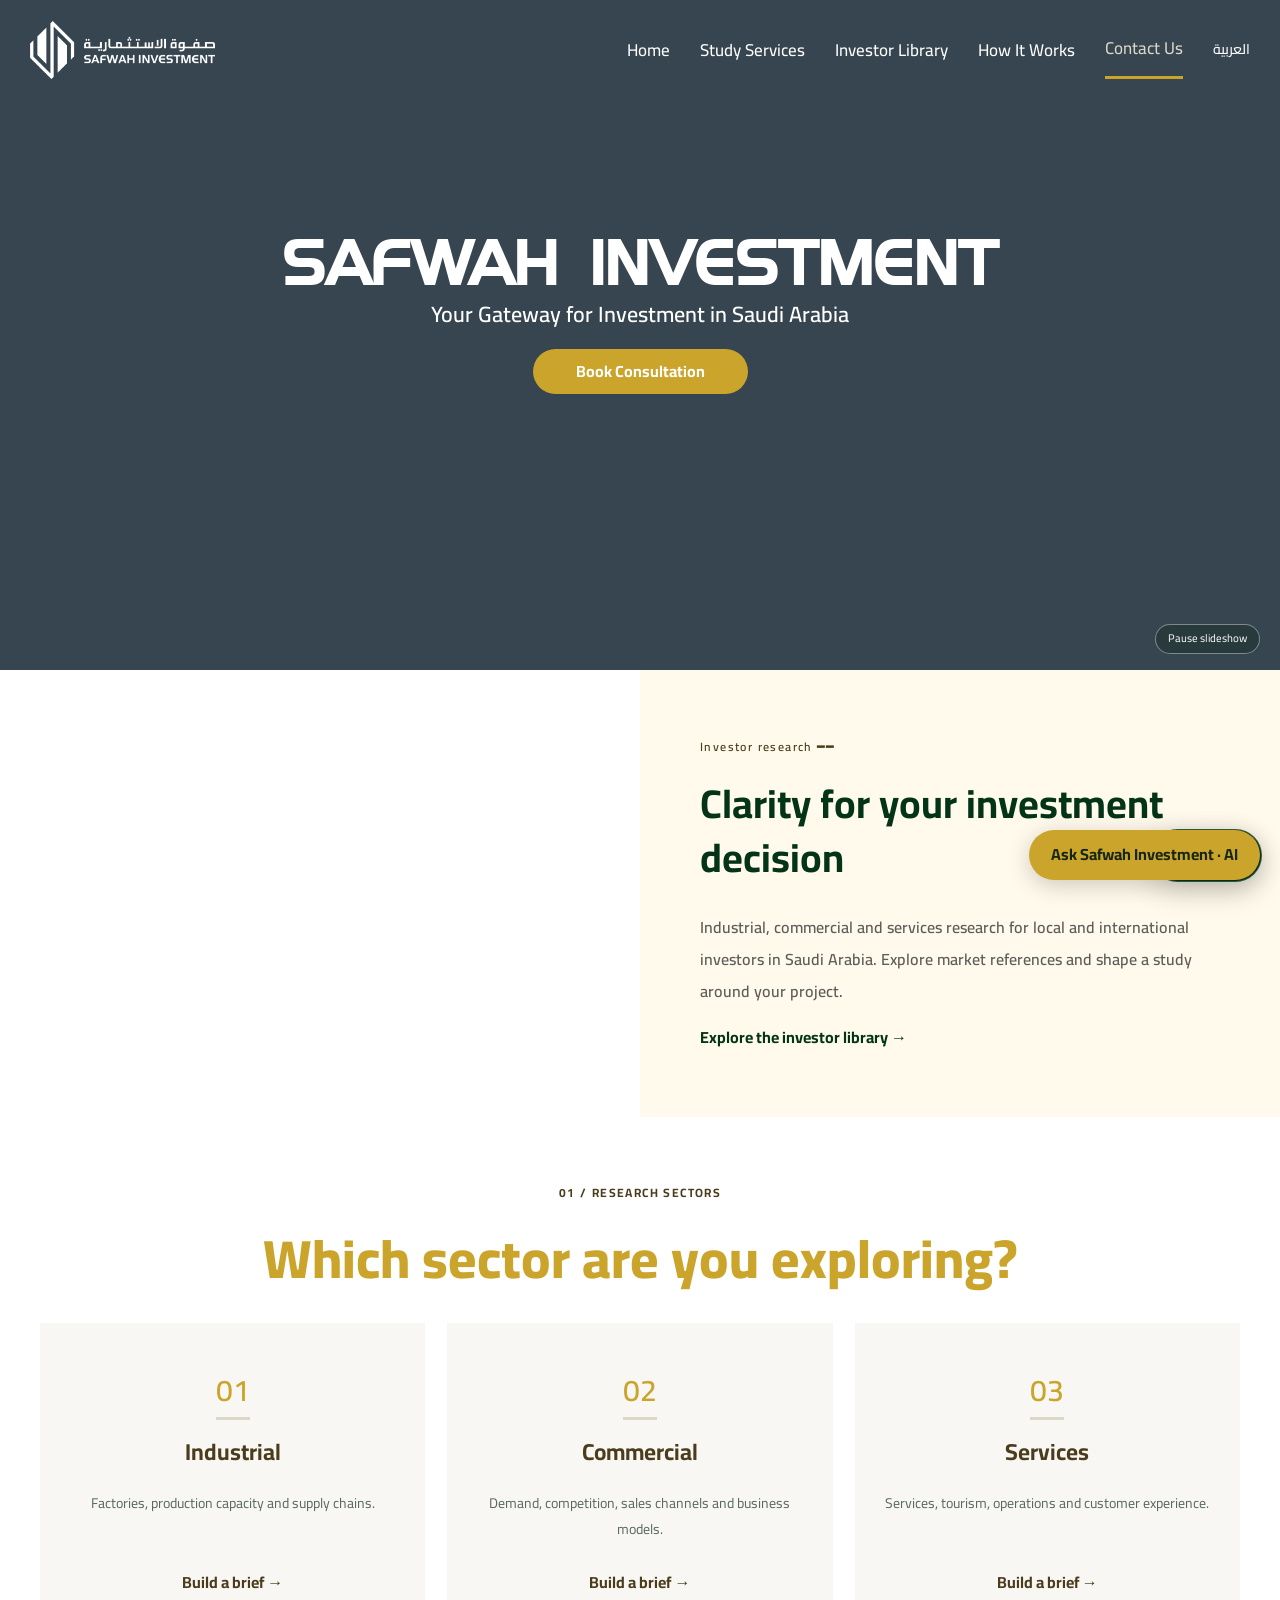
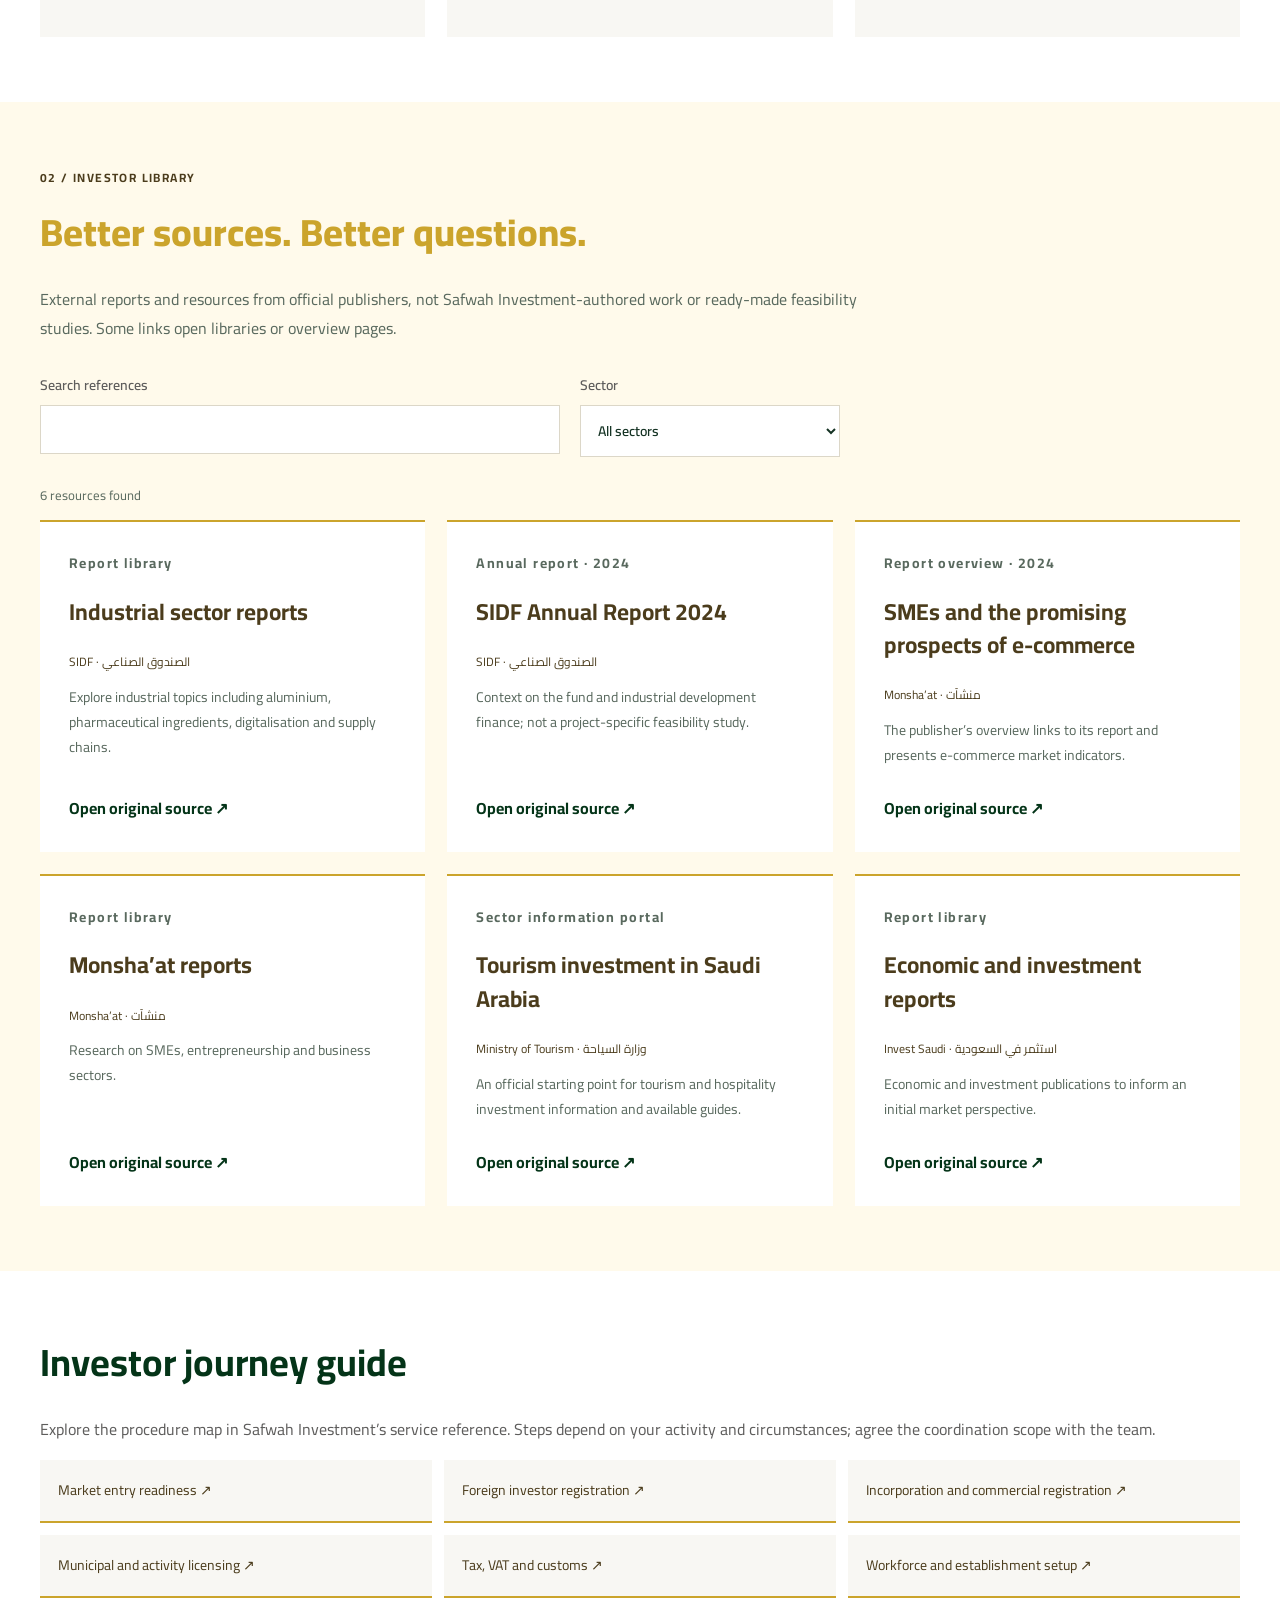
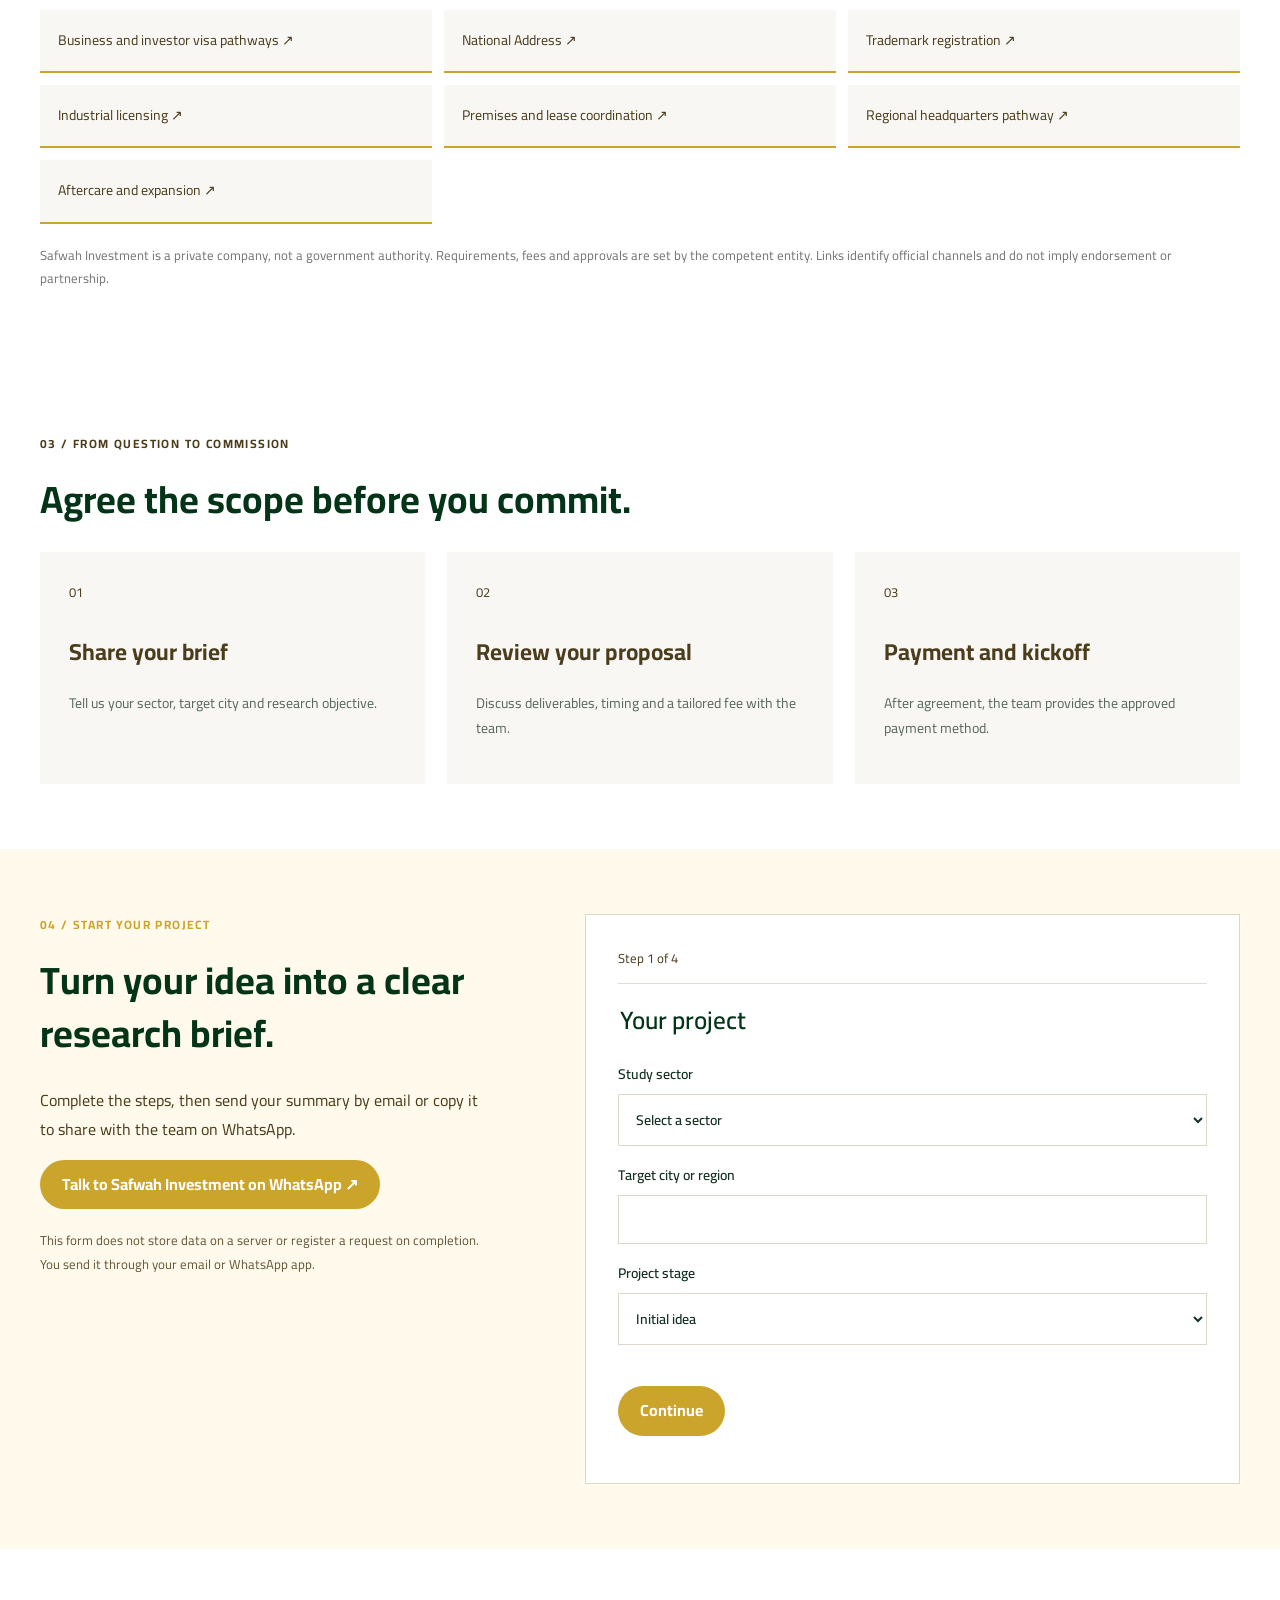
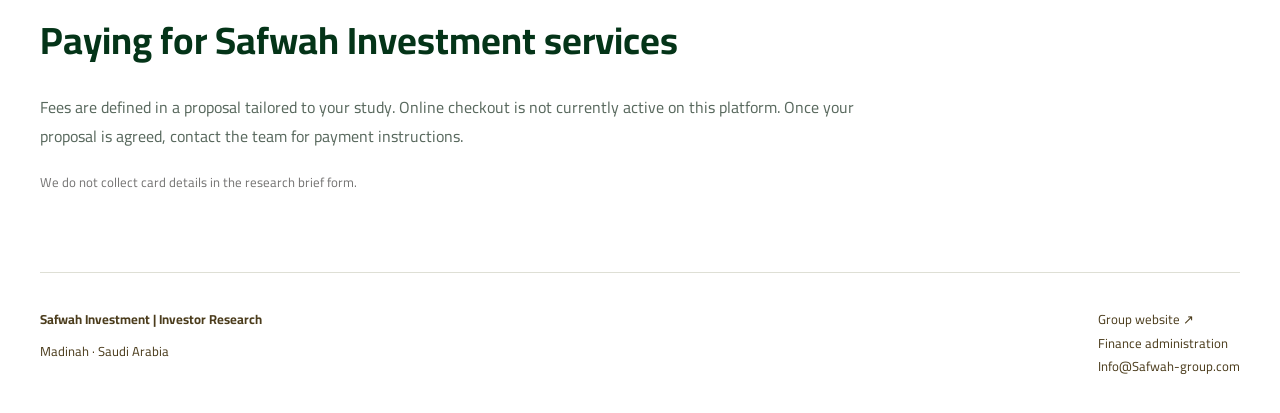
==== commit e089aeac: "Use local Safwah logo asset" ====
--- a/index.html
+++ b/index.html
@@ -1 +1 @@
-<!doctype html><html lang="en" dir="ltr"><head><meta charset="utf-8"><meta name="viewport" content="width=device-width,initial-scale=1"><title>Safwah Investment | Investor Research</title><meta name="description" content="Explore Saudi investment research and request a tailored industrial, commercial or services study from Safwah Investment."><meta name="theme-color" content="#043418"><meta name="robots" content="index,follow"><meta name="referrer" content="strict-origin-when-cross-origin"><link rel="canonical" href="https://safwah-investment.github.io/safwah-studies/"><meta property="og:type" content="website"><meta property="og:title" content="Safwah Investment | Investor Research"><meta property="og:description" content="Industrial, commercial and services research for investors in Saudi Arabia."><meta property="og:url" content="https://safwah-investment.github.io/safwah-studies/"><link rel="stylesheet" href="styles.css?v=5"><script defer src="app.js?v=6"></script></head><body><a data-ar="انتقل للمحتوى" data-en="Skip to content" href="#main" class="skip">Skip to content</a><header><a href="https://safwah-group.com/" class="brand"><img src="https://safwah-group.com/wp-content/uploads/2025/07/safwah-logo-1.png" alt="Safwah Investment — صفوة الاستثمارية" width="190" height="65"></a><button id="nav-toggle" type="button" aria-expanded="false" aria-controls="site-nav" data-ar="القائمة" data-en="Menu">Menu</button><nav id="site-nav" aria-label="Primary navigation"><a class="active" href="#main" data-ar="الرئيسية" data-en="Home">Home</a><a href="#sectors" data-ar="خدمات الدراسات" data-en="Study Services">Study Services</a><a href="#library" data-ar="مكتبة المستثمر" data-en="Investor Library">Investor Library</a><a href="#journey" data-ar="كيف نعمل" data-en="How It Works">How It Works</a><a href="#request" data-ar="تواصل معنا" data-en="Contact Us">Contact Us</a><button id="language">العربية</button></nav></header><main id="main"><section class="hero"><div class="hero-slides" aria-hidden="true"><div class="hero-slide" style="background-image:url(https://safwah-group.com/wp-content/uploads/2025/07/intercontinental-madinah-9047763518-2x1-1.avif);animation-delay:0s"></div><div class="hero-slide" style="background-image:url(https://safwah-group.com/wp-content/uploads/2025/07/abae90e8-faf1-4d5a-b658-89faa0d935ef.jpg);animation-delay:6s"></div><div class="hero-slide" style="background-image:url(https://safwah-group.com/wp-content/uploads/2025/07/b9676d6a-5588-47e4-a373-2c89b8c02d3c.jpg);animation-delay:12s"></div><div class="hero-slide" style="background-image:url(https://safwah-group.com/wp-content/uploads/2025/07/Riyadh_Skyline.jpg);animation-delay:18s"></div><div class="hero-slide" style="background-image:url(https://safwah-group.com/wp-content/uploads/2025/08/Riyadh_Skyline.jpg);animation-delay:24s"></div><div class="hero-slide" style="background-image:url(https://safwah-group.com/wp-content/uploads/2025/07/oxagon1.jpg);animation-delay:30s"></div></div><div class="hero-shade"></div><div class="hero-copy"><h1 data-ar="صفوة الاستثمارية" data-en="SAFWAH INVESTMENT">SAFWAH INVESTMENT</h1><p class="hero-tagline" data-ar="بوابتك للاستثمار في المملكة العربية السعودية" data-en="Your Gateway for Investment in Saudi Arabia">Your Gateway for Investment in Saudi Arabia</p><a class="button gold" href="#request" data-ar="اطلب استشارتك" data-en="Book Consultation">Book Consultation</a></div><button id="motion-toggle" class="motion-toggle" type="button" aria-pressed="false" data-ar="إيقاف حركة الصور" data-en="Pause slideshow">Pause slideshow</button></section><section class="brand-intro"><div class="brand-intro-photo" role="img" aria-label="Saudi Arabia"></div><div class="brand-intro-copy"><p class="eyebrow" data-ar="دراسات المستثمر ━━" data-en="Investor research ━━">Investor research ━━</p><h2 data-ar="رؤية أوضح لقرارك الاستثماري" data-en="Clarity for your investment decision">Clarity for your investment decision</h2><p data-ar="دراسات صناعية وتجارية وخدمية للمستثمر المحلي والدولي. استكشف مراجع السوق، وحدد احتياجك، وناقش دراسة مصممة لمشروعك." data-en="Industrial, commercial and services research for local and international investors in Saudi Arabia. Explore market references and shape a study around your project.">Industrial, commercial and services research for local and international investors in Saudi Arabia. Explore market references and shape a study around your project.</p><a class="text-link" href="#library" data-ar="استكشف مكتبة المستثمر ←" data-en="Explore the investor library →">Explore the investor library →</a></div></section><section id="sectors" class="section wrap"><p data-ar="01 / مجالات الدراسات" data-en="01 / RESEARCH SECTORS" class="eyebrow">01 / RESEARCH SECTORS</p><h2 data-ar="ما القطاع الذي تستكشفه؟" data-en="Which sector are you exploring?" >Which sector are you exploring?</h2><div class="grid three"><article class="card"><span class="number">01</span><h3 data-ar="صناعي" data-en="Industrial" >Industrial</h3><p data-ar="المصانع والطاقة الإنتاجية وسلاسل الإمداد." data-en="Factories, production capacity and supply chains." >Factories, production capacity and supply chains.</p><button data-ar="اطلب دراسة ←" data-en="Build a brief →" class="text-link sector-pick" data-sector="industrial">Build a brief →</button></article><article class="card"><span class="number">02</span><h3 data-ar="تجاري" data-en="Commercial" >Commercial</h3><p data-ar="الطلب والمنافسة وقنوات البيع ونموذج الأعمال." data-en="Demand, competition, sales channels and business models." >Demand, competition, sales channels and business models.</p><button data-ar="اطلب دراسة ←" data-en="Build a brief →" class="text-link sector-pick" data-sector="commercial">Build a brief →</button></article><article class="card"><span class="number">03</span><h3 data-ar="خدمي" data-en="Services" >Services</h3><p data-ar="الخدمات والسياحة والتشغيل وتجربة المستفيد." data-en="Services, tourism, operations and customer experience." >Services, tourism, operations and customer experience.</p><button data-ar="اطلب دراسة ←" data-en="Build a brief →" class="text-link sector-pick" data-sector="services">Build a brief →</button></article></div></section><section id="library" class="library section"><div class="wrap"><p data-ar="02 / مكتبة المستثمر" data-en="02 / INVESTOR LIBRARY" class="eyebrow">02 / INVESTOR LIBRARY</p><h2 data-ar="مراجع تساعدك على طرح الأسئلة الصحيحة." data-en="Better sources. Better questions." >Better sources. Better questions.</h2><p data-ar="تقارير ومصادر خارجية من جهات رسمية، وليست أعمالًا من إعداد صفوة الاستثمارية أو دراسات جدوى جاهزة. بعض الروابط تقود إلى مكتبات أو صفحات تعريفية." data-en="External reports and resources from official publishers, not Safwah Investment-authored work or ready-made feasibility studies. Some links open libraries or overview pages." class="intro">External reports and resources from official publishers, not Safwah Investment-authored work or ready-made feasibility studies. Some links open libraries or overview pages.</p><div class="search-row"><label><span data-ar="ابحث في المراجع" data-en="Search references" >Search references</span><input id="search" type="search" maxlength="150"></label><label><span data-ar="المجال" data-en="Sector" >Sector</span><select id="filter"><option value="all" data-ar="جميع المجالات" data-en="All sectors">All sectors</option><option data-ar="صناعي" data-en="Industrial" value="industrial">Industrial</option><option data-ar="تجاري" data-en="Commercial" value="commercial">Commercial</option><option data-ar="خدمي" data-en="Services" value="services">Services</option></select></label></div><p id="result-count" role="status"></p><div id="references" class="grid three"></div><p id="no-results" hidden><span data-ar="لا توجد نتائج. جرّب كلمة أخرى أو غيّر المجال." data-en="No matches. Try another search or sector." >No matches. Try another search or sector.</span></p></div></section><section class="section wrap" id="investor-guide"><h2 data-ar="دليل رحلة المستثمر" data-en="Investor journey guide" >Investor journey guide</h2><p data-ar="استفد من خريطة الإجراءات الواردة في مرجع خدمات صفوة الاستثمارية. تختلف الخطوات حسب نشاطك ووضعك؛ ناقش مع الفريق نطاق التنسيق المناسب." data-en="Explore the procedure map in Safwah Investment’s service reference. Steps depend on your activity and circumstances; agree the coordination scope with the team." >Explore the procedure map in Safwah Investment’s service reference. Steps depend on your activity and circumstances; agree the coordination scope with the team.</p><div class="guide-grid"><a data-ar="جاهزية دخول السوق ↗" data-en="Market entry readiness ↗" href="https://almohammdin.github.io/safwah/services.html" target="_blank" rel="noopener noreferrer">Market entry readiness ↗</a><a data-ar="تسجيل المستثمر الأجنبي ↗" data-en="Foreign investor registration ↗" href="https://misa.gov.sa/" target="_blank" rel="noopener noreferrer">Foreign investor registration ↗</a><a data-ar="تأسيس الشركة والسجل التجاري ↗" data-en="Incorporation and commercial registration ↗" href="https://business.sa/" target="_blank" rel="noopener noreferrer">Incorporation and commercial registration ↗</a><a data-ar="التراخيص البلدية والأنشطة ↗" data-en="Municipal and activity licensing ↗" href="https://balady.gov.sa/" target="_blank" rel="noopener noreferrer">Municipal and activity licensing ↗</a><a data-ar="الزكاة والضريبة والجمارك ↗" data-en="Tax, VAT and customs ↗" href="https://zatca.gov.sa/" target="_blank" rel="noopener noreferrer">Tax, VAT and customs ↗</a><a data-ar="المنشأة والموارد البشرية ↗" data-en="Workforce and establishment setup ↗" href="https://qiwa.sa/" target="_blank" rel="noopener noreferrer">Workforce and establishment setup ↗</a><a data-ar="مسارات التأشيرات ↗" data-en="Business and investor visa pathways ↗" href="https://ksavisa.sa/" target="_blank" rel="noopener noreferrer">Business and investor visa pathways ↗</a><a data-ar="العنوان الوطني ↗" data-en="National Address ↗" href="https://splonline.com.sa/" target="_blank" rel="noopener noreferrer">National Address ↗</a><a data-ar="العلامة التجارية ↗" data-en="Trademark registration ↗" href="https://saip.gov.sa/" target="_blank" rel="noopener noreferrer">Trademark registration ↗</a><a data-ar="الترخيص الصناعي ↗" data-en="Industrial licensing ↗" href="https://mim.gov.sa/" target="_blank" rel="noopener noreferrer">Industrial licensing ↗</a><a data-ar="مقر العمل والإيجار ↗" data-en="Premises and lease coordination ↗" href="https://ejar.sa/" target="_blank" rel="noopener noreferrer">Premises and lease coordination ↗</a><a data-ar="المقر الإقليمي ↗" data-en="Regional headquarters pathway ↗" href="https://misa.gov.sa/" target="_blank" rel="noopener noreferrer">Regional headquarters pathway ↗</a><a data-ar="الرعاية اللاحقة والتوسع ↗" data-en="Aftercare and expansion ↗" href="https://almohammdin.github.io/safwah/services.html" target="_blank" rel="noopener noreferrer">Aftercare and expansion ↗</a></div><p data-ar="صفوة الاستثمارية شركة خاصة وليست جهة حكومية. تحدد الجهات المختصة المتطلبات والرسوم والموافقات. الروابط للتعريف بالجهة المختصة، ولا تعني شراكة أو اعتمادًا." data-en="Safwah Investment is a private company, not a government authority. Requirements, fees and approvals are set by the competent entity. Links identify official channels and do not imply endorsement or partnership." class="small-note">Safwah Investment is a private company, not a government authority. Requirements, fees and approvals are set by the competent entity. Links identify official channels and do not imply endorsement or partnership.</p></section><section id="journey" class="section wrap"><p data-ar="03 / من السؤال إلى التنفيذ" data-en="03 / FROM QUESTION TO COMMISSION" class="eyebrow">03 / FROM QUESTION TO COMMISSION</p><h2 data-ar="نطاق متفق عليه، قبل أي التزام." data-en="Agree the scope before you commit." >Agree the scope before you commit.</h2><div class="grid three"><article class="card"><span class="number">01</span><h3 data-ar="شارك احتياجك" data-en="Share your brief" >Share your brief</h3><p data-ar="حدد القطاع والمدينة والهدف من الدراسة." data-en="Tell us your sector, target city and research objective." >Tell us your sector, target city and research objective.</p></article><article class="card"><span class="number">02</span><h3 data-ar="راجع عرض الدراسة" data-en="Review your proposal" >Review your proposal</h3><p data-ar="تُناقش المخرجات والمدة والسعر مع الفريق لكل مشروع." data-en="Discuss deliverables, timing and a tailored fee with the team." >Discuss deliverables, timing and a tailored fee with the team.</p></article><article class="card"><span class="number">03</span><h3 data-ar="الدفع وبدء العمل" data-en="Payment and kickoff" >Payment and kickoff</h3><p data-ar="بعد الاتفاق، يزوّدك الفريق بطريقة الدفع المعتمدة." data-en="After agreement, the team provides the approved payment method." >After agreement, the team provides the approved payment method.</p></article></div></section><section id="request" class="request section"><div class="wrap request-layout"><div><p data-ar="04 / ابدأ مشروعك" data-en="04 / START YOUR PROJECT" class="eyebrow">04 / START YOUR PROJECT</p><h2 data-ar="حوّل فكرتك إلى طلب دراسة واضح." data-en="Turn your idea into a clear research brief." >Turn your idea into a clear research brief.</h2><p data-ar="أكمل الخطوات، ثم أرسل الملخص بالبريد أو انسخه وشاركه مع الفريق عبر واتساب." data-en="Complete the steps, then send your summary by email or copy it to share with the team on WhatsApp." >Complete the steps, then send your summary by email or copy it to share with the team on WhatsApp.</p><a data-ar="تواصل مع صفوة الاستثمارية عبر واتساب ↗" data-en="Talk to Safwah Investment on WhatsApp ↗" href="https://wa.me/966505189070" target="_blank" rel="noopener noreferrer" class="button gold">Talk to Safwah Investment on WhatsApp ↗</a><p data-ar="لا تُحفظ بيانات النموذج على خادم، ولا يُنشأ طلب بمجرد تعبئته. الإرسال يتم من تطبيق البريد أو واتساب لديك." data-en="This form does not store data on a server or register a request on completion. You send it through your email or WhatsApp app." class="small-note">This form does not store data on a server or register a request on completion. You send it through your email or WhatsApp app.</p></div><form id="brief-form"><p id="progress" aria-live="polite"></p><fieldset data-step="0"><legend><span data-ar="عن مشروعك" data-en="Your project" >Your project</span></legend><label><span data-ar="المجال المطلوب" data-en="Study sector" >Study sector</span><select name="sector" id="study-sector" required><option value="" data-ar="اختر المجال" data-en="Select a sector">Select a sector</option><option data-ar="صناعي" data-en="Industrial" value="industrial">Industrial</option><option data-ar="تجاري" data-en="Commercial" value="commercial">Commercial</option><option data-ar="خدمي" data-en="Services" value="services">Services</option></select></label><label><span data-ar="المدينة أو المنطقة المستهدفة" data-en="Target city or region" >Target city or region</span><input name="city" required maxlength="120" autocomplete="off"></label><label><span data-ar="مرحلة المشروع" data-en="Project stage" >Project stage</span><select name="stage"><option value="idea" data-ar="فكرة أولية" data-en="Initial idea">Initial idea</option><option value="planning" data-ar="التخطيط والإعداد" data-en="Planning">Planning</option><option value="expansion" data-ar="توسع مشروع قائم" data-en="Existing business expansion">Existing business expansion</option></select></label></fieldset><fieldset data-step="1" hidden><legend><span data-ar="نطاق الدراسة" data-en="Research scope" >Research scope</span></legend><label><span data-ar="المطلوب من الدراسة والقرار الذي تريد دعمه" data-en="What should the study address? Which decision will it support?" >What should the study address? Which decision will it support?</span><textarea name="objective" required minlength="15" maxlength="1800" rows="5"></textarea></label><label><span data-ar="توقيت البدء المستهدف (اختياري)" data-en="Preferred start timing (optional)" >Preferred start timing (optional)</span><input name="timing" maxlength="100"></label><p data-ar="لا تُرفق هنا بيانات مالية أو مستندات سرية؛ اتفق مع الفريق على وسيلة مناسبة لمشاركتها." data-en="For confidential documents or financial records, agree a suitable sharing channel with the team." class="small-note">For confidential documents or financial records, agree a suitable sharing channel with the team.</p></fieldset><fieldset data-step="2" hidden><legend><span data-ar="بيانات التواصل" data-en="Contact details" >Contact details</span></legend><label><span data-ar="الاسم" data-en="Full name" >Full name</span><input name="name" type="text" required maxlength="160" autocomplete="name"></label><label><span data-ar="البريد الإلكتروني" data-en="Email" >Email</span><input name="email" type="email" required maxlength="160" autocomplete="email"></label><label><span data-ar="الشركة (اختياري)" data-en="Company (optional)" >Company (optional)</span><input name="company" type="text"  maxlength="160" autocomplete="organization"></label><label><span data-ar="بلد الإقامة" data-en="Country of residence" >Country of residence</span><input name="country" type="text" required maxlength="160" autocomplete="country-name"></label></fieldset><fieldset data-step="3" hidden><legend><span data-ar="راجع ملخص طلبك" data-en="Review your brief" >Review your brief</span></legend><pre id="summary"></pre><div class="actions"><button class="button" type="button" id="email"><span data-ar="افتح رسالة البريد" data-en="Open email draft" >Open email draft</span></button><button type="button" id="copy"><span data-ar="نسخ الملخص" data-en="Copy brief" >Copy brief</span></button><button type="button" id="download"><span data-ar="تنزيل الملخص" data-en="Download brief" >Download brief</span></button><button class="button gold" type="button" id="whatsapp"><span data-ar="إرسال عبر واتساب" data-en="Send via WhatsApp">Send via WhatsApp</span></button></div><p data-ar="لم يُرسل الطلب بعد. أكمل الإرسال في تطبيق البريد، أو انسخ الملخص وأرسله عبر واتساب." data-en="Your request has not been sent. Send the draft in your email app, or copy and share it through WhatsApp." class="small-note">Your request has not been sent. Send the draft in your email app, or copy and share it through WhatsApp.</p></fieldset><div class="actions wizard-controls"><button type="button" id="back"><span data-ar="السابق" data-en="Back" >Back</span></button><button class="button gold" type="button" id="next"><span data-ar="التالي" data-en="Continue" >Continue</span></button></div><p id="form-status" role="status"></p></form></div></section><section class="section wrap" id="payment"><h2 data-ar="الدفع مقابل خدمات صفوة الاستثمارية" data-en="Paying for Safwah Investment services" >Paying for Safwah Investment services</h2><p data-ar="تُحدد الرسوم حسب نطاق الدراسة في عرض سعر خاص بمشروعك. الدفع الإلكتروني غير مفعّل حاليًا على هذه المنصة. تواصل مع الفريق بعد اعتماد العرض للحصول على تعليمات الدفع." data-en="Fees are defined in a proposal tailored to your study. Online checkout is not currently active on this platform. Once your proposal is agreed, contact the team for payment instructions." class="intro">Fees are defined in a proposal tailored to your study. Online checkout is not currently active on this platform. Once your proposal is agreed, contact the team for payment instructions.</p><p data-ar="لن نطلب بيانات بطاقتك في نموذج الدراسة." data-en="We do not collect card details in the research brief form." class="small-note">We do not collect card details in the research brief form.</p></section></main><footer class="wrap"><div><strong data-ar="صفوة الاستثمارية | دراسات المستثمر" data-en="Safwah Investment | Investor Research" >Safwah Investment | Investor Research</strong><p data-ar="المدينة المنورة · المملكة العربية السعودية" data-en="Madinah · Saudi Arabia" >Madinah · Saudi Arabia</p></div><div><a data-ar="الموقع الرئيسي ↗" data-en="Group website ↗" href="https://safwah-group.com/" class="">Group website ↗</a><br><a href="finance/" data-ar="الإدارة المالية" data-en="Finance administration">Finance administration</a><br><a href="mailto:Info@Safwah-group.com">Info@Safwah-group.com</a></div></footer><noscript>Please enable JavaScript to use the library and study brief. Contact Info@Safwah-group.com for assistance.</noscript><a class="whatsapp-float" href="https://wa.me/966505189070" target="_blank" rel="noopener noreferrer" aria-label="WhatsApp Safwah Investment"><span data-ar="واتساب" data-en="WhatsApp">WhatsApp</span></a><button data-ar="اسأل صفوة الاستثمارية · AI" data-en="Ask Safwah Investment · AI" id="ai-open" class="button gold ai-launch" aria-controls="ai-panel" aria-expanded="false">Ask Safwah Investment · AI</button><aside id="ai-panel" hidden aria-labelledby="ai-title"><div class="ai-heading"><h2 data-ar="مساعد المستثمر AI" data-en="Investor AI assistant" id="ai-title">Investor AI assistant</h2><button data-ar="إغلاق" data-en="Close" id="ai-close" type="button">Close</button></div><p data-ar="لأسئلة دخول السوق والتراخيص والتأسيس والدراسات. لا تشارك بيانات الهوية أو البطاقات أو المستندات السرية." data-en="For market entry, licensing, incorporation and research questions. Do not share identity documents, card details or confidential records." class="small-note">For market entry, licensing, incorporation and research questions. Do not share identity documents, card details or confidential records.</p><p id="ai-status" role="status"></p><div id="ai-log" role="log" aria-live="polite"></div><form id="ai-form"><label><span data-ar="سؤالك" data-en="Your question" >Your question</span><textarea id="ai-question" rows="3" required maxlength="2000" disabled></textarea></label><button data-ar="إرسال" data-en="Send" id="ai-send" class="button gold" type="submit" disabled>Send</button></form><p data-ar="عند التفعيل، تُرسل رسائلك إلى مزود الذكاء الاصطناعي للرد والبحث. الإجابات الآلية معلومات عامة وليست موافقة رسمية أو استشارة قانونية أو ضريبية ملزمة." data-en="When activated, messages are sent to the AI provider for answering and research. AI responses are general information, not official approval or binding legal or tax advice." class="small-note">When activated, messages are sent to the AI provider for answering and research. AI responses are general information, not official approval or binding legal or tax advice.</p><a data-ar="تواصل مع فريق صفوة الاستثمارية ↗" data-en="Contact the Safwah Investment team ↗" href="https://wa.me/966505189070" target="_blank" rel="noopener noreferrer" class="text-link">Contact the Safwah Investment team ↗</a></aside><script src="ai-config.js"></script><script src="ai-chat.js?v=5" defer></script></body></html>
+<!doctype html><html lang="en" dir="ltr"><head><meta charset="utf-8"><meta name="viewport" content="width=device-width,initial-scale=1"><title>Safwah Investment | Investor Research</title><meta name="description" content="Explore Saudi investment research and request a tailored industrial, commercial or services study from Safwah Investment."><meta name="theme-color" content="#043418"><meta name="robots" content="index,follow"><meta name="referrer" content="strict-origin-when-cross-origin"><link rel="canonical" href="https://safwah-investment.github.io/safwah-studies/"><meta property="og:type" content="website"><meta property="og:title" content="Safwah Investment | Investor Research"><meta property="og:description" content="Industrial, commercial and services research for investors in Saudi Arabia."><meta property="og:url" content="https://safwah-investment.github.io/safwah-studies/"><link rel="stylesheet" href="styles.css?v=5"><script defer src="app.js?v=6"></script></head><body><a data-ar="انتقل للمحتوى" data-en="Skip to content" href="#main" class="skip">Skip to content</a><header><a href="https://safwah-group.com/" class="brand"><img src="finance/logo.png" alt="Safwah Investment — صفوة الاستثمارية" width="190" height="65"></a><button id="nav-toggle" type="button" aria-expanded="false" aria-controls="site-nav" data-ar="القائمة" data-en="Menu">Menu</button><nav id="site-nav" aria-label="Primary navigation"><a class="active" href="#main" data-ar="الرئيسية" data-en="Home">Home</a><a href="#sectors" data-ar="خدمات الدراسات" data-en="Study Services">Study Services</a><a href="#library" data-ar="مكتبة المستثمر" data-en="Investor Library">Investor Library</a><a href="#journey" data-ar="كيف نعمل" data-en="How It Works">How It Works</a><a href="#request" data-ar="تواصل معنا" data-en="Contact Us">Contact Us</a><button id="language">العربية</button></nav></header><main id="main"><section class="hero"><div class="hero-slides" aria-hidden="true"><div class="hero-slide" style="background-image:url(https://safwah-group.com/wp-content/uploads/2025/07/intercontinental-madinah-9047763518-2x1-1.avif);animation-delay:0s"></div><div class="hero-slide" style="background-image:url(https://safwah-group.com/wp-content/uploads/2025/07/abae90e8-faf1-4d5a-b658-89faa0d935ef.jpg);animation-delay:6s"></div><div class="hero-slide" style="background-image:url(https://safwah-group.com/wp-content/uploads/2025/07/b9676d6a-5588-47e4-a373-2c89b8c02d3c.jpg);animation-delay:12s"></div><div class="hero-slide" style="background-image:url(https://safwah-group.com/wp-content/uploads/2025/07/Riyadh_Skyline.jpg);animation-delay:18s"></div><div class="hero-slide" style="background-image:url(https://safwah-group.com/wp-content/uploads/2025/08/Riyadh_Skyline.jpg);animation-delay:24s"></div><div class="hero-slide" style="background-image:url(https://safwah-group.com/wp-content/uploads/2025/07/oxagon1.jpg);animation-delay:30s"></div></div><div class="hero-shade"></div><div class="hero-copy"><h1 data-ar="صفوة الاستثمارية" data-en="SAFWAH INVESTMENT">SAFWAH INVESTMENT</h1><p class="hero-tagline" data-ar="بوابتك للاستثمار في المملكة العربية السعودية" data-en="Your Gateway for Investment in Saudi Arabia">Your Gateway for Investment in Saudi Arabia</p><a class="button gold" href="#request" data-ar="اطلب استشارتك" data-en="Book Consultation">Book Consultation</a></div><button id="motion-toggle" class="motion-toggle" type="button" aria-pressed="false" data-ar="إيقاف حركة الصور" data-en="Pause slideshow">Pause slideshow</button></section><section class="brand-intro"><div class="brand-intro-photo" role="img" aria-label="Saudi Arabia"></div><div class="brand-intro-copy"><p class="eyebrow" data-ar="دراسات المستثمر ━━" data-en="Investor research ━━">Investor research ━━</p><h2 data-ar="رؤية أوضح لقرارك الاستثماري" data-en="Clarity for your investment decision">Clarity for your investment decision</h2><p data-ar="دراسات صناعية وتجارية وخدمية للمستثمر المحلي والدولي. استكشف مراجع السوق، وحدد احتياجك، وناقش دراسة مصممة لمشروعك." data-en="Industrial, commercial and services research for local and international investors in Saudi Arabia. Explore market references and shape a study around your project.">Industrial, commercial and services research for local and international investors in Saudi Arabia. Explore market references and shape a study around your project.</p><a class="text-link" href="#library" data-ar="استكشف مكتبة المستثمر ←" data-en="Explore the investor library →">Explore the investor library →</a></div></section><section id="sectors" class="section wrap"><p data-ar="01 / مجالات الدراسات" data-en="01 / RESEARCH SECTORS" class="eyebrow">01 / RESEARCH SECTORS</p><h2 data-ar="ما القطاع الذي تستكشفه؟" data-en="Which sector are you exploring?" >Which sector are you exploring?</h2><div class="grid three"><article class="card"><span class="number">01</span><h3 data-ar="صناعي" data-en="Industrial" >Industrial</h3><p data-ar="المصانع والطاقة الإنتاجية وسلاسل الإمداد." data-en="Factories, production capacity and supply chains." >Factories, production capacity and supply chains.</p><button data-ar="اطلب دراسة ←" data-en="Build a brief →" class="text-link sector-pick" data-sector="industrial">Build a brief →</button></article><article class="card"><span class="number">02</span><h3 data-ar="تجاري" data-en="Commercial" >Commercial</h3><p data-ar="الطلب والمنافسة وقنوات البيع ونموذج الأعمال." data-en="Demand, competition, sales channels and business models." >Demand, competition, sales channels and business models.</p><button data-ar="اطلب دراسة ←" data-en="Build a brief →" class="text-link sector-pick" data-sector="commercial">Build a brief →</button></article><article class="card"><span class="number">03</span><h3 data-ar="خدمي" data-en="Services" >Services</h3><p data-ar="الخدمات والسياحة والتشغيل وتجربة المستفيد." data-en="Services, tourism, operations and customer experience." >Services, tourism, operations and customer experience.</p><button data-ar="اطلب دراسة ←" data-en="Build a brief →" class="text-link sector-pick" data-sector="services">Build a brief →</button></article></div></section><section id="library" class="library section"><div class="wrap"><p data-ar="02 / مكتبة المستثمر" data-en="02 / INVESTOR LIBRARY" class="eyebrow">02 / INVESTOR LIBRARY</p><h2 data-ar="مراجع تساعدك على طرح الأسئلة الصحيحة." data-en="Better sources. Better questions." >Better sources. Better questions.</h2><p data-ar="تقارير ومصادر خارجية من جهات رسمية، وليست أعمالًا من إعداد صفوة الاستثمارية أو دراسات جدوى جاهزة. بعض الروابط تقود إلى مكتبات أو صفحات تعريفية." data-en="External reports and resources from official publishers, not Safwah Investment-authored work or ready-made feasibility studies. Some links open libraries or overview pages." class="intro">External reports and resources from official publishers, not Safwah Investment-authored work or ready-made feasibility studies. Some links open libraries or overview pages.</p><div class="search-row"><label><span data-ar="ابحث في المراجع" data-en="Search references" >Search references</span><input id="search" type="search" maxlength="150"></label><label><span data-ar="المجال" data-en="Sector" >Sector</span><select id="filter"><option value="all" data-ar="جميع المجالات" data-en="All sectors">All sectors</option><option data-ar="صناعي" data-en="Industrial" value="industrial">Industrial</option><option data-ar="تجاري" data-en="Commercial" value="commercial">Commercial</option><option data-ar="خدمي" data-en="Services" value="services">Services</option></select></label></div><p id="result-count" role="status"></p><div id="references" class="grid three"></div><p id="no-results" hidden><span data-ar="لا توجد نتائج. جرّب كلمة أخرى أو غيّر المجال." data-en="No matches. Try another search or sector." >No matches. Try another search or sector.</span></p></div></section><section class="section wrap" id="investor-guide"><h2 data-ar="دليل رحلة المستثمر" data-en="Investor journey guide" >Investor journey guide</h2><p data-ar="استفد من خريطة الإجراءات الواردة في مرجع خدمات صفوة الاستثمارية. تختلف الخطوات حسب نشاطك ووضعك؛ ناقش مع الفريق نطاق التنسيق المناسب." data-en="Explore the procedure map in Safwah Investment’s service reference. Steps depend on your activity and circumstances; agree the coordination scope with the team." >Explore the procedure map in Safwah Investment’s service reference. Steps depend on your activity and circumstances; agree the coordination scope with the team.</p><div class="guide-grid"><a data-ar="جاهزية دخول السوق ↗" data-en="Market entry readiness ↗" href="https://almohammdin.github.io/safwah/services.html" target="_blank" rel="noopener noreferrer">Market entry readiness ↗</a><a data-ar="تسجيل المستثمر الأجنبي ↗" data-en="Foreign investor registration ↗" href="https://misa.gov.sa/" target="_blank" rel="noopener noreferrer">Foreign investor registration ↗</a><a data-ar="تأسيس الشركة والسجل التجاري ↗" data-en="Incorporation and commercial registration ↗" href="https://business.sa/" target="_blank" rel="noopener noreferrer">Incorporation and commercial registration ↗</a><a data-ar="التراخيص البلدية والأنشطة ↗" data-en="Municipal and activity licensing ↗" href="https://balady.gov.sa/" target="_blank" rel="noopener noreferrer">Municipal and activity licensing ↗</a><a data-ar="الزكاة والضريبة والجمارك ↗" data-en="Tax, VAT and customs ↗" href="https://zatca.gov.sa/" target="_blank" rel="noopener noreferrer">Tax, VAT and customs ↗</a><a data-ar="المنشأة والموارد البشرية ↗" data-en="Workforce and establishment setup ↗" href="https://qiwa.sa/" target="_blank" rel="noopener noreferrer">Workforce and establishment setup ↗</a><a data-ar="مسارات التأشيرات ↗" data-en="Business and investor visa pathways ↗" href="https://ksavisa.sa/" target="_blank" rel="noopener noreferrer">Business and investor visa pathways ↗</a><a data-ar="العنوان الوطني ↗" data-en="National Address ↗" href="https://splonline.com.sa/" target="_blank" rel="noopener noreferrer">National Address ↗</a><a data-ar="العلامة التجارية ↗" data-en="Trademark registration ↗" href="https://saip.gov.sa/" target="_blank" rel="noopener noreferrer">Trademark registration ↗</a><a data-ar="الترخيص الصناعي ↗" data-en="Industrial licensing ↗" href="https://mim.gov.sa/" target="_blank" rel="noopener noreferrer">Industrial licensing ↗</a><a data-ar="مقر العمل والإيجار ↗" data-en="Premises and lease coordination ↗" href="https://ejar.sa/" target="_blank" rel="noopener noreferrer">Premises and lease coordination ↗</a><a data-ar="المقر الإقليمي ↗" data-en="Regional headquarters pathway ↗" href="https://misa.gov.sa/" target="_blank" rel="noopener noreferrer">Regional headquarters pathway ↗</a><a data-ar="الرعاية اللاحقة والتوسع ↗" data-en="Aftercare and expansion ↗" href="https://almohammdin.github.io/safwah/services.html" target="_blank" rel="noopener noreferrer">Aftercare and expansion ↗</a></div><p data-ar="صفوة الاستثمارية شركة خاصة وليست جهة حكومية. تحدد الجهات المختصة المتطلبات والرسوم والموافقات. الروابط للتعريف بالجهة المختصة، ولا تعني شراكة أو اعتمادًا." data-en="Safwah Investment is a private company, not a government authority. Requirements, fees and approvals are set by the competent entity. Links identify official channels and do not imply endorsement or partnership." class="small-note">Safwah Investment is a private company, not a government authority. Requirements, fees and approvals are set by the competent entity. Links identify official channels and do not imply endorsement or partnership.</p></section><section id="journey" class="section wrap"><p data-ar="03 / من السؤال إلى التنفيذ" data-en="03 / FROM QUESTION TO COMMISSION" class="eyebrow">03 / FROM QUESTION TO COMMISSION</p><h2 data-ar="نطاق متفق عليه، قبل أي التزام." data-en="Agree the scope before you commit." >Agree the scope before you commit.</h2><div class="grid three"><article class="card"><span class="number">01</span><h3 data-ar="شارك احتياجك" data-en="Share your brief" >Share your brief</h3><p data-ar="حدد القطاع والمدينة والهدف من الدراسة." data-en="Tell us your sector, target city and research objective." >Tell us your sector, target city and research objective.</p></article><article class="card"><span class="number">02</span><h3 data-ar="راجع عرض الدراسة" data-en="Review your proposal" >Review your proposal</h3><p data-ar="تُناقش المخرجات والمدة والسعر مع الفريق لكل مشروع." data-en="Discuss deliverables, timing and a tailored fee with the team." >Discuss deliverables, timing and a tailored fee with the team.</p></article><article class="card"><span class="number">03</span><h3 data-ar="الدفع وبدء العمل" data-en="Payment and kickoff" >Payment and kickoff</h3><p data-ar="بعد الاتفاق، يزوّدك الفريق بطريقة الدفع المعتمدة." data-en="After agreement, the team provides the approved payment method." >After agreement, the team provides the approved payment method.</p></article></div></section><section id="request" class="request section"><div class="wrap request-layout"><div><p data-ar="04 / ابدأ مشروعك" data-en="04 / START YOUR PROJECT" class="eyebrow">04 / START YOUR PROJECT</p><h2 data-ar="حوّل فكرتك إلى طلب دراسة واضح." data-en="Turn your idea into a clear research brief." >Turn your idea into a clear research brief.</h2><p data-ar="أكمل الخطوات، ثم أرسل الملخص بالبريد أو انسخه وشاركه مع الفريق عبر واتساب." data-en="Complete the steps, then send your summary by email or copy it to share with the team on WhatsApp." >Complete the steps, then send your summary by email or copy it to share with the team on WhatsApp.</p><a data-ar="تواصل مع صفوة الاستثمارية عبر واتساب ↗" data-en="Talk to Safwah Investment on WhatsApp ↗" href="https://wa.me/966505189070" target="_blank" rel="noopener noreferrer" class="button gold">Talk to Safwah Investment on WhatsApp ↗</a><p data-ar="لا تُحفظ بيانات النموذج على خادم، ولا يُنشأ طلب بمجرد تعبئته. الإرسال يتم من تطبيق البريد أو واتساب لديك." data-en="This form does not store data on a server or register a request on completion. You send it through your email or WhatsApp app." class="small-note">This form does not store data on a server or register a request on completion. You send it through your email or WhatsApp app.</p></div><form id="brief-form"><p id="progress" aria-live="polite"></p><fieldset data-step="0"><legend><span data-ar="عن مشروعك" data-en="Your project" >Your project</span></legend><label><span data-ar="المجال المطلوب" data-en="Study sector" >Study sector</span><select name="sector" id="study-sector" required><option value="" data-ar="اختر المجال" data-en="Select a sector">Select a sector</option><option data-ar="صناعي" data-en="Industrial" value="industrial">Industrial</option><option data-ar="تجاري" data-en="Commercial" value="commercial">Commercial</option><option data-ar="خدمي" data-en="Services" value="services">Services</option></select></label><label><span data-ar="المدينة أو المنطقة المستهدفة" data-en="Target city or region" >Target city or region</span><input name="city" required maxlength="120" autocomplete="off"></label><label><span data-ar="مرحلة المشروع" data-en="Project stage" >Project stage</span><select name="stage"><option value="idea" data-ar="فكرة أولية" data-en="Initial idea">Initial idea</option><option value="planning" data-ar="التخطيط والإعداد" data-en="Planning">Planning</option><option value="expansion" data-ar="توسع مشروع قائم" data-en="Existing business expansion">Existing business expansion</option></select></label></fieldset><fieldset data-step="1" hidden><legend><span data-ar="نطاق الدراسة" data-en="Research scope" >Research scope</span></legend><label><span data-ar="المطلوب من الدراسة والقرار الذي تريد دعمه" data-en="What should the study address? Which decision will it support?" >What should the study address? Which decision will it support?</span><textarea name="objective" required minlength="15" maxlength="1800" rows="5"></textarea></label><label><span data-ar="توقيت البدء المستهدف (اختياري)" data-en="Preferred start timing (optional)" >Preferred start timing (optional)</span><input name="timing" maxlength="100"></label><p data-ar="لا تُرفق هنا بيانات مالية أو مستندات سرية؛ اتفق مع الفريق على وسيلة مناسبة لمشاركتها." data-en="For confidential documents or financial records, agree a suitable sharing channel with the team." class="small-note">For confidential documents or financial records, agree a suitable sharing channel with the team.</p></fieldset><fieldset data-step="2" hidden><legend><span data-ar="بيانات التواصل" data-en="Contact details" >Contact details</span></legend><label><span data-ar="الاسم" data-en="Full name" >Full name</span><input name="name" type="text" required maxlength="160" autocomplete="name"></label><label><span data-ar="البريد الإلكتروني" data-en="Email" >Email</span><input name="email" type="email" required maxlength="160" autocomplete="email"></label><label><span data-ar="الشركة (اختياري)" data-en="Company (optional)" >Company (optional)</span><input name="company" type="text"  maxlength="160" autocomplete="organization"></label><label><span data-ar="بلد الإقامة" data-en="Country of residence" >Country of residence</span><input name="country" type="text" required maxlength="160" autocomplete="country-name"></label></fieldset><fieldset data-step="3" hidden><legend><span data-ar="راجع ملخص طلبك" data-en="Review your brief" >Review your brief</span></legend><pre id="summary"></pre><div class="actions"><button class="button" type="button" id="email"><span data-ar="افتح رسالة البريد" data-en="Open email draft" >Open email draft</span></button><button type="button" id="copy"><span data-ar="نسخ الملخص" data-en="Copy brief" >Copy brief</span></button><button type="button" id="download"><span data-ar="تنزيل الملخص" data-en="Download brief" >Download brief</span></button><button class="button gold" type="button" id="whatsapp"><span data-ar="إرسال عبر واتساب" data-en="Send via WhatsApp">Send via WhatsApp</span></button></div><p data-ar="لم يُرسل الطلب بعد. أكمل الإرسال في تطبيق البريد، أو انسخ الملخص وأرسله عبر واتساب." data-en="Your request has not been sent. Send the draft in your email app, or copy and share it through WhatsApp." class="small-note">Your request has not been sent. Send the draft in your email app, or copy and share it through WhatsApp.</p></fieldset><div class="actions wizard-controls"><button type="button" id="back"><span data-ar="السابق" data-en="Back" >Back</span></button><button class="button gold" type="button" id="next"><span data-ar="التالي" data-en="Continue" >Continue</span></button></div><p id="form-status" role="status"></p></form></div></section><section class="section wrap" id="payment"><h2 data-ar="الدفع مقابل خدمات صفوة الاستثمارية" data-en="Paying for Safwah Investment services" >Paying for Safwah Investment services</h2><p data-ar="تُحدد الرسوم حسب نطاق الدراسة في عرض سعر خاص بمشروعك. الدفع الإلكتروني غير مفعّل حاليًا على هذه المنصة. تواصل مع الفريق بعد اعتماد العرض للحصول على تعليمات الدفع." data-en="Fees are defined in a proposal tailored to your study. Online checkout is not currently active on this platform. Once your proposal is agreed, contact the team for payment instructions." class="intro">Fees are defined in a proposal tailored to your study. Online checkout is not currently active on this platform. Once your proposal is agreed, contact the team for payment instructions.</p><p data-ar="لن نطلب بيانات بطاقتك في نموذج الدراسة." data-en="We do not collect card details in the research brief form." class="small-note">We do not collect card details in the research brief form.</p></section></main><footer class="wrap"><div><strong data-ar="صفوة الاستثمارية | دراسات المستثمر" data-en="Safwah Investment | Investor Research" >Safwah Investment | Investor Research</strong><p data-ar="المدينة المنورة · المملكة العربية السعودية" data-en="Madinah · Saudi Arabia" >Madinah · Saudi Arabia</p></div><div><a data-ar="الموقع الرئيسي ↗" data-en="Group website ↗" href="https://safwah-group.com/" class="">Group website ↗</a><br><a href="finance/" data-ar="الإدارة المالية" data-en="Finance administration">Finance administration</a><br><a href="mailto:Info@Safwah-group.com">Info@Safwah-group.com</a></div></footer><noscript>Please enable JavaScript to use the library and study brief. Contact Info@Safwah-group.com for assistance.</noscript><a class="whatsapp-float" href="https://wa.me/966505189070" target="_blank" rel="noopener noreferrer" aria-label="WhatsApp Safwah Investment"><span data-ar="واتساب" data-en="WhatsApp">WhatsApp</span></a><button data-ar="اسأل صفوة الاستثمارية · AI" data-en="Ask Safwah Investment · AI" id="ai-open" class="button gold ai-launch" aria-controls="ai-panel" aria-expanded="false">Ask Safwah Investment · AI</button><aside id="ai-panel" hidden aria-labelledby="ai-title"><div class="ai-heading"><h2 data-ar="مساعد المستثمر AI" data-en="Investor AI assistant" id="ai-title">Investor AI assistant</h2><button data-ar="إغلاق" data-en="Close" id="ai-close" type="button">Close</button></div><p data-ar="لأسئلة دخول السوق والتراخيص والتأسيس والدراسات. لا تشارك بيانات الهوية أو البطاقات أو المستندات السرية." data-en="For market entry, licensing, incorporation and research questions. Do not share identity documents, card details or confidential records." class="small-note">For market entry, licensing, incorporation and research questions. Do not share identity documents, card details or confidential records.</p><p id="ai-status" role="status"></p><div id="ai-log" role="log" aria-live="polite"></div><form id="ai-form"><label><span data-ar="سؤالك" data-en="Your question" >Your question</span><textarea id="ai-question" rows="3" required maxlength="2000" disabled></textarea></label><button data-ar="إرسال" data-en="Send" id="ai-send" class="button gold" type="submit" disabled>Send</button></form><p data-ar="عند التفعيل، تُرسل رسائلك إلى مزود الذكاء الاصطناعي للرد والبحث. الإجابات الآلية معلومات عامة وليست موافقة رسمية أو استشارة قانونية أو ضريبية ملزمة." data-en="When activated, messages are sent to the AI provider for answering and research. AI responses are general information, not official approval or binding legal or tax advice." class="small-note">When activated, messages are sent to the AI provider for answering and research. AI responses are general information, not official approval or binding legal or tax advice.</p><a data-ar="تواصل مع فريق صفوة الاستثمارية ↗" data-en="Contact the Safwah Investment team ↗" href="https://wa.me/966505189070" target="_blank" rel="noopener noreferrer" class="text-link">Contact the Safwah Investment team ↗</a></aside><script src="ai-config.js"></script><script src="ai-chat.js?v=5" defer></script></body></html>
--- a/styles.css
+++ b/styles.css
@@ -15,3 +15,19 @@
 .card:hover{transform:translateY(-2px)}
 section[id],main[id]{scroll-margin-top:24px}
 @media(prefers-reduced-motion:reduce){header nav a,.button,button,.text-link,.card{transition:none}.card:hover{transform:none}}
+
+
+/* Mobile navigation and utility actions */
+#nav-toggle{display:none;color:white;border-color:#ffffff55;background:#043418cc}
+.whatsapp-float{position:fixed;inset-inline-end:18px;bottom:18px;z-index:20;background:#043418;color:white;border:1px solid #ffffff33;border-radius:999px;padding:11px 18px;font-weight:700;box-shadow:0 10px 30px #00000026}
+.whatsapp-float:hover{filter:brightness(1.08)}
+@media(max-width:900px){
+ header{align-items:flex-start}
+ #nav-toggle{display:inline-flex;align-items:center;justify-content:center;position:relative;z-index:7}
+ #site-nav{display:none;position:absolute;top:82px;inset-inline:18px;background:#043418f7;padding:18px;border:1px solid #ffffff22;border-radius:14px;box-shadow:0 18px 40px #0003;flex-direction:column;align-items:stretch;gap:4px}
+ #site-nav.open{display:flex}
+ #site-nav a,#site-nav button{padding:10px 8px;text-align:start}
+}
+@media(max-width:650px){
+ .whatsapp-float{inset-inline-end:12px;bottom:12px;padding:10px 14px;font-size:13px}
+}
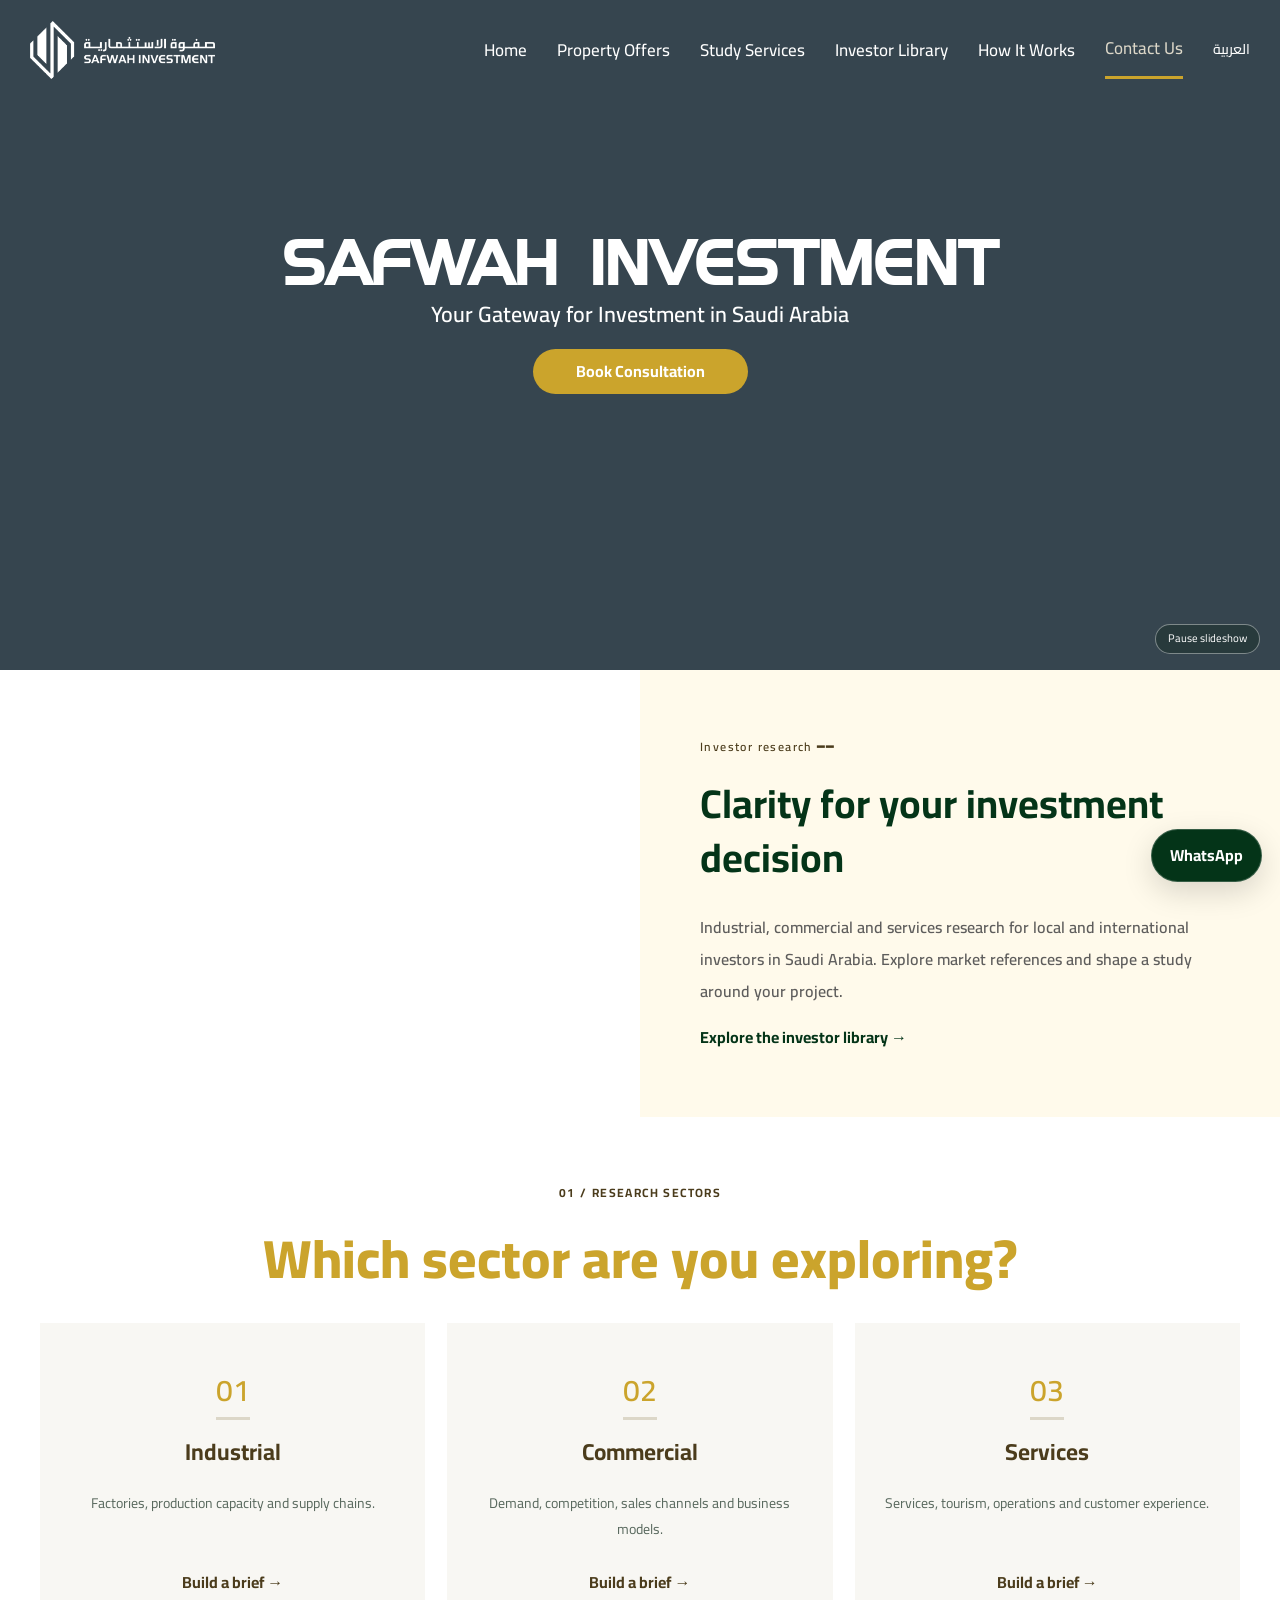
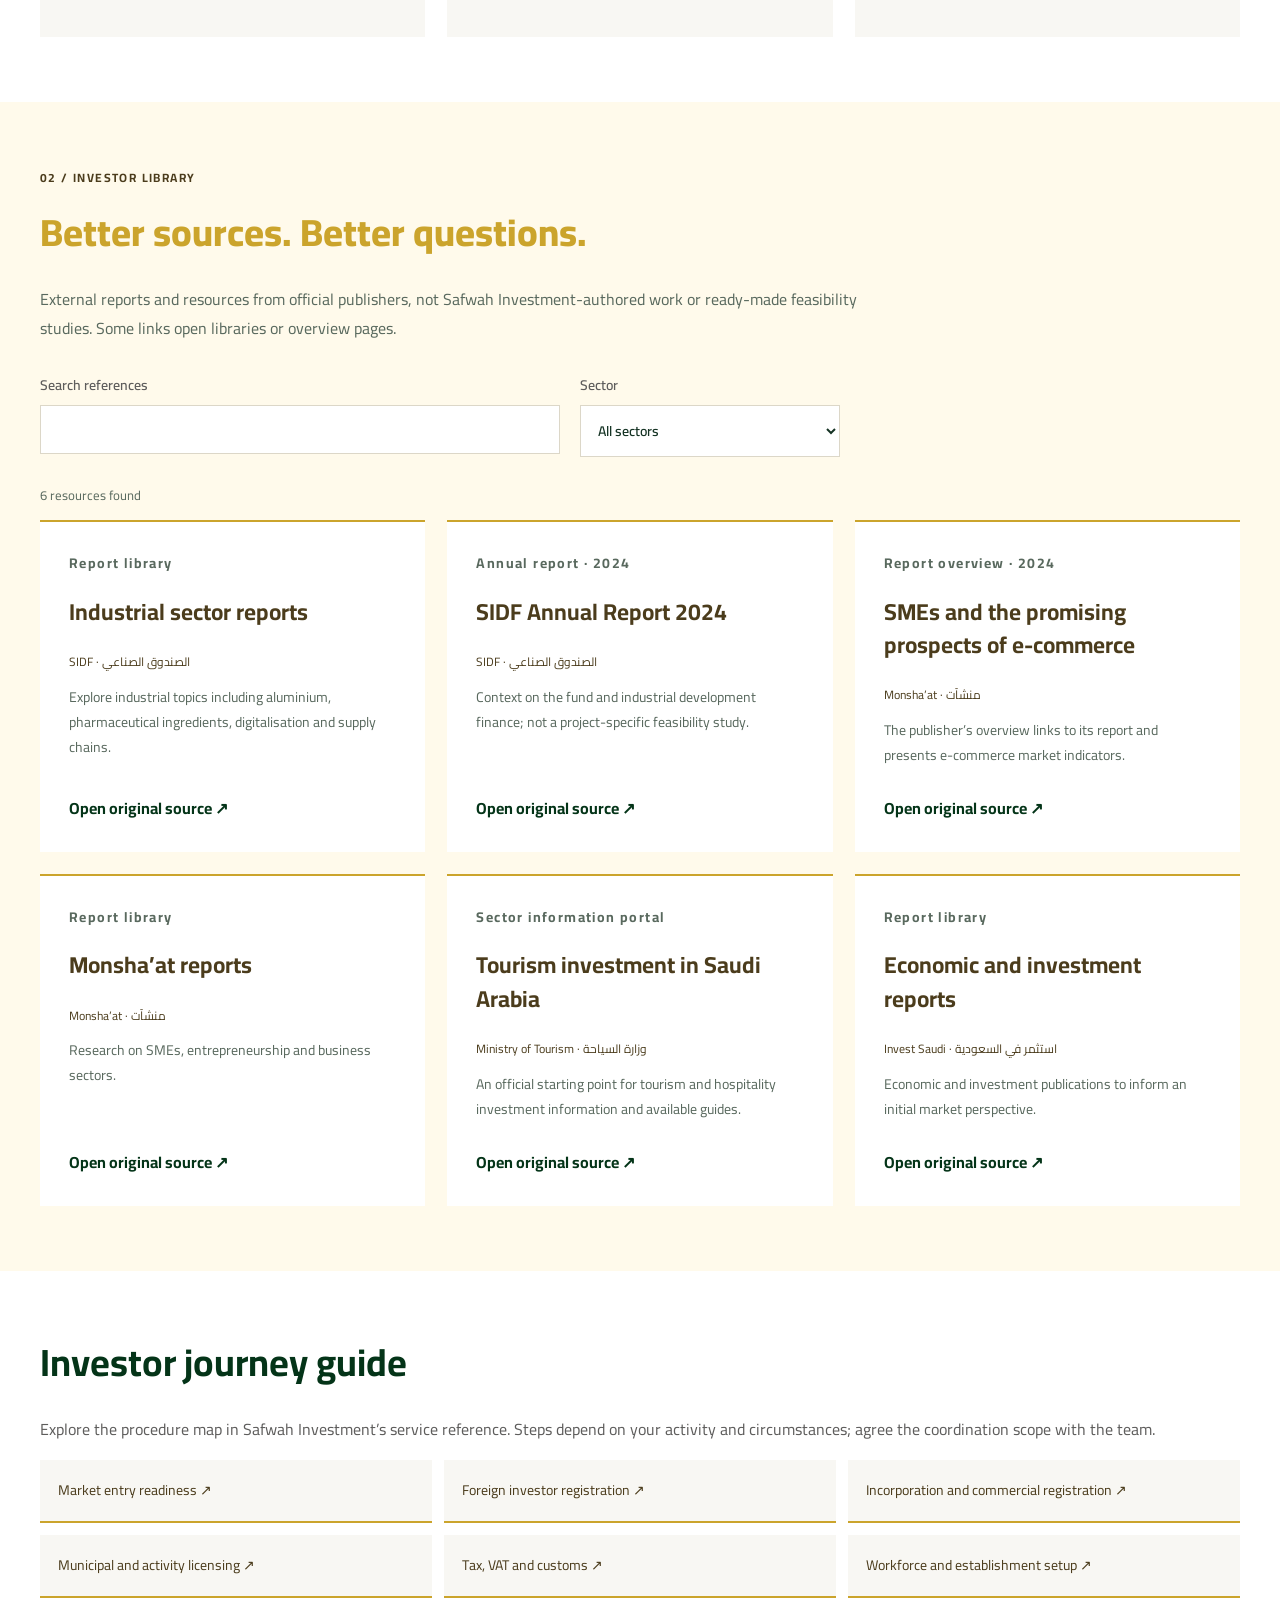
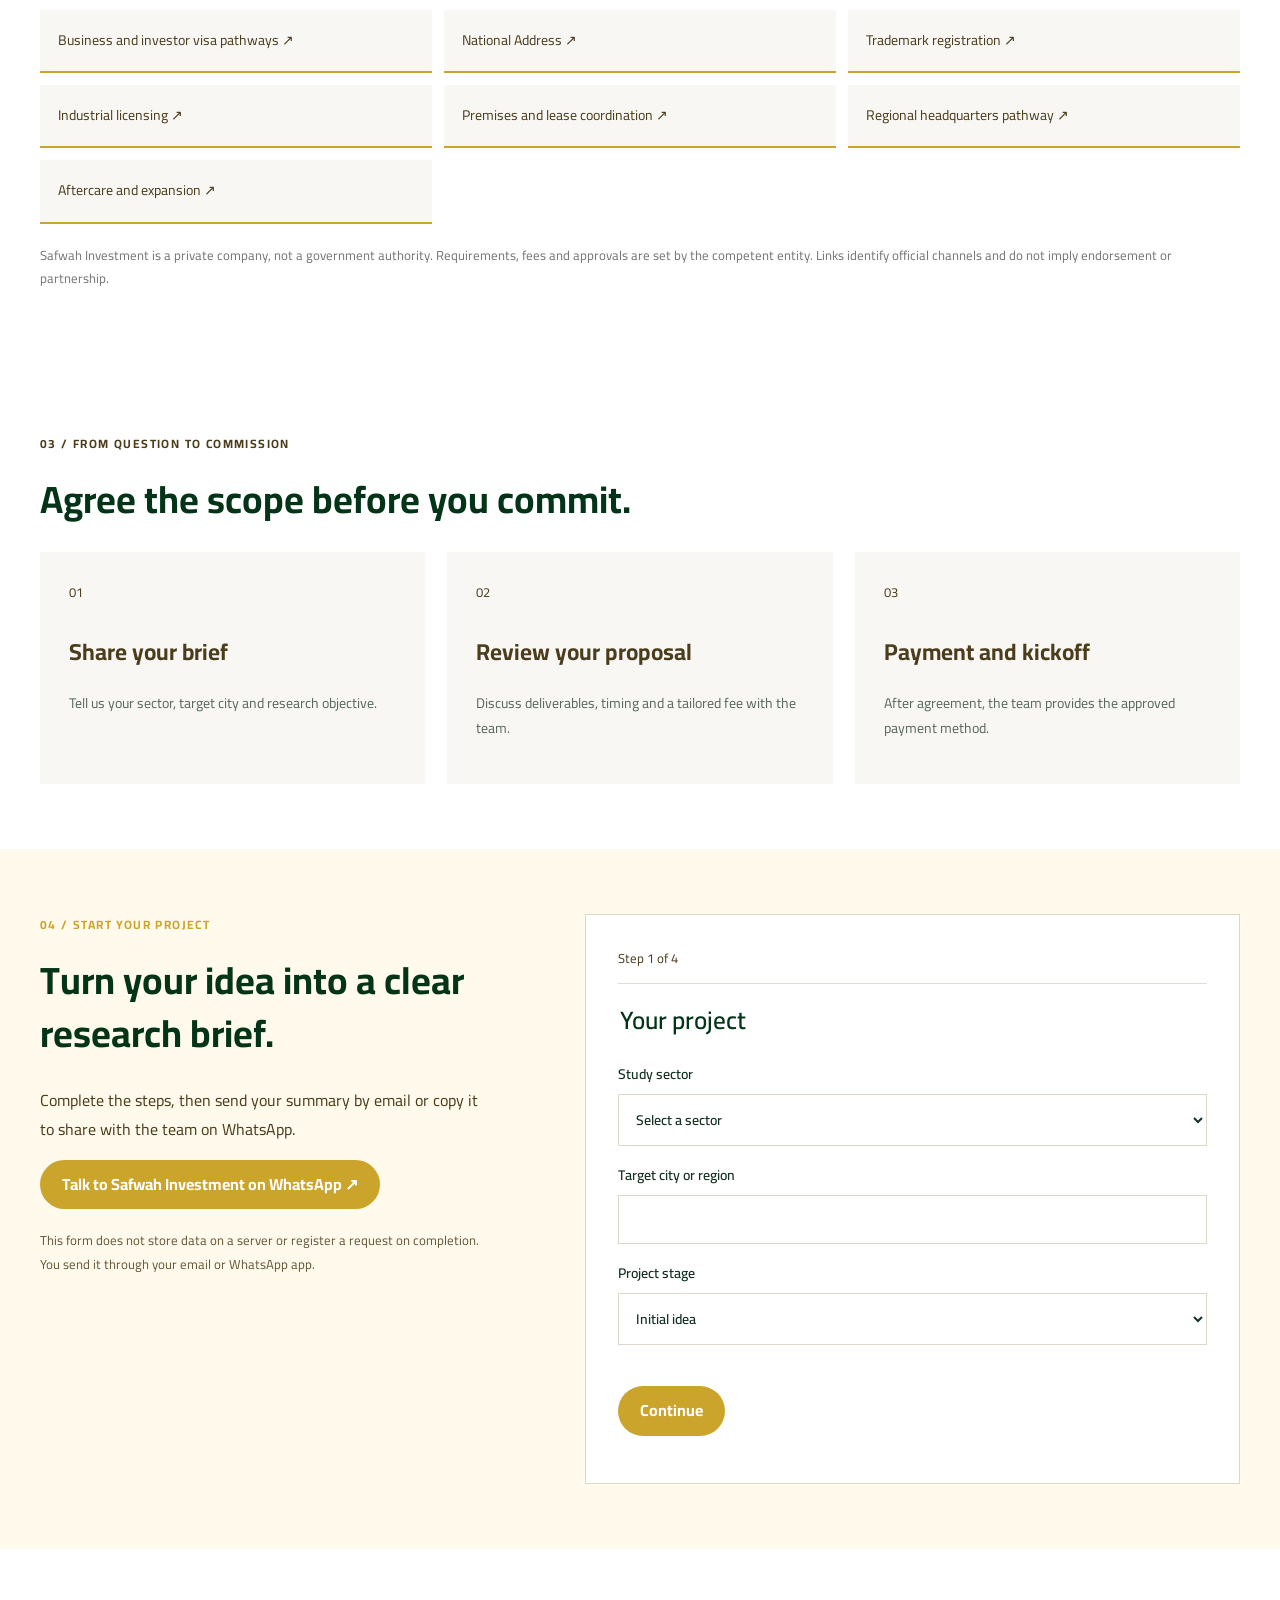
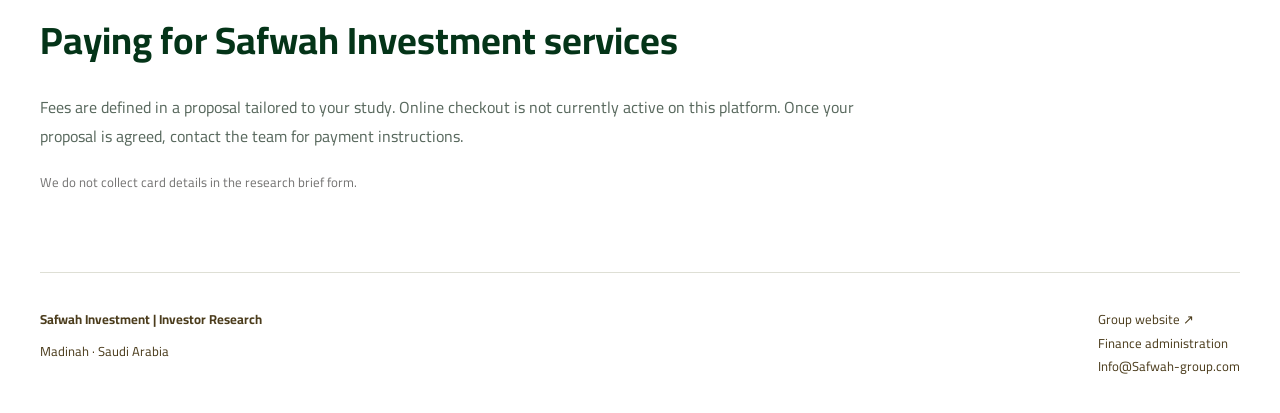
==== commit 980f0a0a: "Link responsive real estate opportunities page from Safwah main navigation" ====
--- a/index.html
+++ b/index.html
@@ -1 +1 @@
-<!doctype html><html lang="en" dir="ltr"><head><meta charset="utf-8"><meta name="viewport" content="width=device-width,initial-scale=1"><title>Safwah Investment | Investor Research</title><meta name="description" content="Explore Saudi investment research and request a tailored industrial, commercial or services study from Safwah Investment."><meta name="theme-color" content="#043418"><meta name="robots" content="index,follow"><meta name="referrer" content="strict-origin-when-cross-origin"><link rel="canonical" href="https://safwah-investment.github.io/safwah-studies/"><meta property="og:type" content="website"><meta property="og:title" content="Safwah Investment | Investor Research"><meta property="og:description" content="Industrial, commercial and services research for investors in Saudi Arabia."><meta property="og:url" content="https://safwah-investment.github.io/safwah-studies/"><link rel="stylesheet" href="styles.css?v=5"><script defer src="app.js?v=6"></script></head><body><a data-ar="انتقل للمحتوى" data-en="Skip to content" href="#main" class="skip">Skip to content</a><header><a href="https://safwah-group.com/" class="brand"><img src="finance/logo.png" alt="Safwah Investment — صفوة الاستثمارية" width="190" height="65"></a><button id="nav-toggle" type="button" aria-expanded="false" aria-controls="site-nav" data-ar="القائمة" data-en="Menu">Menu</button><nav id="site-nav" aria-label="Primary navigation"><a class="active" href="#main" data-ar="الرئيسية" data-en="Home">Home</a><a href="#sectors" data-ar="خدمات الدراسات" data-en="Study Services">Study Services</a><a href="#library" data-ar="مكتبة المستثمر" data-en="Investor Library">Investor Library</a><a href="#journey" data-ar="كيف نعمل" data-en="How It Works">How It Works</a><a href="#request" data-ar="تواصل معنا" data-en="Contact Us">Contact Us</a><button id="language">العربية</button></nav></header><main id="main"><section class="hero"><div class="hero-slides" aria-hidden="true"><div class="hero-slide" style="background-image:url(https://safwah-group.com/wp-content/uploads/2025/07/intercontinental-madinah-9047763518-2x1-1.avif);animation-delay:0s"></div><div class="hero-slide" style="background-image:url(https://safwah-group.com/wp-content/uploads/2025/07/abae90e8-faf1-4d5a-b658-89faa0d935ef.jpg);animation-delay:6s"></div><div class="hero-slide" style="background-image:url(https://safwah-group.com/wp-content/uploads/2025/07/b9676d6a-5588-47e4-a373-2c89b8c02d3c.jpg);animation-delay:12s"></div><div class="hero-slide" style="background-image:url(https://safwah-group.com/wp-content/uploads/2025/07/Riyadh_Skyline.jpg);animation-delay:18s"></div><div class="hero-slide" style="background-image:url(https://safwah-group.com/wp-content/uploads/2025/08/Riyadh_Skyline.jpg);animation-delay:24s"></div><div class="hero-slide" style="background-image:url(https://safwah-group.com/wp-content/uploads/2025/07/oxagon1.jpg);animation-delay:30s"></div></div><div class="hero-shade"></div><div class="hero-copy"><h1 data-ar="صفوة الاستثمارية" data-en="SAFWAH INVESTMENT">SAFWAH INVESTMENT</h1><p class="hero-tagline" data-ar="بوابتك للاستثمار في المملكة العربية السعودية" data-en="Your Gateway for Investment in Saudi Arabia">Your Gateway for Investment in Saudi Arabia</p><a class="button gold" href="#request" data-ar="اطلب استشارتك" data-en="Book Consultation">Book Consultation</a></div><button id="motion-toggle" class="motion-toggle" type="button" aria-pressed="false" data-ar="إيقاف حركة الصور" data-en="Pause slideshow">Pause slideshow</button></section><section class="brand-intro"><div class="brand-intro-photo" role="img" aria-label="Saudi Arabia"></div><div class="brand-intro-copy"><p class="eyebrow" data-ar="دراسات المستثمر ━━" data-en="Investor research ━━">Investor research ━━</p><h2 data-ar="رؤية أوضح لقرارك الاستثماري" data-en="Clarity for your investment decision">Clarity for your investment decision</h2><p data-ar="دراسات صناعية وتجارية وخدمية للمستثمر المحلي والدولي. استكشف مراجع السوق، وحدد احتياجك، وناقش دراسة مصممة لمشروعك." data-en="Industrial, commercial and services research for local and international investors in Saudi Arabia. Explore market references and shape a study around your project.">Industrial, commercial and services research for local and international investors in Saudi Arabia. Explore market references and shape a study around your project.</p><a class="text-link" href="#library" data-ar="استكشف مكتبة المستثمر ←" data-en="Explore the investor library →">Explore the investor library →</a></div></section><section id="sectors" class="section wrap"><p data-ar="01 / مجالات الدراسات" data-en="01 / RESEARCH SECTORS" class="eyebrow">01 / RESEARCH SECTORS</p><h2 data-ar="ما القطاع الذي تستكشفه؟" data-en="Which sector are you exploring?" >Which sector are you exploring?</h2><div class="grid three"><article class="card"><span class="number">01</span><h3 data-ar="صناعي" data-en="Industrial" >Industrial</h3><p data-ar="المصانع والطاقة الإنتاجية وسلاسل الإمداد." data-en="Factories, production capacity and supply chains." >Factories, production capacity and supply chains.</p><button data-ar="اطلب دراسة ←" data-en="Build a brief →" class="text-link sector-pick" data-sector="industrial">Build a brief →</button></article><article class="card"><span class="number">02</span><h3 data-ar="تجاري" data-en="Commercial" >Commercial</h3><p data-ar="الطلب والمنافسة وقنوات البيع ونموذج الأعمال." data-en="Demand, competition, sales channels and business models." >Demand, competition, sales channels and business models.</p><button data-ar="اطلب دراسة ←" data-en="Build a brief →" class="text-link sector-pick" data-sector="commercial">Build a brief →</button></article><article class="card"><span class="number">03</span><h3 data-ar="خدمي" data-en="Services" >Services</h3><p data-ar="الخدمات والسياحة والتشغيل وتجربة المستفيد." data-en="Services, tourism, operations and customer experience." >Services, tourism, operations and customer experience.</p><button data-ar="اطلب دراسة ←" data-en="Build a brief →" class="text-link sector-pick" data-sector="services">Build a brief →</button></article></div></section><section id="library" class="library section"><div class="wrap"><p data-ar="02 / مكتبة المستثمر" data-en="02 / INVESTOR LIBRARY" class="eyebrow">02 / INVESTOR LIBRARY</p><h2 data-ar="مراجع تساعدك على طرح الأسئلة الصحيحة." data-en="Better sources. Better questions." >Better sources. Better questions.</h2><p data-ar="تقارير ومصادر خارجية من جهات رسمية، وليست أعمالًا من إعداد صفوة الاستثمارية أو دراسات جدوى جاهزة. بعض الروابط تقود إلى مكتبات أو صفحات تعريفية." data-en="External reports and resources from official publishers, not Safwah Investment-authored work or ready-made feasibility studies. Some links open libraries or overview pages." class="intro">External reports and resources from official publishers, not Safwah Investment-authored work or ready-made feasibility studies. Some links open libraries or overview pages.</p><div class="search-row"><label><span data-ar="ابحث في المراجع" data-en="Search references" >Search references</span><input id="search" type="search" maxlength="150"></label><label><span data-ar="المجال" data-en="Sector" >Sector</span><select id="filter"><option value="all" data-ar="جميع المجالات" data-en="All sectors">All sectors</option><option data-ar="صناعي" data-en="Industrial" value="industrial">Industrial</option><option data-ar="تجاري" data-en="Commercial" value="commercial">Commercial</option><option data-ar="خدمي" data-en="Services" value="services">Services</option></select></label></div><p id="result-count" role="status"></p><div id="references" class="grid three"></div><p id="no-results" hidden><span data-ar="لا توجد نتائج. جرّب كلمة أخرى أو غيّر المجال." data-en="No matches. Try another search or sector." >No matches. Try another search or sector.</span></p></div></section><section class="section wrap" id="investor-guide"><h2 data-ar="دليل رحلة المستثمر" data-en="Investor journey guide" >Investor journey guide</h2><p data-ar="استفد من خريطة الإجراءات الواردة في مرجع خدمات صفوة الاستثمارية. تختلف الخطوات حسب نشاطك ووضعك؛ ناقش مع الفريق نطاق التنسيق المناسب." data-en="Explore the procedure map in Safwah Investment’s service reference. Steps depend on your activity and circumstances; agree the coordination scope with the team." >Explore the procedure map in Safwah Investment’s service reference. Steps depend on your activity and circumstances; agree the coordination scope with the team.</p><div class="guide-grid"><a data-ar="جاهزية دخول السوق ↗" data-en="Market entry readiness ↗" href="https://almohammdin.github.io/safwah/services.html" target="_blank" rel="noopener noreferrer">Market entry readiness ↗</a><a data-ar="تسجيل المستثمر الأجنبي ↗" data-en="Foreign investor registration ↗" href="https://misa.gov.sa/" target="_blank" rel="noopener noreferrer">Foreign investor registration ↗</a><a data-ar="تأسيس الشركة والسجل التجاري ↗" data-en="Incorporation and commercial registration ↗" href="https://business.sa/" target="_blank" rel="noopener noreferrer">Incorporation and commercial registration ↗</a><a data-ar="التراخيص البلدية والأنشطة ↗" data-en="Municipal and activity licensing ↗" href="https://balady.gov.sa/" target="_blank" rel="noopener noreferrer">Municipal and activity licensing ↗</a><a data-ar="الزكاة والضريبة والجمارك ↗" data-en="Tax, VAT and customs ↗" href="https://zatca.gov.sa/" target="_blank" rel="noopener noreferrer">Tax, VAT and customs ↗</a><a data-ar="المنشأة والموارد البشرية ↗" data-en="Workforce and establishment setup ↗" href="https://qiwa.sa/" target="_blank" rel="noopener noreferrer">Workforce and establishment setup ↗</a><a data-ar="مسارات التأشيرات ↗" data-en="Business and investor visa pathways ↗" href="https://ksavisa.sa/" target="_blank" rel="noopener noreferrer">Business and investor visa pathways ↗</a><a data-ar="العنوان الوطني ↗" data-en="National Address ↗" href="https://splonline.com.sa/" target="_blank" rel="noopener noreferrer">National Address ↗</a><a data-ar="العلامة التجارية ↗" data-en="Trademark registration ↗" href="https://saip.gov.sa/" target="_blank" rel="noopener noreferrer">Trademark registration ↗</a><a data-ar="الترخيص الصناعي ↗" data-en="Industrial licensing ↗" href="https://mim.gov.sa/" target="_blank" rel="noopener noreferrer">Industrial licensing ↗</a><a data-ar="مقر العمل والإيجار ↗" data-en="Premises and lease coordination ↗" href="https://ejar.sa/" target="_blank" rel="noopener noreferrer">Premises and lease coordination ↗</a><a data-ar="المقر الإقليمي ↗" data-en="Regional headquarters pathway ↗" href="https://misa.gov.sa/" target="_blank" rel="noopener noreferrer">Regional headquarters pathway ↗</a><a data-ar="الرعاية اللاحقة والتوسع ↗" data-en="Aftercare and expansion ↗" href="https://almohammdin.github.io/safwah/services.html" target="_blank" rel="noopener noreferrer">Aftercare and expansion ↗</a></div><p data-ar="صفوة الاستثمارية شركة خاصة وليست جهة حكومية. تحدد الجهات المختصة المتطلبات والرسوم والموافقات. الروابط للتعريف بالجهة المختصة، ولا تعني شراكة أو اعتمادًا." data-en="Safwah Investment is a private company, not a government authority. Requirements, fees and approvals are set by the competent entity. Links identify official channels and do not imply endorsement or partnership." class="small-note">Safwah Investment is a private company, not a government authority. Requirements, fees and approvals are set by the competent entity. Links identify official channels and do not imply endorsement or partnership.</p></section><section id="journey" class="section wrap"><p data-ar="03 / من السؤال إلى التنفيذ" data-en="03 / FROM QUESTION TO COMMISSION" class="eyebrow">03 / FROM QUESTION TO COMMISSION</p><h2 data-ar="نطاق متفق عليه، قبل أي التزام." data-en="Agree the scope before you commit." >Agree the scope before you commit.</h2><div class="grid three"><article class="card"><span class="number">01</span><h3 data-ar="شارك احتياجك" data-en="Share your brief" >Share your brief</h3><p data-ar="حدد القطاع والمدينة والهدف من الدراسة." data-en="Tell us your sector, target city and research objective." >Tell us your sector, target city and research objective.</p></article><article class="card"><span class="number">02</span><h3 data-ar="راجع عرض الدراسة" data-en="Review your proposal" >Review your proposal</h3><p data-ar="تُناقش المخرجات والمدة والسعر مع الفريق لكل مشروع." data-en="Discuss deliverables, timing and a tailored fee with the team." >Discuss deliverables, timing and a tailored fee with the team.</p></article><article class="card"><span class="number">03</span><h3 data-ar="الدفع وبدء العمل" data-en="Payment and kickoff" >Payment and kickoff</h3><p data-ar="بعد الاتفاق، يزوّدك الفريق بطريقة الدفع المعتمدة." data-en="After agreement, the team provides the approved payment method." >After agreement, the team provides the approved payment method.</p></article></div></section><section id="request" class="request section"><div class="wrap request-layout"><div><p data-ar="04 / ابدأ مشروعك" data-en="04 / START YOUR PROJECT" class="eyebrow">04 / START YOUR PROJECT</p><h2 data-ar="حوّل فكرتك إلى طلب دراسة واضح." data-en="Turn your idea into a clear research brief." >Turn your idea into a clear research brief.</h2><p data-ar="أكمل الخطوات، ثم أرسل الملخص بالبريد أو انسخه وشاركه مع الفريق عبر واتساب." data-en="Complete the steps, then send your summary by email or copy it to share with the team on WhatsApp." >Complete the steps, then send your summary by email or copy it to share with the team on WhatsApp.</p><a data-ar="تواصل مع صفوة الاستثمارية عبر واتساب ↗" data-en="Talk to Safwah Investment on WhatsApp ↗" href="https://wa.me/966505189070" target="_blank" rel="noopener noreferrer" class="button gold">Talk to Safwah Investment on WhatsApp ↗</a><p data-ar="لا تُحفظ بيانات النموذج على خادم، ولا يُنشأ طلب بمجرد تعبئته. الإرسال يتم من تطبيق البريد أو واتساب لديك." data-en="This form does not store data on a server or register a request on completion. You send it through your email or WhatsApp app." class="small-note">This form does not store data on a server or register a request on completion. You send it through your email or WhatsApp app.</p></div><form id="brief-form"><p id="progress" aria-live="polite"></p><fieldset data-step="0"><legend><span data-ar="عن مشروعك" data-en="Your project" >Your project</span></legend><label><span data-ar="المجال المطلوب" data-en="Study sector" >Study sector</span><select name="sector" id="study-sector" required><option value="" data-ar="اختر المجال" data-en="Select a sector">Select a sector</option><option data-ar="صناعي" data-en="Industrial" value="industrial">Industrial</option><option data-ar="تجاري" data-en="Commercial" value="commercial">Commercial</option><option data-ar="خدمي" data-en="Services" value="services">Services</option></select></label><label><span data-ar="المدينة أو المنطقة المستهدفة" data-en="Target city or region" >Target city or region</span><input name="city" required maxlength="120" autocomplete="off"></label><label><span data-ar="مرحلة المشروع" data-en="Project stage" >Project stage</span><select name="stage"><option value="idea" data-ar="فكرة أولية" data-en="Initial idea">Initial idea</option><option value="planning" data-ar="التخطيط والإعداد" data-en="Planning">Planning</option><option value="expansion" data-ar="توسع مشروع قائم" data-en="Existing business expansion">Existing business expansion</option></select></label></fieldset><fieldset data-step="1" hidden><legend><span data-ar="نطاق الدراسة" data-en="Research scope" >Research scope</span></legend><label><span data-ar="المطلوب من الدراسة والقرار الذي تريد دعمه" data-en="What should the study address? Which decision will it support?" >What should the study address? Which decision will it support?</span><textarea name="objective" required minlength="15" maxlength="1800" rows="5"></textarea></label><label><span data-ar="توقيت البدء المستهدف (اختياري)" data-en="Preferred start timing (optional)" >Preferred start timing (optional)</span><input name="timing" maxlength="100"></label><p data-ar="لا تُرفق هنا بيانات مالية أو مستندات سرية؛ اتفق مع الفريق على وسيلة مناسبة لمشاركتها." data-en="For confidential documents or financial records, agree a suitable sharing channel with the team." class="small-note">For confidential documents or financial records, agree a suitable sharing channel with the team.</p></fieldset><fieldset data-step="2" hidden><legend><span data-ar="بيانات التواصل" data-en="Contact details" >Contact details</span></legend><label><span data-ar="الاسم" data-en="Full name" >Full name</span><input name="name" type="text" required maxlength="160" autocomplete="name"></label><label><span data-ar="البريد الإلكتروني" data-en="Email" >Email</span><input name="email" type="email" required maxlength="160" autocomplete="email"></label><label><span data-ar="الشركة (اختياري)" data-en="Company (optional)" >Company (optional)</span><input name="company" type="text"  maxlength="160" autocomplete="organization"></label><label><span data-ar="بلد الإقامة" data-en="Country of residence" >Country of residence</span><input name="country" type="text" required maxlength="160" autocomplete="country-name"></label></fieldset><fieldset data-step="3" hidden><legend><span data-ar="راجع ملخص طلبك" data-en="Review your brief" >Review your brief</span></legend><pre id="summary"></pre><div class="actions"><button class="button" type="button" id="email"><span data-ar="افتح رسالة البريد" data-en="Open email draft" >Open email draft</span></button><button type="button" id="copy"><span data-ar="نسخ الملخص" data-en="Copy brief" >Copy brief</span></button><button type="button" id="download"><span data-ar="تنزيل الملخص" data-en="Download brief" >Download brief</span></button><button class="button gold" type="button" id="whatsapp"><span data-ar="إرسال عبر واتساب" data-en="Send via WhatsApp">Send via WhatsApp</span></button></div><p data-ar="لم يُرسل الطلب بعد. أكمل الإرسال في تطبيق البريد، أو انسخ الملخص وأرسله عبر واتساب." data-en="Your request has not been sent. Send the draft in your email app, or copy and share it through WhatsApp." class="small-note">Your request has not been sent. Send the draft in your email app, or copy and share it through WhatsApp.</p></fieldset><div class="actions wizard-controls"><button type="button" id="back"><span data-ar="السابق" data-en="Back" >Back</span></button><button class="button gold" type="button" id="next"><span data-ar="التالي" data-en="Continue" >Continue</span></button></div><p id="form-status" role="status"></p></form></div></section><section class="section wrap" id="payment"><h2 data-ar="الدفع مقابل خدمات صفوة الاستثمارية" data-en="Paying for Safwah Investment services" >Paying for Safwah Investment services</h2><p data-ar="تُحدد الرسوم حسب نطاق الدراسة في عرض سعر خاص بمشروعك. الدفع الإلكتروني غير مفعّل حاليًا على هذه المنصة. تواصل مع الفريق بعد اعتماد العرض للحصول على تعليمات الدفع." data-en="Fees are defined in a proposal tailored to your study. Online checkout is not currently active on this platform. Once your proposal is agreed, contact the team for payment instructions." class="intro">Fees are defined in a proposal tailored to your study. Online checkout is not currently active on this platform. Once your proposal is agreed, contact the team for payment instructions.</p><p data-ar="لن نطلب بيانات بطاقتك في نموذج الدراسة." data-en="We do not collect card details in the research brief form." class="small-note">We do not collect card details in the research brief form.</p></section></main><footer class="wrap"><div><strong data-ar="صفوة الاستثمارية | دراسات المستثمر" data-en="Safwah Investment | Investor Research" >Safwah Investment | Investor Research</strong><p data-ar="المدينة المنورة · المملكة العربية السعودية" data-en="Madinah · Saudi Arabia" >Madinah · Saudi Arabia</p></div><div><a data-ar="الموقع الرئيسي ↗" data-en="Group website ↗" href="https://safwah-group.com/" class="">Group website ↗</a><br><a href="finance/" data-ar="الإدارة المالية" data-en="Finance administration">Finance administration</a><br><a href="mailto:Info@Safwah-group.com">Info@Safwah-group.com</a></div></footer><noscript>Please enable JavaScript to use the library and study brief. Contact Info@Safwah-group.com for assistance.</noscript><a class="whatsapp-float" href="https://wa.me/966505189070" target="_blank" rel="noopener noreferrer" aria-label="WhatsApp Safwah Investment"><span data-ar="واتساب" data-en="WhatsApp">WhatsApp</span></a><button data-ar="اسأل صفوة الاستثمارية · AI" data-en="Ask Safwah Investment · AI" id="ai-open" class="button gold ai-launch" aria-controls="ai-panel" aria-expanded="false">Ask Safwah Investment · AI</button><aside id="ai-panel" hidden aria-labelledby="ai-title"><div class="ai-heading"><h2 data-ar="مساعد المستثمر AI" data-en="Investor AI assistant" id="ai-title">Investor AI assistant</h2><button data-ar="إغلاق" data-en="Close" id="ai-close" type="button">Close</button></div><p data-ar="لأسئلة دخول السوق والتراخيص والتأسيس والدراسات. لا تشارك بيانات الهوية أو البطاقات أو المستندات السرية." data-en="For market entry, licensing, incorporation and research questions. Do not share identity documents, card details or confidential records." class="small-note">For market entry, licensing, incorporation and research questions. Do not share identity documents, card details or confidential records.</p><p id="ai-status" role="status"></p><div id="ai-log" role="log" aria-live="polite"></div><form id="ai-form"><label><span data-ar="سؤالك" data-en="Your question" >Your question</span><textarea id="ai-question" rows="3" required maxlength="2000" disabled></textarea></label><button data-ar="إرسال" data-en="Send" id="ai-send" class="button gold" type="submit" disabled>Send</button></form><p data-ar="عند التفعيل، تُرسل رسائلك إلى مزود الذكاء الاصطناعي للرد والبحث. الإجابات الآلية معلومات عامة وليست موافقة رسمية أو استشارة قانونية أو ضريبية ملزمة." data-en="When activated, messages are sent to the AI provider for answering and research. AI responses are general information, not official approval or binding legal or tax advice." class="small-note">When activated, messages are sent to the AI provider for answering and research. AI responses are general information, not official approval or binding legal or tax advice.</p><a data-ar="تواصل مع فريق صفوة الاستثمارية ↗" data-en="Contact the Safwah Investment team ↗" href="https://wa.me/966505189070" target="_blank" rel="noopener noreferrer" class="text-link">Contact the Safwah Investment team ↗</a></aside><script src="ai-config.js"></script><script src="ai-chat.js?v=5" defer></script></body></html>
+<!doctype html><html lang="en" dir="ltr"><head><meta charset="utf-8"><meta name="viewport" content="width=device-width,initial-scale=1"><title>Safwah Investment | Investor Research</title><meta name="description" content="Explore Saudi investment research and request a tailored industrial, commercial or services study from Safwah Investment."><meta name="theme-color" content="#043418"><meta name="robots" content="index,follow"><meta name="referrer" content="strict-origin-when-cross-origin"><link rel="canonical" href="https://safwah-investment.github.io/safwah-studies/"><meta property="og:type" content="website"><meta property="og:title" content="Safwah Investment | Investor Research"><meta property="og:description" content="Industrial, commercial and services research for investors in Saudi Arabia."><meta property="og:url" content="https://safwah-investment.github.io/safwah-studies/"><link rel="stylesheet" href="styles.css?v=5"><script defer src="app.js?v=6"></script></head><body><a data-ar="انتقل للمحتوى" data-en="Skip to content" href="#main" class="skip">Skip to content</a><header><a href="https://safwah-group.com/" class="brand"><img src="finance/logo.png" alt="Safwah Investment — صفوة الاستثمارية" width="190" height="65"></a><button id="nav-toggle" type="button" aria-expanded="false" aria-controls="site-nav" data-ar="القائمة" data-en="Menu">Menu</button><nav id="site-nav" aria-label="Primary navigation"><a class="active" href="#main" data-ar="الرئيسية" data-en="Home">Home</a><a href="opportunities/" data-ar="فرص صفوة العقارية" data-en="Property Offers">Property Offers</a><a href="#sectors" data-ar="خدمات الدراسات" data-en="Study Services">Study Services</a><a href="#library" data-ar="مكتبة المستثمر" data-en="Investor Library">Investor Library</a><a href="#journey" data-ar="كيف نعمل" data-en="How It Works">How It Works</a><a href="#request" data-ar="تواصل معنا" data-en="Contact Us">Contact Us</a><button id="language">العربية</button></nav></header><main id="main"><section class="hero"><div class="hero-slides" aria-hidden="true"><div class="hero-slide" style="background-image:url(https://safwah-group.com/wp-content/uploads/2025/07/intercontinental-madinah-9047763518-2x1-1.avif);animation-delay:0s"></div><div class="hero-slide" style="background-image:url(https://safwah-group.com/wp-content/uploads/2025/07/abae90e8-faf1-4d5a-b658-89faa0d935ef.jpg);animation-delay:6s"></div><div class="hero-slide" style="background-image:url(https://safwah-group.com/wp-content/uploads/2025/07/b9676d6a-5588-47e4-a373-2c89b8c02d3c.jpg);animation-delay:12s"></div><div class="hero-slide" style="background-image:url(https://safwah-group.com/wp-content/uploads/2025/07/Riyadh_Skyline.jpg);animation-delay:18s"></div><div class="hero-slide" style="background-image:url(https://safwah-group.com/wp-content/uploads/2025/08/Riyadh_Skyline.jpg);animation-delay:24s"></div><div class="hero-slide" style="background-image:url(https://safwah-group.com/wp-content/uploads/2025/07/oxagon1.jpg);animation-delay:30s"></div></div><div class="hero-shade"></div><div class="hero-copy"><h1 data-ar="صفوة الاستثمارية" data-en="SAFWAH INVESTMENT">SAFWAH INVESTMENT</h1><p class="hero-tagline" data-ar="بوابتك للاستثمار في المملكة العربية السعودية" data-en="Your Gateway for Investment in Saudi Arabia">Your Gateway for Investment in Saudi Arabia</p><a class="button gold" href="#request" data-ar="اطلب استشارتك" data-en="Book Consultation">Book Consultation</a></div><button id="motion-toggle" class="motion-toggle" type="button" aria-pressed="false" data-ar="إيقاف حركة الصور" data-en="Pause slideshow">Pause slideshow</button></section><section class="brand-intro"><div class="brand-intro-photo" role="img" aria-label="Saudi Arabia"></div><div class="brand-intro-copy"><p class="eyebrow" data-ar="دراسات المستثمر ━━" data-en="Investor research ━━">Investor research ━━</p><h2 data-ar="رؤية أوضح لقرارك الاستثماري" data-en="Clarity for your investment decision">Clarity for your investment decision</h2><p data-ar="دراسات صناعية وتجارية وخدمية للمستثمر المحلي والدولي. استكشف مراجع السوق، وحدد احتياجك، وناقش دراسة مصممة لمشروعك." data-en="Industrial, commercial and services research for local and international investors in Saudi Arabia. Explore market references and shape a study around your project.">Industrial, commercial and services research for local and international investors in Saudi Arabia. Explore market references and shape a study around your project.</p><a class="text-link" href="#library" data-ar="استكشف مكتبة المستثمر ←" data-en="Explore the investor library →">Explore the investor library →</a></div></section><section id="sectors" class="section wrap"><p data-ar="01 / مجالات الدراسات" data-en="01 / RESEARCH SECTORS" class="eyebrow">01 / RESEARCH SECTORS</p><h2 data-ar="ما القطاع الذي تستكشفه؟" data-en="Which sector are you exploring?" >Which sector are you exploring?</h2><div class="grid three"><article class="card"><span class="number">01</span><h3 data-ar="صناعي" data-en="Industrial" >Industrial</h3><p data-ar="المصانع والطاقة الإنتاجية وسلاسل الإمداد." data-en="Factories, production capacity and supply chains." >Factories, production capacity and supply chains.</p><button data-ar="اطلب دراسة ←" data-en="Build a brief →" class="text-link sector-pick" data-sector="industrial">Build a brief →</button></article><article class="card"><span class="number">02</span><h3 data-ar="تجاري" data-en="Commercial" >Commercial</h3><p data-ar="الطلب والمنافسة وقنوات البيع ونموذج الأعمال." data-en="Demand, competition, sales channels and business models." >Demand, competition, sales channels and business models.</p><button data-ar="اطلب دراسة ←" data-en="Build a brief →" class="text-link sector-pick" data-sector="commercial">Build a brief →</button></article><article class="card"><span class="number">03</span><h3 data-ar="خدمي" data-en="Services" >Services</h3><p data-ar="الخدمات والسياحة والتشغيل وتجربة المستفيد." data-en="Services, tourism, operations and customer experience." >Services, tourism, operations and customer experience.</p><button data-ar="اطلب دراسة ←" data-en="Build a brief →" class="text-link sector-pick" data-sector="services">Build a brief →</button></article></div></section><section id="library" class="library section"><div class="wrap"><p data-ar="02 / مكتبة المستثمر" data-en="02 / INVESTOR LIBRARY" class="eyebrow">02 / INVESTOR LIBRARY</p><h2 data-ar="مراجع تساعدك على طرح الأسئلة الصحيحة." data-en="Better sources. Better questions." >Better sources. Better questions.</h2><p data-ar="تقارير ومصادر خارجية من جهات رسمية، وليست أعمالًا من إعداد صفوة الاستثمارية أو دراسات جدوى جاهزة. بعض الروابط تقود إلى مكتبات أو صفحات تعريفية." data-en="External reports and resources from official publishers, not Safwah Investment-authored work or ready-made feasibility studies. Some links open libraries or overview pages." class="intro">External reports and resources from official publishers, not Safwah Investment-authored work or ready-made feasibility studies. Some links open libraries or overview pages.</p><div class="search-row"><label><span data-ar="ابحث في المراجع" data-en="Search references" >Search references</span><input id="search" type="search" maxlength="150"></label><label><span data-ar="المجال" data-en="Sector" >Sector</span><select id="filter"><option value="all" data-ar="جميع المجالات" data-en="All sectors">All sectors</option><option data-ar="صناعي" data-en="Industrial" value="industrial">Industrial</option><option data-ar="تجاري" data-en="Commercial" value="commercial">Commercial</option><option data-ar="خدمي" data-en="Services" value="services">Services</option></select></label></div><p id="result-count" role="status"></p><div id="references" class="grid three"></div><p id="no-results" hidden><span data-ar="لا توجد نتائج. جرّب كلمة أخرى أو غيّر المجال." data-en="No matches. Try another search or sector." >No matches. Try another search or sector.</span></p></div></section><section class="section wrap" id="investor-guide"><h2 data-ar="دليل رحلة المستثمر" data-en="Investor journey guide" >Investor journey guide</h2><p data-ar="استفد من خريطة الإجراءات الواردة في مرجع خدمات صفوة الاستثمارية. تختلف الخطوات حسب نشاطك ووضعك؛ ناقش مع الفريق نطاق التنسيق المناسب." data-en="Explore the procedure map in Safwah Investment’s service reference. Steps depend on your activity and circumstances; agree the coordination scope with the team." >Explore the procedure map in Safwah Investment’s service reference. Steps depend on your activity and circumstances; agree the coordination scope with the team.</p><div class="guide-grid"><a data-ar="جاهزية دخول السوق ↗" data-en="Market entry readiness ↗" href="https://almohammdin.github.io/safwah/services.html" target="_blank" rel="noopener noreferrer">Market entry readiness ↗</a><a data-ar="تسجيل المستثمر الأجنبي ↗" data-en="Foreign investor registration ↗" href="https://misa.gov.sa/" target="_blank" rel="noopener noreferrer">Foreign investor registration ↗</a><a data-ar="تأسيس الشركة والسجل التجاري ↗" data-en="Incorporation and commercial registration ↗" href="https://business.sa/" target="_blank" rel="noopener noreferrer">Incorporation and commercial registration ↗</a><a data-ar="التراخيص البلدية والأنشطة ↗" data-en="Municipal and activity licensing ↗" href="https://balady.gov.sa/" target="_blank" rel="noopener noreferrer">Municipal and activity licensing ↗</a><a data-ar="الزكاة والضريبة والجمارك ↗" data-en="Tax, VAT and customs ↗" href="https://zatca.gov.sa/" target="_blank" rel="noopener noreferrer">Tax, VAT and customs ↗</a><a data-ar="المنشأة والموارد البشرية ↗" data-en="Workforce and establishment setup ↗" href="https://qiwa.sa/" target="_blank" rel="noopener noreferrer">Workforce and establishment setup ↗</a><a data-ar="مسارات التأشيرات ↗" data-en="Business and investor visa pathways ↗" href="https://ksavisa.sa/" target="_blank" rel="noopener noreferrer">Business and investor visa pathways ↗</a><a data-ar="العنوان الوطني ↗" data-en="National Address ↗" href="https://splonline.com.sa/" target="_blank" rel="noopener noreferrer">National Address ↗</a><a data-ar="العلامة التجارية ↗" data-en="Trademark registration ↗" href="https://saip.gov.sa/" target="_blank" rel="noopener noreferrer">Trademark registration ↗</a><a data-ar="الترخيص الصناعي ↗" data-en="Industrial licensing ↗" href="https://mim.gov.sa/" target="_blank" rel="noopener noreferrer">Industrial licensing ↗</a><a data-ar="مقر العمل والإيجار ↗" data-en="Premises and lease coordination ↗" href="https://ejar.sa/" target="_blank" rel="noopener noreferrer">Premises and lease coordination ↗</a><a data-ar="المقر الإقليمي ↗" data-en="Regional headquarters pathway ↗" href="https://misa.gov.sa/" target="_blank" rel="noopener noreferrer">Regional headquarters pathway ↗</a><a data-ar="الرعاية اللاحقة والتوسع ↗" data-en="Aftercare and expansion ↗" href="https://almohammdin.github.io/safwah/services.html" target="_blank" rel="noopener noreferrer">Aftercare and expansion ↗</a></div><p data-ar="صفوة الاستثمارية شركة خاصة وليست جهة حكومية. تحدد الجهات المختصة المتطلبات والرسوم والموافقات. الروابط للتعريف بالجهة المختصة، ولا تعني شراكة أو اعتمادًا." data-en="Safwah Investment is a private company, not a government authority. Requirements, fees and approvals are set by the competent entity. Links identify official channels and do not imply endorsement or partnership." class="small-note">Safwah Investment is a private company, not a government authority. Requirements, fees and approvals are set by the competent entity. Links identify official channels and do not imply endorsement or partnership.</p></section><section id="journey" class="section wrap"><p data-ar="03 / من السؤال إلى التنفيذ" data-en="03 / FROM QUESTION TO COMMISSION" class="eyebrow">03 / FROM QUESTION TO COMMISSION</p><h2 data-ar="نطاق متفق عليه، قبل أي التزام." data-en="Agree the scope before you commit." >Agree the scope before you commit.</h2><div class="grid three"><article class="card"><span class="number">01</span><h3 data-ar="شارك احتياجك" data-en="Share your brief" >Share your brief</h3><p data-ar="حدد القطاع والمدينة والهدف من الدراسة." data-en="Tell us your sector, target city and research objective." >Tell us your sector, target city and research objective.</p></article><article class="card"><span class="number">02</span><h3 data-ar="راجع عرض الدراسة" data-en="Review your proposal" >Review your proposal</h3><p data-ar="تُناقش المخرجات والمدة والسعر مع الفريق لكل مشروع." data-en="Discuss deliverables, timing and a tailored fee with the team." >Discuss deliverables, timing and a tailored fee with the team.</p></article><article class="card"><span class="number">03</span><h3 data-ar="الدفع وبدء العمل" data-en="Payment and kickoff" >Payment and kickoff</h3><p data-ar="بعد الاتفاق، يزوّدك الفريق بطريقة الدفع المعتمدة." data-en="After agreement, the team provides the approved payment method." >After agreement, the team provides the approved payment method.</p></article></div></section><section id="request" class="request section"><div class="wrap request-layout"><div><p data-ar="04 / ابدأ مشروعك" data-en="04 / START YOUR PROJECT" class="eyebrow">04 / START YOUR PROJECT</p><h2 data-ar="حوّل فكرتك إلى طلب دراسة واضح." data-en="Turn your idea into a clear research brief." >Turn your idea into a clear research brief.</h2><p data-ar="أكمل الخطوات، ثم أرسل الملخص بالبريد أو انسخه وشاركه مع الفريق عبر واتساب." data-en="Complete the steps, then send your summary by email or copy it to share with the team on WhatsApp." >Complete the steps, then send your summary by email or copy it to share with the team on WhatsApp.</p><a data-ar="تواصل مع صفوة الاستثمارية عبر واتساب ↗" data-en="Talk to Safwah Investment on WhatsApp ↗" href="https://wa.me/966505189070" target="_blank" rel="noopener noreferrer" class="button gold">Talk to Safwah Investment on WhatsApp ↗</a><p data-ar="لا تُحفظ بيانات النموذج على خادم، ولا يُنشأ طلب بمجرد تعبئته. الإرسال يتم من تطبيق البريد أو واتساب لديك." data-en="This form does not store data on a server or register a request on completion. You send it through your email or WhatsApp app." class="small-note">This form does not store data on a server or register a request on completion. You send it through your email or WhatsApp app.</p></div><form id="brief-form"><p id="progress" aria-live="polite"></p><fieldset data-step="0"><legend><span data-ar="عن مشروعك" data-en="Your project" >Your project</span></legend><label><span data-ar="المجال المطلوب" data-en="Study sector" >Study sector</span><select name="sector" id="study-sector" required><option value="" data-ar="اختر المجال" data-en="Select a sector">Select a sector</option><option data-ar="صناعي" data-en="Industrial" value="industrial">Industrial</option><option data-ar="تجاري" data-en="Commercial" value="commercial">Commercial</option><option data-ar="خدمي" data-en="Services" value="services">Services</option></select></label><label><span data-ar="المدينة أو المنطقة المستهدفة" data-en="Target city or region" >Target city or region</span><input name="city" required maxlength="120" autocomplete="off"></label><label><span data-ar="مرحلة المشروع" data-en="Project stage" >Project stage</span><select name="stage"><option value="idea" data-ar="فكرة أولية" data-en="Initial idea">Initial idea</option><option value="planning" data-ar="التخطيط والإعداد" data-en="Planning">Planning</option><option value="expansion" data-ar="توسع مشروع قائم" data-en="Existing business expansion">Existing business expansion</option></select></label></fieldset><fieldset data-step="1" hidden><legend><span data-ar="نطاق الدراسة" data-en="Research scope" >Research scope</span></legend><label><span data-ar="المطلوب من الدراسة والقرار الذي تريد دعمه" data-en="What should the study address? Which decision will it support?" >What should the study address? Which decision will it support?</span><textarea name="objective" required minlength="15" maxlength="1800" rows="5"></textarea></label><label><span data-ar="توقيت البدء المستهدف (اختياري)" data-en="Preferred start timing (optional)" >Preferred start timing (optional)</span><input name="timing" maxlength="100"></label><p data-ar="لا تُرفق هنا بيانات مالية أو مستندات سرية؛ اتفق مع الفريق على وسيلة مناسبة لمشاركتها." data-en="For confidential documents or financial records, agree a suitable sharing channel with the team." class="small-note">For confidential documents or financial records, agree a suitable sharing channel with the team.</p></fieldset><fieldset data-step="2" hidden><legend><span data-ar="بيانات التواصل" data-en="Contact details" >Contact details</span></legend><label><span data-ar="الاسم" data-en="Full name" >Full name</span><input name="name" type="text" required maxlength="160" autocomplete="name"></label><label><span data-ar="البريد الإلكتروني" data-en="Email" >Email</span><input name="email" type="email" required maxlength="160" autocomplete="email"></label><label><span data-ar="الشركة (اختياري)" data-en="Company (optional)" >Company (optional)</span><input name="company" type="text"  maxlength="160" autocomplete="organization"></label><label><span data-ar="بلد الإقامة" data-en="Country of residence" >Country of residence</span><input name="country" type="text" required maxlength="160" autocomplete="country-name"></label></fieldset><fieldset data-step="3" hidden><legend><span data-ar="راجع ملخص طلبك" data-en="Review your brief" >Review your brief</span></legend><pre id="summary"></pre><div class="actions"><button class="button" type="button" id="email"><span data-ar="افتح رسالة البريد" data-en="Open email draft" >Open email draft</span></button><button type="button" id="copy"><span data-ar="نسخ الملخص" data-en="Copy brief" >Copy brief</span></button><button type="button" id="download"><span data-ar="تنزيل الملخص" data-en="Download brief" >Download brief</span></button><button class="button gold" type="button" id="whatsapp"><span data-ar="إرسال عبر واتساب" data-en="Send via WhatsApp">Send via WhatsApp</span></button></div><p data-ar="لم يُرسل الطلب بعد. أكمل الإرسال في تطبيق البريد، أو انسخ الملخص وأرسله عبر واتساب." data-en="Your request has not been sent. Send the draft in your email app, or copy and share it through WhatsApp." class="small-note">Your request has not been sent. Send the draft in your email app, or copy and share it through WhatsApp.</p></fieldset><div class="actions wizard-controls"><button type="button" id="back"><span data-ar="السابق" data-en="Back" >Back</span></button><button class="button gold" type="button" id="next"><span data-ar="التالي" data-en="Continue" >Continue</span></button></div><p id="form-status" role="status"></p></form></div></section><section class="section wrap" id="payment"><h2 data-ar="الدفع مقابل خدمات صفوة الاستثمارية" data-en="Paying for Safwah Investment services" >Paying for Safwah Investment services</h2><p data-ar="تُحدد الرسوم حسب نطاق الدراسة في عرض سعر خاص بمشروعك. الدفع الإلكتروني غير مفعّل حاليًا على هذه المنصة. تواصل مع الفريق بعد اعتماد العرض للحصول على تعليمات الدفع." data-en="Fees are defined in a proposal tailored to your study. Online checkout is not currently active on this platform. Once your proposal is agreed, contact the team for payment instructions." class="intro">Fees are defined in a proposal tailored to your study. Online checkout is not currently active on this platform. Once your proposal is agreed, contact the team for payment instructions.</p><p data-ar="لن نطلب بيانات بطاقتك في نموذج الدراسة." data-en="We do not collect card details in the research brief form." class="small-note">We do not collect card details in the research brief form.</p></section></main><footer class="wrap"><div><strong data-ar="صفوة الاستثمارية | دراسات المستثمر" data-en="Safwah Investment | Investor Research" >Safwah Investment | Investor Research</strong><p data-ar="المدينة المنورة · المملكة العربية السعودية" data-en="Madinah · Saudi Arabia" >Madinah · Saudi Arabia</p></div><div><a data-ar="الموقع الرئيسي ↗" data-en="Group website ↗" href="https://safwah-group.com/" class="">Group website ↗</a><br><a href="finance/" data-ar="الإدارة المالية" data-en="Finance administration">Finance administration</a><br><a href="mailto:Info@Safwah-group.com">Info@Safwah-group.com</a></div></footer><noscript>Please enable JavaScript to use the library and study brief. Contact Info@Safwah-group.com for assistance.</noscript><a class="whatsapp-float" href="https://wa.me/966505189070" target="_blank" rel="noopener noreferrer" aria-label="WhatsApp Safwah Investment"><span data-ar="واتساب" data-en="WhatsApp">WhatsApp</span></a><button data-ar="اسأل صفوة الاستثمارية · AI" data-en="Ask Safwah Investment · AI" id="ai-open" class="button gold ai-launch" aria-controls="ai-panel" aria-expanded="false">Ask Safwah Investment · AI</button><aside id="ai-panel" hidden aria-labelledby="ai-title"><div class="ai-heading"><h2 data-ar="مساعد المستثمر AI" data-en="Investor AI assistant" id="ai-title">Investor AI assistant</h2><button data-ar="إغلاق" data-en="Close" id="ai-close" type="button">Close</button></div><p data-ar="لأسئلة دخول السوق والتراخيص والتأسيس والدراسات. لا تشارك بيانات الهوية أو البطاقات أو المستندات السرية." data-en="For market entry, licensing, incorporation and research questions. Do not share identity documents, card details or confidential records." class="small-note">For market entry, licensing, incorporation and research questions. Do not share identity documents, card details or confidential records.</p><p id="ai-status" role="status"></p><div id="ai-log" role="log" aria-live="polite"></div><form id="ai-form"><label><span data-ar="سؤالك" data-en="Your question" >Your question</span><textarea id="ai-question" rows="3" required maxlength="2000" disabled></textarea></label><button data-ar="إرسال" data-en="Send" id="ai-send" class="button gold" type="submit" disabled>Send</button></form><p data-ar="عند التفعيل، تُرسل رسائلك إلى مزود الذكاء الاصطناعي للرد والبحث. الإجابات الآلية معلومات عامة وليست موافقة رسمية أو استشارة قانونية أو ضريبية ملزمة." data-en="When activated, messages are sent to the AI provider for answering and research. AI responses are general information, not official approval or binding legal or tax advice." class="small-note">When activated, messages are sent to the AI provider for answering and research. AI responses are general information, not official approval or binding legal or tax advice.</p><a data-ar="تواصل مع فريق صفوة الاستثمارية ↗" data-en="Contact the Safwah Investment team ↗" href="https://wa.me/966505189070" target="_blank" rel="noopener noreferrer" class="text-link">Contact the Safwah Investment team ↗</a></aside><script src="ai-config.js"></script><script src="ai-chat.js?v=5" defer></script></body></html>
